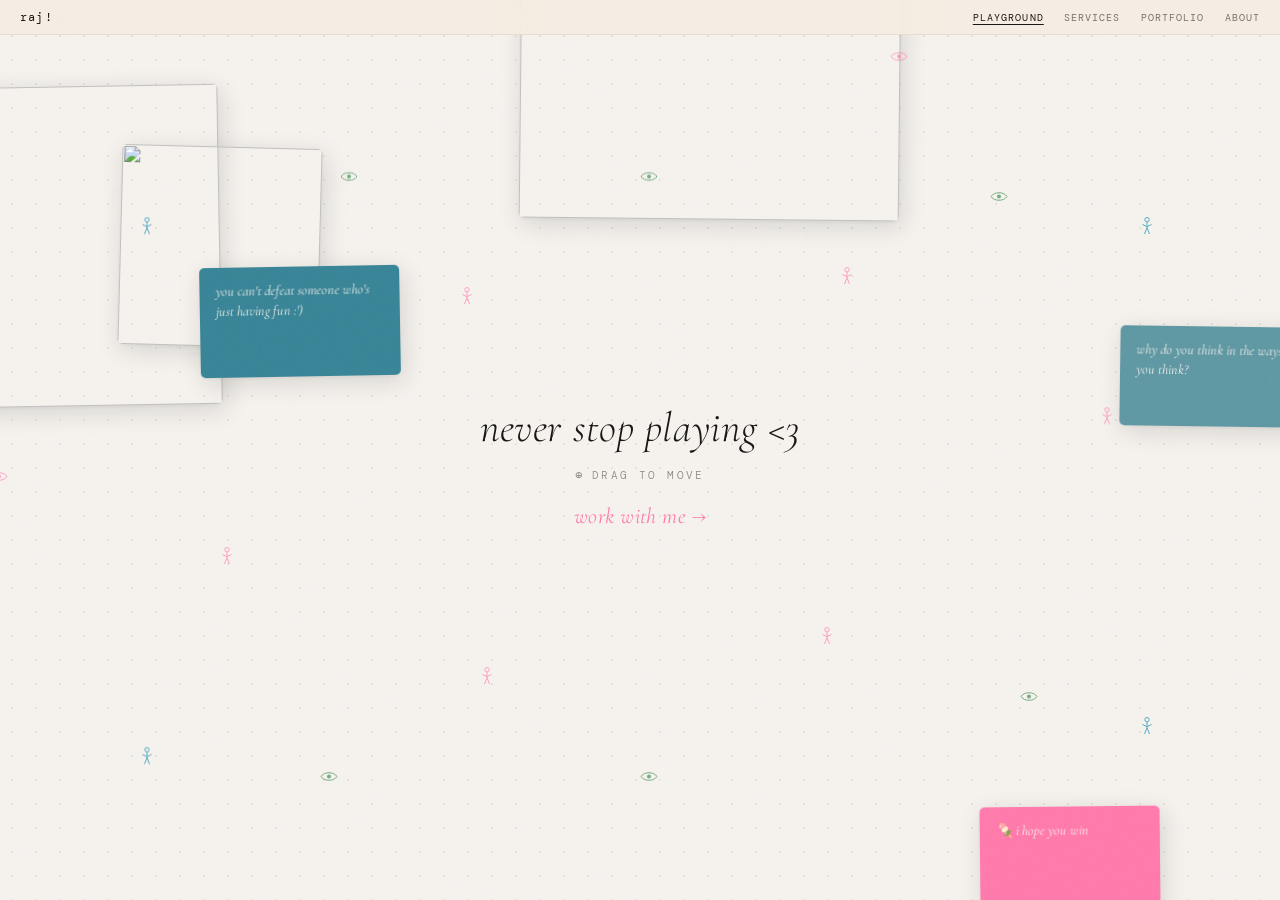
==== index.html @ 5db953a0 "homepage: stop intro video skipping on phone mobile had an 8s absolute fallback (vs 15s desktop) mea" ====
<!DOCTYPE html>
<html lang="en" data-theme="dark">
<head>
<meta charset="UTF-8">
<meta name="viewport" content="width=device-width, initial-scale=1.0, viewport-fit=cover, maximum-scale=1.0, user-scalable=no">
<meta name="theme-color" content="#f5f2ee">
<meta name="description" content="Raj Kashyap — content strategist, photographer, creator. Building things that feel real.">
<meta name="author" content="Raj Kashyap">
<meta property="og:type" content="website">
<meta property="og:url" content="https://rajkashyap.studio">
<meta property="og:title" content="Raj Kashyap — never stop playing">
<meta property="og:description" content="Content strategist, photographer, creator. Building things that feel real.">
<meta property="og:image" content="https://rajkashyap.studio/og.jpg">
<meta property="og:image:width" content="1200">
<meta property="og:image:height" content="630">
<meta name="twitter:card" content="summary_large_image">
<meta name="twitter:title" content="Raj Kashyap">
<meta name="twitter:image" content="https://rajkashyap.studio/og.jpg">
<link rel="icon" type="image/png" href="[data-uri]">
<link rel="apple-touch-icon" href="[data-uri]">
<link rel="canonical" href="https://rajkashyap.studio">
<script defer data-domain="rajkashyap.studio" src="https://plausible.io/js/script.js"></script>
<link rel="preload" as="image" href="https://vz-6f9a60bb-593.b-cdn.net/8033cbca-5209-4e8f-b446-89f668359e16/thumbnail.jpg">
<link rel="preconnect" href="https://iframe.mediadelivery.net">
<link rel="preconnect" href="https://vz-6f9a60bb-593.b-cdn.net">
<link rel="dns-prefetch" href="https://vz-6f9a60bb-593.b-cdn.net">
<script src="https://cdn.jsdelivr.net/npm/hls.js@1/dist/hls.min.js"></script>
<link rel="preconnect" href="https://fonts.googleapis.com">
<link rel="preconnect" href="https://fonts.gstatic.com" crossorigin>
<link href="https://fonts.googleapis.com/css2?family=Cormorant+Garamond:ital,wght@0,300;0,400;1,300;1,400;1,500&family=DM+Mono:wght@300;400;500&family=Playfair+Display:ital,wght@0,400;0,600;1,400&family=DM+Sans:wght@400;500;600&display=swap" rel="stylesheet">
<title>Raj Kashyap — never stop playing</title>
<link rel="stylesheet" href="styles.css">
</head>
<body>

<!-- ═══ SCREEN 0: VIDEO INTRO ═══ -->
<div id="vid-white"></div>
<div id="screen-video" class="screen" style="overflow:hidden;background:#0d0d0f;">
  <div id="video-wrap" style="position:absolute;inset:0;overflow:hidden;">
    <video id="vid-player" muted autoplay playsinline webkit-playsinline preload="auto" style="position:absolute;inset:0;width:100%;height:100%;object-fit:contain;border:none;"></video>
    <div style="position:absolute;inset:0;z-index:5;pointer-events:none;"></div>
    <div id="controls-cover"></div>
  </div>
  <div id="vid-text-overlay">
    <span id="vid-headline">never stop playing &lt;3</span>
  </div>
  <div id="vid-cover">
    <img id="vid-thumbnail" src="https://vz-6f9a60bb-593.b-cdn.net/8033cbca-5209-4e8f-b446-89f668359e16/thumbnail.jpg" alt="" draggable="false">
    <img id="raj-logo" src="[data-uri]" alt="RAJ" draggable="false">
  </div>
</div>

<nav id="pg-nav">
  <div class="pg-brand">raj!</div>
  <div class="pg-links">
    <a href="playground.html" class="active pg-home-link">Playground</a>
    <a href="hub.html" id="pg-hub-link"><span class="nav-full">Services</span><span class="nav-short">Services</span></a>
    <a href="portfolio.html" id="pg-port-link">Portfolio</a>
    <a href="about.html" id="pg-about-link">About</a>
  </div>
</nav>

<div id="theme-toggle" onclick="toggleTheme()" style="display:none;">
  <span class="tgl-icon" id="tgl-icon">&#9728;&#65039;</span>
  <span class="tgl-label" id="tgl-label">Light mode</span>
</div>

<script>
(function() {
  var logo = document.getElementById('raj-logo');
  var cover = document.getElementById('vid-cover');
  var hl = document.getElementById('vid-headline');
  var vidWhite = document.getElementById('vid-white');
  var video = document.getElementById('vid-player');
  if (!logo || !cover || !video) return;
  video.muted = true;

  var videoRevealed = false;
  var videoEnded = false;
  var transitionStarted = false;
  var videoDuration = 0;    // learned from timeupdate data
  var revealTime = 0;       // timestamp when video was revealed
  var endTimer = null;       // precise end timer based on real duration

  // Logo fades in and breathes while video preloads
  setTimeout(function() {
    logo.classList.add('in');
    logo.classList.add('waiting');
  }, 150);

  // Absolute fallback (last-resort safety only) — same on every device so the
  // intro plays through and transitions on its real 'ended' event, like desktop.
  // Phones buffer the HLS for a few seconds before playback, so a short mobile
  // timer used to cut the video off early.
  var absoluteFallback = setTimeout(function() {
    if (!videoEnded) { videoEnded = true; doEndTransition(); }
  }, 15000);

  // Schedule end based on real video duration + current playback position
  function scheduleEnd(currentTime, duration) {
    if (videoEnded || !videoRevealed) return;
    clearTimeout(endTimer);
    var remaining = (duration - currentTime) * 1000;
    if (remaining < 50) remaining = 50;
    endTimer = setTimeout(function() {
      if (!videoEnded) { videoEnded = true; doEndTransition(); }
    }, remaining);
  }

  // Reveal video: logo out -> cover dissolves -> headline in
  function revealVideo() {
    if (videoRevealed) return;
    videoRevealed = true;
    revealTime = Date.now();
    logo.classList.remove('waiting');
    logo.classList.remove('in');
    logo.classList.add('out');
    setTimeout(function() { cover.classList.add('fade'); }, 350);
    setTimeout(function() { if (hl) hl.classList.add('show'); }, 650);
    // If we already know the duration, schedule end now
    if (videoDuration > 0) {
      scheduleEnd(0, videoDuration);
    }
    // Safety net: if no duration data arrives within 1.5s of reveal,
    // use a conservative 4s play window (video is ~3.5s)
    setTimeout(function() {
      if (videoDuration === 0 && !videoEnded) {
        videoEnded = true;
        doEndTransition();
      }
    }, 4000);
  }

  // Retry playback on first user interaction (mobile autoplay policy)
  function onPlayFail() {
    function retry() {
      document.removeEventListener('touchstart', retry);
      document.removeEventListener('click', retry);
      video.play().catch(function() {});
    }
    document.addEventListener('touchstart', retry, { once: true });
    document.addEventListener('click', retry, { once: true });
  }

  // HLS setup — native <video> for reliable mobile autoplay
  var hlsSrc = 'https://vz-6f9a60bb-593.b-cdn.net/8033cbca-5209-4e8f-b446-89f668359e16/playlist.m3u8';

  function attachVideoEvents() {
    video.addEventListener('playing', function() {
      revealVideo();
    });
    video.addEventListener('timeupdate', function() {
      if (video.duration > 0) {
        videoDuration = video.duration;
        scheduleEnd(video.currentTime, video.duration);
      }
    });
    video.addEventListener('ended', function() {
      if (!videoEnded) {
        videoEnded = true;
        clearTimeout(absoluteFallback);
        clearTimeout(endTimer);
        doEndTransition();
      }
    });
  }

  attachVideoEvents();

  if (video.canPlayType('application/vnd.apple.mpegurl')) {
    // Safari: native HLS support
    video.src = hlsSrc;
    video.play().catch(onPlayFail);
  } else if (typeof Hls !== 'undefined' && Hls.isSupported()) {
    // Chrome, Firefox, etc: use HLS.js
    var hls = new Hls({ enableWorker: true, startLevel: -1 });
    hls.loadSource(hlsSrc);
    hls.attachMedia(video);
    hls.on(Hls.Events.MANIFEST_PARSED, function() {
      video.play().catch(onPlayFail);
    });
  } else {
    // No HLS support at all — skip to playground
    doEndTransition();
  }

  // Cross-dissolve to warm bg, then navigate to playground
  var textOverlay = document.getElementById('vid-text-overlay');
  function doEndTransition() {
    if (transitionStarted) return;
    transitionStarted = true;
    clearTimeout(absoluteFallback);
    clearTimeout(endTimer);
    // Warm bg washes in behind the headline
    if (vidWhite) { vidWhite.classList.add('flash'); }
    // Headline stays visible — shifts white->black, overlay bg clears
    if (textOverlay) textOverlay.classList.add('clear');
    if (hl) hl.classList.add('dark');
    // Navigate after color shift completes so view-transition morphs black->black
    setTimeout(function() {
      window.location.href = 'playground.html';
    }, 600);
  }
})();

/* Playground */
var WCX = 1800, WCY = 1400;
</script>
<script src="shared.js"></script>
</body>
</html>
---- styles.css ----
@view-transition { navigation: auto; }
::view-transition-old(root), ::view-transition-new(root) { animation-duration: 0.45s; }
::view-transition-old(nsp-headline), ::view-transition-new(nsp-headline) { animation-duration: 0.5s; animation-timing-function: cubic-bezier(0.4,0,0.2,1); }

/* ======================================================
   GLOBAL RESET + SCREEN SYSTEM
====================================================== */
*,*::before,*::after{box-sizing:border-box;margin:0;padding:0;}
html{background:#f5f2ee;}
body{margin:0;padding:0;overflow:hidden;width:100%;height:100vh;height:100dvh;}

:root{
  --bg-warm:#f5f2ee;--ink:#1a1814;--ink-muted:#8a8580;--ink-faint:#c8c3bc;
  --accent-r:#ff7bac;--accent-g:#3a8c52;--accent-b:#0d8aaf;
  --shadow:rgba(30,25,20,0.12);
}

/* Focus visible — keyboard nav ring */
:focus-visible{outline:2px solid var(--accent-b);outline-offset:3px;border-radius:3px;}
:focus:not(:focus-visible){outline:none;}

.screen{position:fixed;inset:0;}
.screen.hidden{opacity:0;visibility:hidden;pointer-events:none;z-index:-1!important;}
#crossfade{position:fixed;inset:0;z-index:99999;background:#0d0d0f;opacity:0;pointer-events:none;transition:opacity 0.45s ease;}
#crossfade.active{opacity:1;pointer-events:all;}
/* Light crossfade variant for warm->warm transitions */
#crossfade.light{background:var(--bg-warm);}

/* ======================================================
   SCREEN 0: VIDEO INTRO
====================================================== */
#screen-video{z-index:500;background:#0d0d0f;overflow:hidden;transition:opacity 1s cubic-bezier(0.4,0,0.2,1);height:100vh;height:100dvh;}
#screen-video.fading-out{opacity:0;}

#controls-cover{position:absolute;bottom:0;left:0;right:0;height:52px;z-index:6;background:linear-gradient(to top,rgba(0,0,0,0.7) 0%,transparent 100%);pointer-events:none;}
#vid-cover{position:fixed;inset:0;z-index:20;background:#0d0d0f;display:flex;align-items:center;justify-content:center;flex-direction:column;transition:opacity 1.2s cubic-bezier(0.4,0,0.2,1);}
#vid-cover.fade{opacity:0;pointer-events:none;}
#vid-thumbnail{position:absolute;inset:0;width:100%;height:100%;object-fit:cover;opacity:0;transition:opacity 0.6s ease;}
#vid-thumbnail.show{opacity:1;}
@keyframes logo-breathe{0%,100%{opacity:1;transform:scale(1);}50%{opacity:0.65;transform:scale(0.975);}}
#raj-logo{position:relative;z-index:2;width:min(160px,30vw);height:auto;opacity:0;transition:opacity 0.35s ease,transform 0.35s ease;}
#raj-logo.in{opacity:1;transform:scale(1);}
#raj-logo.waiting{animation:logo-breathe 2.6s cubic-bezier(0.45,0,0.55,1) infinite;}
#raj-logo.out{opacity:0;transform:scale(0.97);animation:none;}
#vid-text-overlay{position:fixed;inset:0;z-index:650;display:flex;flex-direction:column;align-items:center;justify-content:center;background:rgba(0,0,0,0.25);pointer-events:none;transition:background 0.6s cubic-bezier(0.4,0,0.2,1);}
#vid-text-overlay.clear{background:transparent;}
#vid-headline{font-family:'Cormorant Garamond',serif;font-style:italic;font-weight:300;font-size:clamp(28px,5vw,42px);color:#fff;letter-spacing:0.015em;text-shadow:0 2px 20px rgba(0,0,0,0.5);opacity:0;transform:translateY(6px);transition:opacity 0.5s cubic-bezier(0.4,0,0.2,1),transform 0.5s cubic-bezier(0.4,0,0.2,1),color 0.5s cubic-bezier(0.4,0,0.2,1),text-shadow 0.5s cubic-bezier(0.4,0,0.2,1);view-transition-name:nsp-headline;}
#vid-headline.show{opacity:1;transform:translateY(0);}
#vid-headline.out{opacity:0;transition:opacity 0.4s ease;}
#vid-headline.dark{color:var(--ink);text-shadow:none;}
#vid-white{position:fixed;inset:0;z-index:600;background:var(--bg-warm);opacity:0;pointer-events:none;transition:opacity 0.6s cubic-bezier(0.4,0,0.2,1);}
#vid-white.flash{opacity:1;}


/* ======================================================
   SCREEN 1: PLAYGROUND
====================================================== */
#screen-playground{z-index:100;background:var(--bg-warm);font-family:'DM Mono',monospace;cursor:crosshair;user-select:none;-webkit-user-select:none;-webkit-tap-highlight-color:transparent;}

#pg-nav{position:fixed;top:0;left:0;right:0;z-index:900;display:flex;align-items:center;justify-content:space-between;padding:9px 20px;pointer-events:none;background:rgba(245,242,238,0.92);backdrop-filter:blur(16px);-webkit-backdrop-filter:blur(16px);border-bottom:1px solid rgba(30,25,20,0.06);}
/* On CIAD page, nav adapts to dark/light theme */
[data-theme="dark"] #pg-nav{background:rgba(13,13,15,0.88);border-bottom-color:rgba(255,255,255,0.07);}
[data-theme="light"] #pg-nav{background:rgba(245,237,225,0.90);border-bottom-color:rgba(120,80,40,0.10);}
.pg-brand{font-family:'DM Mono',monospace;font-size:12px;font-weight:400;letter-spacing:0.1em;color:var(--ink);pointer-events:all;cursor:pointer;}
.pg-brand a{color:inherit;text-decoration:none;cursor:pointer;}
.pg-links{display:flex;gap:20px;pointer-events:all;}
.pg-links a{font-family:'DM Mono',monospace;font-size:10px;font-weight:400;letter-spacing:0.11em;text-transform:uppercase;color:var(--ink);text-decoration:none;opacity:0.58;transition:opacity 0.2s;cursor:pointer;white-space:nowrap;}
.nav-short{display:none;}
/* Mobile: compact nav */
@media(max-width:639px){
  #pg-nav{padding:5px 14px;}
  .pg-brand{font-size:11px !important;}
  .pg-links{gap:16px;}
  .pg-links a{font-size:10px !important;letter-spacing:0.07em;white-space:nowrap;}
  .nav-full{display:none;}
  .nav-short{display:inline;}
  .pg-headline{font-size:28px;}
}
.pg-links a:hover{opacity:1;}
.pg-links a.active{opacity:1;text-decoration:underline;text-underline-offset:3px;}

#pg-canvas{position:absolute;inset:0;overflow:hidden;cursor:grab;touch-action:none;background:var(--bg-warm);}
#pg-canvas::before{content:'';position:absolute;inset:0;z-index:0;background-image:radial-gradient(circle, rgba(180,175,168,0.25) 1px, transparent 1px);background-size:24px 24px;pointer-events:none;}
#pg-canvas.dragging{cursor:grabbing;}
#pg-world{position:absolute;top:0;left:0;width:3600px;height:2800px;will-change:transform;z-index:1;transform-origin:0 0;}
.pg-recenter{position:fixed;bottom:28px;right:28px;z-index:200;font-family:'DM Mono',monospace;font-size:11px;font-weight:400;letter-spacing:0.12em;text-transform:lowercase;color:var(--ink);background:rgba(245,242,238,0.85);backdrop-filter:blur(12px);-webkit-backdrop-filter:blur(12px);border:1px solid rgba(0,0,0,0.08);border-radius:20px;padding:8px 18px;cursor:pointer;transition:opacity 0.35s ease,transform 0.35s cubic-bezier(0.34,1.56,0.64,1),background 0.2s ease;box-shadow:0 2px 12px rgba(0,0,0,0.06);}
.pg-recenter:hover{background:rgba(245,242,238,1);transform:scale(1.04);}
.pg-recenter:active{transform:scale(0.97);}

/* macOS window drag — card lifts and shrinks under cursor */
.pg-card.dragging-macos{transition:transform 160ms cubic-bezier(0.23,1,0.32,1),box-shadow 160ms cubic-bezier(0.23,1,0.32,1)!important;animation-play-state:paused!important;z-index:120!important;cursor:grabbing!important;}
.pg-card.drop-settle{transition:box-shadow 300ms cubic-bezier(0.23,1,0.32,1)!important;}

.pg-center{position:absolute;text-align:center;z-index:90;pointer-events:none;transform:translate(-50%,-50%);}
.pg-headline{font-family:'Cormorant Garamond',serif;font-style:italic;font-weight:300;font-size:42px;line-height:1.2;color:var(--ink);letter-spacing:0.015em;white-space:nowrap;view-transition-name:nsp-headline;}
.pg-sub{display:flex;align-items:center;justify-content:center;gap:7px;margin-top:14px;font-family:'DM Mono',monospace;font-size:11px;font-weight:300;letter-spacing:0.22em;text-transform:uppercase;color:var(--ink-muted);}
.pg-sub::before{content:'\2295';font-size:12px;}

.pg-cta{
  display:inline-block;margin-top:20px;
  font-family:'Cormorant Garamond',serif;font-style:italic;font-size:22px;font-weight:400;
  letter-spacing:0.02em;color:var(--accent-r);text-decoration:none;
  pointer-events:all;cursor:pointer;
  opacity:0;animation:pgCtaIn 0.6s ease 1.2s forwards,pgBreathe 3s ease-in-out 2s infinite;
  transition:color 0.25s,transform 0.25s;
}
@media(hover:hover) and (pointer:fine){.pg-cta:hover{color:var(--ink);transform:scale(1.04);}}
.pg-cta:active{transform:scale(0.97);}
@keyframes pgCtaIn{from{opacity:0;transform:translateY(8px);}to{opacity:1;transform:translateY(0);}}
@keyframes pgBreathe{0%,100%{opacity:0.8;}50%{opacity:1;}}

.pg-card{position:absolute;border-radius:5px;overflow:hidden;cursor:grab;box-shadow:3px 6px 24px rgba(30,25,20,0.14),0 1px 4px rgba(30,25,20,0.05);transition:box-shadow 0.25s cubic-bezier(0.23,1,0.32,1),transform 0.25s cubic-bezier(0.23,1,0.32,1);cursor:pointer;}
@media(hover:hover) and (pointer:fine){.pg-card:hover{box-shadow:4px 10px 38px rgba(30,25,20,0.2);z-index:80!important;}}
.pg-card img{width:100%;height:100%;object-fit:cover;display:block;}
.pg-card-link::after{content:'->';position:absolute;top:10px;right:12px;font-family:'DM Mono',monospace;font-size:12px;color:rgba(255,255,255,0.4);opacity:0;transform:translateX(-4px);transition:opacity 0.2s cubic-bezier(0.23,1,0.32,1),transform 0.2s cubic-bezier(0.23,1,0.32,1);}
@media(hover:hover) and (pointer:fine){.pg-card-link:hover::after{opacity:1;transform:translateX(0);}}
.pg-video-card::after{display:none;}

.pg-text-card{position:absolute;border-radius:5px;overflow:hidden;box-shadow:3px 6px 24px rgba(30,25,20,0.14),0 1px 4px rgba(30,25,20,0.05);transition:box-shadow 0.25s ease,transform 0.25s ease;cursor:default;}
.pg-text-inner{width:100%;height:100%;padding:14px 16px;display:flex;flex-direction:column;justify-content:space-between;}
.pg-text-h{font-family:'Cormorant Garamond',serif;font-style:italic;font-size:14px;line-height:1.4;color:var(--ink);font-weight:400;}
.pg-text-tag{font-family:'DM Mono',monospace;font-size:9px;letter-spacing:0.16em;text-transform:uppercase;color:var(--ink-muted);font-weight:300;}

.pg-glyph{position:absolute;pointer-events:none;opacity:0.68;color:var(--accent-r);z-index:50;}
.pg-glyph.g{color:var(--accent-g);}
.pg-glyph.b{color:var(--accent-b);}
.pg-glyph.f{color:var(--ink-faint);}

@keyframes pgFadeIn{from{opacity:0;}to{opacity:1;}}
#pg-nav{opacity:0;pointer-events:none;visibility:hidden;transition:opacity 0.5s ease,visibility 0.5s ease;}
#pg-nav.nav-visible{opacity:1;pointer-events:all;visibility:visible;}
.pg-card,.pg-text-card{animation:pgFadeIn 0.5s ease both;}

/* Ambient float — 8 unique drift paths for playground cards */
@keyframes pgFloat0{0%{transform:rotate(var(--rot,0deg));}100%{transform:rotate(var(--rot,0deg)) translate(4px,-5px) rotate(0.3deg);}}
@keyframes pgFloat1{0%{transform:rotate(var(--rot,0deg));}100%{transform:rotate(var(--rot,0deg)) translate(-5px,-4px) rotate(-0.4deg);}}
@keyframes pgFloat2{0%{transform:rotate(var(--rot,0deg));}100%{transform:rotate(var(--rot,0deg)) translate(6px,4px) rotate(0.5deg);}}
@keyframes pgFloat3{0%{transform:rotate(var(--rot,0deg));}100%{transform:rotate(var(--rot,0deg)) translate(-4px,6px) rotate(-0.3deg);}}
@keyframes pgFloat4{0%{transform:rotate(var(--rot,0deg));}100%{transform:rotate(var(--rot,0deg)) translate(5px,-6px) rotate(0.4deg);}}
@keyframes pgFloat5{0%{transform:rotate(var(--rot,0deg));}100%{transform:rotate(var(--rot,0deg)) translate(-6px,-3px) rotate(-0.5deg);}}
@keyframes pgFloat6{0%{transform:rotate(var(--rot,0deg));}100%{transform:rotate(var(--rot,0deg)) translate(3px,5px) rotate(0.2deg);}}
@keyframes pgFloat7{0%{transform:rotate(var(--rot,0deg));}100%{transform:rotate(var(--rot,0deg)) translate(-3px,-6px) rotate(-0.2deg);}}

.pg-card.pgFloat0{animation:pgFadeIn 0.5s ease both,pgFloat0 4.2s ease-in-out 0.5s infinite alternate;}
.pg-card.pgFloat1{animation:pgFadeIn 0.5s ease both,pgFloat1 5.1s ease-in-out 1.0s infinite alternate;}
.pg-card.pgFloat2{animation:pgFadeIn 0.5s ease both,pgFloat2 4.7s ease-in-out 0.2s infinite alternate;}
.pg-card.pgFloat3{animation:pgFadeIn 0.5s ease both,pgFloat3 5.6s ease-in-out 1.5s infinite alternate;}
.pg-card.pgFloat4{animation:pgFadeIn 0.5s ease both,pgFloat4 4.4s ease-in-out 0.8s infinite alternate;}
.pg-card.pgFloat5{animation:pgFadeIn 0.5s ease both,pgFloat5 5.9s ease-in-out 0.3s infinite alternate;}
.pg-card.pgFloat6{animation:pgFadeIn 0.5s ease both,pgFloat6 4.1s ease-in-out 1.2s infinite alternate;}
.pg-card.pgFloat7{animation:pgFadeIn 0.5s ease both,pgFloat7 5.3s ease-in-out 0.7s infinite alternate;}

/* Reduced motion: disable ambient float, keep fade-in */
@media(prefers-reduced-motion:reduce){
.pg-card.pgFloat0,.pg-card.pgFloat1,.pg-card.pgFloat2,.pg-card.pgFloat3,
.pg-card.pgFloat4,.pg-card.pgFloat5,.pg-card.pgFloat6,.pg-card.pgFloat7{animation:pgFadeIn 0.5s ease both!important;}
.pg-card.drop-settle{transition:none!important;}
}

/* 3D card hover — preserve-3d so perspective tilt registers */
.pg-card{transform-style:preserve-3d;}

/* Hub option 3D tilt — preserve-3d on individual cards */
.hub-option{transform-style:preserve-3d;}

/* Spring entrance animation */
@keyframes springIn{
  0%{opacity:0;transform:translateY(20px) scale(0.95);}
  60%{transform:translateY(-4px) scale(1.01);}
  100%{opacity:1;transform:translateY(0) scale(1);}
}

/* Magnetic CTA base */
.pg-cta,.hub-cta-link{transition:color 0.25s,transform 0.3s cubic-bezier(0.34,1.56,0.64,1);}

/* ======================================================
   SCREEN 2: THE BASECAMP HUB
====================================================== */
#screen-hub{z-index:50;background:var(--bg-warm);display:flex;align-items:flex-start;justify-content:center;overflow-y:auto;overflow-x:hidden;-webkit-overflow-scrolling:touch;}
#screen-hub::after{content:'';position:absolute;inset:0;z-index:1;background-image:url("data:image/svg+xml,%3Csvg xmlns='http://www.w3.org/2000/svg' width='200' height='200'%3E%3Cfilter id='n'%3E%3CfeTurbulence type='fractalNoise' baseFrequency='0.85' numOctaves='4' stitchTiles='stitch'/%3E%3C/filter%3E%3Crect width='200' height='200' filter='url(%23n)' opacity='0.018'/%3E%3C/svg%3E");pointer-events:none;}

#hub-loader{position:absolute;inset:0;z-index:100;display:flex;align-items:center;justify-content:center;background:var(--bg-warm);transition:opacity 0.35s ease,visibility 0.35s ease;}
#hub-loader.done{opacity:0;visibility:hidden;pointer-events:none;}
#hub-logo{width:min(260px,55vw);height:auto;opacity:0;transform:scale(0.96);animation:hubLogoIn 0.45s cubic-bezier(0.16,1,0.3,1) 0.15s forwards;}
@keyframes hubLogoIn{to{opacity:1;transform:scale(1);}}

#hub-back{display:none;}
#back-home{display:none !important;}

#hub-content{
  position:relative;z-index:10;
  display:flex;flex-direction:column;align-items:center;
  text-align:center;
  max-width:560px;padding:80px 28px 80px;
  opacity:0;transition:opacity 0.5s ease;
  width:100%;
}
#hub-content.visible{opacity:1;}

.hub-eyebrow{font-family:'DM Mono',monospace;font-size:11px;letter-spacing:0.18em;text-transform:uppercase;color:var(--ink-muted);margin-bottom:20px;opacity:0.72;}
.hub-title{font-family:'Cormorant Garamond',serif;font-style:italic;font-weight:300;font-size:clamp(28px,5vw,42px);line-height:1.15;color:var(--ink);margin-bottom:14px;letter-spacing:-0.01em;}
.hub-sub{font-family:'DM Mono',monospace;font-size:12px;color:var(--ink-muted);letter-spacing:0.06em;margin-bottom:44px;line-height:1.7;}

.hub-options{display:flex;flex-direction:column;gap:14px;width:100%;max-width:420px;}
.hub-option{
  display:flex;flex-direction:column;align-items:flex-start;
  padding:24px 28px;border-radius:10px;
  border:1px solid rgba(30,25,20,0.08);
  background:rgba(255,255,255,0.48);
  backdrop-filter:blur(4px);-webkit-backdrop-filter:blur(4px);
  cursor:pointer;text-decoration:none;text-align:left;
  transition:border-color 0.22s cubic-bezier(0.23,1,0.32,1),
             background 0.22s cubic-bezier(0.23,1,0.32,1),
             transform 0.22s cubic-bezier(0.23,1,0.32,1),
             box-shadow 0.22s cubic-bezier(0.23,1,0.32,1);
}
@media(hover:hover) and (pointer:fine){
  .hub-option:hover{
    border-color:rgba(30,25,20,0.16);
    background:rgba(255,255,255,0.78);
    box-shadow:0 6px 28px rgba(30,25,20,0.09),0 1px 4px rgba(30,25,20,0.04);
    transform:translateY(-3px);
  }
}
.hub-option:active{transform:scale(0.97) !important;}
.hub-opt-title{font-family:'Cormorant Garamond',serif;font-style:italic;font-size:20px;color:var(--ink);margin-bottom:8px;line-height:1.2;letter-spacing:-0.01em;}
.hub-opt-desc{font-family:'DM Mono',monospace;font-size:11px;letter-spacing:0.03em;color:var(--ink-muted);line-height:1.75;}
.hub-opt-btn{
  display:inline-flex;align-items:center;gap:6px;margin-top:16px;
  font-family:'DM Mono',monospace;font-size:11px;letter-spacing:0.09em;text-transform:lowercase;
  color:var(--accent-r);background:none;border:none;cursor:pointer;padding:0;
  transition:gap 0.22s cubic-bezier(0.23,1,0.32,1);
}
.hub-option:hover .hub-opt-btn{gap:10px;}

/* Hub primary option */
.hub-option-primary{
  border-color:rgba(255,123,172,0.20) !important;
  background:rgba(255,123,172,0.04) !important;
  position:relative;
}
@media(hover:hover) and (pointer:fine){
  .hub-option-primary:hover{
    border-color:rgba(255,123,172,0.35) !important;
    background:rgba(255,123,172,0.07) !important;
    box-shadow:0 6px 28px rgba(255,123,172,0.10),0 1px 4px rgba(255,123,172,0.06) !important;
  }
}
.hub-opt-tag{
  display:inline-block;
  font-family:'DM Mono',monospace;
  font-size:10px;letter-spacing:0.16em;text-transform:uppercase;
  color:var(--accent-r);
  background:rgba(255,123,172,0.10);
  border:1px solid rgba(255,123,172,0.18);
  border-radius:20px;padding:2px 9px;
  margin-bottom:12px;
}

/* Hub social proof strip */
.hub-proof-strip{
  display:flex;align-items:stretch;justify-content:center;
  gap:0;margin-bottom:36px;width:100%;max-width:420px;
  border:1px solid rgba(30,25,20,0.08);
  border-radius:12px;overflow:hidden;
  background:rgba(255,255,255,0.35);
  backdrop-filter:blur(4px);-webkit-backdrop-filter:blur(4px);
}
.hub-proof-item{
  flex:1;text-align:center;padding:16px 10px;
  transition:background 0.2s;
}
@media(hover:hover) and (pointer:fine){
  .hub-proof-item:hover{background:rgba(255,255,255,0.5);}
}
.hub-proof-div{width:1px;background:rgba(30,25,20,0.07);flex-shrink:0;}
.hub-proof-num{
  font-family:'Cormorant Garamond',serif;font-style:italic;
  font-size:24px;font-weight:400;line-height:1;
  color:var(--ink);margin-bottom:4px;
}
.hub-proof-label{
  font-family:'DM Mono',monospace;font-size:10px;
  letter-spacing:0.10em;text-transform:uppercase;
  color:var(--ink-muted);line-height:1.4;
}

/* Hub testimonial */
.hub-testi{
  margin-top:32px;width:100%;max-width:420px;
  text-align:left;padding:26px 24px;
  border:1px solid rgba(30,25,20,0.07);
  border-left:3px solid rgba(255,123,172,0.40);
  border-radius:0 10px 10px 0;
  background:rgba(255,255,255,0.38);
  backdrop-filter:blur(4px);-webkit-backdrop-filter:blur(4px);
  position:relative;
}
.hub-testi-mark{
  font-family:'Cormorant Garamond',serif;
  font-size:48px;line-height:0.7;
  color:var(--accent-r);opacity:0.22;
  display:block;margin-bottom:10px;
}
.hub-testi-text{
  font-family:'Cormorant Garamond',serif;font-style:italic;font-weight:300;
  font-size:18px;line-height:1.6;
  color:var(--ink);margin:0 0 14px;letter-spacing:0.005em;
  transition:opacity 0.5s ease;
}
.hub-testi-attr{
  font-family:'DM Mono',monospace;font-size:10px;
  letter-spacing:0.12em;text-transform:uppercase;
  color:var(--ink-muted);
  transition:opacity 0.5s ease;
}
/* Hub title italic */
.hub-title em{font-style:italic;color:var(--accent-r);}
@media(max-width:639px){
  .hub-proof-strip{max-width:100%;margin-bottom:24px;}
  .hub-proof-num{font-size:20px;}
  .hub-proof-label{font-size:9px;letter-spacing:0.08em;}
  .hub-testi{max-width:100%;text-align:left;}
  .hub-testi-text{font-size:17px;}
}

/* ======================================================
   SCREEN 3: CONTENT IN A DAY
====================================================== */
#screen-ciad{z-index:40;overflow:hidden;}

/* ======================================================
   SCREEN 4: ABOUT
====================================================== */
#screen-about{z-index:45;background:var(--bg-warm);overflow-y:auto;overflow-x:hidden;}
#about-inner{max-width:780px;margin:0 auto;padding:76px 32px 140px;display:flex;flex-direction:column;gap:56px;}

#about-back{display:none;}

.about-obj{opacity:0;transition:opacity 0.65s cubic-bezier(0.23,1,0.32,1),transform 0.65s cubic-bezier(0.23,1,0.32,1);}
.about-obj.in{opacity:1;}

.about-intro{text-align:center;transform:translateY(22px);}
.about-intro.in{transform:translateY(0);}
.about-h1{font-family:'Cormorant Garamond',serif;font-style:italic;font-weight:300;font-size:clamp(52px,10vw,88px);line-height:0.95;letter-spacing:-0.02em;color:var(--ink);margin-bottom:24px;}
.about-lead{font-family:'DM Mono',monospace;font-size:13px;line-height:2.0;color:var(--ink-muted);max-width:480px;margin:0 auto;}

.about-hang-section{display:flex;align-items:flex-start;gap:44px;transform:rotate(-5deg) translateY(22px);transform-origin:top center;}
.about-hang-section.in{transform:rotate(-5deg) translateY(0);}

.about-hang-tag{
  flex-shrink:0;width:268px;
  background:rgba(13,138,175,0.05);
  border:1px solid rgba(13,138,175,0.18);
  border-top:3px solid var(--accent-b);
  border-radius:14px;
  box-shadow:4px 12px 36px rgba(13,138,175,0.12),0 1px 4px rgba(30,25,20,0.07);
  position:relative;
  overflow:visible;
  transition:box-shadow 0.28s cubic-bezier(0.23,1,0.32,1), transform 0.28s cubic-bezier(0.23,1,0.32,1);
}
@media(hover:hover) and (pointer:fine){
  .about-hang-tag:hover{
    box-shadow:6px 18px 48px rgba(13,138,175,0.16),0 2px 6px rgba(30,25,20,0.09);
  }
}
.hang-top{
  height:52px;display:flex;align-items:flex-end;justify-content:center;
  position:relative;padding-bottom:6px;
}
.hang-string-svg{position:absolute;top:-26px;left:50%;transform:translateX(-50%);width:64px;height:48px;}
.hang-hole{
  width:15px;height:15px;border-radius:50%;
  background:var(--bg-warm);
  border:1.5px solid rgba(30,25,20,0.22);
  box-shadow:inset 0 1px 3px rgba(0,0,0,0.18);
}
.hang-body{padding:8px 22px 22px;}
.hang-eyebrow{font-family:'DM Mono',monospace;font-size:11px;letter-spacing:0.16em;text-transform:uppercase;color:var(--accent-b);opacity:0.75;margin-bottom:7px;}
.hang-title{font-family:'Cormorant Garamond',serif;font-style:italic;font-size:24px;color:var(--accent-b);margin-bottom:10px;line-height:1.1;}
.hang-desc{font-family:'DM Mono',monospace;font-size:12px;line-height:1.85;color:var(--ink-muted);margin-bottom:14px;}
.hang-icons{font-size:14px;letter-spacing:10px;color:var(--ink-muted);margin-bottom:14px;opacity:0.55;}
.hang-bc-bars{
  height:30px;width:100%;
  background:repeating-linear-gradient(to right,
    #1a1814 0,#1a1814 2px,transparent 2px,transparent 4px,
    #1a1814 4px,#1a1814 5px,transparent 5px,transparent 9px,
    #1a1814 9px,#1a1814 11px,transparent 11px,transparent 13px,
    #1a1814 13px,#1a1814 14px,transparent 14px,transparent 18px,
    #1a1814 18px,#1a1814 20px,transparent 20px,transparent 22px,
    #1a1814 22px,#1a1814 24px,transparent 24px,transparent 25px
  );
  opacity:0.72;margin-bottom:5px;
}
.hang-bc-num{font-family:'DM Mono',monospace;font-size:10px;color:var(--ink-muted);letter-spacing:0.12em;text-align:center;}

.about-trusted{padding-top:90px;flex:1;min-width:0;}
.trusted-label{font-family:'DM Mono',monospace;font-size:11px;letter-spacing:0.18em;text-transform:uppercase;color:var(--ink-muted);margin-bottom:14px;opacity:0.65;}
.trusted-name{font-family:'Cormorant Garamond',serif;font-style:italic;font-size:16px;color:var(--accent-r);line-height:2.3;display:block;transition:color 0.18s, letter-spacing 0.22s cubic-bezier(0.23,1,0.32,1);}
@media(hover:hover) and (pointer:fine){.trusted-name:hover{color:var(--ink);letter-spacing:0.03em;}}

/* About page new elements */
.about-eyebrow{font-family:'DM Mono',monospace;font-size:11px;letter-spacing:0.18em;text-transform:uppercase;color:var(--ink-muted);margin-bottom:18px;opacity:0.7;}

.about-pullquote{text-align:center;transform:rotate(-1deg);padding:0 12px;}
.about-pullquote.in{transform:rotate(-1deg);}
.about-pq-line{width:1px;height:52px;background:var(--accent-r);margin:0 auto 20px;opacity:0.45;}
.about-pq-text{font-family:'Cormorant Garamond',serif;font-style:italic;font-weight:300;font-size:clamp(34px,7vw,56px);line-height:1.05;color:var(--ink);letter-spacing:-0.01em;border:none;padding:0;margin:0 0 14px;}
.about-pq-attr{font-family:'DM Mono',monospace;font-size:11px;letter-spacing:0.18em;text-transform:uppercase;color:var(--ink-muted);opacity:0.65;}

.about-beliefs{display:flex;flex-direction:column;gap:0;border:1px solid rgba(30,25,20,0.08);border-radius:12px;overflow:hidden;transform:rotate(0.5deg);box-shadow:0 2px 12px rgba(30,25,20,0.04);}
.about-beliefs.in{transform:rotate(0.5deg);}
.about-belief{display:grid;grid-template-columns:40px 1fr;gap:14px;padding:18px 22px;border-bottom:1px solid rgba(30,25,20,0.06);align-items:start;transition:background 0.18s;}
@media(hover:hover) and (pointer:fine){.about-belief:hover{background:rgba(255,255,255,0.45);}}
.about-belief:last-child{border-bottom:none;}
.ab-num{font-family:'DM Mono',monospace;font-size:11px;letter-spacing:0.12em;color:var(--accent-r);padding-top:3px;opacity:0.65;}
.ab-text{font-family:'DM Mono',monospace;font-size:12px;line-height:1.85;color:var(--ink-muted);}

.about-chapter{display:flex;align-items:center;gap:16px;}
.about-chapter.in{transform:none;}
.about-chapter-line{flex:1;height:1px;background:rgba(30,25,20,0.10);}
.about-chapter-label{font-family:'DM Mono',monospace;font-size:11px;letter-spacing:0.16em;text-transform:uppercase;color:var(--ink-faint);white-space:nowrap;flex-shrink:0;}

.about-wristband-wrap{transform:rotate(2.5deg) translateY(22px);}
.about-wristband-wrap.in{transform:rotate(2.5deg) translateY(0);}

.about-wristband{
  display:flex;height:58px;border-radius:6px;overflow:hidden;
  box-shadow:4px 12px 36px rgba(30,25,20,0.14),0 1px 4px rgba(30,25,20,0.07);
  transition:box-shadow 0.28s cubic-bezier(0.23,1,0.32,1), transform 0.28s cubic-bezier(0.23,1,0.32,1);
}
@media(hover:hover) and (pointer:fine){
  .about-wristband:hover{
    box-shadow:6px 18px 48px rgba(255,123,172,0.18),0 2px 6px rgba(30,25,20,0.08);
  }
}
.wb-left{
  flex-shrink:0;width:64px;background:var(--accent-r);
  display:flex;flex-direction:column;align-items:center;justify-content:center;gap:8px;
  position:relative;border-right:none;
}
.wb-left::after{
  content:'';position:absolute;right:0;top:0;bottom:0;width:3px;
  background:repeating-linear-gradient(to bottom,rgba(0,0,0,0.12) 0,rgba(0,0,0,0.12) 4px,transparent 4px,transparent 8px);
}
.wb-hole-dot{width:8px;height:8px;border-radius:50%;background:rgba(240,235,226,0.6);}
.wb-right{
  flex:1;background:#f0ebe2;padding:0 18px;
  display:flex;flex-direction:column;justify-content:center;
  border:1px solid rgba(30,25,20,0.08);border-left:none;
}
.wb-name{font-family:'Cormorant Garamond',serif;font-style:italic;font-size:19px;color:var(--accent-r);margin-bottom:2px;}
.wb-tagline{font-family:'DM Mono',monospace;font-size:11px;line-height:1.65;color:var(--ink-muted);}

.about-outside{margin-top:16px;padding-left:76px;}
.ao-label{font-family:'DM Mono',monospace;font-size:11px;letter-spacing:0.15em;text-transform:uppercase;color:var(--ink-muted);margin-bottom:10px;}
.ao-items{font-family:'Cormorant Garamond',serif;font-style:italic;font-size:15px;color:var(--ink-muted);line-height:2.1;}
.ao-dot{color:var(--accent-r);margin-right:5px;}

.about-receipt-wrap{transform:rotate(-2deg) translateY(22px);max-width:420px;margin:0 auto;}
.about-receipt-wrap.in{transform:rotate(-2deg) translateY(0);}

.about-receipt{
  background:rgba(58,140,82,0.05);
  border:1px solid rgba(58,140,82,0.18);
  border-top:3px solid var(--accent-g);
  border-radius:4px;
  box-shadow:4px 12px 36px rgba(58,140,82,0.12),0 1px 4px rgba(30,25,20,0.05);
  padding:28px 26px;
  transition:box-shadow 0.28s cubic-bezier(0.23,1,0.32,1), transform 0.28s cubic-bezier(0.23,1,0.32,1);
}
@media(hover:hover) and (pointer:fine){
  .about-receipt:hover{
    box-shadow:6px 18px 48px rgba(58,140,82,0.16),0 2px 6px rgba(30,25,20,0.07);
  }
}
.receipt-hdr{font-family:'DM Mono',monospace;font-size:11px;letter-spacing:0.20em;text-transform:uppercase;color:var(--accent-g);margin-bottom:18px;text-align:center;opacity:0.85;}
.receipt-row{display:flex;justify-content:space-between;align-items:baseline;gap:16px;margin-bottom:10px;}
.receipt-role{font-family:'Cormorant Garamond',serif;font-style:italic;font-size:16px;color:var(--ink);line-height:1.4;}
.receipt-date{font-family:'DM Mono',monospace;font-size:11px;color:var(--ink-muted);white-space:nowrap;flex-shrink:0;}
.receipt-divider{border:none;border-top:1px dashed rgba(58,140,82,0.3);margin:16px 0;}
.receipt-footer{margin-top:20px;text-align:center;border-top:1px solid rgba(58,140,82,0.2);padding-top:18px;}
.rf-find{font-family:'DM Mono',monospace;font-size:11px;letter-spacing:0.14em;text-transform:uppercase;color:var(--ink-muted);margin-bottom:8px;}
.rf-link{font-family:'Cormorant Garamond',serif;font-style:italic;font-size:18px;color:var(--accent-g);display:block;text-decoration:none;margin-bottom:5px;transition:color 0.2s, transform 0.22s cubic-bezier(0.23,1,0.32,1);}
.rf-link:hover{text-decoration:underline;text-underline-offset:4px;color:var(--ink);}
.rf-link:active{transform:scale(0.97);}
.rf-email{font-family:'DM Mono',monospace;font-size:10px;color:var(--ink-muted);}


/* ======================================================
   TOKENS
====================================================== */
:root{ --blue:#0d8aaf; --pink:#ff7bac; --green:#30d158; --tr:0.22s ease; }

[data-theme="dark"]{
  --bg:#0d0d0f; --sb:rgba(255,255,255,0.09); --text:#f0f0f2;
  --dim:rgba(240,240,242,0.52); --muted:rgba(240,240,242,0.30);
  --win:rgba(18,18,22,0.97); --winb:rgba(255,255,255,0.09);
  --blob1:rgba(13,138,175,0.055); --blob2:rgba(255,123,172,0.042);
  --tgl-bg:rgba(255,255,255,0.10); --tgl-border:rgba(255,255,255,0.16); --tgl-text:rgba(240,240,242,0.55);
  --trust-slot:rgba(255,255,255,0.09); --trust-op:0.65; --trust-filter:grayscale(1) brightness(3.0);
  --gal-op:0.75; --photo-bg:rgba(255,255,255,0.05); --photo-border:rgba(255,255,255,0.09);
  --cur-bg:rgba(255,255,255,0.06); --cur-active:rgba(13,138,175,0.18);
}
[data-theme="light"]{
  --bg:#F5EDE1; --sb:rgba(120,80,40,0.10); --text:#1a1208;
  --dim:rgba(26,18,8,0.58); --muted:rgba(26,18,8,0.40);
  --win:rgba(255,250,244,0.98); --winb:rgba(120,80,40,0.10);
  --blob1:rgba(13,138,175,0.09); --blob2:rgba(255,100,40,0.07);
  --tgl-bg:rgba(120,80,40,0.09); --tgl-border:rgba(120,80,40,0.15); --tgl-text:rgba(26,18,8,0.52);
  --trust-slot:rgba(120,80,40,0.12); --trust-op:0.60; --trust-filter:grayscale(1) brightness(0.2) sepia(0.3);
  --gal-op:0.45; --photo-bg:rgba(120,80,40,0.06); --photo-border:rgba(120,80,40,0.10);
  --cur-bg:rgba(120,80,40,0.07); --cur-active:rgba(13,138,175,0.14);
}

/* ======================================================
   RESET
====================================================== */
*{margin:0;padding:0;box-sizing:border-box;}
html{
  width:100%;height:100%;
  background:var(--bg);
  transition:background var(--tr);
}
body{
  width:100%;height:100%;
  /* iOS Safari needs this to paint the full viewport bg */
  min-height:100dvh;
  background:var(--bg);
  font-family:'DM Sans',sans-serif;
  color:var(--text);
  overflow:hidden;
  user-select:none;
  -webkit-tap-highlight-color:transparent;
  transition:background var(--tr),color var(--tr);
}
/* Extra fixed layer so iOS Safari never shows white behind content */
body::before{
  content:'';
  position:fixed;inset:0;
  background:var(--bg);
  z-index:-1;
  transition:background var(--tr);
}
body::after{content:'';position:fixed;inset:0;background-image:url("data:image/svg+xml,%3Csvg viewBox='0 0 200 200' xmlns='http://www.w3.org/2000/svg'%3E%3Cfilter id='n'%3E%3CfeTurbulence type='fractalNoise' baseFrequency='0.85' numOctaves='4' stitchTiles='stitch'/%3E%3C/filter%3E%3Crect width='100%25' height='100%25' filter='url(%23n)' opacity='0.03'/%3E%3C/svg%3E");pointer-events:none;z-index:3000;opacity:0.2;}
/* ======================================================
   BLOBS
====================================================== */
.blob{position:fixed;border-radius:50%;filter:blur(160px);pointer-events:none;z-index:0;transition:background var(--tr);}
.b1{width:700px;height:700px;background:var(--blob1);top:-260px;left:-160px;}
.b2{width:500px;height:500px;background:var(--blob2);bottom:-140px;right:40px;}

/* ======================================================
   THEME TOGGLE -- desktop only
====================================================== */
#theme-toggle{
  position:fixed;top:58px;left:50%;transform:translateX(-50%);
  z-index:1000;display:flex;align-items:center;gap:7px;
  background:var(--tgl-bg);border:1px solid var(--tgl-border);
  border-radius:24px;padding:7px 16px;cursor:pointer;
  backdrop-filter:blur(24px);-webkit-backdrop-filter:blur(24px);
  white-space:nowrap;
  transition:background var(--tr),border-color var(--tr),transform 0.15s;
}
#theme-toggle:hover{transform:translateX(-50%) scale(1.04);}
#theme-toggle:active{transform:translateX(-50%) scale(0.97);}
/* suppress native video chrome inside gallery cells */
.gcell video::-webkit-media-controls,.gcell video::-webkit-media-controls-enclosure,.gcell video::-webkit-media-controls-panel{display:none!important;}
/* Hidden on mobile */
/* theme toggle visible on all devices */
.tgl-icon{font-size:13px;line-height:1;}
.tgl-label{font-size:10px;font-weight:500;font-family:'DM Mono',monospace;letter-spacing:0.1em;text-transform:uppercase;color:var(--tgl-text);transition:color var(--tr);}

/* ======================================================
   AMBIENT GALLERY
====================================================== */
#gallery-layer{
  position:fixed;inset:0;z-index:1;
  display:flex;flex-direction:column;align-items:center;justify-content:center;gap:12px;
  overflow:hidden;pointer-events:none;
  -webkit-mask-image:radial-gradient(ellipse 80% 68% at 50% 50%,transparent 14%,rgba(0,0,0,.05) 30%,rgba(0,0,0,.38) 54%,black 74%);
  mask-image:radial-gradient(ellipse 80% 68% at 50% 50%,transparent 14%,rgba(0,0,0,.05) 30%,rgba(0,0,0,.38) 54%,black 74%);
  opacity:var(--gal-op);transition:opacity var(--tr);
}
.gtrack{display:flex;gap:10px;align-items:center;flex-shrink:0;will-change:transform;}
.gtrack.r1{animation:gLeft 42s linear infinite;}
.gtrack.r2{animation:gLeft 60s linear infinite reverse;}
@keyframes gLeft{from{transform:translateX(0);}to{transform:translateX(-50%);}}
.gcell{flex-shrink:0;width:86px;height:154px;border-radius:10px;overflow:hidden;background:#111;border:1px solid rgba(255,255,255,.06);position:relative;}
[data-theme="light"] .gcell{background:#ccc;border-color:rgba(120,80,40,.06);}
.gcell iframe,.gcell video{position:absolute;inset:0;width:100%;height:100%;border:none;pointer-events:none;object-fit:cover;}
.gcell.ph{background:var(--ph-bg,#1a1a2e);}

/* ======================================================
   DESKTOP
====================================================== */
#desktop{position:fixed;inset:0;z-index:640;}

/* ======================================================
   HERO
   -- constrained to fixed max-width so wrapping is predictable
   -- radial halo ensures readability over gallery on both themes
====================================================== */
#hero{
  position:absolute;
  text-align:center;
  pointer-events:none; /* children can override */
  z-index:5;
  /* no animation here -- hero lines sequence individually via JS */
  width:max-content;
  max-width:min(520px,82vw);
}
/* Mobile: wide enough so no line wraps, font small enough to fit */
@media(max-width:639px){
  #hero{
    width:90vw;
    max-width:90vw;
    left:50% !important;
    transform:translate(-50%,-50%) !important;
    text-align:center;
  }
}

/* Halo behind hero text so it always reads */
#hero::before{
  content:'';position:absolute;
  top:-50%;left:-60%;width:220%;height:200%;
  background:radial-gradient(ellipse 70% 65% at 50% 50%, var(--bg) 28%, transparent 75%);
  z-index:-1;pointer-events:none;transition:background var(--tr);
}

.h-eye{font-family:'DM Mono',monospace;font-size:11px;letter-spacing:0.15em;color:var(--muted);text-transform:uppercase;margin-bottom:12px;transition:color var(--tr);}
@media(max-width:639px){.h-eye{margin-bottom:10px;font-size:12px;letter-spacing:0.18em;}}
.h-title{font-family:'Playfair Display',serif;font-size:clamp(1.4rem,3.6vw,3.0rem);font-weight:600;line-height:1.22;color:var(--text);transition:color var(--tr);}
@media(max-width:639px){.h-title{font-size:clamp(1.2rem,5.6vw,1.65rem);white-space:nowrap;line-height:1.28;}}
/* Mobile: remove hero halo entirely -- gallery must show through
   Text legibility handled by text-shadow on title instead */
@media(max-width:639px){
  #hero::before{
    display:none !important;
  }
  /* Text legibility without halo */
  .h-title{
    text-shadow:0 0 40px var(--bg), 0 0 80px var(--bg), 0 2px 8px rgba(0,0,0,0.6);
  }
  .h-eye,.h-sub,#hero-cta{
    text-shadow:0 0 20px var(--bg), 0 1px 4px rgba(0,0,0,0.5);
  }
  /* Semi-transparent bg pill behind CTA so it reads on any background */
  #hero-cta{
    box-shadow:0 4px 24px rgba(13,138,175,.45), 0 0 0 4px var(--bg) !important;
  }
}
/* Light mode mobile: strip the dark-mode cream bloom + black drop from hero text */
@media(max-width:639px){
  [data-theme="light"] .h-title{text-shadow:0 1px 4px rgba(120,80,40,0.12);}
  [data-theme="light"] .h-eye,[data-theme="light"] .h-sub{text-shadow:none;}
  [data-theme="light"] #hero-cta{box-shadow:0 4px 16px rgba(13,138,175,.18),0 0 0 4px var(--bg) !important;}
}

/* Each line starts invisible and blurry -- JS adds .h-visible to trigger entrance */
.h-line{
  display:block;
  opacity:0;
  filter:blur(10px);
  transform:translateY(4px);
  transition:opacity 0.32s ease, filter 0.32s ease, transform 0.32s ease;
}
.h-line.h-visible{
  opacity:1;
  filter:blur(0px);
  transform:translateY(0);
}
/* h-eye and h-sub also sequence in */
.h-eye, .h-sub, #hero-cta{
  opacity:0;
  filter:blur(6px);
  transform:translateY(3px);
  transition:opacity 0.26s ease, filter 0.26s ease, transform 0.26s ease;
}
.h-eye.h-visible, .h-sub.h-visible, #hero-cta.h-visible{
  opacity:1;
  filter:blur(0px);
  transform:translateY(0);
  pointer-events:auto;
}
/* Desktop: even faster transitions */
@media(min-width:640px){
  .h-line{transition:opacity 0.18s ease, filter 0.18s ease, transform 0.18s ease;}
  .h-eye,.h-sub,#hero-cta{transition:opacity 0.14s ease, filter 0.14s ease, transform 0.14s ease;}
  .folder{animation-duration:0.18s!important;}
  .folder{transition:opacity 0.2s ease;}
}
/* Science pills: desktop only -- mobile hero is tall enough without them */
@media(max-width:639px){
  .h-science{display:none!important;}
}
.h-glow{display:block;font-style:italic;color:var(--blue);animation:none;}
.h-glow.h-visible{animation:glowD 3.2s ease-in-out infinite;}
.h-glow:nth-of-type(2).h-visible{animation-delay:1.6s;}
/* visual breath between the two thoughts */
.h-break{height:0.35em;opacity:1!important;filter:none!important;transform:none!important;}
@keyframes glowD{0%,100%{text-shadow:0 0 0 rgba(13,138,175,0);color:#4ab5d4;}40%{text-shadow:0 0 28px rgba(13,138,175,.55),0 0 56px rgba(13,138,175,.24);color:#7ecde0;}60%{text-shadow:0 0 18px rgba(13,138,175,.4),0 0 38px rgba(13,138,175,.18);color:#60c0da;}}
[data-theme="light"] .h-glow{animation:glowL 3.2s ease-in-out infinite;}
[data-theme="light"] .h-glow:nth-of-type(2){animation-delay:1.6s;}
@keyframes glowL{0%,100%{text-shadow:none;color:#0d8aaf;}40%{text-shadow:0 0 12px rgba(13,138,175,.22);color:#0a7898;}60%{text-shadow:0 0 6px rgba(13,138,175,.14);color:#0d8aaf;}}
.h-sub{font-family:'DM Mono',monospace;font-size:10px;color:var(--dim);letter-spacing:0.1em;margin-top:8px;transition:color var(--tr);text-transform:lowercase;}
@media(max-width:639px){.h-sub{margin-top:6px;font-size:11px;}}
/* Primary CTA embedded in hero */
#hero-cta{
  pointer-events:auto;
  display:inline-flex;align-items:center;gap:6px;
  background:var(--blue);color:#fff;
  font-family:'DM Sans',sans-serif;font-size:15px;font-weight:600;
  padding:13px 32px;border-radius:14px;border:none;cursor:pointer;
  margin-top:18px;
  box-shadow:0 4px 24px rgba(13,138,175,.45);
  transition:background .2s,transform .15s,box-shadow .2s;
  letter-spacing:.01em;
  position:relative;z-index:6;
}
#hero-cta:hover{background:#4a9cb5;box-shadow:0 6px 32px rgba(13,138,175,.6);transform:translateY(-2px);}
#hero-cta:active{transform:scale(.97);}
[data-theme="light"] #hero-cta{box-shadow:0 4px 16px rgba(13,138,175,.18);}
[data-theme="light"] #hero-cta:hover{box-shadow:0 6px 24px rgba(13,138,175,.28);}
@media(max-width:639px){
  #hero-cta{font-size:14px;padding:12px 26px;margin-top:14px;border-radius:16px;}
}

/* ======================================================
   iOS 26 FOLDERS
====================================================== */
.folder{
  position:absolute;z-index:6;
  display:flex;flex-direction:column;align-items:center;gap:5px;
  cursor:pointer;-webkit-user-select:none;user-select:none;
  animation:folderIn 0.3s cubic-bezier(0.34,1.56,0.64,1) both;
  touch-action:none;
  /* stays dim until hero sequence finishes */
  opacity:0.18;
  transition:opacity 0.35s ease;
}
/* hero sequence complete -- folders reveal to full opacity */
.folder.folder-revealed{
  opacity:1 !important;
  animation:none !important; /* cancel folderIn so opacity:1 isn't overridden */
}
@media(hover:hover){.folder{cursor:grab;}.folder:active{cursor:grabbing;}}
.folder.dragging{z-index:9999!important;}
/* folderIn: full position/scale animation, lands at dim opacity (set on .folder above) */
@keyframes folderIn{from{opacity:0;transform:scale(.6) translateY(14px);}to{opacity:0.18;transform:scale(1) translateY(0);}}
.ficon{
  width:54px;height:54px;border-radius:16px;
  position:relative;display:flex;align-items:center;justify-content:center;
  transition:transform .2s cubic-bezier(.34,1.56,.64,1),filter .2s;
  /* Layered shadow: tight contact + medium ambient + colour glow */
  filter:
    drop-shadow(0 1px 1px rgba(0,0,0,.55))
    drop-shadow(0 4px 10px rgba(0,0,0,.35))
    drop-shadow(0 6px 16px var(--sh,rgba(0,0,0,.18)));
  /* Force GPU layer for smooth compositing */
  will-change:transform;
}
/* Mobile touch: compress on press, spring back */
@media(max-width:639px){
  .folder .ficon{
    transition:transform 0.32s cubic-bezier(0.34,1.56,0.64,1),filter .2s;
  }
  .folder:active .ficon{
    transform:scale(0.92);
    transition:transform 0.08s ease-out;
  }
}
@media(hover:hover){
  .folder:not(.dragging):hover .ficon{transform:scale(1.08) translateY(-4px);}
  .folder:active .ficon{transform:scale(.96);}
}

/* Base surface -- 3-stop gradient with volume */
.ficon::before{
  content:'';position:absolute;inset:0;border-radius:16px;
  background:var(--ic);
  box-shadow:
    /* bright top rim -- light source hitting glass edge */
    inset 0 1.5px 0 rgba(255,255,255,.72),
    /* subtle left rim */
    inset 1px 0 0 rgba(255,255,255,.18),
    /* dark bottom edge -- base in shadow */
    inset 0 -1.5px 0 rgba(0,0,0,.22),
    /* inner depth glow */
    inset 0 0 12px rgba(255,255,255,.08),
    /* outer close shadow */
    0 2px 4px rgba(0,0,0,.32),
    /* outer ambient */
    0 8px 20px var(--sh,rgba(0,0,0,.36)),
    /* subtle colour bloom */
    0 12px 28px var(--sh,rgba(0,0,0,.10));
}

/* Specular + glass overlay -- liquid glass look */
.ficon::after{
  content:'';position:absolute;inset:0;border-radius:16px;
  /* Top-left specular ellipse fading to transparent bottom-right */
  background:
    radial-gradient(ellipse 72% 48% at 28% 20%,
      rgba(255,255,255,.28) 0%,
      rgba(255,255,255,.10) 40%,
      rgba(255,255,255,0)   70%
    ),
    /* Bottom darkening for depth */
    linear-gradient(180deg,
      rgba(255,255,255,0)   55%,
      rgba(0,0,0,.12)       100%
    );
  pointer-events:none;
}

.fglyph{
  position:relative;z-index:1;
  width:24px;height:24px;
  color:rgba(255,255,255,.95);
  /* Glyph shadow matches icon depth */
  filter:
    drop-shadow(0 1px 0 rgba(0,0,0,.4))
    drop-shadow(0 2px 4px rgba(0,0,0,.25));
}

/* -- Mobile: 38px icons -- */
@media(max-width:639px){
  .ficon{width:38px;height:38px;border-radius:11px;}
  .ficon::before{border-radius:11px;}
  .ficon::after{border-radius:11px;}
  .fglyph{width:16px;height:16px;}
  .flabel{font-size:10px;max-width:56px;line-height:1.3;}
  .folder{gap:4px;}
}
/* Liquid Glass colour system -- 3-stop gradients: highlight - saturated - deep */
.fi-pink  {--ic:linear-gradient(148deg,#ff8099 0%,#ff7bac 45%,#a80028 100%);--sh:rgba(255,123,172,.24);}
.fi-teal  {--ic:linear-gradient(148deg,#72e4f8 0%,#32ade6 45%,#005a8a 100%);--sh:rgba(50,173,230,.22);}
.fi-violet{--ic:linear-gradient(148deg,#d094ff 0%,#9f6aff 45%,#4820b8 100%);--sh:rgba(159,106,255,.24);}
.fi-green {--ic:linear-gradient(148deg,#78f096 0%,#30d158 45%,#0e6628 100%);--sh:rgba(48,209,88,.20);}
.fi-amber {--ic:linear-gradient(148deg,#ffe278 0%,#ff9f0a 45%,#a85000 100%);--sh:rgba(255,159,10,.22);}
.fi-indigo{--ic:linear-gradient(148deg,#9aa8ff 0%,#5e6ee8 45%,#2030a0 100%);--sh:rgba(94,110,232,.24);}
.fi-rose  {--ic:linear-gradient(148deg,#ffccd8 0%,#ff6b9d 45%,#a00040 100%);--sh:rgba(255,107,157,.24);}
.fi-cyan  {--ic:linear-gradient(148deg,#c0f4ff 0%,#34c8e8 45%,#005878 100%);--sh:rgba(52,200,232,.22);}
.flabel{font-size:10px;font-weight:500;color:var(--text);text-align:center;max-width:70px;line-height:1.3;text-shadow:0 1px 5px rgba(0,0,0,.55);pointer-events:none;letter-spacing:.01em;transition:color var(--tr);}
[data-theme="light"] .flabel{text-shadow:none;}

/* ======================================================
   TRUSTED BY
====================================================== */
#trusted{
  position:fixed;
  bottom:calc(66px + env(safe-area-inset-bottom,0px) + 28px);
  transition:bottom 0.3s ease;
  left:0;right:0;z-index:7;
  display:flex;flex-direction:column;align-items:center;gap:8px;pointer-events:none;
}
.trust-label{font-family:'DM Mono',monospace;font-size:11px;letter-spacing:0.14em;color:var(--muted);text-transform:uppercase;text-align:center;transition:color var(--tr);}
.trust-marquee{width:100%;overflow:hidden;-webkit-mask-image:linear-gradient(to right,transparent 0%,black 10%,black 90%,transparent 100%);mask-image:linear-gradient(to right,transparent 0%,black 10%,black 90%,transparent 100%);}
.trust-track{display:inline-flex;align-items:center;gap:clamp(24px,4vw,50px);padding:0 clamp(24px,4vw,50px);white-space:nowrap;animation:trustLeft 24s linear infinite;}
@keyframes trustLeft{from{transform:translateX(0);}to{transform:translateX(-25%);}}
.trust-logo{width:56px;height:56px;flex-shrink:0;object-fit:contain;opacity:var(--trust-op);filter:var(--trust-filter);pointer-events:auto;transition:opacity .25s;border-radius:8px;}
.trust-logo:hover{opacity:.75;}
.trust-slot{height:13px;width:52px;flex-shrink:0;background:var(--trust-slot);border-radius:3px;transition:background var(--tr);}

/* ======================================================
   OVERLAY -- click outside to close
====================================================== */
#win-overlay{
  position:fixed;inset:0;z-index:599;
  display:none;
  background:rgba(0,0,0,0.42);
}
#win-overlay.active{display:block;}
[data-theme="light"] #win-overlay.active{background:rgba(60,35,10,0.28);}

/* ======================================================
   WINDOWS
====================================================== */
.window{
  position:fixed;
  /* Liquid glass base -- near-transparent dark tint over blurred canvas */
  background:rgba(12,12,16,0.62);
  border-radius:20px;
  overflow:hidden;
  /* Layered border: bright top rim fading to dim sides */
  border:1px solid transparent;
  background-clip:padding-box;
  /* Box shadow: tight contact + ambient depth + subtle colour bloom */
  box-shadow:
    /* tight contact shadow */
    0 2px 8px rgba(0,0,0,.55),
    /* medium ambient */
    0 16px 48px rgba(0,0,0,.50),
    /* wide depth */
    0 40px 100px rgba(0,0,0,.40),
    /* bright top rim -- simulates light on glass edge */
    inset 0 1px 0 rgba(255,255,255,.14),
    /* subtle left rim */
    inset 1px 0 0 rgba(255,255,255,.06),
    /* bottom edge darkens */
    inset 0 -1px 0 rgba(0,0,0,.30);
  backdrop-filter:blur(72px) saturate(2.2) brightness(1.05);
  -webkit-backdrop-filter:blur(72px) saturate(2.2) brightness(1.05);
  z-index:700;display:flex;flex-direction:column;
  animation:winOpen .22s cubic-bezier(.2,1,.3,1) both;
  transition:box-shadow var(--tr);
  will-change:transform,opacity;
}
/* Light mode: frosted light glass */
[data-theme="light"] .window{
  background:rgba(252,248,244,0.72);
  box-shadow:
    0 2px 8px rgba(100,60,20,.18),
    0 16px 48px rgba(100,60,20,.14),
    0 40px 80px rgba(100,60,20,.08),
    inset 0 1px 0 rgba(255,255,255,.80),
    inset 0 -1px 0 rgba(100,60,20,.12);
}
/* Desktop: always centred */
@media(min-width:640px){
  #mob-panel,#mob-explore,#mob-back,#mob-tldr{ display:none!important; }
  .window{
    width:min(560px,88vw);max-height:78vh;
    top:50%!important;left:50%!important;
    transform:translate(-50%,-50%)!important;
  }
}
/* Mobile: centred modal (panel is already full-screen, window overlays it) */
@media(max-width:639px){
  .window{
    width:calc(100vw - 32px)!important;
    max-height:72vh;
    top:50%!important;
    left:50%!important;
    bottom:auto!important;
    transform:translate(-50%,-50%)!important;
  }
}
@keyframes winOpen{from{opacity:0;transform:translate(-50%,-50%) scale(.88);}to{opacity:1;transform:translate(-50%,-50%) scale(1);}}
/* Desktop: scale origin toward the folder that was clicked */
@media(min-width:640px){
  .window{transform-origin:var(--origin-x,50%) var(--origin-y,50%);}
  @keyframes winOpen{
    from{opacity:0;transform:translate(-50%,-50%) scale(.82);}
    to  {opacity:1;transform:translate(-50%,-50%) scale(1);}
  }
}
@media(max-width:639px){
  @keyframes winOpen{from{opacity:0;transform:translate(-50%,-50%) scale(.88);}to{opacity:1;transform:translate(-50%,-50%) scale(1);}}
}
.window.closing{animation:winClose .10s ease-out both;}
@keyframes winClose{to{opacity:0;transform:translate(-50%,-50%) scale(.92);}}
@media(max-width:639px){
  .window.closing{animation:winCloseMob .10s ease-out both;}
  @keyframes winCloseMob{to{opacity:0;transform:translate(-50%,-50%) scale(.92);}}
}
.winbar{
  display:flex;align-items:center;gap:10px;
  padding:12px 14px 10px;
  /* Titlebar slightly more transparent than body -- classic Liquid Glass layering */
  background:rgba(255,255,255,.04);
  border-bottom:1px solid rgba(255,255,255,.08);
  cursor:default;flex-shrink:0;
  transition:background var(--tr),border-color var(--tr);
}
[data-theme="light"] .winbar{
  background:rgba(255,255,255,.40);
  border-bottom:1px solid rgba(120,80,40,.10);
}
/* Desktop-only drag affordance */
@media(min-width:640px){
  .winbar{cursor:grab;position:relative;}
  .winbar:active{cursor:grabbing;}
  /* subtle drag handle dots centred in titlebar */
  .winbar::after{
    content:'';
    position:absolute;
    left:50%;top:50%;
    transform:translate(-50%,-50%);
    width:28px;height:4px;
    background:radial-gradient(circle,rgba(255,255,255,0.18) 1.5px,transparent 1.5px);
    background-size:7px 4px;
    background-repeat:repeat-x;
    border-radius:2px;
    pointer-events:none;
    opacity:0;
    transition:opacity 0.2s;
  }
  .winbar:hover::after{opacity:1;}
  [data-theme="light"] .winbar::after{
    background:radial-gradient(circle,rgba(0,0,0,0.18) 1.5px,transparent 1.5px);
    background-size:7px 4px;background-repeat:repeat-x;
  }
}
.traffic{display:flex;gap:6px;}
.td{width:12px;height:12px;border-radius:50%;cursor:pointer;transition:filter .12s;}
.td:hover{filter:brightness(1.3);}
.td-x{background:#ff5f57;}.td-m{background:#febc2e;}.td-z{background:#28c840;}
.wmeta{display:flex;flex-direction:column;gap:1px;}
.wmeta strong{font-size:12px;font-weight:600;color:var(--text);transition:color var(--tr);}
.wmeta span{font-size:10px;color:var(--muted);transition:color var(--tr);}
.wtag-top{font-family:'DM Mono',monospace;font-size:10px;letter-spacing:0.11em;color:var(--muted);text-transform:uppercase;margin-left:auto;transition:color var(--tr);}

/* -- Window body base -- */
.wbody{padding:20px 22px 26px;overflow-y:auto;flex:1;scrollbar-width:thin;scrollbar-color:rgba(128,128,128,.18) transparent;user-select:text;-webkit-overflow-scrolling:touch;overscroll-behavior:contain;}

/* eyebrow label */
.w-eye{font-family:'DM Mono',monospace;font-size:11px;letter-spacing:0.14em;text-transform:uppercase;color:var(--muted);margin-bottom:10px;transition:color var(--tr);}
/* serif heading */
.w-h{font-family:'Playfair Display',serif;font-size:1.25rem;font-weight:400;line-height:1.22;margin-bottom:14px;color:var(--text);transition:color var(--tr);}
.w-h em{font-style:italic;color:var(--blue);}
.w-h .whi{color:var(--blue);}
/* body paragraph */
.w-p{font-size:13px;line-height:1.72;color:var(--dim);margin-bottom:10px;transition:color var(--tr);}
.w-p strong{color:var(--text);font-weight:500;}
.w-p em{color:#c9a96e;font-style:italic;}
/* divider */
.w-div{height:1px;background:var(--winb);margin:14px 0;transition:background var(--tr);}
/* inline tag */
.wtag{display:inline-block;font-size:10px;font-weight:500;letter-spacing:0.07em;text-transform:uppercase;padding:3px 8px;border-radius:4px;background:rgba(13,138,175,.11);color:var(--blue);border:1px solid rgba(13,138,175,.2);margin-bottom:12px;}
/* pull quote */
.w-quote{border-left:2px solid var(--blue);padding:12px 16px;background:rgba(13,138,175,.05);border-radius:0 8px 8px 0;margin:14px 0;}
.w-quote p{font-family:'Playfair Display',serif;font-size:13px;font-style:italic;color:var(--text);margin:0 0 6px;line-height:1.5;}
.w-quote .attr{font-family:'DM Mono',monospace;font-size:10px;color:var(--muted);letter-spacing:.1em;text-transform:uppercase;}
/* step rows */
.w-step{display:grid;grid-template-columns:32px 1fr;gap:10px;align-items:start;margin-bottom:14px;}
.w-sn{font-family:'Playfair Display',serif;font-style:italic;font-size:22px;color:var(--blue);line-height:1;padding-top:1px;flex-shrink:0;}
.w-st{font-size:13px;font-weight:500;color:var(--text);margin-bottom:3px;transition:color var(--tr);}
.w-sb{font-size:12px;color:var(--dim);line-height:1.6;transition:color var(--tr);}
.w-sb strong{color:var(--text);font-weight:500;}
/* outcome rows */
.w-outcome{display:flex;gap:10px;align-items:flex-start;margin-bottom:10px;padding-bottom:10px;border-bottom:1px solid var(--winb);}
.w-outcome:last-child{border-bottom:none;margin-bottom:0;padding-bottom:0;}
.w-dot{width:8px;height:8px;background:var(--green);border-radius:50%;flex-shrink:0;margin-top:4px;}
.w-outcome-text{font-size:13px;color:var(--dim);line-height:1.6;}
.w-outcome-text strong{color:var(--text);font-weight:500;}
/* fit rows */
.w-fit{margin-bottom:12px;}
.w-fit-tag{font-family:'DM Mono',monospace;font-size:10px;letter-spacing:0.11em;text-transform:uppercase;margin-bottom:8px;padding:4px 8px;display:inline-block;border-radius:4px;}
.w-fit-yes .w-fit-tag{color:var(--green);background:rgba(48,209,88,.1);border:1px solid rgba(48,209,88,.2);}
.w-fit-no  .w-fit-tag{color:var(--pink); background:rgba(255,123,172,.08);border:1px solid rgba(255,123,172,.18);}
.w-fit ul{list-style:none;display:flex;flex-direction:column;gap:6px;}
.w-fit ul li{font-size:12.5px;color:var(--dim);padding-left:18px;position:relative;line-height:1.55;}
.w-fit-yes ul li::before{content:'✓';position:absolute;left:2px;color:var(--green);font-size:11px;top:1px;}
.w-fit-no  ul li::before{content:'✕';position:absolute;left:2px;color:var(--pink); font-size:11px;top:1px;}
/* science pillars */
.w-pillars{display:flex;flex-direction:column;gap:8px;margin:12px 0;}
.w-pillar{background:rgba(13,138,175,.04);border:1px solid rgba(13,138,175,.12);border-radius:8px;padding:12px 14px;}
.w-pillar-n{font-family:'Playfair Display',serif;font-style:italic;font-size:18px;color:var(--blue);line-height:1;margin-bottom:4px;}
.w-pillar-name{font-size:12px;font-weight:500;color:var(--text);margin-bottom:4px;}
.w-pillar-body{font-size:11.5px;color:var(--dim);line-height:1.6;}
/* pricing tiers */
.w-tier{background:rgba(128,128,128,.05);border:1px solid var(--sb);border-radius:10px;padding:14px 16px;margin-bottom:8px;transition:border-color .2s,background .2s;}
.w-tier:hover{background:rgba(13,138,175,.06);border-color:rgba(13,138,175,.22);}
.w-tier.featured{border-color:var(--blue);background:rgba(13,138,175,.06);}
.w-tier-header{display:flex;align-items:center;justify-content:space-between;margin-bottom:6px;}
.w-tier-name{font-family:'DM Mono',monospace;font-size:10px;letter-spacing:.15em;text-transform:uppercase;color:var(--muted);}
.w-tier-badge{font-size:10px;background:var(--blue);color:#fff;padding:2px 7px;border-radius:3px;font-family:'DM Mono',monospace;letter-spacing:.08em;text-transform:uppercase;}
.w-tier-vol{font-family:'Playfair Display',serif;font-style:italic;font-size:22px;color:var(--text);line-height:1;margin-bottom:2px;}
.w-tier-unit{font-size:11px;color:var(--muted);margin-bottom:8px;}
.w-tier-price{font-size:15px;font-weight:700;color:var(--text);font-family:'DM Mono',monospace;margin-bottom:6px;}
.w-tier-desc{font-size:12px;color:var(--dim);line-height:1.45;border-top:1px solid var(--winb);padding-top:8px;}
/* testimonial cards for word on the street */
.w-testi{
  background:rgba(128,128,128,.04);
  border:1px solid var(--winb);
  border-radius:10px;
  padding:14px 16px;
  margin-bottom:10px;
  transition:border-color var(--tr),background var(--tr);
}
.w-testi-top{display:flex;align-items:center;gap:12px;margin-bottom:10px;}
.w-testi-avatar{
  width:40px;height:40px;border-radius:50%;
  flex-shrink:0;overflow:hidden;
  background:rgba(128,128,128,.10);
  border:1px solid var(--winb);
  display:flex;align-items:center;justify-content:center;
  font-family:'Playfair Display',serif;font-style:italic;
  font-size:15px;color:var(--muted);
  transition:background var(--tr),border-color var(--tr);
}
.w-testi-avatar img{width:100%;height:100%;object-fit:cover;display:block;border-radius:50%;}
.w-testi-meta{display:flex;flex-direction:column;gap:2px;}
.w-testi-name{font-size:12px;font-weight:600;color:var(--text);transition:color var(--tr);}
.w-testi-role{font-size:10px;color:var(--muted);font-family:'DM Mono',monospace;letter-spacing:.06em;transition:color var(--tr);}
.w-testi-text{font-family:'Playfair Display',serif;font-style:italic;font-size:12.5px;color:var(--dim);line-height:1.6;transition:color var(--tr);}
/* currency: INR shown by default, USD hidden -- controlled by JS setCurrency() */
.price-usd{ display:none; }
/* currency toggle */
.currency-toggle{display:inline-flex;align-items:center;background:var(--cur-bg);border:1px solid var(--winb);border-radius:20px;padding:3px;gap:2px;margin-bottom:16px;transition:background var(--tr),border-color var(--tr);}
.ctog-btn{font-size:10px;font-weight:600;font-family:'DM Mono',monospace;letter-spacing:.06em;padding:4px 12px;border-radius:16px;cursor:pointer;border:none;background:transparent;color:var(--muted);transition:background .2s,color .2s;}
.ctog-btn.active{background:var(--cur-active);color:var(--blue);}
/* note block */
.w-note{display:flex;gap:10px;padding:12px 14px;background:rgba(201,169,110,.06);border:1px solid rgba(201,169,110,.15);border-radius:8px;margin-top:12px;}
.w-note-icon{font-family:'DM Mono',monospace;font-size:10px;color:#c9a96e;letter-spacing:0.08em;flex-shrink:0;margin-top:1px;}
.w-note-text{font-size:12px;color:var(--muted);line-height:1.6;font-style:italic;}
.w-note-text strong{color:var(--dim);font-style:normal;}
/* team */
.w-team-member{display:grid;grid-template-columns:56px 1fr;gap:12px;align-items:start;margin-bottom:18px;padding-bottom:18px;border-bottom:1px solid var(--winb);transition:border-color var(--tr);}
.w-team-member:last-of-type{border-bottom:none;margin-bottom:0;padding-bottom:0;}
.w-avatar{width:56px;height:56px;border-radius:50%;background:rgba(13,138,175,.08);border:1px solid rgba(13,138,175,.2);display:flex;align-items:center;justify-content:center;font-family:'Playfair Display',serif;font-style:italic;font-size:20px;color:var(--blue);flex-shrink:0;overflow:hidden;transition:background var(--tr),border-color var(--tr);}
.w-avatar img{width:100%;height:100%;object-fit:cover;display:block;border-radius:50%;}
.w-tname{font-size:13px;font-weight:600;color:var(--text);margin-bottom:2px;transition:color var(--tr);}
.w-trole{font-family:'DM Mono',monospace;font-size:10px;color:var(--blue);letter-spacing:0.06em;text-transform:uppercase;margin-bottom:8px;}
.w-tbio{font-size:12px;color:var(--dim);line-height:1.65;transition:color var(--tr);}
.w-tbio strong{color:var(--text);font-weight:500;}
.w-tbio em{color:#c9a96e;font-style:italic;}
/* cta button */
.w-cta{display:flex;align-items:center;justify-content:center;background:var(--blue);color:#fff;font-size:13px;font-weight:600;padding:12px 20px;border-radius:10px;cursor:pointer;border:none;width:100%;margin-top:16px;transition:background .2s,transform .15s;font-family:'DM Sans',sans-serif;}
.w-cta:hover{background:#4a9cb5;transform:translateY(-1px);}
.w-cta:active{transform:scale(.97);}
/* Visible close button inside window body */
.w-close-btn{
  display:flex;align-items:center;justify-content:center;
  background:transparent;
  border:1px solid var(--winb);
  color:var(--muted);
  font-family:'DM Mono',monospace;font-size:10px;letter-spacing:.1em;text-transform:uppercase;
  padding:8px 16px;border-radius:8px;cursor:pointer;
  width:100%;margin-top:20px;
  transition:color .2s,border-color .2s,background .2s;
}
.w-close-btn:hover{color:var(--text);border-color:var(--sb);background:rgba(128,128,128,.06);}
/* closer line */
.w-closer{font-family:'Playfair Display',serif;font-size:.9rem;font-style:italic;color:var(--dim);text-align:center;margin-top:14px;padding-top:14px;border-top:1px solid var(--winb);line-height:1.5;transition:color var(--tr),border-color var(--tr);}
.w-closer em{color:var(--text);font-style:normal;font-weight:600;}
/* portfolio */
.work-item{border-radius:10px;overflow:hidden;border:1px solid var(--sb);background:rgba(128,128,128,.04);margin-bottom:9px;transition:border-color .2s,background .2s;cursor:pointer;}
.work-item:hover{border-color:rgba(128,128,128,.18);background:rgba(128,128,128,.08);}
.work-item.expanded{cursor:default;}
.work-thumb-row{display:grid;grid-template-columns:60px 1fr;gap:12px;padding:10px;align-items:center;}
.work-thumb{width:60px;height:106px;border-radius:7px;overflow:hidden;background:rgba(128,128,128,.1);flex-shrink:0;position:relative;}
.work-thumb img{width:100%;height:100%;object-fit:cover;display:block;}
.play-badge{position:absolute;inset:0;display:flex;align-items:center;justify-content:center;background:rgba(0,0,0,.28);transition:background .15s;}
.play-badge svg{width:18px;height:18px;color:#fff;filter:drop-shadow(0 1px 3px rgba(0,0,0,.4));}
.work-item:not(.expanded):hover .play-badge{background:rgba(13,138,175,.35);}
.work-item.expanded .play-badge{display:none;}
.work-title{font-size:12px;font-weight:600;color:var(--text);margin-bottom:2px;line-height:1.3;transition:color var(--tr);}
.work-desc{font-size:11px;color:var(--dim);line-height:1.5;margin:0;transition:color var(--tr);}
.work-meta-row{display:flex;gap:5px;margin-top:5px;flex-wrap:wrap;}
.work-tag{font-size:10px;padding:2px 7px;border-radius:20px;font-weight:500;font-family:'DM Mono',monospace;letter-spacing:.04em;background:rgba(13,138,175,.1);color:var(--blue);border:1px solid rgba(13,138,175,.18);}
.work-embed{padding:0 10px 10px;}
.vimeo-wrap{position:relative;width:100%;aspect-ratio:9/16;border-radius:8px;overflow:hidden;background:#000;}
.vimeo-wrap iframe{position:absolute;inset:0;width:100%;height:100%;border:none;pointer-events:none;}
.close-embed{display:flex;align-items:center;gap:5px;font-size:10px;color:var(--muted);cursor:pointer;padding:7px 0 0;letter-spacing:.04em;font-family:'DM Mono',monospace;text-transform:uppercase;transition:color .15s;}
.close-embed:hover{color:var(--text);}
.close-embed svg{width:10px;height:10px;}

/* ======================================================
   DOCK
====================================================== */
/* dock removed -- CTA lives in hero and inside folder windows */

/* ======================================================
   CURSOR TRAIL -- desktop only
====================================================== */
.cursor-dot{
  position:fixed;
  top:0;left:0;
  width:3px;height:3px;
  border-radius:50%;
  background:rgba(255,255,255,0.55);
  pointer-events:none;
  z-index:9999;
  transition:opacity 0.4s ease;
  will-change:transform;
  backface-visibility:hidden;
}
[data-theme="light"] .cursor-dot{background:rgba(26,18,8,0.35);}
@media(max-width:639px){.cursor-dot{display:none;}}

/* ======================================================
   FOLDER HOVER PREVIEW -- desktop only
====================================================== */
.folder-preview{
  position:fixed;
  z-index:9998;
  background:var(--win);
  border:1px solid var(--winb);
  border-radius:8px;
  padding:7px 12px;
  font-family:'DM Mono',monospace;
  font-size:10px;
  letter-spacing:0.06em;
  color:var(--dim);
  pointer-events:none;
  white-space:nowrap;
  backdrop-filter:blur(20px);
  -webkit-backdrop-filter:blur(20px);
  box-shadow:0 4px 16px rgba(0,0,0,0.3);
  opacity:0;
  transform:translateY(4px);
  transition:opacity 0.15s ease, transform 0.15s ease;
}
.folder-preview.visible{
  opacity:1;
  transform:translateY(0);
}
[data-theme="light"] .folder-preview{box-shadow:0 4px 16px rgba(120,80,40,0.12);}
@media(max-width:639px){.folder-preview{display:none;}}

/* ======================================================
   ESC HINT -- one-time, inside window footer
====================================================== */
.esc-hint{
  display:flex;align-items:center;justify-content:center;gap:6px;
  margin-top:18px;padding-top:14px;
  border-top:1px solid var(--winb);
  font-family:'DM Mono',monospace;font-size:9px;
  letter-spacing:0.12em;text-transform:uppercase;
  color:var(--muted);
  opacity:0;
  animation:escFadeIn 0.4s ease 1.2s forwards;
  transition:color var(--tr);
}
.esc-hint kbd{
  display:inline-flex;align-items:center;justify-content:center;
  background:rgba(255,255,255,0.07);
  border:1px solid var(--winb);
  border-radius:4px;
  padding:2px 6px;
  font-family:'DM Mono',monospace;font-size:9px;
  color:var(--muted);
  line-height:1.4;
}
[data-theme="light"] .esc-hint kbd{background:rgba(0,0,0,0.05);}
@keyframes escFadeIn{to{opacity:1;}}
@media(max-width:639px){.esc-hint{display:none;}}

/* ======================================================
   SCIENCE PROOF LINE -- below hero sub-text
====================================================== */
.h-science{
  display:flex;align-items:center;justify-content:center;gap:0;
  margin-top:14px;
  font-family:'DM Mono',monospace;font-size:9px;
  letter-spacing:0.14em;text-transform:uppercase;
  color:var(--muted);
  transition:color var(--tr);
  /* sequences in same as h-sub */
  opacity:0;filter:blur(6px);transform:translateY(3px);
  transition:opacity 0.26s ease,filter 0.26s ease,transform 0.26s ease,color var(--tr);
}
.h-science.h-visible{opacity:1;filter:blur(0);transform:translateY(0);}
.h-science-pill{
  padding:4px 10px;
  border:1px solid var(--winb);
  border-radius:20px;
  color:var(--muted);
  transition:color var(--tr),border-color var(--tr);
  white-space:nowrap;
}
.h-science-dot{
  width:3px;height:3px;border-radius:50%;
  background:var(--muted);margin:0 6px;flex-shrink:0;
  transition:background var(--tr);
}
@media(min-width:640px){
  .h-science{transition:opacity 0.14s ease,filter 0.14s ease,transform 0.14s ease,color var(--tr);}
}

/* ======================================================
   TLDR BEACON -- both devices, pulses until tapped/clicked
====================================================== */
.folder-beacon .ficon{
  animation:beaconPulse 2s ease-out infinite;
}
@keyframes beaconPulse{
  0%  { box-shadow: 0 0 0 0    rgba(255,107,157,0.65), 0 8px 26px var(--sh,rgba(0,0,0,.4)); }
  60% { box-shadow: 0 0 0 12px rgba(255,107,157,0),    0 8px 26px var(--sh,rgba(0,0,0,.4)); }
  100%{ box-shadow: 0 0 0 0    rgba(255,107,157,0),    0 8px 26px var(--sh,rgba(0,0,0,.4)); }
}

/* ======================================================
   macOS TAHOE FOLDER SHAPE -- non-TLDR folders
====================================================== */
.ftahoe{
  position:relative;
  width:62px;height:52px;          /* wider than tall -- folder proportion */
  display:flex;align-items:center;
  justify-content:center;
  padding-top:8px;                  /* push glyph into lower body */
  transition:transform .2s cubic-bezier(.34,1.56,.64,1),filter .2s;
  filter:
    drop-shadow(0 1px 1px rgba(0,0,0,.50))
    drop-shadow(0 4px 10px rgba(0,0,0,.32))
    drop-shadow(0 6px 16px var(--sh,rgba(0,0,0,.16)));
  will-change:transform;
}
@media(hover:hover){
  .folder:not(.dragging):hover .ftahoe{transform:scale(1.08) translateY(-4px);}
  .folder:active .ftahoe{transform:scale(.96);}
}
@media(max-width:639px){
  .ftahoe{width:46px;height:38px;padding-top:6px;}
  .ftahoe .fglyph{width:15px;height:15px;}
  .folder .ftahoe{
    transition:transform 0.32s cubic-bezier(0.34,1.56,0.64,1),filter .2s;
  }
  .folder:active .ftahoe{
    transform:scale(0.92);
    transition:transform 0.08s ease-out;
  }
}

/* The folder SVG shape -- injected as ::before using clip-path */
.ftahoe::before{
  content:'';
  position:absolute;inset:0;
  /* Tahoe folder path: tab upper-left + main body */
  clip-path: path('M0 10 Q0 6 4 6 L16 6 Q18 6 19 4 L21 2 Q22 0 24 0 L58 0 Q62 0 62 4 L62 48 Q62 52 58 52 L4 52 Q0 52 0 48 Z');
  background:var(--ic);
  /* Liquid glass layering on folder shape */
  box-shadow:
    inset 0 1.5px 0 rgba(255,255,255,.65),
    inset 1px 0 0 rgba(255,255,255,.15),
    inset 0 -1.5px 0 rgba(0,0,0,.18),
    inset 0 0 14px rgba(255,255,255,.07);
}

/* Frosted glass specular overlay on folder */
.ftahoe::after{
  content:'';
  position:absolute;inset:0;
  clip-path: path('M0 10 Q0 6 4 6 L16 6 Q18 6 19 4 L21 2 Q22 0 24 0 L58 0 Q62 0 62 4 L62 48 Q62 52 58 52 L4 52 Q0 52 0 48 Z');
  background:
    radial-gradient(ellipse 70% 44% at 30% 25%,
      rgba(255,255,255,.30) 0%,
      rgba(255,255,255,.10) 45%,
      rgba(255,255,255,0)   75%
    ),
    linear-gradient(180deg,rgba(255,255,255,0) 50%,rgba(0,0,0,.10) 100%);
  pointer-events:none;
}

/* Mobile folder shape -- smaller clip-path scaled proportionally */
@media(max-width:639px){
  .ftahoe::before,
  .ftahoe::after{
    clip-path: path('M0 8 Q0 5 3 5 L12 5 Q14 5 15 3 L16 1.5 Q17 0 18.5 0 L43 0 Q46 0 46 3 L46 35 Q46 38 43 38 L3 38 Q0 38 0 35 Z');
  }
}

/* Beacon pulse works on ftahoe too */
.folder-beacon .ftahoe{
  animation:beaconPulse 2s ease-out infinite;
}


/* ======================================================
   MOBILE -- OPTION 3: Hero full-screen, panel scales up
====================================================== */
@media(max-width:639px){

  /* Hide desktop scatter canvas entirely */
  #desktop{ display:none !important; }

  /* Theme toggle: icon-only, top-right on mobile */
  #theme-toggle{
    top:calc(10px + env(safe-area-inset-top,0px));
    left:auto !important;
    right:14px !important;
    transform:none !important;
    padding:7px 10px;
  }
  #theme-toggle:active{ transform:scale(0.97) !important; }
  .tgl-label{ display:none !important; }


  /* -- HERO: fills the full screen -- */
  #hero{
    position:fixed !important;
    inset:0 !important;
    transform:none !important;
    width:100% !important;
    max-width:100% !important;
    display:flex;
    flex-direction:column;
    align-items:center;
    justify-content:center;
    padding:calc(60px + env(safe-area-inset-top,0px)) 28px
            calc(100px + env(safe-area-inset-bottom,0px));
    text-align:center;
    z-index:5;
    pointer-events:none;
  }

  /* Hero CTA tappable */
  #hero-cta{ pointer-events:auto !important; margin-top:14px; }
  /* Hide original sub-text, replace with just "tap explore" */
  .h-sub{
    margin-top:6px;
    font-size:0 !important;
    color:transparent !important;
  }
  #hero .h-sub::after{
    content:"see what's inside \2193";
    font-size:9px;
    color:var(--dim);
    letter-spacing:0.12em;
    text-transform:lowercase;
  }

  /* -- EXPLORE TRIGGER -- */
  #mob-explore{
    position:fixed;
    bottom:calc(24px + env(safe-area-inset-bottom,0px));
    left:50%;
    transform:translateX(-50%);
    z-index:8;
    display:flex;align-items:center;gap:10px;
    cursor:pointer;
    -webkit-tap-highlight-color:transparent;
    opacity:0;
    transition:opacity 0.4s ease, transform 0.2s ease, bottom 0.4s cubic-bezier(.2,1,.3,1);
    pointer-events:auto;
    /* Pill button */
    background:var(--blue);
    border-radius:30px;
    padding:14px 22px;
    box-shadow:0 4px 24px rgba(13,138,175,0.38),0 1px 6px rgba(0,0,0,0.22);
    white-space:nowrap;
    min-width:180px;
    justify-content:center;
  }
  [data-theme="light"] #mob-explore{
    background:var(--blue);
    box-shadow:0 4px 24px rgba(13,138,175,0.30),0 1px 4px rgba(0,0,0,0.14);
  }
  #mob-explore.visible{ opacity:1; }
  body:has(#email-bar.visible) #mob-explore{ bottom:calc(124px + env(safe-area-inset-bottom,0px)); }
  #mob-explore:active{ transform:translateX(-50%) scale(0.94); }
  #mob-explore-label{
    font-family:'DM Sans',sans-serif;
    font-size:14px;font-weight:600;
    letter-spacing:0.01em;
    color:#fff;
    transition:color var(--tr);
  }
  #mob-explore-chevron{
    color:rgba(255,255,255,0.75);
    animation:chevBob 2s ease-in-out infinite;
    transition:color var(--tr);
  }
  @keyframes chevBob{
    0%,100%{ transform:translateY(0); }
    50%{ transform:translateY(-3px); }
  }

  /* -- FOLDER PANEL -- */
  #mob-panel{
    position:fixed;inset:0;
    z-index:20;
    background:var(--bg);
    display:flex;flex-direction:column;
    /* starts scaled down from trigger */
    transform:scale(0.88);
    transform-origin:50% 100%;
    opacity:0;
    pointer-events:none;
    transition:transform 0.32s cubic-bezier(0.34,1.10,0.64,1),
                opacity   0.28s ease;
    will-change:transform,opacity;
  }
  #mob-panel.open{
    transform:scale(1);
    opacity:1;
    pointer-events:auto;
  }
  [data-theme="light"] #mob-panel{ background:var(--bg); }

  /* Panel header */
  #mob-panel-header{
    display:flex;align-items:center;
    padding:calc(14px + env(safe-area-inset-top,0px)) 20px 14px;
    border-bottom:1px solid var(--winb);
    flex-shrink:0;
    gap:12px;
  }
  #mob-back{
    display:flex;align-items:center;gap:6px;
    cursor:pointer;
    -webkit-tap-highlight-color:transparent;
    font-family:'DM Mono',monospace;
    font-size:11px;letter-spacing:0.08em;
    color:var(--blue);
    padding:6px 0;
    transition:opacity 0.15s;
  }
  #mob-back:active{ opacity:0.6; }
  #mob-panel-title{
    font-family:'DM Mono',monospace;
    font-size:10px;letter-spacing:0.2em;
    text-transform:uppercase;
    color:var(--muted);
    flex:1;text-align:center;
    transition:color var(--tr);
  }
  /* spacer to balance back button */
  #mob-panel-spacer{ width:52px; }

  /* Panel scroll area */
  #mob-panel-scroll{
    flex:1;overflow-y:auto;
    -webkit-overflow-scrolling:touch;
    overscroll-behavior:contain;
    padding:12px 16px calc(20px + env(safe-area-inset-bottom,0px));
  }

  /* Two-column grid */
  #mob-panel-grid{
    display:grid;
    grid-template-columns:1fr 1fr;
    gap:12px;
  }

  /* Each folder card */
  .mcard{
    display:flex;flex-direction:column;
    align-items:flex-start;
    gap:8px;
    padding:14px 12px 12px;
    border-radius:16px;
    background:rgba(255,255,255,0.05);
    border:1px solid rgba(255,255,255,0.08);
    cursor:pointer;
    -webkit-tap-highlight-color:transparent;
    transition:background 0.15s, transform 0.12s;
    backdrop-filter:blur(16px);
    -webkit-backdrop-filter:blur(16px);
  }
  [data-theme="light"] .mcard{
    background:rgba(0,0,0,0.04);
    border:1px solid rgba(0,0,0,0.07);
  }
  .mcard:active{
    background:rgba(255,255,255,0.10);
    transform:scale(0.97);
  }
  [data-theme="light"] .mcard:active{ background:rgba(0,0,0,0.08); }

  /* Icon in card */
  .mcard-icon{
    width:36px;height:36px;border-radius:9px;
    flex-shrink:0;position:relative;
    display:flex;align-items:center;justify-content:center;
    filter:drop-shadow(0 2px 6px var(--sh,rgba(0,0,0,.28)));
  }
  .mcard-icon::before{
    content:'';position:absolute;inset:0;border-radius:9px;
    background:var(--ic);
    box-shadow:inset 0 1px 0 rgba(255,255,255,.58),inset 0 -1px 0 rgba(0,0,0,.14);
  }
  .mcard-icon::after{
    content:'';position:absolute;inset:0;border-radius:9px;
    background:radial-gradient(ellipse 68% 44% at 28% 22%,rgba(255,255,255,.26) 0%,rgba(255,255,255,0) 72%);
    pointer-events:none;
  }
  .mcard-icon svg{ position:relative;z-index:1;width:15px;height:15px;color:rgba(255,255,255,.95); }

  /* Tahoe shape for card icons */
  .mcard-icon.tahoe{
    width:42px;height:35px;border-radius:0;
  }
  .mcard-icon.tahoe::before,
  .mcard-icon.tahoe::after{
    clip-path:path('M0 7 Q0 4 3 4 L12 4 Q14 4 15 3 L16 1 Q17 0 19 0 L39 0 Q42 0 42 3 L42 32 Q42 35 39 35 L3 35 Q0 35 0 32 Z');
    border-radius:0;
  }
  .mcard-icon.tahoe svg{ margin-top:5px; }

  /* Card text */
  .mcard-name{
    font-family:'DM Sans',sans-serif;
    font-size:13px;font-weight:600;
    color:var(--text);line-height:1.2;
    transition:color var(--tr);
  }
  .mcard-preview{
    font-family:'DM Mono',monospace;
    font-size:9px;color:var(--muted);
    letter-spacing:0.03em;
    line-height:1.4;
    transition:color var(--tr);
  }

  /* Trusted-by strip -- show on mobile, above explore trigger */
  #trusted{
    display:flex !important;
    bottom:calc(80px + env(safe-area-inset-bottom,0px));
  }
}


/* ======================================================
   MOBILE: blur panel content when a subfolder is open
====================================================== */
@media(max-width:639px){
  /* Blur overlay -- composited layer, instant response */
  #mob-blur-overlay{
    position:absolute;inset:0;
    z-index:18; /* above panel content, below windows (z:200) */
    background:rgba(0,0,0,0.45);
    backdrop-filter:blur(6px);
    -webkit-backdrop-filter:blur(6px);
    opacity:0;
    pointer-events:none;
    transition:opacity 0.12s ease;
  }
  [data-theme="light"] #mob-blur-overlay{
    background:rgba(245,237,225,0.55);
  }
  #mob-panel.has-window #mob-blur-overlay{
    opacity:1;
    pointer-events:auto;
  }
}

/* ======================================================
   MOBILE: TLDR pinned below hero, above explore
====================================================== */
@media(max-width:639px){
  #mob-tldr{
    position:fixed;
    left:50%;
    transform:translateX(-50%);
    /* Will be positioned via JS below hero CTA */
    bottom:auto;
    top:0;
    z-index:9;
    display:flex;
    flex-direction:column;
    align-items:center;
    gap:5px;
    opacity:0;
    transition:opacity 0.4s ease 0.2s;
    cursor:pointer;
    -webkit-tap-highlight-color:transparent;
  }
  #mob-tldr.visible{ opacity:1; }
  #mob-tldr .ficon{
    width:44px;height:44px;border-radius:13px;
  }
  #mob-tldr .ficon::before{ border-radius:13px; }
  #mob-tldr .ficon::after{ border-radius:13px; }
  #mob-tldr .fglyph{ width:18px;height:18px; }
  #mob-tldr .flabel{
    font-size:9px;font-weight:500;
    color:var(--text);
    text-shadow:0 1px 5px rgba(0,0,0,.55);
    letter-spacing:.01em;
    transition:color var(--tr);
  }
  /* beacon pulse on the pinned TLDR too */
  #mob-tldr .ficon{ animation:beaconPulse 2s ease-out infinite; }
}

/* Mobile: larger cells, boosted opacity */
@media(max-width:639px){
  #gallery-layer{ opacity:0.38 !important; gap:8px; }
  .gcell{ width:72px; height:128px; }
}

/* ======================================================
   LOADER -- The Basecamp logo, confident flash
====================================================== */
#loader{
  position:absolute;inset:0;z-index:10000;
  display:flex;align-items:center;justify-content:center;
  background:var(--bg-warm);
  transition:opacity 0.35s ease, visibility 0.35s ease;
}
#loader.done{
  opacity:0;
  visibility:hidden;
  pointer-events:none;
}
#loader-logo{
  width:min(280px, 60vw);
  height:auto;
  opacity:0;
  transform:scale(0.96);
  animation:loaderIn 0.45s cubic-bezier(0.16,1,0.3,1) 0.15s forwards;
}
@keyframes loaderIn{
  to{ opacity:1; transform:scale(1); }
}


/* Hide content behind loader -- prevent flash */
.loading-hidden{ opacity:0 !important; transition:opacity 0.4s ease !important; }

/* ======================================================
   NEXT FOLDER -- guided reading flow
====================================================== */
.w-next{
  display:flex;align-items:center;justify-content:center;gap:6px;
  font-family:'DM Mono',monospace;font-size:10px;letter-spacing:.1em;
  color:var(--muted);cursor:pointer;
  padding:10px 0 0;margin-top:14px;
  border-top:1px solid var(--winb);
  transition:color .2s,border-color var(--tr);
  text-transform:lowercase;
}
.w-next:hover{color:var(--blue);opacity:1;}
.w-next svg{width:12px;height:12px;transition:transform .2s;}
.w-next:hover svg{transform:translateX(3px);}

/* ======================================================
   FLOATING EMAIL BAR -- The Brief
====================================================== */
#email-bar{
  position:fixed;
  bottom:0;left:0;right:0;
  z-index:150;
  background:rgba(12,12,16,0.72);
  backdrop-filter:blur(48px) saturate(1.8);
  -webkit-backdrop-filter:blur(48px) saturate(1.8);
  border-top:1px solid rgba(255,255,255,0.08);
  padding:14px 20px;
  display:flex;align-items:center;justify-content:center;gap:12px;
  flex-wrap:wrap;
  transform:translateY(100%);
  opacity:0;
  transition:transform 0.4s cubic-bezier(.2,1,.3,1), opacity 0.3s ease;
  pointer-events:none;
}
#email-bar.visible{
  transform:translateY(0);
  opacity:1;
  pointer-events:auto;
}
[data-theme="light"] #email-bar{
  background:rgba(245,237,225,0.82);
  border-top:1px solid rgba(120,80,40,0.10);
}
.eb-copy{
  font-family:'DM Mono',monospace;font-size:10px;
  letter-spacing:.06em;color:var(--dim);
  transition:color var(--tr);
  white-space:nowrap;
}
.eb-copy em{color:var(--text);font-style:normal;font-weight:500;}
.eb-form{display:flex;gap:6px;align-items:center;}
.eb-input{
  background:rgba(255,255,255,0.06);
  border:1px solid rgba(255,255,255,0.12);
  border-radius:8px;
  padding:8px 14px;
  font-family:'DM Sans',sans-serif;font-size:13px;
  color:var(--text);
  outline:none;
  width:220px;max-width:40vw;
  transition:border-color .2s,background .2s;
}
.eb-input::placeholder{color:var(--muted);font-size:12px;}
.eb-input:focus{border-color:var(--blue);background:rgba(13,138,175,0.06);}
[data-theme="light"] .eb-input{
  background:rgba(0,0,0,0.04);
  border:1px solid rgba(120,80,40,0.12);
}
[data-theme="light"] .eb-input:focus{
  border-color:var(--blue);background:rgba(13,138,175,0.06);
}
.eb-btn{
  background:var(--blue);color:#fff;
  font-family:'DM Sans',sans-serif;font-size:12px;font-weight:600;
  padding:8px 18px;border-radius:8px;border:none;cursor:pointer;
  white-space:nowrap;
  transition:background .2s,transform .15s;
}
.eb-btn:hover{background:#4a9cb5;}
.eb-btn:active{transform:scale(.97);}
.eb-btn:disabled{opacity:0.5;cursor:default;}
.eb-close{
  position:absolute;top:8px;right:12px;
  background:none;border:none;cursor:pointer;
  color:var(--muted);font-size:14px;line-height:1;
  padding:4px;
  transition:color .2s;
}
.eb-close:hover{color:var(--text);}
.eb-success{
  font-family:'DM Mono',monospace;font-size:11px;
  color:var(--green);letter-spacing:.06em;
}
@media(max-width:639px){
  #email-bar{
    padding:12px 16px calc(12px + env(safe-area-inset-bottom,0px));
    gap:8px;
    flex-direction:column;
    align-items:stretch;
  }
  .eb-copy{font-size:10px;text-align:center;white-space:normal;}
  .eb-form{justify-content:center;}
  .eb-input{width:100%;max-width:none;flex:1;}
  /* Push trusted strip up when email bar is visible */
  #email-bar.visible ~ #trusted{
    bottom:calc(120px + env(safe-area-inset-bottom,0px)) !important;
  }
}

/* ======================================================
   BACK TO HOME -- top-left
====================================================== */
#back-home{
  position:fixed;top:14px;left:18px;z-index:900;
  display:flex;align-items:center;gap:5px;
  font-family:'DM Mono',monospace;font-size:10px;
  letter-spacing:0.08em;
  color:var(--muted);
  text-decoration:none;
  cursor:pointer;
  padding:7px 12px;
  border-radius:20px;
  background:var(--tgl-bg);
  border:1px solid var(--tgl-border);
  backdrop-filter:blur(24px);-webkit-backdrop-filter:blur(24px);
  transition:color .2s,background .2s,border-color .2s,transform .15s;
  opacity:0;
  animation:backFadeIn 0.3s ease 1.8s forwards;
}
#back-home:hover{color:var(--text);background:rgba(255,255,255,0.08);}
#back-home:active{transform:scale(0.97);}
[data-theme="light"] #back-home:hover{background:rgba(0,0,0,0.06);}
@keyframes backFadeIn{to{opacity:1;}}
@media(max-width:639px){
  #back-home{
    top:calc(10px + env(safe-area-inset-top,0px));
    left:14px;
    font-size:9px;
    padding:6px 10px;
  }
}


/* Next folder navigation */
.w-next{display:flex;align-items:center;justify-content:center;gap:6px;font-family:'DM Mono',monospace;font-size:10px;letter-spacing:.1em;color:var(--blue);cursor:pointer;padding:10px 0 0;margin-top:14px;border-top:1px solid var(--winb);transition:color .2s;text-transform:lowercase;}
.w-next:hover{color:var(--blue);opacity:1;}

/* The Brief - floating email bar */
#email-bar{position:fixed;bottom:0;left:0;right:0;z-index:650;background:rgba(12,12,16,0.72);backdrop-filter:blur(48px) saturate(1.8);-webkit-backdrop-filter:blur(48px) saturate(1.8);border-top:1px solid rgba(255,255,255,0.08);padding:14px 20px;display:flex;align-items:center;justify-content:center;gap:12px;flex-wrap:wrap;transform:translateY(100%);opacity:0;transition:transform 0.4s cubic-bezier(.2,1,.3,1),opacity 0.3s ease;pointer-events:none;}
#email-bar.visible{transform:translateY(0);opacity:1;pointer-events:auto;}
[data-theme="light"] #email-bar{background:rgba(245,237,225,0.82);border-top:1px solid rgba(120,80,40,0.10);box-shadow:0 -4px 24px rgba(120,80,40,0.10);}
.eb-copy{font-family:'DM Mono',monospace;font-size:10px;letter-spacing:.06em;color:var(--dim);white-space:nowrap;}
.eb-copy em{color:var(--text);font-style:normal;font-weight:500;}
.eb-form{display:flex;gap:6px;align-items:center;}
.eb-input{background:rgba(255,255,255,0.06);border:1px solid rgba(255,255,255,0.12);border-radius:8px;padding:8px 14px;font-family:'DM Sans',sans-serif;font-size:13px;color:var(--text);outline:none;width:220px;max-width:40vw;transition:border-color .2s,background .2s;}
.eb-input::placeholder{color:var(--muted);font-size:12px;}
.eb-input:focus{border-color:var(--blue);background:rgba(13,138,175,0.06);}
.eb-btn{background:var(--blue);color:#fff;font-family:'DM Sans',sans-serif;font-size:12px;font-weight:600;padding:8px 18px;border-radius:8px;border:none;cursor:pointer;white-space:nowrap;transition:background .2s,transform .15s;}
.eb-btn:hover{background:#4a9cb5;}
.eb-btn:active{transform:scale(.97);}
.eb-close{position:absolute;top:8px;right:12px;background:none;border:none;cursor:pointer;color:var(--muted);font-size:14px;line-height:1;padding:4px;transition:color .2s;}
.eb-close:hover{color:var(--text);}
.eb-success{font-family:'DM Mono',monospace;font-size:11px;color:var(--green);letter-spacing:.06em;}
@media(max-width:639px){#email-bar{padding:12px 16px calc(12px + env(safe-area-inset-bottom,0px));gap:8px;flex-direction:column;align-items:stretch;}.eb-copy{font-size:10px;text-align:center;white-space:normal;}.eb-form{justify-content:center;}.eb-input{width:100%;max-width:none;flex:1;}}

/* Next folder nudge */
.w-next{animation:nextNudge 2s ease-in-out 1s infinite;}
@keyframes nextNudge{0%,100%{opacity:0.55;}50%{opacity:1;}}
.w-next:hover{animation:none;opacity:1;}

/* ======================================================
   MOBILE UI/UX GLOBAL PASS
   95% of visitors are on phone. Mobile is the primary experience.
====================================================== */
@media(max-width:639px){

  /* ---- GLOBAL: prevent horizontal scroll everywhere ---- */
  html,body{ overflow-x:hidden !important; max-width:100vw; }

  /* ---- GLOBAL: minimum tap target 44px (nav links excluded — handled by compact nav) ---- */
  a,button,.w-cta,.w-close-btn,.hub-opt-btn,
  .w-next,.close-embed,.eb-btn,.mcard,.folder{
    min-height:44px;
    display:inline-flex;
    align-items:center;
  }
  /* Reset inline-flex on elements that should stay block */
  .w-cta,.w-close-btn,.eb-btn{ display:flex;justify-content:center; }
  .mcard{ display:flex;flex-direction:column;align-items:flex-start; }

  /* ---- GLOBAL: body text >= 16px to prevent iOS zoom on tap ---- */
  .w-p,.w-sb,.w-tbio,.w-tier-desc,.w-testi-text,.work-desc,.hub-sub{
    font-size:14px !important;
    line-height:1.7;
  }
  /* Window body base text */
  .wbody{ font-size:14px; }

  /* ---- INDEX: video fills correctly, CTA tappable ---- */
  #screen-video{ overflow:hidden; }
  #vid-text-overlay{ padding:0 24px; }
  #vid-headline{ font-size:clamp(22px,6vw,32px); }

  /* ---- PLAYGROUND: artsy vertical feed (mobile) ---- */
  #pg-canvas{ overflow-y:auto; overflow-x:hidden; touch-action:auto; cursor:auto; -webkit-overflow-scrolling:touch; }
  #pg-world{ display:none; }
  .pg-recenter{ display:none; }

  #pg-feed{ position:relative; z-index:2; padding:90px 0 22vh; }

  /* fixed, always-centred hero — blends over the scrolling cards */
  .pgf-hero-fixed{
    position:fixed; top:50%; left:50%; transform:translate(-50%,-50%);
    z-index:40; width:min(88vw,440px); text-align:center;
    pointer-events:none; mix-blend-mode:exclusion; color:#fff;
    will-change:transform;
  }
  .pgf-hero-fixed .pgf-title{
    font-family:'Cormorant Garamond',serif; font-style:italic; font-weight:300;
    font-size:clamp(24px,7vw,36px); line-height:1.04; letter-spacing:0.01em;
    margin:0; color:#fff;
  }
  .pgf-hero-fixed .pgf-cta{
    display:inline-block; margin-top:13px; pointer-events:auto;
    font-family:'Cormorant Garamond',serif; font-style:italic; font-weight:400;
    font-size:17px; color:#fff; text-decoration:none;
    border-bottom:1px solid rgba(255,255,255,0.55); padding-bottom:2px;
  }
  .pgf-hero-fixed .pgf-cta:active{ transform:scale(0.97); }

  /* editorial rows — varied width, everything floats, comfortable gaps */
  .pgf-row{ display:flex; align-items:flex-start; margin-bottom:22px; }
  .pgf-solo-l{ justify-content:flex-start; padding-left:20px; }
  .pgf-solo-r{ justify-content:flex-end; padding-right:20px; }
  .pgf-solo-c, .pgf-wide, .pgf-glyphrow{ justify-content:center; }
  .pgf-pair{ justify-content:center; gap:16px; padding:0 20px; }
  .pgf-solo-l .pgf-item, .pgf-solo-r .pgf-item{ width:64%; }
  .pgf-solo-c .pgf-item{ width:70%; }
  .pgf-wide .pgf-item{ width:86%; }
  .pgf-pair .pgf-item{ flex:1 1 0; min-width:0; }

  .pgf-item{
    border-radius:7px; overflow:hidden;
    box-shadow:4px 8px 26px rgba(30,25,20,0.14), 0 1px 5px rgba(30,25,20,0.06);
    transform:rotate(var(--rot,0deg));
    opacity:0; animation:pgfIn 0.5s cubic-bezier(0.23,1,0.32,1) both;
  }
  /* every card sizes to its media's natural ratio */
  .pgf-item img, .pgf-item video{ width:100%; height:auto; display:block; }
  .pgf-video{ background:#15120f; }
  .pgf-text{
    display:flex; align-items:center; justify-content:center;
    padding:30px 20px; text-align:center;
  }
  .pgf-text span{
    font-family:'Cormorant Garamond',serif; font-style:italic; font-weight:400;
    font-size:clamp(15px,4.6vw,20px); line-height:1.22; color:#f5f2ee;
  }
  /* scattered doodle glyphs (eyes + stick figures, like desktop) */
  .pgf-glyph{
    display:flex; align-items:center; justify-content:center; padding:6px 0;
    color:var(--ink); opacity:0.3; transform:rotate(var(--rot,0deg));
  }
  .pgf-glyph svg{ width:28px; height:auto; }
  @keyframes pgfIn{
    from{ opacity:0; transform:rotate(var(--rot,0deg)) translateY(14px); }
    to{ opacity:1; transform:rotate(var(--rot,0deg)) translateY(0); }
  }

  /* ---- ABOUT: fix negative space + cropping ---- */
  #about-inner{
    padding:80px 20px 100px !important;
    gap:36px !important;
  }
  .about-h1{ font-size:clamp(44px,13vw,68px); margin-bottom:16px; letter-spacing:-0.02em; }
  .about-lead{ font-size:13px !important; line-height:2.0; }
  /* Hang section: stack vertically on narrow screens */
  .about-hang-section{
    flex-direction:column !important;
    align-items:center !important;
    gap:24px !important;
    transform:rotate(-2deg) translateY(0) !important;
  }
  .about-hang-section.in{ transform:rotate(-2deg) translateY(0) !important; }
  .about-hang-tag{ width:100% !important; max-width:340px; }
  .about-trusted{ padding-top:0 !important; }
  /* Wristband: full width */
  .about-wristband{ height:auto; min-height:58px; }
  .about-receipt-wrap{ max-width:100% !important; transform:rotate(-1deg) translateY(0) !important; }
  .about-receipt-wrap.in{ transform:rotate(-1deg) translateY(0) !important; }
  /* Receipt rows: allow wrapping */
  .receipt-row{ flex-wrap:wrap; gap:4px; }

  /* ---- HUB: CTAs full-width, no side-scroll ---- */
  #hub-content{ padding:80px 20px 100px !important; }
  .hub-options{ max-width:100% !important; }
  .hub-option{ padding:20px 18px; }
  .hub-opt-btn{ font-size:11px; }
  .hub-title{ font-size:clamp(20px,5.5vw,30px); }

  /* ---- CIAD: window body more padding ---- */
  .wbody{ padding:16px 16px 20px; }
  .window{ border-radius:16px; }
  /* Work items: keep vertical preview visible */
  .work-thumb-row{ grid-template-columns:56px 1fr; gap:10px; }
  .work-thumb{ width:56px; height:100px; }
  /* Logo strip: smaller on mobile */
  .trust-logo{ width:44px; height:44px; }
  .trust-track{ gap:clamp(16px,3vw,28px); }
  /* Email bar input: 16px to prevent zoom */
  .eb-input{ font-size:16px !important; }
  /* Email bar btn: taller tap target */
  .eb-btn{ padding:12px 20px; font-size:14px; }
  /* w-cta button: full width, taller */
  .w-cta{ padding:14px 20px; font-size:14px; border-radius:12px; }
  /* Pricing tiers: readable */
  .w-tier-vol{ font-size:28px; }
  .w-tier-price{ font-size:16px; }

  /* ---- Nav bar: safe area padding ---- */
  #pg-nav{
    padding-top:calc(14px + env(safe-area-inset-top,0px));
  }

  /* ---- About page new elements on mobile ---- */
  .about-pullquote{ transform:rotate(-0.5deg) !important; }
  .about-pullquote.in{ transform:rotate(-0.5deg) !important; }
  .about-beliefs{ transform:none !important; }
  .about-beliefs.in{ transform:none !important; }
  .about-pq-text{ font-size:clamp(28px,8vw,42px); }
  .about-belief{ grid-template-columns:32px 1fr; gap:10px; padding:14px 16px; }
  .ab-text{ font-size:12px; }
  .about-chapter{ gap:10px; }
}

/* ======================================================
   SCREEN: PORTFOLIO — full-screen vertical reel
====================================================== */
#screen-port{
  z-index:35;
  background:var(--bg-warm);
  overflow-y:scroll;
  overflow-x:hidden;
  -webkit-overflow-scrolling:touch;
  scroll-snap-type:y mandatory;
  scrollbar-width:none;
}
#screen-port::-webkit-scrollbar{ width:0; height:0; display:none; }

/* Scroll progress line (under nav) */
#reel-progress{
  position:fixed; top:0; left:0; right:0;
  height:2px; z-index:60;
  background:rgba(40,30,20,0.06);
  pointer-events:none;
}
#reel-progress-fill{
  height:100%; width:100%;
  transform:scaleX(0); transform-origin:left center;
  background:var(--accent-r); opacity:0.6;
}

/* Tap-for-sound hint */
#reel-hint{
  position:fixed; left:50%; bottom:22px;
  transform:translateX(-50%); z-index:60;
  font-family:'DM Mono',monospace;
  font-size:10px; letter-spacing:0.16em; text-transform:uppercase;
  color:var(--ink-muted);
  background:rgba(245,242,238,0.72);
  backdrop-filter:blur(6px); -webkit-backdrop-filter:blur(6px);
  border:1px solid rgba(30,25,20,0.08);
  border-radius:100px; padding:8px 16px;
  pointer-events:none;
  transition:opacity 0.4s ease, transform 0.4s ease;
}
#reel-hint.gone{ opacity:0; transform:translate(-50%,8px); }

/* ---- Slides ---- */
.reel-slide{
  position:relative;
  height:100vh; height:100dvh;
  min-height:100vh; min-height:100dvh;
  scroll-snap-align:start;
  scroll-snap-stop:always;
  display:flex; align-items:center; justify-content:center;
  overflow:hidden;
}
.reel-slide::after{
  content:''; position:absolute; inset:0; z-index:3; pointer-events:none;
  background-image:url("data:image/svg+xml,%3Csvg xmlns='http://www.w3.org/2000/svg' width='200' height='200'%3E%3Cfilter id='n'%3E%3CfeTurbulence type='fractalNoise' baseFrequency='0.85' numOctaves='4' stitchTiles='stitch'/%3E%3C/filter%3E%3Crect width='200' height='200' filter='url(%23n)' opacity='0.018'/%3E%3C/svg%3E");
}
/* warm scrim so the label reads over paper or media */
.reel-piece::before{
  content:''; position:absolute; left:0; right:0; bottom:0; height:34%;
  z-index:2; pointer-events:none;
  background:linear-gradient(to top, var(--bg-warm) 2%, rgba(245,242,238,0) 100%);
}

/* Intro */
.reel-intro{ flex-direction:column; text-align:center; }
.reel-intro-inner{ position:relative; z-index:2; padding:0 24px; }
.reel-intro-eyebrow{
  font-family:'DM Mono',monospace; font-size:11px;
  letter-spacing:0.34em; text-transform:uppercase;
  color:var(--ink-muted); margin-bottom:20px;
}
.reel-intro-title{
  font-family:'Cormorant Garamond',serif; font-weight:300;
  font-size:clamp(56px,13vw,150px); line-height:0.9;
  color:var(--ink); letter-spacing:-0.015em; margin:0;
}
.reel-intro-title em{ font-style:italic; color:var(--accent-r); }
.reel-intro-sub{
  font-family:'DM Mono',monospace; font-size:11px;
  letter-spacing:0.14em; color:var(--ink-muted); margin-top:28px;
}
.reel-cue{
  position:absolute; left:50%; bottom:34px; transform:translateX(-50%);
  width:22px; height:34px; border-radius:11px;
  border:1.5px solid rgba(30,25,20,0.22); z-index:2;
}
.reel-cue span{
  position:absolute; left:50%; top:7px;
  width:3px; height:7px; border-radius:2px;
  background:var(--accent-r); transform:translateX(-50%);
  animation:reelCue 1.7s cubic-bezier(0.77,0,0.175,1) infinite;
}
@keyframes reelCue{
  0%{ opacity:0; transform:translate(-50%,0); }
  35%{ opacity:1; }
  75%{ opacity:0; transform:translate(-50%,12px); }
  100%{ opacity:0; }
}

/* Media frame */
.reel-media{
  position:relative; z-index:2;
  display:flex; align-items:center; justify-content:center;
  border-radius:8px; overflow:hidden; background:#15120f;
  box-shadow:0 40px 90px -28px rgba(45,33,22,0.42), 0 10px 30px -12px rgba(45,33,22,0.22);
  opacity:0; transform:scale(0.985) translateY(8px);
  transition:opacity 0.7s cubic-bezier(0.23,1,0.32,1), transform 0.7s cubic-bezier(0.23,1,0.32,1);
}
.reel-slide.seen .reel-media{ opacity:1; transform:none; }
.reel-media video,
.reel-media img{
  display:block;
  max-height:84vh; max-height:84dvh;
  max-width:92vw; width:auto; height:auto;
  object-fit:contain;
}
.reel-media.is-video video{ cursor:pointer; }

/* Audio chip */
.reel-audio{
  position:absolute; top:14px; right:14px; z-index:5;
  width:38px; height:38px; border-radius:50%;
  display:flex; align-items:center; justify-content:center;
  background:rgba(20,16,12,0.46); color:#fff; cursor:pointer;
  backdrop-filter:blur(8px); -webkit-backdrop-filter:blur(8px);
  border:1px solid rgba(255,255,255,0.18);
  transition:transform 0.16s ease-out, background 0.2s ease;
}
.reel-audio svg{ width:18px; height:18px; }
.reel-audio:active{ transform:scale(0.92); }
.reel-audio.on{ background:var(--accent-r); border-color:transparent; }
@media(hover:hover) and (pointer:fine){
  .reel-audio:hover{ background:rgba(20,16,12,0.66); }
  .reel-audio.on:hover{ background:var(--accent-r); }
}

/* Label */
.reel-label{
  position:absolute; left:0; right:0; bottom:0; z-index:4;
  display:flex; align-items:flex-end; justify-content:space-between;
  gap:16px; padding:30px 34px; pointer-events:none;
}
.reel-label-l{ pointer-events:auto; }
.reel-name{
  font-family:'Cormorant Garamond',serif; font-style:italic; font-weight:400;
  font-size:clamp(24px,3.6vw,44px); line-height:1.02; color:var(--ink);
}
.reel-sub{
  font-family:'DM Mono',monospace; font-size:10px;
  letter-spacing:0.18em; text-transform:uppercase;
  color:var(--ink-muted); margin-top:8px;
}
.reel-pglink{
  display:inline-block; margin-top:11px;
  font-family:'DM Mono',monospace; font-size:10px;
  letter-spacing:0.14em; text-transform:uppercase;
  color:var(--accent-b,#0d8aaf); text-decoration:none;
  pointer-events:auto;
  border-bottom:1px solid transparent; transition:border-color 0.2s ease;
}
.reel-pglink:hover{ border-color:var(--accent-b,#0d8aaf); }
.reel-label-r{ text-align:right; }
.reel-cat{
  font-family:'DM Mono',monospace; font-size:9px;
  letter-spacing:0.18em; text-transform:uppercase;
  color:var(--ink); opacity:0.85; margin-bottom:6px;
}
.reel-index{
  font-family:'DM Mono',monospace; font-size:10px;
  letter-spacing:0.12em; color:var(--ink-muted);
}

/* Mobile: full-bleed media */
@media(max-width:639px){
  .reel-media{ border-radius:0; box-shadow:none; background:transparent; }
  .reel-media video,
  .reel-media img{ max-width:100vw; max-height:100dvh; }
  .reel-piece::before{ height:40%; background:linear-gradient(to top, rgba(20,15,10,0.6), rgba(20,15,10,0) 100%); }
  .reel-name{ color:#fff; }
  .reel-sub{ color:rgba(255,255,255,0.72); }
  .reel-cat{ color:#fff; opacity:0.9; }
  .reel-index{ color:rgba(255,255,255,0.72); }
  .reel-label{ padding:22px 20px; }
}

/* ======================================================
   ACCESSIBILITY: REDUCED MOTION
====================================================== */
@media(prefers-reduced-motion:reduce){
  *,*::before,*::after{
    animation-duration:0.01ms !important;
    animation-iteration-count:1 !important;
    transition-duration:0.01ms !important;
  }
  .about-obj,.hub-content,.pg-card,.pg-text-card{
    transition:opacity 0.2s ease !important;
    transform:none !important;
    animation:none !important;
  }
  @keyframes springIn{0%,100%{opacity:1;transform:none;}}
  @keyframes pgFadeIn{0%,100%{opacity:1;}}
  @keyframes hubLogoIn{0%,100%{opacity:1;transform:none;}}
}
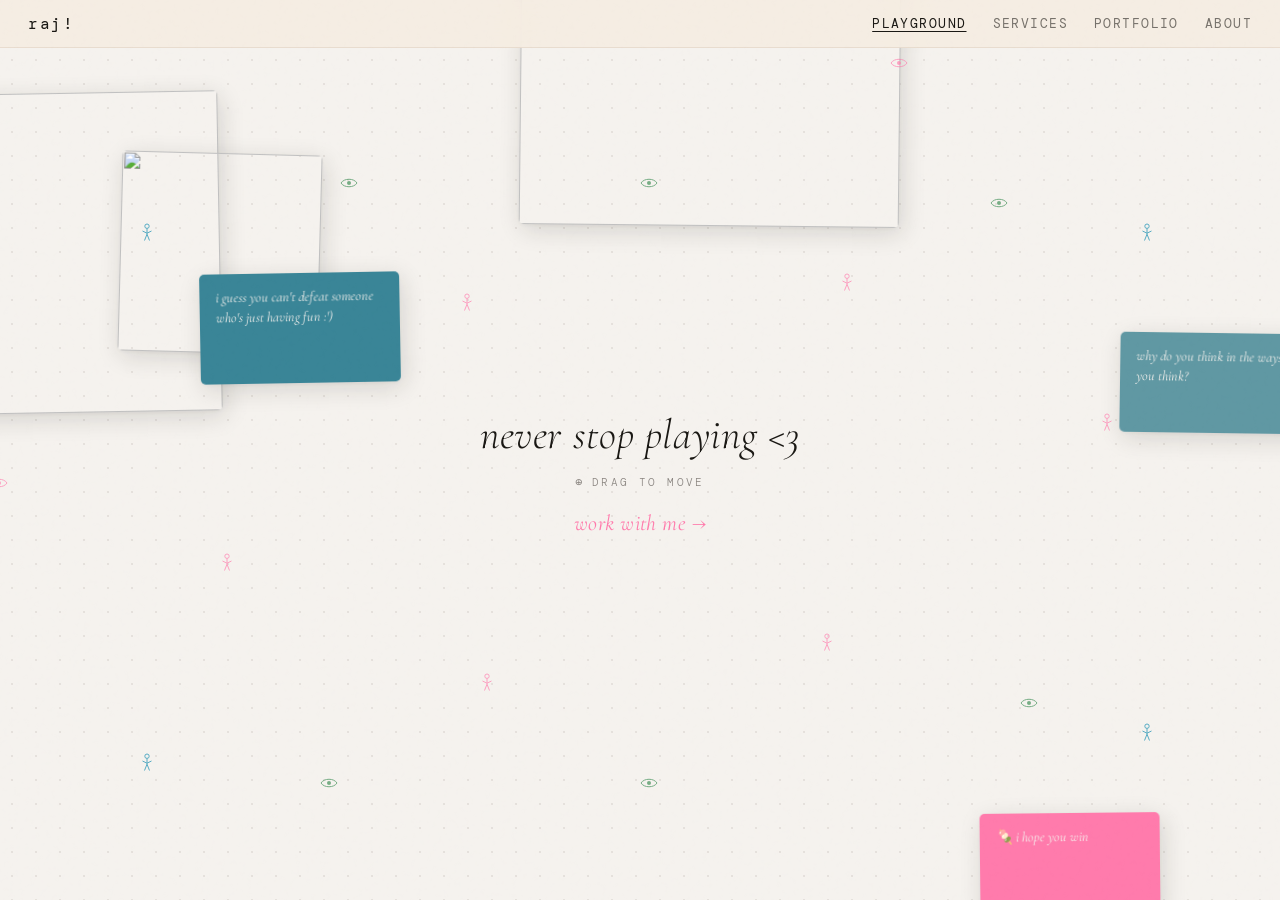
==== commit ef10cf00: "desktop + ciad + mobile fixes pass - nav: larger desktop padding + brand/link text (mobile unchanged" ====
--- a/index.html
+++ b/index.html
@@ -121,14 +121,9 @@
     if (videoDuration > 0) {
       scheduleEnd(0, videoDuration);
     }
-    // Safety net: if no duration data arrives within 1.5s of reveal,
-    // use a conservative 4s play window (video is ~3.5s)
-    setTimeout(function() {
-      if (videoDuration === 0 && !videoEnded) {
-        videoEnded = true;
-        doEndTransition();
-      }
-    }, 4000);
+    // No premature safety net here — let the video play to its real 'ended'
+    // event (or the 15s absolute fallback). A short net was cutting the intro
+    // off on phones that buffer for a few seconds before playback.
   }
 
   // Retry playback on first user interaction (mobile autoplay policy)
--- a/styles.css
+++ b/styles.css
@@ -57,14 +57,14 @@
 ====================================================== */
 #screen-playground{z-index:100;background:var(--bg-warm);font-family:'DM Mono',monospace;cursor:crosshair;user-select:none;-webkit-user-select:none;-webkit-tap-highlight-color:transparent;}
 
-#pg-nav{position:fixed;top:0;left:0;right:0;z-index:900;display:flex;align-items:center;justify-content:space-between;padding:9px 20px;pointer-events:none;background:rgba(245,242,238,0.92);backdrop-filter:blur(16px);-webkit-backdrop-filter:blur(16px);border-bottom:1px solid rgba(30,25,20,0.06);}
+#pg-nav{position:fixed;top:0;left:0;right:0;z-index:900;display:flex;align-items:center;justify-content:space-between;padding:13px 28px;pointer-events:none;background:rgba(245,242,238,0.92);backdrop-filter:blur(16px);-webkit-backdrop-filter:blur(16px);border-bottom:1px solid rgba(30,25,20,0.06);}
 /* On CIAD page, nav adapts to dark/light theme */
 [data-theme="dark"] #pg-nav{background:rgba(13,13,15,0.88);border-bottom-color:rgba(255,255,255,0.07);}
 [data-theme="light"] #pg-nav{background:rgba(245,237,225,0.90);border-bottom-color:rgba(120,80,40,0.10);}
-.pg-brand{font-family:'DM Mono',monospace;font-size:12px;font-weight:400;letter-spacing:0.1em;color:var(--ink);pointer-events:all;cursor:pointer;}
+.pg-brand{font-family:'DM Mono',monospace;font-size:16px;font-weight:400;letter-spacing:0.1em;color:var(--ink);pointer-events:all;cursor:pointer;}
 .pg-brand a{color:inherit;text-decoration:none;cursor:pointer;}
-.pg-links{display:flex;gap:20px;pointer-events:all;}
-.pg-links a{font-family:'DM Mono',monospace;font-size:10px;font-weight:400;letter-spacing:0.11em;text-transform:uppercase;color:var(--ink);text-decoration:none;opacity:0.58;transition:opacity 0.2s;cursor:pointer;white-space:nowrap;}
+.pg-links{display:flex;gap:26px;pointer-events:all;}
+.pg-links a{font-family:'DM Mono',monospace;font-size:13px;font-weight:400;letter-spacing:0.11em;text-transform:uppercase;color:var(--ink);text-decoration:none;opacity:0.58;transition:opacity 0.2s;cursor:pointer;white-space:nowrap;}
 .nav-short{display:none;}
 /* Mobile: compact nav */
 @media(max-width:639px){
@@ -199,7 +199,7 @@
 
 .hub-eyebrow{font-family:'DM Mono',monospace;font-size:11px;letter-spacing:0.18em;text-transform:uppercase;color:var(--ink-muted);margin-bottom:20px;opacity:0.72;}
 .hub-title{font-family:'Cormorant Garamond',serif;font-style:italic;font-weight:300;font-size:clamp(28px,5vw,42px);line-height:1.15;color:var(--ink);margin-bottom:14px;letter-spacing:-0.01em;}
-.hub-sub{font-family:'DM Mono',monospace;font-size:12px;color:var(--ink-muted);letter-spacing:0.06em;margin-bottom:44px;line-height:1.7;}
+.hub-sub{font-family:'DM Mono',monospace;font-size:13px;color:var(--ink-muted);letter-spacing:0.06em;margin-bottom:44px;line-height:1.7;}
 
 .hub-options{display:flex;flex-direction:column;gap:14px;width:100%;max-width:420px;}
 .hub-option{
@@ -224,7 +224,7 @@
 }
 .hub-option:active{transform:scale(0.97) !important;}
 .hub-opt-title{font-family:'Cormorant Garamond',serif;font-style:italic;font-size:20px;color:var(--ink);margin-bottom:8px;line-height:1.2;letter-spacing:-0.01em;}
-.hub-opt-desc{font-family:'DM Mono',monospace;font-size:11px;letter-spacing:0.03em;color:var(--ink-muted);line-height:1.75;}
+.hub-opt-desc{font-family:'DM Mono',monospace;font-size:12px;letter-spacing:0.03em;color:var(--ink-muted);line-height:1.75;}
 .hub-opt-btn{
   display:inline-flex;align-items:center;gap:6px;margin-top:16px;
   font-family:'DM Mono',monospace;font-size:11px;letter-spacing:0.09em;text-transform:lowercase;
@@ -343,7 +343,7 @@
 .about-intro{text-align:center;transform:translateY(22px);}
 .about-intro.in{transform:translateY(0);}
 .about-h1{font-family:'Cormorant Garamond',serif;font-style:italic;font-weight:300;font-size:clamp(52px,10vw,88px);line-height:0.95;letter-spacing:-0.02em;color:var(--ink);margin-bottom:24px;}
-.about-lead{font-family:'DM Mono',monospace;font-size:13px;line-height:2.0;color:var(--ink-muted);max-width:480px;margin:0 auto;}
+.about-lead{font-family:'DM Mono',monospace;font-size:14px;line-height:2.0;color:var(--ink-muted);max-width:480px;margin:0 auto;}
 
 .about-hang-section{display:flex;align-items:flex-start;gap:44px;transform:rotate(-5deg) translateY(22px);transform-origin:top center;}
 .about-hang-section.in{transform:rotate(-5deg) translateY(0);}
@@ -499,7 +499,7 @@
   --blob1:rgba(13,138,175,0.055); --blob2:rgba(255,123,172,0.042);
   --tgl-bg:rgba(255,255,255,0.10); --tgl-border:rgba(255,255,255,0.16); --tgl-text:rgba(240,240,242,0.55);
   --trust-slot:rgba(255,255,255,0.09); --trust-op:0.65; --trust-filter:grayscale(1) brightness(3.0);
-  --gal-op:0.75; --photo-bg:rgba(255,255,255,0.05); --photo-border:rgba(255,255,255,0.09);
+  --gal-op:0.92; --photo-bg:rgba(255,255,255,0.05); --photo-border:rgba(255,255,255,0.09);
   --cur-bg:rgba(255,255,255,0.06); --cur-active:rgba(13,138,175,0.18);
 }
 [data-theme="light"]{
@@ -509,7 +509,7 @@
   --blob1:rgba(13,138,175,0.09); --blob2:rgba(255,100,40,0.07);
   --tgl-bg:rgba(120,80,40,0.09); --tgl-border:rgba(120,80,40,0.15); --tgl-text:rgba(26,18,8,0.52);
   --trust-slot:rgba(120,80,40,0.12); --trust-op:0.60; --trust-filter:grayscale(1) brightness(0.2) sepia(0.3);
-  --gal-op:0.45; --photo-bg:rgba(120,80,40,0.06); --photo-border:rgba(120,80,40,0.10);
+  --gal-op:0.74; --photo-bg:rgba(120,80,40,0.06); --photo-border:rgba(120,80,40,0.10);
   --cur-bg:rgba(120,80,40,0.07); --cur-active:rgba(13,138,175,0.14);
 }
 
@@ -578,15 +578,15 @@
   position:fixed;inset:0;z-index:1;
   display:flex;flex-direction:column;align-items:center;justify-content:center;gap:12px;
   overflow:hidden;pointer-events:none;
-  -webkit-mask-image:radial-gradient(ellipse 80% 68% at 50% 50%,transparent 14%,rgba(0,0,0,.05) 30%,rgba(0,0,0,.38) 54%,black 74%);
-  mask-image:radial-gradient(ellipse 80% 68% at 50% 50%,transparent 14%,rgba(0,0,0,.05) 30%,rgba(0,0,0,.38) 54%,black 74%);
+  -webkit-mask-image:radial-gradient(ellipse 100% 78% at 50% 50%,transparent 8%,rgba(0,0,0,.08) 22%,rgba(0,0,0,.45) 44%,black 64%);
+  mask-image:radial-gradient(ellipse 100% 78% at 50% 50%,transparent 8%,rgba(0,0,0,.08) 22%,rgba(0,0,0,.45) 44%,black 64%);
   opacity:var(--gal-op);transition:opacity var(--tr);
 }
 .gtrack{display:flex;gap:10px;align-items:center;flex-shrink:0;will-change:transform;}
 .gtrack.r1{animation:gLeft 42s linear infinite;}
 .gtrack.r2{animation:gLeft 60s linear infinite reverse;}
 @keyframes gLeft{from{transform:translateX(0);}to{transform:translateX(-50%);}}
-.gcell{flex-shrink:0;width:86px;height:154px;border-radius:10px;overflow:hidden;background:#111;border:1px solid rgba(255,255,255,.06);position:relative;}
+.gcell{flex-shrink:0;width:118px;height:210px;border-radius:12px;overflow:hidden;background:#111;border:1px solid rgba(255,255,255,.06);position:relative;}
 [data-theme="light"] .gcell{background:#ccc;border-color:rgba(120,80,40,.06);}
 .gcell iframe,.gcell video{position:absolute;inset:0;width:100%;height:100%;border:none;pointer-events:none;object-fit:cover;}
 .gcell.ph{background:var(--ph-bg,#1a1a2e);}
@@ -851,7 +851,7 @@
 ====================================================== */
 #trusted{
   position:fixed;
-  bottom:calc(66px + env(safe-area-inset-bottom,0px) + 28px);
+  bottom:calc(16px + env(safe-area-inset-bottom,0px));
   transition:bottom 0.3s ease;
   left:0;right:0;z-index:7;
   display:flex;flex-direction:column;align-items:center;gap:8px;pointer-events:none;
@@ -1007,13 +1007,13 @@
 .wbody{padding:20px 22px 26px;overflow-y:auto;flex:1;scrollbar-width:thin;scrollbar-color:rgba(128,128,128,.18) transparent;user-select:text;-webkit-overflow-scrolling:touch;overscroll-behavior:contain;}
 
 /* eyebrow label */
-.w-eye{font-family:'DM Mono',monospace;font-size:11px;letter-spacing:0.14em;text-transform:uppercase;color:var(--muted);margin-bottom:10px;transition:color var(--tr);}
+.w-eye{font-family:'DM Mono',monospace;font-size:12px;letter-spacing:0.14em;text-transform:uppercase;color:var(--muted);margin-bottom:10px;transition:color var(--tr);}
 /* serif heading */
-.w-h{font-family:'Playfair Display',serif;font-size:1.25rem;font-weight:400;line-height:1.22;margin-bottom:14px;color:var(--text);transition:color var(--tr);}
+.w-h{font-family:'Playfair Display',serif;font-size:1.42rem;font-weight:400;line-height:1.22;margin-bottom:14px;color:var(--text);transition:color var(--tr);}
 .w-h em{font-style:italic;color:var(--blue);}
 .w-h .whi{color:var(--blue);}
 /* body paragraph */
-.w-p{font-size:13px;line-height:1.72;color:var(--dim);margin-bottom:10px;transition:color var(--tr);}
+.w-p{font-size:14px;line-height:1.72;color:var(--dim);margin-bottom:10px;transition:color var(--tr);}
 .w-p strong{color:var(--text);font-weight:500;}
 .w-p em{color:#c9a96e;font-style:italic;}
 /* divider */
@@ -1027,14 +1027,14 @@
 /* step rows */
 .w-step{display:grid;grid-template-columns:32px 1fr;gap:10px;align-items:start;margin-bottom:14px;}
 .w-sn{font-family:'Playfair Display',serif;font-style:italic;font-size:22px;color:var(--blue);line-height:1;padding-top:1px;flex-shrink:0;}
-.w-st{font-size:13px;font-weight:500;color:var(--text);margin-bottom:3px;transition:color var(--tr);}
-.w-sb{font-size:12px;color:var(--dim);line-height:1.6;transition:color var(--tr);}
+.w-st{font-size:14px;font-weight:500;color:var(--text);margin-bottom:3px;transition:color var(--tr);}
+.w-sb{font-size:13px;color:var(--dim);line-height:1.62;transition:color var(--tr);}
 .w-sb strong{color:var(--text);font-weight:500;}
 /* outcome rows */
 .w-outcome{display:flex;gap:10px;align-items:flex-start;margin-bottom:10px;padding-bottom:10px;border-bottom:1px solid var(--winb);}
 .w-outcome:last-child{border-bottom:none;margin-bottom:0;padding-bottom:0;}
 .w-dot{width:8px;height:8px;background:var(--green);border-radius:50%;flex-shrink:0;margin-top:4px;}
-.w-outcome-text{font-size:13px;color:var(--dim);line-height:1.6;}
+.w-outcome-text{font-size:14px;color:var(--dim);line-height:1.6;}
 .w-outcome-text strong{color:var(--text);font-weight:500;}
 /* fit rows */
 .w-fit{margin-bottom:12px;}
@@ -1061,7 +1061,7 @@
 .w-tier-vol{font-family:'Playfair Display',serif;font-style:italic;font-size:22px;color:var(--text);line-height:1;margin-bottom:2px;}
 .w-tier-unit{font-size:11px;color:var(--muted);margin-bottom:8px;}
 .w-tier-price{font-size:15px;font-weight:700;color:var(--text);font-family:'DM Mono',monospace;margin-bottom:6px;}
-.w-tier-desc{font-size:12px;color:var(--dim);line-height:1.45;border-top:1px solid var(--winb);padding-top:8px;}
+.w-tier-desc{font-size:13px;color:var(--dim);line-height:1.5;border-top:1px solid var(--winb);padding-top:8px;}
 /* testimonial cards for word on the street */
 .w-testi{
   background:rgba(128,128,128,.04);
@@ -1086,7 +1086,7 @@
 .w-testi-meta{display:flex;flex-direction:column;gap:2px;}
 .w-testi-name{font-size:12px;font-weight:600;color:var(--text);transition:color var(--tr);}
 .w-testi-role{font-size:10px;color:var(--muted);font-family:'DM Mono',monospace;letter-spacing:.06em;transition:color var(--tr);}
-.w-testi-text{font-family:'Playfair Display',serif;font-style:italic;font-size:12.5px;color:var(--dim);line-height:1.6;transition:color var(--tr);}
+.w-testi-text{font-family:'Playfair Display',serif;font-style:italic;font-size:14px;color:var(--dim);line-height:1.6;transition:color var(--tr);}
 /* currency: INR shown by default, USD hidden -- controlled by JS setCurrency() */
 .price-usd{ display:none; }
 /* currency toggle */
@@ -1105,7 +1105,7 @@
 .w-avatar img{width:100%;height:100%;object-fit:cover;display:block;border-radius:50%;}
 .w-tname{font-size:13px;font-weight:600;color:var(--text);margin-bottom:2px;transition:color var(--tr);}
 .w-trole{font-family:'DM Mono',monospace;font-size:10px;color:var(--blue);letter-spacing:0.06em;text-transform:uppercase;margin-bottom:8px;}
-.w-tbio{font-size:12px;color:var(--dim);line-height:1.65;transition:color var(--tr);}
+.w-tbio{font-size:13px;color:var(--dim);line-height:1.66;transition:color var(--tr);}
 .w-tbio strong{color:var(--text);font-weight:500;}
 .w-tbio em{color:#c9a96e;font-style:italic;}
 /* cta button */
@@ -1923,6 +1923,25 @@
     border-bottom:1px solid rgba(255,255,255,0.55); padding-bottom:2px;
   }
   .pgf-hero-fixed .pgf-cta:active{ transform:scale(0.97); }
+  /* soft darkening behind the hero so the exclusion blend stays legible */
+  .pgf-hero-scrim{
+    position:fixed; top:50%; left:50%; transform:translate(-50%,-50%);
+    z-index:38; pointer-events:none;
+    width:min(150vw,900px); height:46vh;
+    background:radial-gradient(ellipse at center, rgba(0,0,0,0.36) 0%, rgba(0,0,0,0.16) 42%, rgba(0,0,0,0) 70%);
+  }
+  /* closing moment at the end of the feed */
+  .pgf-outro{ position:relative; z-index:2; text-align:center; padding:48px 24px 32px; }
+  .pgf-outro-line{
+    font-family:'DM Mono',monospace; font-size:11px; letter-spacing:0.18em;
+    text-transform:uppercase; color:var(--ink-muted); margin-bottom:16px;
+  }
+  .pgf-outro-cta{
+    display:inline-block; pointer-events:auto;
+    font-family:'Cormorant Garamond',serif; font-style:italic; font-weight:400;
+    font-size:22px; color:var(--accent-b,#0d8aaf); text-decoration:none;
+    border-bottom:1px solid rgba(13,138,175,0.4); padding-bottom:2px;
+  }
 
   /* editorial rows — varied width, everything floats, comfortable gaps */
   .pgf-row{ display:flex; align-items:flex-start; margin-bottom:22px; }
@@ -2086,11 +2105,13 @@
   content:''; position:absolute; inset:0; z-index:3; pointer-events:none;
   background-image:url("data:image/svg+xml,%3Csvg xmlns='http://www.w3.org/2000/svg' width='200' height='200'%3E%3Cfilter id='n'%3E%3CfeTurbulence type='fractalNoise' baseFrequency='0.85' numOctaves='4' stitchTiles='stitch'/%3E%3C/filter%3E%3Crect width='200' height='200' filter='url(%23n)' opacity='0.018'/%3E%3C/svg%3E");
 }
-/* warm scrim so the label reads over paper or media */
-.reel-piece::before{
-  content:''; position:absolute; left:0; right:0; bottom:0; height:34%;
-  z-index:2; pointer-events:none;
-  background:linear-gradient(to top, var(--bg-warm) 2%, rgba(245,242,238,0) 100%);
+/* media + label share a frame sized to the video so the title sits on its edge */
+.reel-frame{ position:relative; display:flex; }
+/* scrim over the video's lower edge so the title stays legible */
+.reel-frame::after{
+  content:''; position:absolute; left:0; right:0; bottom:0; height:48%;
+  z-index:3; pointer-events:none;
+  background:linear-gradient(to top, rgba(18,13,8,0.68), rgba(18,13,8,0) 100%);
 }
 
 /* Intro */
@@ -2166,53 +2187,41 @@
   .reel-audio.on:hover{ background:var(--accent-r); }
 }
 
-/* Label */
+/* Label — stacked on the video's bottom-left */
 .reel-label{
   position:absolute; left:0; right:0; bottom:0; z-index:4;
-  display:flex; align-items:flex-end; justify-content:space-between;
-  gap:16px; padding:30px 34px; pointer-events:none;
-}
-.reel-label-l{ pointer-events:auto; }
+  padding:22px 24px; pointer-events:none; text-align:left;
+}
+.reel-cat{
+  font-family:'DM Mono',monospace; font-size:9px;
+  letter-spacing:0.18em; text-transform:uppercase;
+  color:rgba(255,255,255,0.72); margin-bottom:7px;
+}
 .reel-name{
   font-family:'Cormorant Garamond',serif; font-style:italic; font-weight:400;
-  font-size:clamp(24px,3.6vw,44px); line-height:1.02; color:var(--ink);
+  font-size:clamp(22px,3vw,40px); line-height:1.03; color:#fff;
 }
 .reel-sub{
   font-family:'DM Mono',monospace; font-size:10px;
   letter-spacing:0.18em; text-transform:uppercase;
-  color:var(--ink-muted); margin-top:8px;
+  color:rgba(255,255,255,0.78); margin-top:8px;
 }
 .reel-pglink{
-  display:inline-block; margin-top:11px;
+  display:inline-block; margin-top:11px; pointer-events:auto;
   font-family:'DM Mono',monospace; font-size:10px;
   letter-spacing:0.14em; text-transform:uppercase;
-  color:var(--accent-b,#0d8aaf); text-decoration:none;
-  pointer-events:auto;
-  border-bottom:1px solid transparent; transition:border-color 0.2s ease;
-}
-.reel-pglink:hover{ border-color:var(--accent-b,#0d8aaf); }
-.reel-label-r{ text-align:right; }
-.reel-cat{
-  font-family:'DM Mono',monospace; font-size:9px;
-  letter-spacing:0.18em; text-transform:uppercase;
-  color:var(--ink); opacity:0.85; margin-bottom:6px;
-}
-.reel-index{
-  font-family:'DM Mono',monospace; font-size:10px;
-  letter-spacing:0.12em; color:var(--ink-muted);
-}
+  color:#fff; text-decoration:none;
+  border-bottom:1px solid rgba(255,255,255,0.5); transition:border-color 0.2s ease;
+}
+.reel-pglink:hover{ border-color:#fff; }
 
 /* Mobile: full-bleed media */
 @media(max-width:639px){
   .reel-media{ border-radius:0; box-shadow:none; background:transparent; }
   .reel-media video,
   .reel-media img{ max-width:100vw; max-height:100dvh; }
-  .reel-piece::before{ height:40%; background:linear-gradient(to top, rgba(20,15,10,0.6), rgba(20,15,10,0) 100%); }
-  .reel-name{ color:#fff; }
-  .reel-sub{ color:rgba(255,255,255,0.72); }
-  .reel-cat{ color:#fff; opacity:0.9; }
-  .reel-index{ color:rgba(255,255,255,0.72); }
-  .reel-label{ padding:22px 20px; }
+  .reel-frame::after{ height:42%; }
+  .reel-label{ padding:26px 22px; }
 }
 
 /* ======================================================
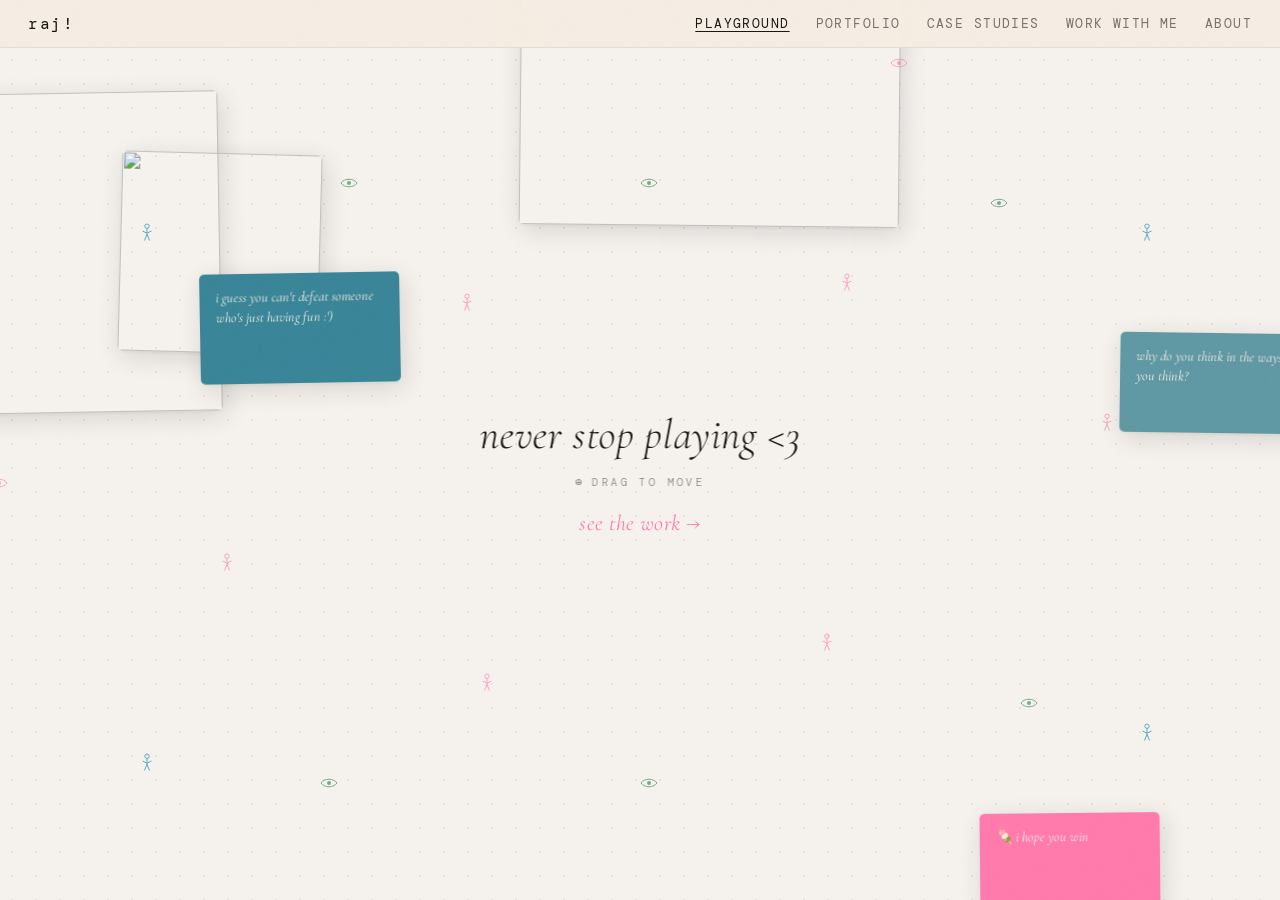
==== commit 4a28b8f5: "restructure visitor journey: proof-first + case studies + pro about - new Case Studies page: 6 clien" ====
--- a/index.html
+++ b/index.html
@@ -16,15 +16,15 @@
 <meta name="twitter:card" content="summary_large_image">
 <meta name="twitter:title" content="Raj Kashyap">
 <meta name="twitter:image" content="https://rajkashyap.studio/og.jpg">
-<link rel="icon" type="image/png" href="[data-uri]">
-<link rel="apple-touch-icon" href="[data-uri]">
+<link rel="icon" type="image/png" href="/favicon.png">
+<link rel="apple-touch-icon" href="/apple-touch-icon.png">
 <link rel="canonical" href="https://rajkashyap.studio">
 <script defer data-domain="rajkashyap.studio" src="https://plausible.io/js/script.js"></script>
 <link rel="preload" as="image" href="https://vz-6f9a60bb-593.b-cdn.net/8033cbca-5209-4e8f-b446-89f668359e16/thumbnail.jpg">
 <link rel="preconnect" href="https://iframe.mediadelivery.net">
 <link rel="preconnect" href="https://vz-6f9a60bb-593.b-cdn.net">
 <link rel="dns-prefetch" href="https://vz-6f9a60bb-593.b-cdn.net">
-<script src="https://cdn.jsdelivr.net/npm/hls.js@1/dist/hls.min.js"></script>
+<script src="https://cdn.jsdelivr.net/npm/hls.js@1.5.20/dist/hls.min.js"></script>
 <link rel="preconnect" href="https://fonts.googleapis.com">
 <link rel="preconnect" href="https://fonts.gstatic.com" crossorigin>
 <link href="https://fonts.googleapis.com/css2?family=Cormorant+Garamond:ital,wght@0,300;0,400;1,300;1,400;1,500&family=DM+Mono:wght@300;400;500&family=Playfair+Display:ital,wght@0,400;0,600;1,400&family=DM+Sans:wght@400;500;600&display=swap" rel="stylesheet">
@@ -46,7 +46,7 @@
   </div>
   <div id="vid-cover">
     <img id="vid-thumbnail" src="https://vz-6f9a60bb-593.b-cdn.net/8033cbca-5209-4e8f-b446-89f668359e16/thumbnail.jpg" alt="" draggable="false">
-    <img id="raj-logo" src="[data-uri]" alt="RAJ" draggable="false">
+    <img id="raj-logo" src="/raj-logo.png" alt="RAJ" draggable="false">
   </div>
 </div>
 
@@ -54,13 +54,14 @@
   <div class="pg-brand">raj!</div>
   <div class="pg-links">
     <a href="playground.html" class="active pg-home-link">Playground</a>
-    <a href="hub.html" id="pg-hub-link"><span class="nav-full">Services</span><span class="nav-short">Services</span></a>
     <a href="portfolio.html" id="pg-port-link">Portfolio</a>
+    <a href="case-studies.html" id="pg-cs-link">Case Studies</a>
+    <a href="hub.html" id="pg-hub-link"><span class="nav-full">Work With Me</span><span class="nav-short">Work</span></a>
     <a href="about.html" id="pg-about-link">About</a>
   </div>
 </nav>
 
-<div id="theme-toggle" onclick="toggleTheme()" style="display:none;">
+<div id="theme-toggle" role="button" tabindex="0" aria-label="toggle light or dark mode" onclick="toggleTheme()" style="display:none;">
   <span class="tgl-icon" id="tgl-icon">&#9728;&#65039;</span>
   <span class="tgl-label" id="tgl-label">Light mode</span>
 </div>
--- a/styles.css
+++ b/styles.css
@@ -1857,6 +1857,8 @@
 .eb-close{position:absolute;top:8px;right:12px;background:none;border:none;cursor:pointer;color:var(--muted);font-size:14px;line-height:1;padding:4px;transition:color .2s;}
 .eb-close:hover{color:var(--text);}
 .eb-success{font-family:'DM Mono',monospace;font-size:11px;color:var(--green);letter-spacing:.06em;}
+.eb-hp{position:absolute!important;left:-9999px;top:-9999px;width:1px;height:1px;opacity:0;pointer-events:none;}
+.eb-fine{flex-basis:100%;text-align:center;font-family:'DM Mono',monospace;font-size:9px;letter-spacing:.08em;color:var(--dim);opacity:.7;margin-top:-2px;}
 @media(max-width:639px){#email-bar{padding:12px 16px calc(12px + env(safe-area-inset-bottom,0px));gap:8px;flex-direction:column;align-items:stretch;}.eb-copy{font-size:10px;text-align:center;white-space:normal;}.eb-form{justify-content:center;}.eb-input{width:100%;max-width:none;flex:1;}}
 
 /* Next folder nudge */
@@ -1923,13 +1925,6 @@
     border-bottom:1px solid rgba(255,255,255,0.55); padding-bottom:2px;
   }
   .pgf-hero-fixed .pgf-cta:active{ transform:scale(0.97); }
-  /* soft darkening behind the hero so the exclusion blend stays legible */
-  .pgf-hero-scrim{
-    position:fixed; top:50%; left:50%; transform:translate(-50%,-50%);
-    z-index:38; pointer-events:none;
-    width:min(150vw,900px); height:46vh;
-    background:radial-gradient(ellipse at center, rgba(0,0,0,0.36) 0%, rgba(0,0,0,0.16) 42%, rgba(0,0,0,0) 70%);
-  }
   /* closing moment at the end of the feed */
   .pgf-outro{ position:relative; z-index:2; text-align:center; padding:48px 24px 32px; }
   .pgf-outro-line{
@@ -2243,3 +2238,99 @@
   @keyframes hubLogoIn{0%,100%{opacity:1;transform:none;}}
 }
 
+
+/* ======================================================
+   SCREEN: CASE STUDIES
+====================================================== */
+#cs-screen{ z-index:35; background:var(--bg-warm); overflow-y:auto; overflow-x:hidden; -webkit-overflow-scrolling:touch; }
+#cs-screen::after{ content:''; position:fixed; inset:0; z-index:0; pointer-events:none;
+  background-image:url("data:image/svg+xml,%3Csvg xmlns='http://www.w3.org/2000/svg' width='200' height='200'%3E%3Cfilter id='n'%3E%3CfeTurbulence type='fractalNoise' baseFrequency='0.85' numOctaves='4' stitchTiles='stitch'/%3E%3C/filter%3E%3Crect width='200' height='200' filter='url(%23n)' opacity='0.018'/%3E%3C/svg%3E"); }
+
+#cs-listwrap{ position:relative; z-index:2; max-width:920px; margin:0 auto; padding:96px 24px 80px; }
+.cs-head{ text-align:center; margin-bottom:48px; }
+.cs-eyebrow{ font-family:'DM Mono',monospace; font-size:11px; letter-spacing:0.3em; text-transform:uppercase; color:var(--ink-muted); margin-bottom:16px; }
+.cs-title{ font-family:'Cormorant Garamond',serif; font-weight:300; font-size:clamp(40px,8vw,72px); line-height:0.98; color:var(--ink); margin:0; letter-spacing:-0.01em; }
+.cs-title em{ font-style:italic; color:var(--accent-r); }
+.cs-sub{ font-family:'DM Mono',monospace; font-size:12px; letter-spacing:0.06em; color:var(--ink-muted); margin-top:18px; }
+#cs-list{ display:flex; flex-direction:column; gap:14px; }
+.cs-card{ display:flex; align-items:center; gap:20px; width:100%; text-align:left; cursor:pointer; font:inherit; color:inherit;
+  background:rgba(255,255,255,0.5); border:1px solid rgba(30,25,20,0.08); border-radius:12px; padding:22px 24px;
+  transition:transform .25s cubic-bezier(0.23,1,0.32,1), box-shadow .25s, border-color .2s, background .2s; }
+@media(hover:hover) and (pointer:fine){ .cs-card:hover{ transform:translateY(-2px); border-color:rgba(30,25,20,0.16); box-shadow:0 16px 40px -18px rgba(45,33,22,0.28); background:rgba(255,255,255,0.72); } }
+.cs-card:active{ transform:translateY(0) scale(0.995); }
+.cs-card-no{ font-family:'DM Mono',monospace; font-size:13px; color:var(--accent-b); letter-spacing:0.1em; flex-shrink:0; }
+.cs-card-body{ flex:1; min-width:0; }
+.cs-card-client{ font-family:'Cormorant Garamond',serif; font-style:italic; font-weight:400; font-size:clamp(22px,3vw,30px); line-height:1.05; color:var(--ink); }
+.cs-card-sector{ font-family:'DM Mono',monospace; font-size:9px; letter-spacing:0.16em; text-transform:uppercase; color:var(--ink-muted); margin-top:5px; }
+.cs-card-teaser{ font-family:'DM Mono',monospace; font-size:12px; color:var(--ink-muted); margin-top:9px; line-height:1.5; }
+.cs-card-arrow{ font-size:20px; color:var(--ink-muted); flex-shrink:0; transition:transform .25s, color .2s; }
+@media(hover:hover) and (pointer:fine){ .cs-card:hover .cs-card-arrow{ transform:translateX(4px); color:var(--accent-r); } }
+.cs-foot{ text-align:center; margin-top:56px; }
+.cs-foot-line{ font-family:'DM Mono',monospace; font-size:11px; letter-spacing:0.16em; text-transform:uppercase; color:var(--ink-muted); margin-bottom:14px; }
+.cs-cta{ display:inline-block; font-family:'Cormorant Garamond',serif; font-style:italic; font-weight:400; font-size:24px; color:var(--accent-b); text-decoration:none; border-bottom:1px solid rgba(13,138,175,0.4); padding-bottom:2px; transition:transform .2s; }
+.cs-cta:active{ transform:scale(0.98); }
+
+#cs-detail{ position:relative; z-index:2; max-width:1080px; margin:0 auto; padding:84px 24px 100px; }
+.cs-back{ font-family:'DM Mono',monospace; font-size:11px; letter-spacing:0.1em; text-transform:uppercase; color:var(--ink-muted); background:none; border:none; cursor:pointer; padding:6px 0; transition:color .2s; }
+.cs-back:hover{ color:var(--ink); }
+.cs-hero{ margin:18px 0 36px; }
+.cs-hero-eyebrow{ font-family:'DM Mono',monospace; font-size:10px; letter-spacing:0.18em; text-transform:uppercase; color:var(--ink-muted); margin-bottom:10px; }
+.cs-hero-client{ font-family:'Cormorant Garamond',serif; font-weight:300; font-size:clamp(36px,7vw,64px); line-height:0.98; color:var(--ink); margin:0; }
+.cs-hero-person{ font-family:'Cormorant Garamond',serif; font-style:italic; font-size:clamp(16px,2.4vw,22px); color:var(--ink-muted); margin-top:6px; }
+.cs-layout{ display:grid; grid-template-columns:200px 1fr; gap:48px; align-items:start; }
+.cs-sidebar{ position:sticky; top:84px; }
+.cs-nav{ display:flex; flex-direction:column; gap:2px; }
+.cs-navlink{ display:flex; align-items:center; gap:10px; font-family:'DM Mono',monospace; font-size:12px; letter-spacing:0.04em; color:var(--ink-muted); text-decoration:none; padding:8px 10px; border-left:2px solid transparent; border-radius:0 6px 6px 0; transition:color .2s, border-color .2s, background .2s; }
+.cs-navlink:hover{ color:var(--ink); background:rgba(30,25,20,0.04); }
+.cs-navlink.active{ color:var(--ink); border-left-color:var(--accent-r); background:rgba(255,123,172,0.07); }
+.cs-navnum{ font-size:9px; color:var(--accent-b); opacity:0.8; }
+.cs-content{ min-width:0; }
+.cs-media{ border-radius:10px; overflow:hidden; background:#15120f; box-shadow:0 30px 70px -26px rgba(45,33,22,0.4); margin-bottom:28px; aspect-ratio:16/9; }
+.cs-media video{ width:100%; height:100%; object-fit:cover; display:block; }
+.cs-metrics{ display:flex; gap:14px; flex-wrap:wrap; margin-bottom:40px; }
+.cs-metric{ flex:1; min-width:120px; background:rgba(255,255,255,0.5); border:1px solid rgba(30,25,20,0.08); border-radius:10px; padding:18px 16px; text-align:center; }
+.cs-metric-v{ font-family:'Cormorant Garamond',serif; font-weight:400; font-size:clamp(28px,4vw,40px); color:var(--ink); line-height:1; }
+.cs-metric-l{ font-family:'DM Mono',monospace; font-size:9px; letter-spacing:0.14em; text-transform:uppercase; color:var(--ink-muted); margin-top:8px; }
+.cs-section{ padding:22px 0; border-top:1px solid rgba(30,25,20,0.08); scroll-margin-top:84px; }
+.cs-section-label{ font-family:'DM Mono',monospace; font-size:10px; letter-spacing:0.18em; text-transform:uppercase; color:var(--accent-b); margin-bottom:12px; }
+.cs-section-body{ font-family:'DM Mono',monospace; font-size:14px; line-height:1.8; color:var(--ink); max-width:62ch; }
+.cs-prompt{ color:var(--ink-muted); font-style:italic; opacity:0.85; }
+.cs-quote{ margin:40px 0 0; padding:26px 24px; border-left:3px solid var(--accent-r); background:rgba(255,255,255,0.4); border-radius:0 10px 10px 0; }
+.cs-quote blockquote{ font-family:'Cormorant Garamond',serif; font-style:italic; font-weight:300; font-size:clamp(18px,2.6vw,24px); line-height:1.5; color:var(--ink); margin:0 0 12px; }
+.cs-quote figcaption{ font-family:'DM Mono',monospace; font-size:10px; letter-spacing:0.1em; text-transform:uppercase; color:var(--ink-muted); }
+.cs-quote-empty{ border-left-color:rgba(30,25,20,0.15); }
+.cs-cta-wrap{ margin-top:44px; text-align:center; }
+
+@media(max-width:760px){
+  .cs-layout{ grid-template-columns:1fr; gap:18px; }
+  .cs-sidebar{ position:sticky; top:50px; z-index:5; margin:0 -18px; padding:0 18px; background:rgba(245,242,238,0.92); backdrop-filter:blur(8px); -webkit-backdrop-filter:blur(8px); }
+  .cs-nav{ flex-direction:row; gap:4px; overflow-x:auto; padding:10px 0; -webkit-overflow-scrolling:touch; }
+  .cs-navlink{ flex-shrink:0; border-left:none; border-bottom:2px solid transparent; border-radius:6px; padding:7px 11px; white-space:nowrap; }
+  .cs-navlink.active{ border-left:none; border-bottom-color:var(--accent-r); background:rgba(255,123,172,0.07); }
+  #cs-listwrap{ padding:78px 18px 60px; }
+  #cs-detail{ padding:68px 18px 80px; }
+  .cs-card{ padding:18px 18px; gap:14px; }
+}
+
+/* ---- About: pro summary + CV (experience/education/skillset) ---- */
+.about-pro{ max-width:540px; margin:30px auto 0; text-align:center; }
+.about-pro-line{ font-family:'Cormorant Garamond',serif; font-style:italic; font-weight:300; font-size:clamp(18px,3.4vw,25px); line-height:1.5; color:var(--ink); margin:0; }
+.about-pro-line em{ font-style:italic; color:var(--accent-r); }
+.about-pro-stats{ display:flex; gap:24px; justify-content:center; flex-wrap:wrap; margin-top:20px; }
+.about-pro-stats span{ font-family:'DM Mono',monospace; font-size:10px; letter-spacing:0.1em; text-transform:uppercase; color:var(--ink-muted); }
+.about-pro-stats strong{ color:var(--ink); font-weight:500; }
+
+.about-cv{ max-width:560px; margin:0 auto; }
+.cv-block{ margin-bottom:36px; }
+.cv-block-hdr{ font-family:'DM Mono',monospace; font-size:11px; letter-spacing:0.18em; text-transform:uppercase; color:var(--accent-b); margin-bottom:18px; padding-bottom:9px; border-bottom:1px solid rgba(30,25,20,0.1); }
+.cv-block-sub{ font-family:'Cormorant Garamond',serif; font-style:italic; font-size:17px; color:var(--ink-muted); margin:-10px 0 18px; }
+.cv-role{ margin-bottom:20px; }
+.cv-role-top{ display:flex; justify-content:space-between; align-items:baseline; gap:12px; margin-bottom:9px; }
+.cv-role-title{ font-family:'Cormorant Garamond',serif; font-style:italic; font-weight:400; font-size:clamp(17px,2.6vw,21px); color:var(--ink); line-height:1.2; }
+.cv-role-date{ font-family:'DM Mono',monospace; font-size:10px; letter-spacing:0.08em; color:var(--ink-muted); white-space:nowrap; flex-shrink:0; }
+.cv-points{ list-style:none; margin:0; padding:0; }
+.cv-points li{ position:relative; padding-left:18px; font-family:'DM Mono',monospace; font-size:12.5px; line-height:1.7; color:var(--ink-muted); margin-bottom:5px; }
+.cv-points li::before{ content:'\2014'; position:absolute; left:0; color:var(--accent-r); }
+.cv-skills{ display:flex; flex-wrap:wrap; gap:8px; }
+.cv-skill{ font-family:'DM Mono',monospace; font-size:11px; letter-spacing:0.03em; color:var(--ink); background:rgba(255,255,255,0.55); border:1px solid rgba(30,25,20,0.1); border-radius:100px; padding:6px 14px; }
+.cv-fill{ color:var(--ink-faint); font-style:italic; }
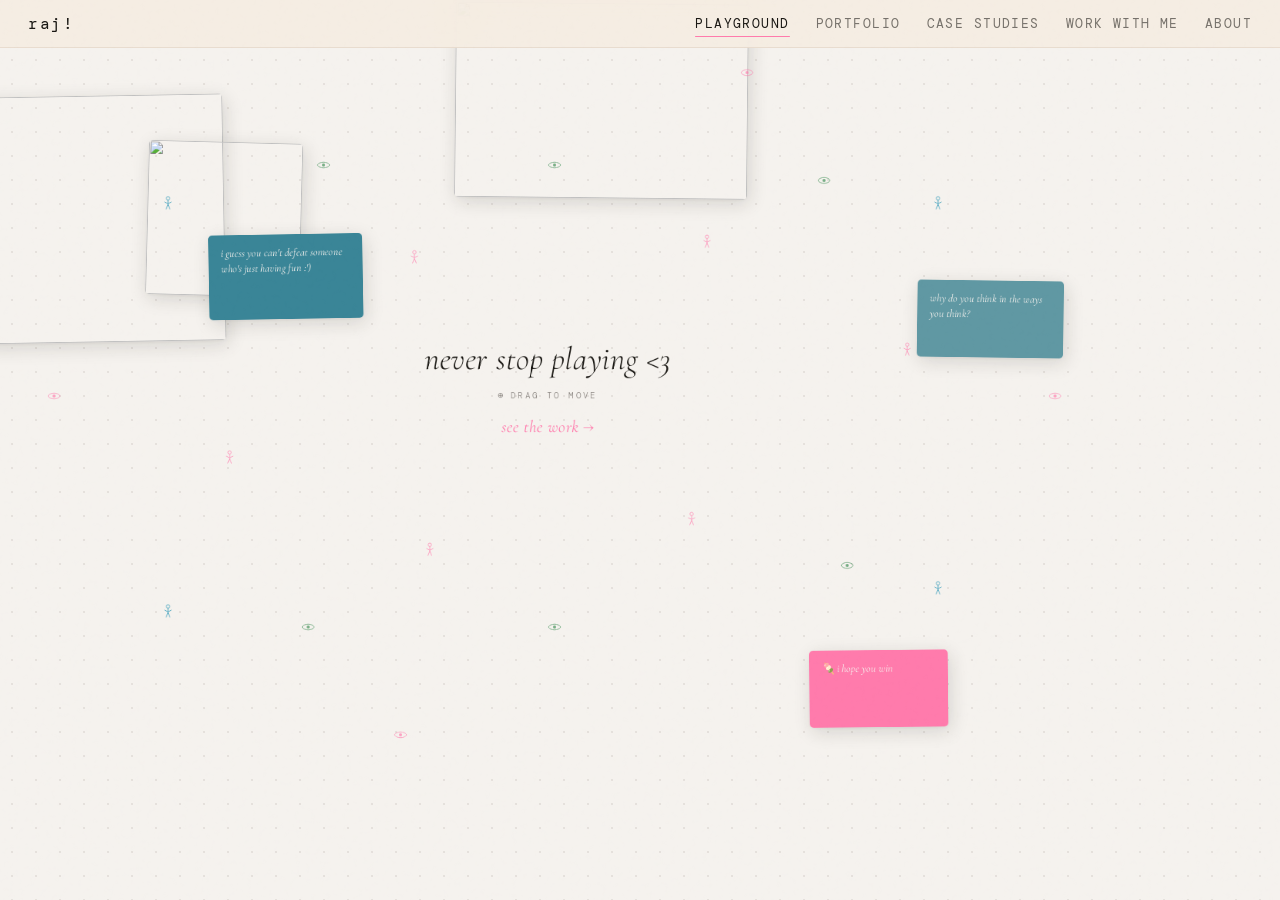
==== commit 19f8ffb0: "housekeeping + drop CIAD's unreachable dark mode Housekeeping - deleted skills-lock.json: it pinned " ====
--- a/index.html
+++ b/index.html
@@ -3,7 +3,8 @@
 <head>
 <meta charset="UTF-8">
 <meta name="viewport" content="width=device-width, initial-scale=1.0, viewport-fit=cover, maximum-scale=1.0, user-scalable=no">
-<meta name="theme-color" content="#f5f2ee">
+<!-- index is the one dark page; the rest of the site is warm paper. -->
+<meta name="theme-color" content="#0d0d0f">
 <meta name="description" content="Raj Kashyap — content strategist, photographer, creator. Building things that feel real.">
 <meta name="author" content="Raj Kashyap">
 <meta property="og:type" content="website">
--- a/styles.css
+++ b/styles.css
@@ -11,13 +11,101 @@
 
 :root{
   --bg-warm:#f5f2ee;--ink:#1a1814;--ink-muted:#8a8580;--ink-faint:#c8c3bc;
+  /* --ink-muted is 3.2:1 on --bg-warm — under the 4.5:1 floor, so it is for
+     tracked labels and eyebrows only. Anything set as a sentence uses this. */
+  --ink-body:#5a544c;   /* 6.6:1 on --bg-warm */
   --accent-r:#ff7bac;--accent-g:#3a8c52;--accent-b:#0d8aaf;
   --shadow:rgba(30,25,20,0.12);
+
+  /* ---- Type scale ----
+     Twelve steps, no in-between values. If a new size feels needed, one of
+     these is the right one — the gaps are what make the hierarchy readable.
+     9-11 are tracked uppercase labels only; 12+ is anything read as a
+     sentence. Nothing below 9px ships. */
+  --t-micro:9px;    /* uppercase eyebrows, tracked +0.16em */
+  --t-tiny:10px;    /* small mono UI, chips */
+  --t-fine:11px;    /* nav, buttons, captions */
+  --t-body:12px;    /* mono body, compact */
+  --t-read:13px;    /* mono body, comfortable */
+  --t-lead:14px;    /* lead paragraphs */
+  --t-h6:16px;
+  --t-h5:18px;
+  --t-h4:20px;
+  --t-h3:22px;
+  --t-h2:24px;
+  --t-h1:28px;      /* above this, use a clamp() — display type is fluid */
+
+  /* ---- Prose ----
+     Sentences are set in the serif; mono is for labels, data and controls.
+     Cormorant has a small x-height, so its reading sizes run ~4px larger than
+     a sans would to land at the same optical size. */
+  --t-prose:18px;
+  --t-prose-sm:16px;  /* prose inside a narrow card or list */
+  --t-prose-lead:21px;
+  --lh-serif:1.55;
+
+  /* ---- Line-height, by role ---- */
+  --lh-display:1.05;  /* big serif, set tight */
+  --lh-title:1.22;
+  --lh-ui:1.5;        /* buttons, labels, single-line UI */
+  --lh-prose:1.66;    /* anything with more than one sentence */
+
+  /* ---- Tracking ---- */
+  --tr-label:0.16em;  /* uppercase mono */
+  --tr-ui:0.08em;
+  --tr-display:-0.015em;
 }
 
 /* Focus visible — keyboard nav ring */
 :focus-visible{outline:2px solid var(--accent-b);outline-offset:3px;border-radius:3px;}
 :focus:not(:focus-visible){outline:none;}
+
+/* Visually hidden, still read by screen readers and indexed. Not display:none
+   (which removes it from the a11y tree) and not opacity:0 (still focusable). */
+.sr-only{
+  position:absolute;width:1px;height:1px;
+  padding:0;margin:-1px;overflow:hidden;
+  clip:rect(0,0,0,0);clip-path:inset(50%);
+  white-space:nowrap;border:0;
+}
+
+/* ======================================================
+   TYPOGRAPHIC BASE
+   Applies across both design systems (warm paper + iOS dark).
+   Everything here is a default the section rules can still override.
+====================================================== */
+/* Subpixel smoothing (the default) renders dark-on-light text heavier and
+   crisper. `antialiased` thins it — wrong for a light serif at reading size on
+   warm paper, which is most of this site. The dark CIAD screen is the
+   exception: light-on-dark genuinely wants the thinner rendering. */
+body{
+  text-rendering:optimizeLegibility;
+}
+#screen-ciad,#screen-video{
+  -webkit-font-smoothing:antialiased;
+  -moz-osx-font-smoothing:grayscale;
+}
+/* Headings hold together instead of dropping a single orphan word. */
+h1,h2,h3,h4,h5,h6,
+.hub-title,.hub-opt-title,.reel-intro-title,.reel-name,
+.cs-title,.about-title,.w-h,.pg-headline{
+  text-wrap:balance;
+}
+/* Prose gets even rag and no one-word last line. */
+p,li,dd,figcaption,
+.hub-opt-desc,.hub-sub,.reel-credit-row,.w-p,.w-sb,.w-tier-desc{
+  text-wrap:pretty;
+}
+/* Numerals line up in columns and tables of figures. */
+.hub-proof-num,.hub-fact dd,.w-tier-price,.w-tier-vol,.reel-groupmark-n{
+  font-variant-numeric:tabular-nums;
+  font-feature-settings:"tnum" 1;
+}
+/* Measure: mono at 12-14px runs unreadable past ~66 characters. */
+.hub-opt-desc,.hub-steps li,.hub-done li,.hub-opt-forwho,
+.w-p,.w-sb,.reel-credit-row{
+  max-width:62ch;
+}
 
 .screen{position:fixed;inset:0;}
 .screen.hidden{opacity:0;visibility:hidden;pointer-events:none;z-index:-1!important;}
@@ -58,33 +146,56 @@
 #screen-playground{z-index:100;background:var(--bg-warm);font-family:'DM Mono',monospace;cursor:crosshair;user-select:none;-webkit-user-select:none;-webkit-tap-highlight-color:transparent;}
 
 #pg-nav{position:fixed;top:0;left:0;right:0;z-index:900;display:flex;align-items:center;justify-content:space-between;padding:13px 28px;pointer-events:none;background:rgba(245,242,238,0.92);backdrop-filter:blur(16px);-webkit-backdrop-filter:blur(16px);border-bottom:1px solid rgba(30,25,20,0.06);}
-/* On CIAD page, nav adapts to dark/light theme */
+/* index.html is the only dark page left -- CIAD is light, always. */
 [data-theme="dark"] #pg-nav{background:rgba(13,13,15,0.88);border-bottom-color:rgba(255,255,255,0.07);}
 [data-theme="light"] #pg-nav{background:rgba(245,237,225,0.90);border-bottom-color:rgba(120,80,40,0.10);}
 .pg-brand{font-family:'DM Mono',monospace;font-size:16px;font-weight:400;letter-spacing:0.1em;color:var(--ink);pointer-events:all;cursor:pointer;}
 .pg-brand a{color:inherit;text-decoration:none;cursor:pointer;}
 .pg-links{display:flex;gap:26px;pointer-events:all;}
-.pg-links a{font-family:'DM Mono',monospace;font-size:13px;font-weight:400;letter-spacing:0.11em;text-transform:uppercase;color:var(--ink);text-decoration:none;opacity:0.58;transition:opacity 0.2s;cursor:pointer;white-space:nowrap;}
+.pg-links a{font-family:'DM Mono',monospace;font-size:13px;font-weight:400;letter-spacing:0.11em;text-transform:uppercase;color:var(--ink);text-decoration:none;opacity:0.58;transition:opacity 0.2s;cursor:pointer;white-space:nowrap;position:relative;}
 .nav-short{display:none;}
-/* Mobile: compact nav */
+/* Mobile: compact nav.
+   space-between with no gap let the links run right into the brand at
+   390px -- "raj!PLAYGROUND". The gap guarantees separation; the tighter
+   tracking buys back the width it costs. */
 @media(max-width:639px){
-  #pg-nav{padding:5px 14px;}
-  .pg-brand{font-size:11px !important;}
-  .pg-links{gap:16px;}
-  .pg-links a{font-size:10px !important;letter-spacing:0.07em;white-space:nowrap;}
+  #pg-nav{padding:5px 14px;gap:12px;}
+  .pg-brand{font-size:11px !important;flex-shrink:0;}
+  .pg-links{gap:10px;}
+  .pg-links a{font-size:10px !important;letter-spacing:0.05em;white-space:nowrap;}
+  .nav-ink{bottom:-3px;}
   .nav-full{display:none;}
   .nav-short{display:inline;}
   .pg-headline{font-size:28px;}
 }
 .pg-links a:hover{opacity:1;}
-.pg-links a.active{opacity:1;text-decoration:underline;text-underline-offset:3px;}
+.pg-links a.active{opacity:1;text-decoration:none;}
+
+/* Nav ink — the active-page marker. One per document, same
+   view-transition-name on every page, so a cross-document navigation slides it
+   from the old link to the new one instead of cutting. Has to be a real
+   element: view-transition-name doesn't apply to ::after. */
+.nav-ink{
+  position:absolute;left:0;right:0;bottom:-5px;height:1.5px;
+  background:var(--accent-r);border-radius:2px;
+  view-transition-name:nav-ink;
+}
+::view-transition-group(nav-ink){
+  animation-duration:0.42s;
+  animation-timing-function:cubic-bezier(0.23,1,0.32,1);
+}
+::view-transition-old(nav-ink),::view-transition-new(nav-ink){
+  animation-duration:0.42s;
+}
 
 #pg-canvas{position:absolute;inset:0;overflow:hidden;cursor:grab;touch-action:none;background:var(--bg-warm);}
 #pg-canvas::before{content:'';position:absolute;inset:0;z-index:0;background-image:radial-gradient(circle, rgba(180,175,168,0.25) 1px, transparent 1px);background-size:24px 24px;pointer-events:none;}
 #pg-canvas.dragging{cursor:grabbing;}
 #pg-world{position:absolute;top:0;left:0;width:3600px;height:2800px;will-change:transform;z-index:1;transform-origin:0 0;}
-.pg-recenter{position:fixed;bottom:28px;right:28px;z-index:200;font-family:'DM Mono',monospace;font-size:11px;font-weight:400;letter-spacing:0.12em;text-transform:lowercase;color:var(--ink);background:rgba(245,242,238,0.85);backdrop-filter:blur(12px);-webkit-backdrop-filter:blur(12px);border:1px solid rgba(0,0,0,0.08);border-radius:20px;padding:8px 18px;cursor:pointer;transition:opacity 0.35s ease,transform 0.35s cubic-bezier(0.34,1.56,0.64,1),background 0.2s ease;box-shadow:0 2px 12px rgba(0,0,0,0.06);}
+.pg-recenter{position:fixed;bottom:28px;right:28px;z-index:200;font-family:'DM Mono',monospace;font-size:11px;font-weight:400;letter-spacing:0.12em;text-transform:lowercase;color:var(--ink);background:rgba(245,242,238,0.85);backdrop-filter:blur(12px);-webkit-backdrop-filter:blur(12px);border:1px solid rgba(0,0,0,0.08);border-radius:20px;padding:8px 18px;cursor:pointer;transition:opacity 0.35s ease,transform 0.16s cubic-bezier(0.23,1,0.32,1),background 0.2s ease;box-shadow:0 2px 12px rgba(0,0,0,0.06);}
+@media(hover:hover) and (pointer:fine){
 .pg-recenter:hover{background:rgba(245,242,238,1);transform:scale(1.04);}
+}
 .pg-recenter:active{transform:scale(0.97);}
 
 /* macOS window drag — card lifts and shrinks under cursor */
@@ -127,8 +238,13 @@
 .pg-glyph.f{color:var(--ink-faint);}
 
 @keyframes pgFadeIn{from{opacity:0;}to{opacity:1;}}
-#pg-nav{opacity:0;pointer-events:none;visibility:hidden;transition:opacity 0.5s ease,visibility 0.5s ease;}
-#pg-nav.nav-visible{opacity:1;pointer-events:all;visibility:visible;}
+/* The nav starts visible everywhere. It used to start hidden and be revealed
+   by JS on DOMContentLoaded, which meant the incoming page's nav was still
+   visibility:hidden when a cross-document view transition took its snapshot —
+   the nav ink had nothing to morph into. Only the video intro hides it now. */
+#pg-nav{opacity:1;pointer-events:all;visibility:visible;transition:opacity 0.5s ease,visibility 0.5s ease;}
+body:has(#screen-video) #pg-nav{opacity:0;pointer-events:none;visibility:hidden;}
+body:has(#screen-video) #pg-nav.nav-visible{opacity:1;pointer-events:all;visibility:visible;}
 .pg-card,.pg-text-card{animation:pgFadeIn 0.5s ease both;}
 
 /* Ambient float — 8 unique drift paths for playground cards */
@@ -160,8 +276,9 @@
 /* 3D card hover — preserve-3d so perspective tilt registers */
 .pg-card{transform-style:preserve-3d;}
 
-/* Hub option 3D tilt — preserve-3d on individual cards */
-.hub-option{transform-style:preserve-3d;}
+/* The hub cards no longer tilt. Two cards side by side are a comparison,
+   and independently wobbling comparands are harder to compare, not more
+   delightful. The hover lift and the CTA carry the interaction instead. */
 
 /* Spring entrance animation */
 @keyframes springIn{
@@ -175,6 +292,17 @@
 
 /* ======================================================
    SCREEN 2: THE BASECAMP HUB
+
+   Budgets (see CLAUDE.md "The subtraction rule"):
+     type    5 sizes  — display / title / prose / body / label
+     accent  1 colour — pink, and its job is: the recommended path
+     spacing 3 tiers  — 8 inside a unit, 32 between units, 128 between sections
+     objects 0        — this page is a decision, not a scrapbook
+
+   The page asks one question: which of these two. So the two answers sit
+   SIDE BY SIDE, and the gap between them (48px) is deliberately larger
+   than the padding within them (28px) — otherwise they fuse into one blob
+   and the choice stops reading as a choice.
 ====================================================== */
 #screen-hub{z-index:50;background:var(--bg-warm);display:flex;align-items:flex-start;justify-content:center;overflow-y:auto;overflow-x:hidden;-webkit-overflow-scrolling:touch;}
 #screen-hub::after{content:'';position:absolute;inset:0;z-index:1;background-image:url("data:image/svg+xml,%3Csvg xmlns='http://www.w3.org/2000/svg' width='200' height='200'%3E%3Cfilter id='n'%3E%3CfeTurbulence type='fractalNoise' baseFrequency='0.85' numOctaves='4' stitchTiles='stitch'/%3E%3C/filter%3E%3Crect width='200' height='200' filter='url(%23n)' opacity='0.018'/%3E%3C/svg%3E");pointer-events:none;}
@@ -188,30 +316,62 @@
 #back-home{display:none !important;}
 
 #hub-content{
+  --hb-display:clamp(32px,5vw,46px);
+  --hb-title:24px;
+  --hb-prose:17px;
+  --hb-body:14px;
+  --hb-label:11px;
+
+  --hb-tight:8px;
+  --hb-unit:32px;
+  --hb-section:128px;
+
   position:relative;z-index:10;
   display:flex;flex-direction:column;align-items:center;
   text-align:center;
-  max-width:560px;padding:80px 28px 80px;
+  max-width:1000px;padding:88px 28px 140px;
   opacity:0;transition:opacity 0.5s ease;
   width:100%;
+  gap:var(--hb-section);
 }
 #hub-content.visible{opacity:1;}
 
-.hub-eyebrow{font-family:'DM Mono',monospace;font-size:11px;letter-spacing:0.18em;text-transform:uppercase;color:var(--ink-muted);margin-bottom:20px;opacity:0.72;}
-.hub-title{font-family:'Cormorant Garamond',serif;font-style:italic;font-weight:300;font-size:clamp(28px,5vw,42px);line-height:1.15;color:var(--ink);margin-bottom:14px;letter-spacing:-0.01em;}
-.hub-sub{font-family:'DM Mono',monospace;font-size:13px;color:var(--ink-muted);letter-spacing:0.06em;margin-bottom:44px;line-height:1.7;}
-
-.hub-options{display:flex;flex-direction:column;gap:14px;width:100%;max-width:420px;}
+/* ── header ────────────────────────────────────────── */
+.hub-head{max-width:620px;}
+.hub-eyebrow{
+  font-family:'DM Mono',monospace;font-size:var(--hb-label);
+  letter-spacing:0.18em;text-transform:uppercase;
+  color:var(--ink-muted);margin-bottom:var(--hb-unit);opacity:0.72;
+}
+.hub-title{
+  font-family:'Cormorant Garamond',serif;font-style:italic;font-weight:300;
+  font-size:var(--hb-display);line-height:1.15;letter-spacing:-0.01em;
+  color:var(--ink);margin-bottom:var(--hb-unit);
+}
+.hub-title em{font-style:italic;color:var(--accent-r);}
+.hub-sub{
+  font-family:'DM Mono',monospace;font-size:var(--hb-body);
+  color:var(--ink-muted);letter-spacing:0.06em;line-height:1.66;margin:0;
+}
+
+/* ── the choice ────────────────────────────────────── */
+/* gap (48) > card padding (28): the two options must read as two things.
+   stretch, not start: equal-height cards put both CTAs on the same
+   baseline, which is what makes the pair scan as one comparison. */
+.hub-options{
+  display:grid;grid-template-columns:1fr 1fr;
+  align-items:stretch;
+  gap:48px;width:100%;
+}
 .hub-option{
   display:flex;flex-direction:column;align-items:flex-start;
-  padding:24px 28px;border-radius:10px;
+  height:100%;
+  padding:28px;border-radius:10px;
   border:1px solid rgba(30,25,20,0.08);
   background:rgba(255,255,255,0.48);
-  backdrop-filter:blur(4px);-webkit-backdrop-filter:blur(4px);
-  cursor:pointer;text-decoration:none;text-align:left;
+  text-align:left;
   transition:border-color 0.22s cubic-bezier(0.23,1,0.32,1),
              background 0.22s cubic-bezier(0.23,1,0.32,1),
-             transform 0.22s cubic-bezier(0.23,1,0.32,1),
              box-shadow 0.22s cubic-bezier(0.23,1,0.32,1);
 }
 @media(hover:hover) and (pointer:fine){
@@ -219,109 +379,235 @@
     border-color:rgba(30,25,20,0.16);
     background:rgba(255,255,255,0.78);
     box-shadow:0 6px 28px rgba(30,25,20,0.09),0 1px 4px rgba(30,25,20,0.04);
-    transform:translateY(-3px);
-  }
-}
-.hub-option:active{transform:scale(0.97) !important;}
-.hub-opt-title{font-family:'Cormorant Garamond',serif;font-style:italic;font-size:20px;color:var(--ink);margin-bottom:8px;line-height:1.2;letter-spacing:-0.01em;}
-.hub-opt-desc{font-family:'DM Mono',monospace;font-size:12px;letter-spacing:0.03em;color:var(--ink-muted);line-height:1.75;}
-.hub-opt-btn{
-  display:inline-flex;align-items:center;gap:6px;margin-top:16px;
-  font-family:'DM Mono',monospace;font-size:11px;letter-spacing:0.09em;text-transform:lowercase;
-  color:var(--accent-r);background:none;border:none;cursor:pointer;padding:0;
-  transition:gap 0.22s cubic-bezier(0.23,1,0.32,1);
-}
-.hub-option:hover .hub-opt-btn{gap:10px;}
-
-/* Hub primary option */
+  }
+}
+
+/* the recommended path — the one place pink is allowed to mean something */
 .hub-option-primary{
-  border-color:rgba(255,123,172,0.20) !important;
-  background:rgba(255,123,172,0.04) !important;
-  position:relative;
+  border-color:rgba(255,123,172,0.22);
+  background:rgba(255,123,172,0.05);
 }
 @media(hover:hover) and (pointer:fine){
   .hub-option-primary:hover{
-    border-color:rgba(255,123,172,0.35) !important;
-    background:rgba(255,123,172,0.07) !important;
-    box-shadow:0 6px 28px rgba(255,123,172,0.10),0 1px 4px rgba(255,123,172,0.06) !important;
-  }
-}
+    border-color:rgba(255,123,172,0.38);
+    background:rgba(255,123,172,0.08);
+    box-shadow:0 6px 28px rgba(255,123,172,0.10),0 1px 4px rgba(255,123,172,0.06);
+  }
+}
+/* Outlined, not filled: exactly one filled-pink element per card, and
+   that budget belongs to the CTA. A filled tag competing with a filled
+   button is two things shouting the same colour at each other. */
 .hub-opt-tag{
   display:inline-block;
   font-family:'DM Mono',monospace;
-  font-size:10px;letter-spacing:0.16em;text-transform:uppercase;
-  color:var(--accent-r);
-  background:rgba(255,123,172,0.10);
-  border:1px solid rgba(255,123,172,0.18);
+  font-size:var(--hb-label);letter-spacing:0.16em;text-transform:uppercase;
+  color:var(--accent-r);background:rgba(255,123,172,0.10);
+  border:1px solid rgba(255,123,172,0.30);
   border-radius:20px;padding:2px 9px;
-  margin-bottom:12px;
-}
-
-/* Hub social proof strip */
-.hub-proof-strip{
-  display:flex;align-items:stretch;justify-content:center;
-  gap:0;margin-bottom:36px;width:100%;max-width:420px;
-  border:1px solid rgba(30,25,20,0.08);
-  border-radius:12px;overflow:hidden;
-  background:rgba(255,255,255,0.35);
-  backdrop-filter:blur(4px);-webkit-backdrop-filter:blur(4px);
-}
-.hub-proof-item{
-  flex:1;text-align:center;padding:16px 10px;
-  transition:background 0.2s;
-}
+  margin-bottom:var(--hb-tight);
+}
+.hub-opt-kind{
+  font-family:'DM Mono',monospace;font-size:var(--hb-label);
+  letter-spacing:0.17em;text-transform:uppercase;
+  color:var(--ink-muted);opacity:0.7;margin-bottom:var(--hb-tight);
+}
+.hub-opt-title{
+  font-family:'Cormorant Garamond',serif;font-style:italic;
+  font-size:var(--hb-title);color:var(--ink);
+  margin-bottom:var(--hb-tight);line-height:1.14;letter-spacing:-0.012em;
+}
+.hub-opt-desc{
+  font-family:'DM Mono',monospace;font-weight:400;font-size:var(--hb-body);
+  letter-spacing:0;color:var(--ink-body);line-height:var(--lh-prose);
+  max-width:44ch;text-wrap:pretty;margin:0;
+}
+
+/* Facts — the three things that decide the choice. Two fragments each,
+   not three: the unit now lives inside the value string. */
+.hub-facts{
+  display:flex;align-items:stretch;width:100%;
+  margin:var(--hb-unit) 0 0;padding:var(--hb-unit) 0 0;
+  border-top:1px solid rgba(30,25,20,0.09);
+}
+.hub-fact{flex:1;min-width:0;padding-right:12px;}
+.hub-fact + .hub-fact{padding-left:12px;border-left:1px solid rgba(30,25,20,0.08);}
+.hub-fact dt{
+  font-family:'DM Mono',monospace;font-size:var(--hb-label);
+  letter-spacing:0.15em;text-transform:uppercase;
+  color:var(--ink-muted);opacity:0.75;margin-bottom:var(--hb-tight);
+}
+/* weight and ink, not a bigger size and not a colour */
+.hub-fact dd{
+  margin:0;font-family:'DM Mono',monospace;font-weight:500;
+  font-size:var(--hb-body);letter-spacing:-0.01em;
+  color:var(--ink);line-height:1.35;
+}
+
+/* Disclosure — the detail is real, so it stays; it just stays folded */
+.hub-opt-more{
+  display:inline-flex;align-items:center;gap:7px;
+  margin-top:var(--hb-unit);padding:7px 13px 7px 14px;
+  appearance:none;border:1px solid rgba(30,25,20,0.12);
+  background:rgba(255,255,255,0.4);border-radius:100px;cursor:pointer;
+  font-family:'DM Mono',monospace;font-size:var(--hb-label);
+  letter-spacing:0.1em;text-transform:lowercase;color:var(--ink);
+  transition:transform 0.16s ease-out, background 0.2s ease, border-color 0.2s ease;
+}
+.hub-opt-more:active{transform:scale(0.97);}
+.hub-opt-more:focus-visible{outline:2px solid var(--accent-r);outline-offset:2px;}
 @media(hover:hover) and (pointer:fine){
-  .hub-proof-item:hover{background:rgba(255,255,255,0.5);}
-}
-.hub-proof-div{width:1px;background:rgba(30,25,20,0.07);flex-shrink:0;}
-.hub-proof-num{
-  font-family:'Cormorant Garamond',serif;font-style:italic;
-  font-size:24px;font-weight:400;line-height:1;
-  color:var(--ink);margin-bottom:4px;
-}
-.hub-proof-label{
-  font-family:'DM Mono',monospace;font-size:10px;
-  letter-spacing:0.10em;text-transform:uppercase;
-  color:var(--ink-muted);line-height:1.4;
-}
-
-/* Hub testimonial */
+  .hub-opt-more:hover{background:#fff;border-color:rgba(30,25,20,0.22);}
+}
+.hub-chev{
+  flex-shrink:0;color:var(--ink-muted);
+  transition:transform 0.28s cubic-bezier(0.23,1,0.32,1);
+}
+.hub-opt-more[aria-expanded="true"] .hub-chev{transform:rotate(180deg);}
+
+.hub-opt-detail{
+  display:grid;grid-template-rows:0fr;width:100%;
+  transition:grid-template-rows 0.34s cubic-bezier(0.23,1,0.32,1);
+}
+.hub-opt-detail.open{grid-template-rows:1fr;}
+.hub-opt-detail-inner{
+  overflow:hidden;min-height:0;
+  opacity:0;transform:translateY(-4px);
+  transition:opacity 0.24s ease-out, transform 0.3s cubic-bezier(0.23,1,0.32,1);
+}
+.hub-opt-detail.open .hub-opt-detail-inner{
+  opacity:1;transform:none;transition-delay:0.06s;
+}
+
+.hub-steps{list-style:none;counter-reset:hs;margin:var(--hb-unit) 0 0;padding:0;}
+.hub-steps li{
+  counter-increment:hs;position:relative;
+  padding-left:26px;margin-bottom:var(--hb-tight);
+  font-family:'DM Mono',monospace;
+  font-size:var(--hb-body);line-height:var(--lh-prose);letter-spacing:0;
+  color:var(--ink-body);text-wrap:pretty;
+}
+.hub-steps li::before{
+  content:counter(hs,decimal-leading-zero);
+  position:absolute;left:0;top:0.32em;
+  font-family:'DM Mono',monospace;
+  font-size:var(--hb-label);letter-spacing:0.08em;color:var(--accent-r);
+}
+/* DM Mono ships 500, so this is a real weight, not a synthesised bold */
+.hub-steps b,.hub-done b{font-weight:500;color:var(--ink);}
+
+.hub-caps{display:flex;flex-wrap:wrap;gap:6px;margin-top:var(--hb-unit);}
+.hub-caps span{
+  font-family:'DM Mono',monospace;font-size:var(--hb-label);
+  letter-spacing:0.02em;color:var(--ink-body);line-height:1.4;
+  border:1px solid rgba(30,25,20,0.11);border-radius:100px;
+  padding:5px 11px;background:rgba(255,255,255,0.4);
+}
+.hub-done{list-style:none;margin:var(--hb-unit) 0 0;padding:0;}
+.hub-done li{
+  position:relative;padding-left:17px;margin-bottom:var(--hb-tight);
+  font-family:'DM Mono',monospace;
+  font-size:var(--hb-body);line-height:var(--lh-prose);letter-spacing:0;
+  color:var(--ink-body);text-wrap:pretty;
+}
+.hub-done li::before{
+  content:'';position:absolute;left:0;top:0.66em;
+  width:5px;height:1px;background:var(--ink-faint);
+}
+.hub-opt-forwho{
+  margin:var(--hb-unit) 0 0;padding-top:var(--hb-tight);
+  border-top:1px solid rgba(30,25,20,0.08);
+  font-family:'DM Mono',monospace;
+  font-size:var(--hb-body);line-height:var(--lh-prose);letter-spacing:0;
+  color:var(--ink-body);text-wrap:pretty;
+}
+.hub-opt-forwho span{
+  display:block;font-family:'DM Mono',monospace;
+  font-size:var(--hb-label);letter-spacing:0.16em;text-transform:uppercase;
+  color:var(--ink);opacity:0.65;margin-bottom:var(--hb-tight);
+}
+.hub-opt-sublink{
+  display:inline-block;margin-top:var(--hb-unit);
+  font-family:'DM Mono',monospace;font-size:var(--hb-label);letter-spacing:0.09em;
+  color:var(--accent-r);text-decoration:none;
+  border-bottom:1px solid rgba(255,123,172,0.32);
+  transition:border-color 0.2s ease;
+}
+.hub-opt-sublink:hover{border-color:var(--accent-r);}
+
+/* CTA — an actual button. It was pink text at the same weight as a label,
+   which gave the page's primary action no more presence than a caption. */
+.hub-opt-btn{
+  display:inline-flex;align-items:center;justify-content:center;gap:6px;
+  margin-top:auto;padding-top:var(--hb-unit);
+  align-self:stretch;
+  font-family:'DM Mono',monospace;font-size:var(--hb-label);
+  letter-spacing:0.1em;text-transform:lowercase;
+  text-decoration:none;cursor:pointer;
+  transition:transform 0.16s cubic-bezier(0.23,1,0.32,1),
+             background 0.2s ease, border-color 0.2s ease, color 0.2s ease;
+}
+.hub-opt-btn::before{content:'';}
+.hub-opt-btn-inner{
+  display:inline-flex;align-items:center;justify-content:center;gap:6px;
+  width:100%;padding:13px 18px;border-radius:100px;
+  transition:inherit;
+}
+/* primary: filled. secondary: outlined. Real weight difference, not a tint. */
+.hub-option-primary .hub-opt-btn-inner{
+  background:var(--accent-r);color:#fff;
+  border:1px solid var(--accent-r);
+  box-shadow:0 2px 12px rgba(255,123,172,0.28);
+}
+.hub-option:not(.hub-option-primary) .hub-opt-btn-inner{
+  background:transparent;color:var(--ink);
+  border:1px solid rgba(30,25,20,0.22);
+}
+@media(hover:hover) and (pointer:fine){
+  .hub-option-primary:hover .hub-opt-btn-inner{
+    background:#ff6aa2;box-shadow:0 4px 18px rgba(255,123,172,0.38);
+  }
+  .hub-option:not(.hub-option-primary):hover .hub-opt-btn-inner{
+    border-color:var(--ink);background:rgba(30,25,20,0.03);
+  }
+}
+.hub-opt-btn:focus-visible{outline:none;}
+.hub-opt-btn:focus-visible .hub-opt-btn-inner{outline:2px solid var(--accent-r);outline-offset:3px;}
+.hub-opt-btn:active{transform:scale(0.985);}
+
+/* ── proof — one signal, not two ───────────────────── */
+/* The 25+/100%/2020 strip said the same thing as this quote, only vaguer,
+   and the same three numbers already appear on About. A named client
+   saying a specific thing outranks three round numbers. */
 .hub-testi{
-  margin-top:32px;width:100%;max-width:420px;
-  text-align:left;padding:26px 24px;
-  border:1px solid rgba(30,25,20,0.07);
-  border-left:3px solid rgba(255,123,172,0.40);
-  border-radius:0 10px 10px 0;
-  background:rgba(255,255,255,0.38);
-  backdrop-filter:blur(4px);-webkit-backdrop-filter:blur(4px);
-  position:relative;
-}
-.hub-testi-mark{
-  font-family:'Cormorant Garamond',serif;
-  font-size:48px;line-height:0.7;
-  color:var(--accent-r);opacity:0.22;
-  display:block;margin-bottom:10px;
+  width:100%;max-width:620px;
+  text-align:left;padding:var(--hb-unit);
+  border-left:2px solid rgba(255,123,172,0.45);
 }
 .hub-testi-text{
   font-family:'Cormorant Garamond',serif;font-style:italic;font-weight:300;
-  font-size:18px;line-height:1.6;
-  color:var(--ink);margin:0 0 14px;letter-spacing:0.005em;
+  font-size:var(--hb-prose);line-height:1.55;
+  color:var(--ink);margin:0 0 var(--hb-unit);letter-spacing:0.005em;
   transition:opacity 0.5s ease;
 }
 .hub-testi-attr{
-  font-family:'DM Mono',monospace;font-size:10px;
+  font-family:'DM Mono',monospace;font-size:var(--hb-label);
   letter-spacing:0.12em;text-transform:uppercase;
   color:var(--ink-muted);
   transition:opacity 0.5s ease;
 }
-/* Hub title italic */
-.hub-title em{font-style:italic;color:var(--accent-r);}
+
+@media(max-width:859px){
+  /* Below this the two cards can't sit side by side and still hold prose,
+     so they stack -- and the gap has to stay bigger than the padding. */
+  .hub-options{grid-template-columns:1fr;gap:40px;}
+}
 @media(max-width:639px){
-  .hub-proof-strip{max-width:100%;margin-bottom:24px;}
-  .hub-proof-num{font-size:20px;}
-  .hub-proof-label{font-size:9px;letter-spacing:0.08em;}
-  .hub-testi{max-width:100%;text-align:left;}
-  .hub-testi-text{font-size:17px;}
+  #hub-content{
+    --hb-section:80px;
+    --hb-unit:24px;
+    padding:88px 22px 104px;
+  }
+  .hub-testi{max-width:100%;padding:var(--hb-unit) 0 var(--hb-unit) var(--hb-unit);}
 }
 
 /* ======================================================
@@ -331,160 +617,191 @@
 
 /* ======================================================
    SCREEN 4: ABOUT
+
+   Budgets (see CLAUDE.md "The subtraction rule"):
+     type    5 sizes  — display / h2 / body / meta / label
+     accent  1 colour — pink, and its job is: things you can click
+     spacing 3 tiers  — 8 inside a unit, 32 between units, 128 between sections
+     objects 1        — the wristband. No hang tag, no receipt.
+
+   Emphasis here comes from WEIGHT and SPACE, not from hue. The stat
+   numbers and role titles are full-strength ink; everything secondary
+   actively recedes. That is what lets the eye find the page's one
+   focal point (the h1) instead of triaging nine equal-weight blocks.
 ====================================================== */
 #screen-about{z-index:45;background:var(--bg-warm);overflow-y:auto;overflow-x:hidden;}
-#about-inner{max-width:780px;margin:0 auto;padding:76px 32px 140px;display:flex;flex-direction:column;gap:56px;}
+
+#about-inner{
+  --ab-display:clamp(44px,8vw,72px);
+  --ab-h2:24px;
+  --ab-body:18px;
+  --ab-meta:13px;
+  --ab-label:11px;
+
+  --ab-tight:8px;
+  --ab-unit:32px;
+  --ab-section:128px;
+
+  max-width:680px;margin:0 auto;
+  padding:120px 32px 160px;
+  display:flex;flex-direction:column;
+  gap:var(--ab-section);
+}
 
 #about-back{display:none;}
 
 .about-obj{opacity:0;transition:opacity 0.65s cubic-bezier(0.23,1,0.32,1),transform 0.65s cubic-bezier(0.23,1,0.32,1);}
 .about-obj.in{opacity:1;}
-
-.about-intro{text-align:center;transform:translateY(22px);}
-.about-intro.in{transform:translateY(0);}
-.about-h1{font-family:'Cormorant Garamond',serif;font-style:italic;font-weight:300;font-size:clamp(52px,10vw,88px);line-height:0.95;letter-spacing:-0.02em;color:var(--ink);margin-bottom:24px;}
-.about-lead{font-family:'DM Mono',monospace;font-size:14px;line-height:2.0;color:var(--ink-muted);max-width:480px;margin:0 auto;}
-
-.about-hang-section{display:flex;align-items:flex-start;gap:44px;transform:rotate(-5deg) translateY(22px);transform-origin:top center;}
-.about-hang-section.in{transform:rotate(-5deg) translateY(0);}
-
-.about-hang-tag{
-  flex-shrink:0;width:268px;
-  background:rgba(13,138,175,0.05);
-  border:1px solid rgba(13,138,175,0.18);
-  border-top:3px solid var(--accent-b);
-  border-radius:14px;
-  box-shadow:4px 12px 36px rgba(13,138,175,0.12),0 1px 4px rgba(30,25,20,0.07);
-  position:relative;
-  overflow:visible;
-  transition:box-shadow 0.28s cubic-bezier(0.23,1,0.32,1), transform 0.28s cubic-bezier(0.23,1,0.32,1);
-}
-@media(hover:hover) and (pointer:fine){
-  .about-hang-tag:hover{
-    box-shadow:6px 18px 48px rgba(13,138,175,0.16),0 2px 6px rgba(30,25,20,0.09);
-  }
-}
-.hang-top{
-  height:52px;display:flex;align-items:flex-end;justify-content:center;
-  position:relative;padding-bottom:6px;
-}
-.hang-string-svg{position:absolute;top:-26px;left:50%;transform:translateX(-50%);width:64px;height:48px;}
-.hang-hole{
-  width:15px;height:15px;border-radius:50%;
-  background:var(--bg-warm);
-  border:1.5px solid rgba(30,25,20,0.22);
-  box-shadow:inset 0 1px 3px rgba(0,0,0,0.18);
-}
-.hang-body{padding:8px 22px 22px;}
-.hang-eyebrow{font-family:'DM Mono',monospace;font-size:11px;letter-spacing:0.16em;text-transform:uppercase;color:var(--accent-b);opacity:0.75;margin-bottom:7px;}
-.hang-title{font-family:'Cormorant Garamond',serif;font-style:italic;font-size:24px;color:var(--accent-b);margin-bottom:10px;line-height:1.1;}
-.hang-desc{font-family:'DM Mono',monospace;font-size:12px;line-height:1.85;color:var(--ink-muted);margin-bottom:14px;}
-.hang-icons{font-size:14px;letter-spacing:10px;color:var(--ink-muted);margin-bottom:14px;opacity:0.55;}
-.hang-bc-bars{
-  height:30px;width:100%;
-  background:repeating-linear-gradient(to right,
-    #1a1814 0,#1a1814 2px,transparent 2px,transparent 4px,
-    #1a1814 4px,#1a1814 5px,transparent 5px,transparent 9px,
-    #1a1814 9px,#1a1814 11px,transparent 11px,transparent 13px,
-    #1a1814 13px,#1a1814 14px,transparent 14px,transparent 18px,
-    #1a1814 18px,#1a1814 20px,transparent 20px,transparent 22px,
-    #1a1814 22px,#1a1814 24px,transparent 24px,transparent 25px
-  );
-  opacity:0.72;margin-bottom:5px;
-}
-.hang-bc-num{font-family:'DM Mono',monospace;font-size:10px;color:var(--ink-muted);letter-spacing:0.12em;text-align:center;}
-
-.about-trusted{padding-top:90px;flex:1;min-width:0;}
-.trusted-label{font-family:'DM Mono',monospace;font-size:11px;letter-spacing:0.18em;text-transform:uppercase;color:var(--ink-muted);margin-bottom:14px;opacity:0.65;}
-.trusted-name{font-family:'Cormorant Garamond',serif;font-style:italic;font-size:16px;color:var(--accent-r);line-height:2.3;display:block;transition:color 0.18s, letter-spacing 0.22s cubic-bezier(0.23,1,0.32,1);}
-@media(hover:hover) and (pointer:fine){.trusted-name:hover{color:var(--ink);letter-spacing:0.03em;}}
-
-/* About page new elements */
-.about-eyebrow{font-family:'DM Mono',monospace;font-size:11px;letter-spacing:0.18em;text-transform:uppercase;color:var(--ink-muted);margin-bottom:18px;opacity:0.7;}
-
-.about-pullquote{text-align:center;transform:rotate(-1deg);padding:0 12px;}
-.about-pullquote.in{transform:rotate(-1deg);}
-.about-pq-line{width:1px;height:52px;background:var(--accent-r);margin:0 auto 20px;opacity:0.45;}
-.about-pq-text{font-family:'Cormorant Garamond',serif;font-style:italic;font-weight:300;font-size:clamp(34px,7vw,56px);line-height:1.05;color:var(--ink);letter-spacing:-0.01em;border:none;padding:0;margin:0 0 14px;}
-.about-pq-attr{font-family:'DM Mono',monospace;font-size:11px;letter-spacing:0.18em;text-transform:uppercase;color:var(--ink-muted);opacity:0.65;}
-
-.about-beliefs{display:flex;flex-direction:column;gap:0;border:1px solid rgba(30,25,20,0.08);border-radius:12px;overflow:hidden;transform:rotate(0.5deg);box-shadow:0 2px 12px rgba(30,25,20,0.04);}
-.about-beliefs.in{transform:rotate(0.5deg);}
-.about-belief{display:grid;grid-template-columns:40px 1fr;gap:14px;padding:18px 22px;border-bottom:1px solid rgba(30,25,20,0.06);align-items:start;transition:background 0.18s;}
-@media(hover:hover) and (pointer:fine){.about-belief:hover{background:rgba(255,255,255,0.45);}}
-.about-belief:last-child{border-bottom:none;}
-.ab-num{font-family:'DM Mono',monospace;font-size:11px;letter-spacing:0.12em;color:var(--accent-r);padding-top:3px;opacity:0.65;}
-.ab-text{font-family:'DM Mono',monospace;font-size:12px;line-height:1.85;color:var(--ink-muted);}
-
-.about-chapter{display:flex;align-items:center;gap:16px;}
-.about-chapter.in{transform:none;}
-.about-chapter-line{flex:1;height:1px;background:rgba(30,25,20,0.10);}
-.about-chapter-label{font-family:'DM Mono',monospace;font-size:11px;letter-spacing:0.16em;text-transform:uppercase;color:var(--ink-faint);white-space:nowrap;flex-shrink:0;}
-
-.about-wristband-wrap{transform:rotate(2.5deg) translateY(22px);}
-.about-wristband-wrap.in{transform:rotate(2.5deg) translateY(0);}
-
+/* If motion is off — or the observer never fires — the page must still be readable. */
+@media(prefers-reduced-motion:reduce){
+  .about-obj{opacity:1 !important;transform:none !important;transition:none !important;}
+}
+
+/* ── shared type roles ─────────────────────────────── */
+.about-eyebrow,.trusted-label,.ao-label,.ac-label{
+  font-family:'DM Mono',monospace;font-size:var(--ab-label);
+  letter-spacing:0.18em;text-transform:uppercase;
+  color:var(--ink-muted);
+}
+.about-h2{
+  font-family:'Cormorant Garamond',serif;font-style:italic;font-weight:400;
+  font-size:var(--ab-h2);line-height:1.2;letter-spacing:-0.01em;
+  color:var(--ink);margin-bottom:var(--ab-unit);
+}
+.about-body,.about-pro-line,.cv-points li,.ao-items,.trusted-list{
+  font-family:'Cormorant Garamond',serif;font-weight:400;
+  font-size:var(--ab-body);line-height:var(--lh-serif);letter-spacing:0.005em;
+  color:var(--ink-body);text-wrap:pretty;
+}
+
+/* ── 1. hero — the page's single focal point ───────── */
+.about-hero{text-align:center;transform:translateY(22px);}
+.about-hero.in{transform:translateY(0);}
+/* intro and summary are one unit, so they get the unit gap, not the
+   section gap — otherwise they read as two competing openings */
+.about-pro{margin-top:var(--ab-unit);}
+.about-eyebrow{margin-bottom:var(--ab-unit);opacity:0.7;}
+.about-h1{
+  font-family:'Cormorant Garamond',serif;font-style:italic;font-weight:300;
+  font-size:var(--ab-display);line-height:0.95;letter-spacing:-0.02em;
+  color:var(--ink);margin-bottom:var(--ab-unit);
+}
+.about-lead{
+  font-family:'Cormorant Garamond',serif;font-weight:400;
+  font-size:var(--ab-body);line-height:var(--lh-serif);letter-spacing:0.005em;
+  color:var(--ink-body);max-width:30em;margin:0 auto;text-wrap:pretty;
+}
+
+/* ── 2. what i do + proof (inside the hero) ────────── */
+.about-pro-line{max-width:32em;margin:0 auto var(--ab-unit);}
+.about-pro-line em{font-style:italic;color:var(--ink);}
+.about-pro-stats{
+  display:flex;justify-content:center;flex-wrap:wrap;
+  gap:var(--ab-unit);
+  font-family:'DM Mono',monospace;font-size:var(--ab-meta);
+  color:var(--ink-muted);letter-spacing:0.04em;
+}
+/* weight, not hue — these read as fact, not decoration */
+.about-pro-stats strong{font-weight:500;color:var(--ink);}
+
+/* ── 3. the studio ─────────────────────────────────── */
+.about-body{max-width:34em;}
+.about-trusted{margin-top:var(--ab-unit);}
+.trusted-label{display:block;margin-bottom:var(--ab-tight);opacity:0.65;}
+/* one flowing line of quiet names. Was 13 stacked pink italics that
+   shouted louder than the studio they were vouching for. */
+.trusted-list{font-size:var(--ab-meta);line-height:1.7;color:var(--ink-muted);max-width:38em;}
+
+/* ── 4. the cv ─────────────────────────────────────── */
+.cv-role{margin-bottom:var(--ab-unit);}
+.cv-role:last-of-type{margin-bottom:0;}
+.cv-role-top{
+  display:flex;justify-content:space-between;align-items:baseline;
+  gap:var(--ab-unit);margin-bottom:var(--ab-tight);
+}
+.cv-role-title{
+  font-family:'Cormorant Garamond',serif;font-style:italic;
+  font-size:var(--ab-body);color:var(--ink);line-height:1.3;
+}
+.cv-role-date{
+  font-family:'DM Mono',monospace;font-size:var(--ab-label);
+  color:var(--ink-muted);white-space:nowrap;flex-shrink:0;
+}
+.cv-points{list-style:none;padding:0;margin:0;}
+.cv-points li{
+  font-size:var(--ab-meta);line-height:1.6;
+  padding-left:16px;position:relative;margin-bottom:var(--ab-tight);
+}
+.cv-points li:last-child{margin-bottom:0;}
+.cv-points li::before{
+  content:'';position:absolute;left:0;top:0.72em;
+  width:7px;height:1px;background:var(--ink-faint);
+}
+.cv-note{
+  font-family:'Cormorant Garamond',serif;font-style:italic;
+  font-size:var(--ab-meta);line-height:1.7;color:var(--ink-muted);
+  margin-top:var(--ab-unit);max-width:38em;
+}
+
+/* ── 5. the person — the one object on this page ───── */
+/* The tilt lives on the band itself, not the wrapper: the reveal script
+   writes translateY into the wrapper's inline transform, which silently
+   overwrote a rotate declared there. That is why it always rendered flat. */
 .about-wristband{
-  display:flex;height:58px;border-radius:6px;overflow:hidden;
-  box-shadow:4px 12px 36px rgba(30,25,20,0.14),0 1px 4px rgba(30,25,20,0.07);
-  transition:box-shadow 0.28s cubic-bezier(0.23,1,0.32,1), transform 0.28s cubic-bezier(0.23,1,0.32,1);
-}
-@media(hover:hover) and (pointer:fine){
-  .about-wristband:hover{
-    box-shadow:6px 18px 48px rgba(255,123,172,0.18),0 2px 6px rgba(30,25,20,0.08);
-  }
+  display:flex;align-items:stretch;
+  max-width:440px;
+  transform:rotate(-1.5deg);
+  border-radius:6px;overflow:hidden;
+  background:rgba(255,255,255,0.5);
+  border:1px solid rgba(30,25,20,0.08);
+  box-shadow:0 2px 14px rgba(30,25,20,0.05);
 }
 .wb-left{
-  flex-shrink:0;width:64px;background:var(--accent-r);
-  display:flex;flex-direction:column;align-items:center;justify-content:center;gap:8px;
-  position:relative;border-right:none;
-}
-.wb-left::after{
-  content:'';position:absolute;right:0;top:0;bottom:0;width:3px;
-  background:repeating-linear-gradient(to bottom,rgba(0,0,0,0.12) 0,rgba(0,0,0,0.12) 4px,transparent 4px,transparent 8px);
-}
-.wb-hole-dot{width:8px;height:8px;border-radius:50%;background:rgba(240,235,226,0.6);}
-.wb-right{
-  flex:1;background:#f0ebe2;padding:0 18px;
-  display:flex;flex-direction:column;justify-content:center;
-  border:1px solid rgba(30,25,20,0.08);border-left:none;
-}
-.wb-name{font-family:'Cormorant Garamond',serif;font-style:italic;font-size:19px;color:var(--accent-r);margin-bottom:2px;}
-.wb-tagline{font-family:'DM Mono',monospace;font-size:11px;line-height:1.65;color:var(--ink-muted);}
-
-.about-outside{margin-top:16px;padding-left:76px;}
-.ao-label{font-family:'DM Mono',monospace;font-size:11px;letter-spacing:0.15em;text-transform:uppercase;color:var(--ink-muted);margin-bottom:10px;}
-.ao-items{font-family:'Cormorant Garamond',serif;font-style:italic;font-size:15px;color:var(--ink-muted);line-height:2.1;}
-.ao-dot{color:var(--accent-r);margin-right:5px;}
-
-.about-receipt-wrap{transform:rotate(-2deg) translateY(22px);max-width:420px;margin:0 auto;}
-.about-receipt-wrap.in{transform:rotate(-2deg) translateY(0);}
-
-.about-receipt{
-  background:rgba(58,140,82,0.05);
-  border:1px solid rgba(58,140,82,0.18);
-  border-top:3px solid var(--accent-g);
-  border-radius:4px;
-  box-shadow:4px 12px 36px rgba(58,140,82,0.12),0 1px 4px rgba(30,25,20,0.05);
-  padding:28px 26px;
-  transition:box-shadow 0.28s cubic-bezier(0.23,1,0.32,1), transform 0.28s cubic-bezier(0.23,1,0.32,1);
-}
-@media(hover:hover) and (pointer:fine){
-  .about-receipt:hover{
-    box-shadow:6px 18px 48px rgba(58,140,82,0.16),0 2px 6px rgba(30,25,20,0.07);
-  }
-}
-.receipt-hdr{font-family:'DM Mono',monospace;font-size:11px;letter-spacing:0.20em;text-transform:uppercase;color:var(--accent-g);margin-bottom:18px;text-align:center;opacity:0.85;}
-.receipt-row{display:flex;justify-content:space-between;align-items:baseline;gap:16px;margin-bottom:10px;}
-.receipt-role{font-family:'Cormorant Garamond',serif;font-style:italic;font-size:16px;color:var(--ink);line-height:1.4;}
-.receipt-date{font-family:'DM Mono',monospace;font-size:11px;color:var(--ink-muted);white-space:nowrap;flex-shrink:0;}
-.receipt-divider{border:none;border-top:1px dashed rgba(58,140,82,0.3);margin:16px 0;}
-.receipt-footer{margin-top:20px;text-align:center;border-top:1px solid rgba(58,140,82,0.2);padding-top:18px;}
-.rf-find{font-family:'DM Mono',monospace;font-size:11px;letter-spacing:0.14em;text-transform:uppercase;color:var(--ink-muted);margin-bottom:8px;}
-.rf-link{font-family:'Cormorant Garamond',serif;font-style:italic;font-size:18px;color:var(--accent-g);display:block;text-decoration:none;margin-bottom:5px;transition:color 0.2s, transform 0.22s cubic-bezier(0.23,1,0.32,1);}
-.rf-link:hover{text-decoration:underline;text-underline-offset:4px;color:var(--ink);}
-.rf-link:active{transform:scale(0.97);}
-.rf-email{font-family:'DM Mono',monospace;font-size:10px;color:var(--ink-muted);}
+  width:44px;flex-shrink:0;background:var(--accent-r);
+  display:flex;flex-direction:column;align-items:center;justify-content:center;
+  gap:var(--ab-tight);
+}
+.wb-hole-dot{width:7px;height:7px;border-radius:50%;background:rgba(255,255,255,0.55);}
+.wb-right{padding:var(--ab-unit);}
+.wb-name{
+  font-family:'Cormorant Garamond',serif;font-style:italic;
+  font-size:var(--ab-h2);color:var(--ink);margin-bottom:var(--ab-tight);
+}
+.wb-tagline{
+  font-family:'DM Mono',monospace;font-size:var(--ab-label);
+  line-height:1.7;color:var(--ink-muted);
+}
+.about-outside{margin-top:var(--ab-unit);}
+.ao-label{display:block;margin-bottom:var(--ab-tight);}
+.ao-items{font-style:italic;font-size:var(--ab-meta);line-height:1.8;max-width:38em;}
+
+/* ── 6. contact — the page's exit ──────────────────── */
+.about-contact{text-align:center;}
+.ac-label{display:block;margin-bottom:var(--ab-unit);opacity:0.7;}
+/* pink lives here: the one colour, doing the one job — click this */
+.ac-link{
+  display:inline-block;
+  font-family:'Cormorant Garamond',serif;font-style:italic;
+  font-size:var(--ab-h2);color:var(--accent-r);
+  text-decoration:none;line-height:1.4;
+  transition:color 0.2s,transform 0.28s cubic-bezier(0.34,1.56,0.64,1);
+}
+.ac-link + .ac-link{margin-left:var(--ab-unit);}
+.ac-link:hover,.ac-link:focus-visible{color:var(--ink);}
+.ac-link:active{transform:scale(0.97);}
+.ac-note{
+  font-family:'Cormorant Garamond',serif;font-style:italic;
+  font-size:var(--ab-meta);color:var(--ink-muted);
+  margin-top:var(--ab-unit);
+}
+
+/* ── 7. sign-off — bookends the h1 ─────────────────── */
+.about-signoff{text-align:center;}
+.about-signoff-text{
+  font-family:'Cormorant Garamond',serif;font-style:italic;font-weight:300;
+  font-size:var(--ab-display);line-height:1;letter-spacing:-0.02em;
+  color:var(--ink);
+}
 
 
 /* ======================================================
@@ -498,7 +815,7 @@
   --win:rgba(18,18,22,0.97); --winb:rgba(255,255,255,0.09);
   --blob1:rgba(13,138,175,0.055); --blob2:rgba(255,123,172,0.042);
   --tgl-bg:rgba(255,255,255,0.10); --tgl-border:rgba(255,255,255,0.16); --tgl-text:rgba(240,240,242,0.55);
-  --trust-slot:rgba(255,255,255,0.09); --trust-op:0.65; --trust-filter:grayscale(1) brightness(3.0);
+  /* no --trust-* here: the trusted strip is CIAD-only, and CIAD is light. */
   --gal-op:0.92; --photo-bg:rgba(255,255,255,0.05); --photo-border:rgba(255,255,255,0.09);
   --cur-bg:rgba(255,255,255,0.06); --cur-active:rgba(13,138,175,0.18);
 }
@@ -562,7 +879,9 @@
   white-space:nowrap;
   transition:background var(--tr),border-color var(--tr),transform 0.15s;
 }
+@media(hover:hover) and (pointer:fine){
 #theme-toggle:hover{transform:translateX(-50%) scale(1.04);}
+}
 #theme-toggle:active{transform:translateX(-50%) scale(0.97);}
 /* suppress native video chrome inside gallery cells */
 .gcell video::-webkit-media-controls,.gcell video::-webkit-media-controls-enclosure,.gcell video::-webkit-media-controls-panel{display:none!important;}
@@ -711,7 +1030,7 @@
   pointer-events:auto;
   display:inline-flex;align-items:center;gap:6px;
   background:var(--blue);color:#fff;
-  font-family:'DM Sans',sans-serif;font-size:15px;font-weight:600;
+  font-family:'DM Sans',sans-serif;font-size:14px;font-weight:600;
   padding:13px 32px;border-radius:14px;border:none;cursor:pointer;
   margin-top:18px;
   box-shadow:0 4px 24px rgba(13,138,175,.45);
@@ -719,7 +1038,9 @@
   letter-spacing:.01em;
   position:relative;z-index:6;
 }
+@media(hover:hover) and (pointer:fine){
 #hero-cta:hover{background:#4a9cb5;box-shadow:0 6px 32px rgba(13,138,175,.6);transform:translateY(-2px);}
+}
 #hero-cta:active{transform:scale(.97);}
 [data-theme="light"] #hero-cta{box-shadow:0 4px 16px rgba(13,138,175,.18);}
 [data-theme="light"] #hero-cta:hover{box-shadow:0 6px 24px rgba(13,138,175,.28);}
@@ -852,7 +1173,10 @@
 #trusted{
   position:fixed;
   bottom:calc(16px + env(safe-area-inset-bottom,0px));
-  transition:bottom 0.3s ease;
+  /* transform, not bottom: `bottom` animates through layout on every frame.
+     This slides while the email bar opens, so it was thrashing layout
+     during an interaction, on mobile, where it costs most. */
+  transition:transform 0.3s cubic-bezier(0.23,1,0.32,1);
   left:0;right:0;z-index:7;
   display:flex;flex-direction:column;align-items:center;gap:8px;pointer-events:none;
 }
@@ -950,6 +1274,26 @@
 @media(max-width:639px){
   @keyframes winOpen{from{opacity:0;transform:translate(-50%,-50%) scale(.88);}to{opacity:1;transform:translate(-50%,-50%) scale(1);}}
 }
+/* Folder -> window morph. The titlebar icon and the desktop folder icon share
+   a view-transition-name, so the icon flies into the titlebar while the window
+   materialises around it. `.no-open-anim` is set on windows opened this way —
+   the morph is the entrance, winOpen would double it. */
+.window.no-open-anim{animation:none;}
+html.vt-folder::view-transition-old(root),
+html.vt-folder::view-transition-new(root){
+  animation-duration:0.26s;
+}
+html.vt-folder::view-transition-group(folder-morph){
+  animation-duration:0.42s;
+  animation-timing-function:cubic-bezier(0.32,0.72,0,1);
+  z-index:10;
+}
+html.vt-folder::view-transition-old(folder-morph),
+html.vt-folder::view-transition-new(folder-morph){
+  animation-duration:0.30s;
+  animation-timing-function:cubic-bezier(0.23,1,0.32,1);
+}
+
 .window.closing{animation:winClose .10s ease-out both;}
 @keyframes winClose{to{opacity:0;transform:translate(-50%,-50%) scale(.92);}}
 @media(max-width:639px){
@@ -1013,7 +1357,7 @@
 .w-h em{font-style:italic;color:var(--blue);}
 .w-h .whi{color:var(--blue);}
 /* body paragraph */
-.w-p{font-size:14px;line-height:1.72;color:var(--dim);margin-bottom:10px;transition:color var(--tr);}
+.w-p{font-size:14px;line-height:1.66;color:var(--dim);margin-bottom:10px;transition:color var(--tr);}
 .w-p strong{color:var(--text);font-weight:500;}
 .w-p em{color:#c9a96e;font-style:italic;}
 /* divider */
@@ -1028,13 +1372,13 @@
 .w-step{display:grid;grid-template-columns:32px 1fr;gap:10px;align-items:start;margin-bottom:14px;}
 .w-sn{font-family:'Playfair Display',serif;font-style:italic;font-size:22px;color:var(--blue);line-height:1;padding-top:1px;flex-shrink:0;}
 .w-st{font-size:14px;font-weight:500;color:var(--text);margin-bottom:3px;transition:color var(--tr);}
-.w-sb{font-size:13px;color:var(--dim);line-height:1.62;transition:color var(--tr);}
+.w-sb{font-size:13px;color:var(--dim);line-height:1.66;transition:color var(--tr);}
 .w-sb strong{color:var(--text);font-weight:500;}
 /* outcome rows */
 .w-outcome{display:flex;gap:10px;align-items:flex-start;margin-bottom:10px;padding-bottom:10px;border-bottom:1px solid var(--winb);}
 .w-outcome:last-child{border-bottom:none;margin-bottom:0;padding-bottom:0;}
 .w-dot{width:8px;height:8px;background:var(--green);border-radius:50%;flex-shrink:0;margin-top:4px;}
-.w-outcome-text{font-size:14px;color:var(--dim);line-height:1.6;}
+.w-outcome-text{font-size:14px;color:var(--dim);line-height:1.66;}
 .w-outcome-text strong{color:var(--text);font-weight:500;}
 /* fit rows */
 .w-fit{margin-bottom:12px;}
@@ -1042,7 +1386,7 @@
 .w-fit-yes .w-fit-tag{color:var(--green);background:rgba(48,209,88,.1);border:1px solid rgba(48,209,88,.2);}
 .w-fit-no  .w-fit-tag{color:var(--pink); background:rgba(255,123,172,.08);border:1px solid rgba(255,123,172,.18);}
 .w-fit ul{list-style:none;display:flex;flex-direction:column;gap:6px;}
-.w-fit ul li{font-size:12.5px;color:var(--dim);padding-left:18px;position:relative;line-height:1.55;}
+.w-fit ul li{font-size:12px;color:var(--dim);padding-left:18px;position:relative;line-height:1.66;}
 .w-fit-yes ul li::before{content:'✓';position:absolute;left:2px;color:var(--green);font-size:11px;top:1px;}
 .w-fit-no  ul li::before{content:'✕';position:absolute;left:2px;color:var(--pink); font-size:11px;top:1px;}
 /* science pillars */
@@ -1050,7 +1394,7 @@
 .w-pillar{background:rgba(13,138,175,.04);border:1px solid rgba(13,138,175,.12);border-radius:8px;padding:12px 14px;}
 .w-pillar-n{font-family:'Playfair Display',serif;font-style:italic;font-size:18px;color:var(--blue);line-height:1;margin-bottom:4px;}
 .w-pillar-name{font-size:12px;font-weight:500;color:var(--text);margin-bottom:4px;}
-.w-pillar-body{font-size:11.5px;color:var(--dim);line-height:1.6;}
+.w-pillar-body{font-size:12px;color:var(--dim);line-height:1.66;}
 /* pricing tiers */
 .w-tier{background:rgba(128,128,128,.05);border:1px solid var(--sb);border-radius:10px;padding:14px 16px;margin-bottom:8px;transition:border-color .2s,background .2s;}
 .w-tier:hover{background:rgba(13,138,175,.06);border-color:rgba(13,138,175,.22);}
@@ -1060,7 +1404,7 @@
 .w-tier-badge{font-size:10px;background:var(--blue);color:#fff;padding:2px 7px;border-radius:3px;font-family:'DM Mono',monospace;letter-spacing:.08em;text-transform:uppercase;}
 .w-tier-vol{font-family:'Playfair Display',serif;font-style:italic;font-size:22px;color:var(--text);line-height:1;margin-bottom:2px;}
 .w-tier-unit{font-size:11px;color:var(--muted);margin-bottom:8px;}
-.w-tier-price{font-size:15px;font-weight:700;color:var(--text);font-family:'DM Mono',monospace;margin-bottom:6px;}
+.w-tier-price{font-size:14px;font-weight:700;color:var(--text);font-family:'DM Mono',monospace;margin-bottom:6px;}
 .w-tier-desc{font-size:13px;color:var(--dim);line-height:1.5;border-top:1px solid var(--winb);padding-top:8px;}
 /* testimonial cards for word on the street */
 .w-testi{
@@ -1079,14 +1423,14 @@
   border:1px solid var(--winb);
   display:flex;align-items:center;justify-content:center;
   font-family:'Playfair Display',serif;font-style:italic;
-  font-size:15px;color:var(--muted);
+  font-size:14px;color:var(--muted);
   transition:background var(--tr),border-color var(--tr);
 }
 .w-testi-avatar img{width:100%;height:100%;object-fit:cover;display:block;border-radius:50%;}
 .w-testi-meta{display:flex;flex-direction:column;gap:2px;}
 .w-testi-name{font-size:12px;font-weight:600;color:var(--text);transition:color var(--tr);}
 .w-testi-role{font-size:10px;color:var(--muted);font-family:'DM Mono',monospace;letter-spacing:.06em;transition:color var(--tr);}
-.w-testi-text{font-family:'Playfair Display',serif;font-style:italic;font-size:14px;color:var(--dim);line-height:1.6;transition:color var(--tr);}
+.w-testi-text{font-family:'Playfair Display',serif;font-style:italic;font-size:14px;color:var(--dim);line-height:1.66;transition:color var(--tr);}
 /* currency: INR shown by default, USD hidden -- controlled by JS setCurrency() */
 .price-usd{ display:none; }
 /* currency toggle */
@@ -1096,7 +1440,7 @@
 /* note block */
 .w-note{display:flex;gap:10px;padding:12px 14px;background:rgba(201,169,110,.06);border:1px solid rgba(201,169,110,.15);border-radius:8px;margin-top:12px;}
 .w-note-icon{font-family:'DM Mono',monospace;font-size:10px;color:#c9a96e;letter-spacing:0.08em;flex-shrink:0;margin-top:1px;}
-.w-note-text{font-size:12px;color:var(--muted);line-height:1.6;font-style:italic;}
+.w-note-text{font-size:12px;color:var(--muted);line-height:1.66;font-style:italic;}
 .w-note-text strong{color:var(--dim);font-style:normal;}
 /* team */
 .w-team-member{display:grid;grid-template-columns:56px 1fr;gap:12px;align-items:start;margin-bottom:18px;padding-bottom:18px;border-bottom:1px solid var(--winb);transition:border-color var(--tr);}
@@ -1110,7 +1454,9 @@
 .w-tbio em{color:#c9a96e;font-style:italic;}
 /* cta button */
 .w-cta{display:flex;align-items:center;justify-content:center;background:var(--blue);color:#fff;font-size:13px;font-weight:600;padding:12px 20px;border-radius:10px;cursor:pointer;border:none;width:100%;margin-top:16px;transition:background .2s,transform .15s;font-family:'DM Sans',sans-serif;}
+@media(hover:hover) and (pointer:fine){
 .w-cta:hover{background:#4a9cb5;transform:translateY(-1px);}
+}
 .w-cta:active{transform:scale(.97);}
 /* Visible close button inside window body */
 .w-close-btn{
@@ -1409,13 +1755,17 @@
     position:fixed;
     bottom:calc(24px + env(safe-area-inset-bottom,0px));
     left:50%;
-    transform:translateX(-50%);
     z-index:8;
     display:flex;align-items:center;gap:10px;
     cursor:pointer;
     -webkit-tap-highlight-color:transparent;
     opacity:0;
-    transition:opacity 0.4s ease, transform 0.2s ease, bottom 0.4s cubic-bezier(.2,1,.3,1);
+    /* --lift carries the email-bar shift so it rides the same composited
+       transform as the centring translate and the press scale. Animating
+       `bottom` here relayouts the fixed pill on every frame. */
+    --lift:0px;
+    transform:translateX(-50%) translateY(var(--lift));
+    transition:opacity 0.4s ease, transform 0.28s cubic-bezier(.2,1,.3,1);
     pointer-events:auto;
     /* Pill button */
     background:var(--blue);
@@ -1431,8 +1781,9 @@
     box-shadow:0 4px 24px rgba(13,138,175,0.30),0 1px 4px rgba(0,0,0,0.14);
   }
   #mob-explore.visible{ opacity:1; }
-  body:has(#email-bar.visible) #mob-explore{ bottom:calc(124px + env(safe-area-inset-bottom,0px)); }
-  #mob-explore:active{ transform:translateX(-50%) scale(0.94); }
+  body:has(#email-bar.visible) #mob-explore{ --lift:-100px; }
+  /* keeps --lift so pressing mid-shift doesn't drop the pill back down */
+  #mob-explore:active{ transform:translateX(-50%) translateY(var(--lift)) scale(0.94); }
   #mob-explore-label{
     font-family:'DM Sans',sans-serif;
     font-size:14px;font-weight:600;
@@ -1706,8 +2057,10 @@
   text-transform:lowercase;
 }
 .w-next:hover{color:var(--blue);opacity:1;}
-.w-next svg{width:12px;height:12px;transition:transform .2s;}
+.w-next svg{width:12px;height:12px;transition:transform .2s cubic-bezier(0.23,1,0.32,1);}
+@media(hover:hover) and (pointer:fine){
 .w-next:hover svg{transform:translateX(3px);}
+}
 
 /* ======================================================
    FLOATING EMAIL BAR -- The Brief
@@ -1797,9 +2150,10 @@
   .eb-copy{font-size:10px;text-align:center;white-space:normal;}
   .eb-form{justify-content:center;}
   .eb-input{width:100%;max-width:none;flex:1;}
-  /* Push trusted strip up when email bar is visible */
+  /* Push trusted strip up when email bar is visible. 80px base -> 120px,
+     expressed as a 40px transform so it composites instead of relayouts. */
   #email-bar.visible ~ #trusted{
-    bottom:calc(120px + env(safe-area-inset-bottom,0px)) !important;
+    transform:translateY(-40px);
   }
 }
 
@@ -1889,7 +2243,7 @@
   /* ---- GLOBAL: body text >= 16px to prevent iOS zoom on tap ---- */
   .w-p,.w-sb,.w-tbio,.w-tier-desc,.w-testi-text,.work-desc,.hub-sub{
     font-size:14px !important;
-    line-height:1.7;
+    line-height:1.66;
   }
   /* Window body base text */
   .wbody{ font-size:14px; }
@@ -1921,7 +2275,7 @@
   .pgf-hero-fixed .pgf-cta{
     display:inline-block; margin-top:13px; pointer-events:auto;
     font-family:'Cormorant Garamond',serif; font-style:italic; font-weight:400;
-    font-size:17px; color:#fff; text-decoration:none;
+    font-size:16px; color:#fff; text-decoration:none;
     border-bottom:1px solid rgba(255,255,255,0.55); padding-bottom:2px;
   }
   .pgf-hero-fixed .pgf-cta:active{ transform:scale(0.97); }
@@ -1977,36 +2331,24 @@
     to{ opacity:1; transform:rotate(var(--rot,0deg)) translateY(0); }
   }
 
-  /* ---- ABOUT: fix negative space + cropping ---- */
+  /* ---- ABOUT: same 3 tiers, scaled down. Section gap stays the
+     dominant one so structure survives on a small screen. ---- */
   #about-inner{
-    padding:80px 20px 100px !important;
-    gap:36px !important;
-  }
-  .about-h1{ font-size:clamp(44px,13vw,68px); margin-bottom:16px; letter-spacing:-0.02em; }
-  .about-lead{ font-size:13px !important; line-height:2.0; }
-  /* Hang section: stack vertically on narrow screens */
-  .about-hang-section{
-    flex-direction:column !important;
-    align-items:center !important;
-    gap:24px !important;
-    transform:rotate(-2deg) translateY(0) !important;
-  }
-  .about-hang-section.in{ transform:rotate(-2deg) translateY(0) !important; }
-  .about-hang-tag{ width:100% !important; max-width:340px; }
-  .about-trusted{ padding-top:0 !important; }
-  /* Wristband: full width */
-  .about-wristband{ height:auto; min-height:58px; }
-  .about-receipt-wrap{ max-width:100% !important; transform:rotate(-1deg) translateY(0) !important; }
-  .about-receipt-wrap.in{ transform:rotate(-1deg) translateY(0) !important; }
-  /* Receipt rows: allow wrapping */
-  .receipt-row{ flex-wrap:wrap; gap:4px; }
-
-  /* ---- HUB: CTAs full-width, no side-scroll ---- */
-  #hub-content{ padding:80px 20px 100px !important; }
-  .hub-options{ max-width:100% !important; }
-  .hub-option{ padding:20px 18px; }
-  .hub-opt-btn{ font-size:11px; }
-  .hub-title{ font-size:clamp(20px,5.5vw,30px); }
+    --ab-section:80px;
+    --ab-unit:24px;
+    padding:88px 22px 104px;
+  }
+  .about-wristband{ min-height:58px; max-width:100%; transform:rotate(-1deg); }
+  .cv-role-top{ flex-wrap:wrap; gap:4px; }
+  .ac-link + .ac-link{ margin-left:0; display:block; margin-top:var(--ab-tight); }
+
+  /* ---- HUB: three facts side by side get too cramped under ~400px.
+     Sizes come from the tokens on #hub-content -- nothing new here. ---- */
+  .hub-option{ padding:22px; }
+  .hub-facts{ flex-direction:column; gap:var(--hb-tight); }
+  .hub-fact{ display:flex; align-items:baseline; gap:10px; padding-right:0; }
+  .hub-fact + .hub-fact{ padding-left:0; border-left:0; }
+  .hub-fact dt{ margin-bottom:0; flex:0 0 104px; }
 
   /* ---- CIAD: window body more padding ---- */
   .wbody{ padding:16px 16px 20px; }
@@ -2032,15 +2374,7 @@
     padding-top:calc(14px + env(safe-area-inset-top,0px));
   }
 
-  /* ---- About page new elements on mobile ---- */
-  .about-pullquote{ transform:rotate(-0.5deg) !important; }
-  .about-pullquote.in{ transform:rotate(-0.5deg) !important; }
-  .about-beliefs{ transform:none !important; }
-  .about-beliefs.in{ transform:none !important; }
-  .about-pq-text{ font-size:clamp(28px,8vw,42px); }
-  .about-belief{ grid-template-columns:32px 1fr; gap:10px; padding:14px 16px; }
-  .ab-text{ font-size:12px; }
-  .about-chapter{ gap:10px; }
+
 }
 
 /* ======================================================
@@ -2069,6 +2403,47 @@
   transform:scaleX(0); transform-origin:left center;
   background:var(--accent-r); opacity:0.6;
 }
+
+/* View toggle — shuffled / by client. Sits under the nav, top-right. */
+#reel-view{
+  position:fixed; top:calc(var(--nav-h,54px) + 14px); right:22px; z-index:70;
+  display:grid; grid-template-columns:1fr 1fr;
+  padding:3px;
+  background:rgba(245,242,238,0.76);
+  backdrop-filter:blur(10px); -webkit-backdrop-filter:blur(10px);
+  border:1px solid rgba(30,25,20,0.09);
+  border-radius:100px;
+  box-shadow:0 2px 10px -4px rgba(45,33,22,0.14);
+}
+/* The selected pill is one element that slides, not two backgrounds that
+   swap. Equal grid columns mean it travels on translateX alone — scaling a
+   100px-radius pill to fit a different width visibly deforms the ends. */
+.reel-view-ink{
+  position:absolute; left:3px; top:3px;
+  width:calc((100% - 6px) / 2); height:calc(100% - 6px);
+  background:var(--ink); border-radius:100px; z-index:0;
+  transition:transform 0.32s cubic-bezier(0.23,1,0.32,1);
+}
+#reel-view[data-mode="client"] .reel-view-ink{ transform:translateX(100%); }
+#reel-view.no-anim .reel-view-ink{ transition:none; }
+.reel-view-btn{
+  position:relative; z-index:1;
+  appearance:none; border:0; background:transparent; cursor:pointer;
+  font-family:'DM Mono',monospace; font-size:10px;
+  letter-spacing:0.13em; text-transform:lowercase; white-space:nowrap;
+  color:var(--ink-muted);
+  padding:7px 15px; border-radius:100px;
+  transition:color 0.24s ease, transform 0.16s ease-out;
+}
+.reel-view-btn.on{ color:var(--bg-warm); }
+.reel-view-btn:active{ transform:scale(0.96); }
+.reel-view-btn:focus-visible{ outline:2px solid var(--accent-b); outline-offset:2px; }
+@media(hover:hover) and (pointer:fine){
+  .reel-view-btn:not(.on):hover{ color:var(--ink); background:rgba(30,25,20,0.05); }
+}
+/* cross-fade while the reel is rebuilt underneath */
+#screen-port #reel{ transition:opacity 0.18s ease-out; }
+#screen-port.reel-swapping #reel{ opacity:0; }
 
 /* Tap-for-sound hint */
 #reel-hint{
@@ -2152,7 +2527,7 @@
   border-radius:8px; overflow:hidden; background:#15120f;
   box-shadow:0 40px 90px -28px rgba(45,33,22,0.42), 0 10px 30px -12px rgba(45,33,22,0.22);
   opacity:0; transform:scale(0.985) translateY(8px);
-  transition:opacity 0.7s cubic-bezier(0.23,1,0.32,1), transform 0.7s cubic-bezier(0.23,1,0.32,1);
+  transition:opacity 0.38s cubic-bezier(0.23,1,0.32,1), transform 0.38s cubic-bezier(0.23,1,0.32,1);
 }
 .reel-slide.seen .reel-media{ opacity:1; transform:none; }
 .reel-media video,
@@ -2210,13 +2585,67 @@
 }
 .reel-pglink:hover{ border-color:#fff; }
 
+/* Credit block — what raj did, what it did. Sits below the client name,
+   separated by a hairline so it reads as a footnote, not a headline. */
+.reel-credit{
+  margin-top:12px; padding-top:11px;
+  max-width:46ch;
+  border-top:1px solid rgba(255,255,255,0.18);
+}
+.reel-credit-row{
+  margin:0; font-family:'DM Mono',monospace;
+  font-size:11px; line-height:1.66; letter-spacing:0.005em;
+  color:rgba(255,255,255,0.82);
+  text-wrap:pretty;
+}
+.reel-credit-row + .reel-credit-row{ margin-top:5px; }
+.reel-credit-key{
+  display:inline-block; margin-right:8px;
+  font-size:9px; letter-spacing:0.16em; text-transform:uppercase;
+  color:rgba(255,255,255,0.5);
+}
+.reel-todo{ color:var(--accent-r); opacity:0.85; font-style:italic; }
+
+/* Client view — marks where each client's run begins */
+.reel-groupmark{
+  position:absolute; top:0; left:0; z-index:4;
+  display:flex; align-items:baseline; gap:10px;
+  padding:18px 24px;
+  font-family:'DM Mono',monospace;
+  pointer-events:none;
+  text-shadow:0 1px 12px rgba(18,13,8,0.55);
+}
+.reel-groupmark-n{
+  font-size:9px; letter-spacing:0.2em;
+  color:var(--accent-r);
+}
+.reel-groupmark-name{
+  font-size:10px; letter-spacing:0.16em; text-transform:uppercase;
+  color:rgba(255,255,255,0.92);
+}
+.reel-groupmark-count{
+  font-size:9px; letter-spacing:0.12em;
+  color:rgba(255,255,255,0.55);
+}
+/* a hairline down the frame's left edge for the whole of a client's run */
+.reel-slide.is-group-start .reel-frame::before{
+  content:''; position:absolute; top:0; left:0; width:2px; height:74px; z-index:4;
+  background:linear-gradient(to bottom, var(--accent-r), transparent);
+  pointer-events:none;
+}
+
 /* Mobile: full-bleed media */
 @media(max-width:639px){
   .reel-media{ border-radius:0; box-shadow:none; background:transparent; }
   .reel-media video,
   .reel-media img{ max-width:100vw; max-height:100dvh; }
-  .reel-frame::after{ height:42%; }
+  .reel-frame::after{ height:52%; }
   .reel-label{ padding:26px 22px; }
+  .reel-credit{ max-width:100%; margin-top:10px; padding-top:9px; }
+  .reel-credit-row{ font-size:11px; line-height:1.66; }
+  #reel-view{ right:12px; top:calc(var(--nav-h,36px) + 10px); }
+  .reel-view-btn{ font-size:9px; padding:6px 10px; letter-spacing:0.08em; }
+  .reel-groupmark{ padding:14px 18px; gap:8px; }
 }
 
 /* ======================================================
@@ -2227,6 +2656,15 @@
     animation-duration:0.01ms !important;
     animation-iteration-count:1 !important;
     transition-duration:0.01ms !important;
+  }
+  /* The view-transition pseudo tree lives outside normal selector matching —
+     `*` never reaches it, so page morphs ran at full speed for people who
+     asked for less motion. Cut them here explicitly. */
+  ::view-transition-group(*),
+  ::view-transition-image-pair(*),
+  ::view-transition-old(*),
+  ::view-transition-new(*){
+    animation:none !important;
   }
   .about-obj,.hub-content,.pg-card,.pg-text-card{
     transition:opacity 0.2s ease !important;
@@ -2287,18 +2725,22 @@
 .cs-content{ min-width:0; }
 .cs-media{ border-radius:10px; overflow:hidden; background:#15120f; box-shadow:0 30px 70px -26px rgba(45,33,22,0.4); margin-bottom:28px; aspect-ratio:16/9; }
 .cs-media video{ width:100%; height:100%; object-fit:cover; display:block; }
-.cs-metrics{ display:flex; gap:14px; flex-wrap:wrap; margin-bottom:40px; }
-.cs-metric{ flex:1; min-width:120px; background:rgba(255,255,255,0.5); border:1px solid rgba(30,25,20,0.08); border-radius:10px; padding:18px 16px; text-align:center; }
+/* Most clients have one real number, not three. A lone tile stretching the
+   full column reads as an empty banner, so tiles size to content and sit left
+   instead of filling the row. */
+.cs-metrics{ display:flex; gap:14px; flex-wrap:wrap; margin-bottom:40px; justify-content:flex-start; }
+.cs-metric{ flex:1 1 180px; max-width:280px; background:rgba(255,255,255,0.5); border:1px solid rgba(30,25,20,0.08); border-radius:10px; padding:18px 16px; text-align:center; }
 .cs-metric-v{ font-family:'Cormorant Garamond',serif; font-weight:400; font-size:clamp(28px,4vw,40px); color:var(--ink); line-height:1; }
 .cs-metric-l{ font-family:'DM Mono',monospace; font-size:9px; letter-spacing:0.14em; text-transform:uppercase; color:var(--ink-muted); margin-top:8px; }
 .cs-section{ padding:22px 0; border-top:1px solid rgba(30,25,20,0.08); scroll-margin-top:84px; }
 .cs-section-label{ font-family:'DM Mono',monospace; font-size:10px; letter-spacing:0.18em; text-transform:uppercase; color:var(--accent-b); margin-bottom:12px; }
 .cs-section-body{ font-family:'DM Mono',monospace; font-size:14px; line-height:1.8; color:var(--ink); max-width:62ch; }
-.cs-prompt{ color:var(--ink-muted); font-style:italic; opacity:0.85; }
+/* .cs-prompt and .cs-quote-empty are gone: they styled internal writing
+   prompts that were rendering on the live page. Unwritten content now renders
+   nothing at all. */
 .cs-quote{ margin:40px 0 0; padding:26px 24px; border-left:3px solid var(--accent-r); background:rgba(255,255,255,0.4); border-radius:0 10px 10px 0; }
 .cs-quote blockquote{ font-family:'Cormorant Garamond',serif; font-style:italic; font-weight:300; font-size:clamp(18px,2.6vw,24px); line-height:1.5; color:var(--ink); margin:0 0 12px; }
 .cs-quote figcaption{ font-family:'DM Mono',monospace; font-size:10px; letter-spacing:0.1em; text-transform:uppercase; color:var(--ink-muted); }
-.cs-quote-empty{ border-left-color:rgba(30,25,20,0.15); }
 .cs-cta-wrap{ margin-top:44px; text-align:center; }
 
 @media(max-width:760px){
@@ -2312,25 +2754,4 @@
   .cs-card{ padding:18px 18px; gap:14px; }
 }
 
-/* ---- About: pro summary + CV (experience/education/skillset) ---- */
-.about-pro{ max-width:540px; margin:30px auto 0; text-align:center; }
-.about-pro-line{ font-family:'Cormorant Garamond',serif; font-style:italic; font-weight:300; font-size:clamp(18px,3.4vw,25px); line-height:1.5; color:var(--ink); margin:0; }
-.about-pro-line em{ font-style:italic; color:var(--accent-r); }
-.about-pro-stats{ display:flex; gap:24px; justify-content:center; flex-wrap:wrap; margin-top:20px; }
-.about-pro-stats span{ font-family:'DM Mono',monospace; font-size:10px; letter-spacing:0.1em; text-transform:uppercase; color:var(--ink-muted); }
-.about-pro-stats strong{ color:var(--ink); font-weight:500; }
-
-.about-cv{ max-width:560px; margin:0 auto; }
-.cv-block{ margin-bottom:36px; }
-.cv-block-hdr{ font-family:'DM Mono',monospace; font-size:11px; letter-spacing:0.18em; text-transform:uppercase; color:var(--accent-b); margin-bottom:18px; padding-bottom:9px; border-bottom:1px solid rgba(30,25,20,0.1); }
-.cv-block-sub{ font-family:'Cormorant Garamond',serif; font-style:italic; font-size:17px; color:var(--ink-muted); margin:-10px 0 18px; }
-.cv-role{ margin-bottom:20px; }
-.cv-role-top{ display:flex; justify-content:space-between; align-items:baseline; gap:12px; margin-bottom:9px; }
-.cv-role-title{ font-family:'Cormorant Garamond',serif; font-style:italic; font-weight:400; font-size:clamp(17px,2.6vw,21px); color:var(--ink); line-height:1.2; }
-.cv-role-date{ font-family:'DM Mono',monospace; font-size:10px; letter-spacing:0.08em; color:var(--ink-muted); white-space:nowrap; flex-shrink:0; }
-.cv-points{ list-style:none; margin:0; padding:0; }
-.cv-points li{ position:relative; padding-left:18px; font-family:'DM Mono',monospace; font-size:12.5px; line-height:1.7; color:var(--ink-muted); margin-bottom:5px; }
-.cv-points li::before{ content:'\2014'; position:absolute; left:0; color:var(--accent-r); }
-.cv-skills{ display:flex; flex-wrap:wrap; gap:8px; }
-.cv-skill{ font-family:'DM Mono',monospace; font-size:11px; letter-spacing:0.03em; color:var(--ink); background:rgba(255,255,255,0.55); border:1px solid rgba(30,25,20,0.1); border-radius:100px; padding:6px 14px; }
-.cv-fill{ color:var(--ink-faint); font-style:italic; }
+
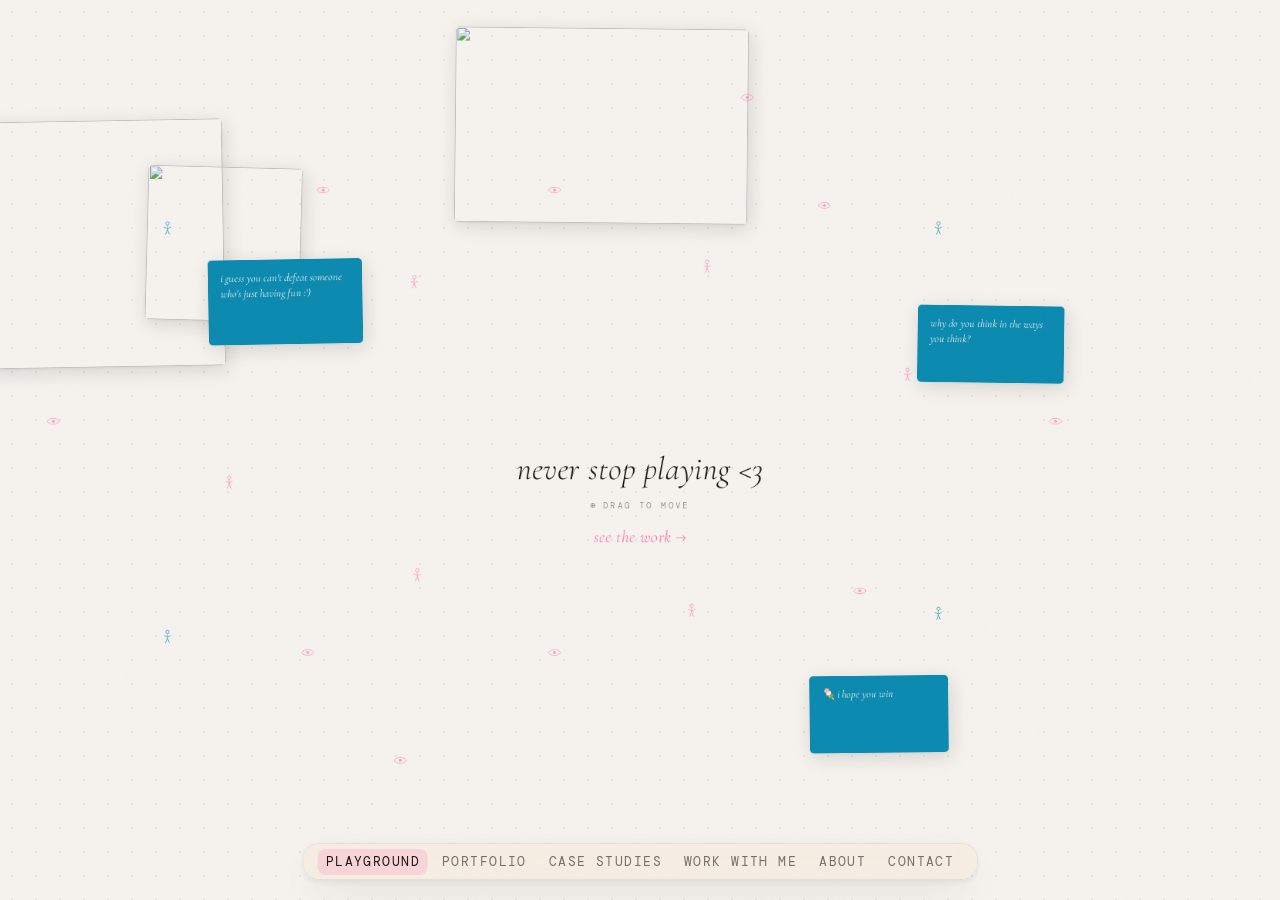
==== commit 234613c8: "nav: drop the wordmark, size the capsule to its row, let the panel go Three things Raj called out.  " ====
--- a/index.html
+++ b/index.html
@@ -52,7 +52,6 @@
 </div>
 
 <nav id="pg-nav">
-  <div class="pg-brand">raj!</div>
   <div class="pg-links">
     <a href="playground.html" class="active pg-home-link">Playground</a>
     <a href="portfolio.html" id="pg-port-link">Portfolio</a>
--- a/styles.css
+++ b/styles.css
@@ -1,6 +1,35 @@
 @view-transition { navigation: auto; }
 ::view-transition-old(root), ::view-transition-new(root) { animation-duration: 0.45s; }
 ::view-transition-old(nsp-headline), ::view-transition-new(nsp-headline) { animation-duration: 0.5s; animation-timing-function: cubic-bezier(0.4,0,0.2,1); }
+
+/* ======================================================
+   CAVEAT, SELF-HOSTED
+
+   Raj, 2026-08-12: on his phone the "(badly)" aside on About rendered in a
+   font that was not Caveat, while desktop was correct. It could not be
+   reproduced in a phone-width Chromium -- Caveat renders there -- which
+   leaves the one thing that genuinely differs per platform: the generic
+   `cursive` fallback. On iOS that resolves to Snell Roundhand, a copperplate
+   script that looks nothing like Caveat's marker hand, so any moment the
+   webfont is late or missing the word changes typeface. Serving the file
+   ourselves removes the third-party request, the UA sniffing and the
+   fallback window in one go, so every device gets the same letterforms.
+
+   The latin subset only (the three marks on this site are ascii), and it is
+   the variable file, so one 51KB request covers the 600 About and Work With
+   Me use and any weight a later mark wants. Caveat is OFL -- self-hosting is
+   what the licence is for. No build step: it is a static file.
+====================================================== */
+@font-face{
+  font-family:'Caveat';
+  font-style:normal;
+  font-weight:400 700;
+  font-display:swap;
+  src:url('/fonts/caveat-latin-var.woff2') format('woff2');
+  unicode-range:U+0000-00FF,U+0131,U+0152-0153,U+02BB-02BC,U+02C6,U+02DA,
+                U+02DC,U+0304,U+0308,U+0329,U+2000-206F,U+20AC,U+2122,U+2191,
+                U+2193,U+2212,U+2215,U+FEFF,U+FFFD;
+}
 
 /* ======================================================
    GLOBAL RESET + SCREEN SYSTEM
@@ -16,6 +45,40 @@
   --ink-body:#5a544c;   /* 6.6:1 on --bg-warm */
   --accent-r:#ff7bac;--accent-g:#3a8c52;--accent-b:#0d8aaf;
   --shadow:rgba(30,25,20,0.12);
+
+  /* ---- Easing ----
+     Four curves, named, and nothing else ships. The file had seven
+     hand-written cubic-beziers with no way to tell which was the house
+     curve, which is how a bounce ended up on a link hover and a second
+     "standard" curve ended up next to the first.
+
+       --e-out      anything entering, exiting or answering a press. Starts
+                    fast, so the interface replies in the frame the user is
+                    watching hardest. This is the default; reach for it
+                    unless one of the three below is the reason.
+       --e-in-out   something already on screen moving to a new place, where
+                    both ends need to be gentle.
+       --e-drawer   Ionic's drawer curve. The CIAD deck slides on it and the
+                    price fill wipes on it -- long travel that should feel
+                    weighted rather than snappy.
+       --e-dissolve the video intro only. A film dissolve over a second is
+                    not a UI transition and should not borrow the UI curve.
+       --e-spring   overshoots, and is allowed in exactly one place: the
+                    playground recenter, where thirty cards fly home on a
+                    stagger. That is a rare, deliberate, playful action.
+                    It was also on the CTA hover, which is none of those --
+                    a link that springs past its size every time the cursor
+                    crosses it. If you are reaching for this on anything a
+                    visitor triggers more than once a page, reach for
+                    --e-out instead.
+
+     Loops keep their own literal curve at the call site, because a curve
+     that has to be symmetric to loop cleanly is not one of these five. */
+  --e-out:cubic-bezier(0.23,1,0.32,1);
+  --e-in-out:cubic-bezier(0.77,0,0.175,1);
+  --e-drawer:cubic-bezier(0.32,0.72,0,1);
+  --e-dissolve:cubic-bezier(0.4,0,0.2,1);
+  --e-spring:cubic-bezier(0.34,1.56,0.64,1);
 
   /* ---- Type scale ----
      Twelve steps, no in-between values. If a new size feels needed, one of
@@ -81,29 +144,29 @@
 body{
   text-rendering:optimizeLegibility;
 }
-#screen-ciad,#screen-video{
+#screen-video{
   -webkit-font-smoothing:antialiased;
   -moz-osx-font-smoothing:grayscale;
 }
 /* Headings hold together instead of dropping a single orphan word. */
 h1,h2,h3,h4,h5,h6,
 .hub-title,.hub-opt-title,.reel-intro-title,.reel-name,
-.cs-title,.about-title,.w-h,.pg-headline{
+.cs-title,.about-title,.od-h,.pg-headline{
   text-wrap:balance;
 }
 /* Prose gets even rag and no one-word last line. */
 p,li,dd,figcaption,
-.hub-opt-desc,.hub-sub,.reel-credit-row,.w-p,.w-sb,.w-tier-desc{
+.hub-opt-desc,.reel-credit-row,.od-lead,.od-tier-desc{
   text-wrap:pretty;
 }
 /* Numerals line up in columns and tables of figures. */
-.hub-proof-num,.hub-fact dd,.w-tier-price,.w-tier-vol,.reel-groupmark-n{
+.hub-proof-num,.hub-fact dd,.od-tier-price,.reel-groupmark-n{
   font-variant-numeric:tabular-nums;
   font-feature-settings:"tnum" 1;
 }
 /* Measure: mono at 12-14px runs unreadable past ~66 characters. */
 .hub-opt-desc,.hub-steps li,.hub-done li,.hub-opt-forwho,
-.w-p,.w-sb,.reel-credit-row{
+.od-lead,.reel-credit-row{
   max-width:62ch;
 }
 
@@ -117,11 +180,11 @@
 /* ======================================================
    SCREEN 0: VIDEO INTRO
 ====================================================== */
-#screen-video{z-index:500;background:#0d0d0f;overflow:hidden;transition:opacity 1s cubic-bezier(0.4,0,0.2,1);height:100vh;height:100dvh;}
+#screen-video{z-index:500;background:#0d0d0f;overflow:hidden;transition:opacity 1s var(--e-dissolve);height:100vh;height:100dvh;}
 #screen-video.fading-out{opacity:0;}
 
 #controls-cover{position:absolute;bottom:0;left:0;right:0;height:52px;z-index:6;background:linear-gradient(to top,rgba(0,0,0,0.7) 0%,transparent 100%);pointer-events:none;}
-#vid-cover{position:fixed;inset:0;z-index:20;background:#0d0d0f;display:flex;align-items:center;justify-content:center;flex-direction:column;transition:opacity 1.2s cubic-bezier(0.4,0,0.2,1);}
+#vid-cover{position:fixed;inset:0;z-index:20;background:#0d0d0f;display:flex;align-items:center;justify-content:center;flex-direction:column;transition:opacity 1.2s var(--e-dissolve);}
 #vid-cover.fade{opacity:0;pointer-events:none;}
 #vid-thumbnail{position:absolute;inset:0;width:100%;height:100%;object-fit:cover;opacity:0;transition:opacity 0.6s ease;}
 #vid-thumbnail.show{opacity:1;}
@@ -130,13 +193,13 @@
 #raj-logo.in{opacity:1;transform:scale(1);}
 #raj-logo.waiting{animation:logo-breathe 2.6s cubic-bezier(0.45,0,0.55,1) infinite;}
 #raj-logo.out{opacity:0;transform:scale(0.97);animation:none;}
-#vid-text-overlay{position:fixed;inset:0;z-index:650;display:flex;flex-direction:column;align-items:center;justify-content:center;background:rgba(0,0,0,0.25);pointer-events:none;transition:background 0.6s cubic-bezier(0.4,0,0.2,1);}
+#vid-text-overlay{position:fixed;inset:0;z-index:650;display:flex;flex-direction:column;align-items:center;justify-content:center;background:rgba(0,0,0,0.25);pointer-events:none;transition:background 0.6s var(--e-dissolve);}
 #vid-text-overlay.clear{background:transparent;}
-#vid-headline{font-family:'Cormorant Garamond',serif;font-style:italic;font-weight:300;font-size:clamp(28px,5vw,42px);color:#fff;letter-spacing:0.015em;text-shadow:0 2px 20px rgba(0,0,0,0.5);opacity:0;transform:translateY(6px);transition:opacity 0.5s cubic-bezier(0.4,0,0.2,1),transform 0.5s cubic-bezier(0.4,0,0.2,1),color 0.5s cubic-bezier(0.4,0,0.2,1),text-shadow 0.5s cubic-bezier(0.4,0,0.2,1);view-transition-name:nsp-headline;}
+#vid-headline{font-family:'Cormorant Garamond',serif;font-style:italic;font-weight:300;font-size:clamp(28px,5vw,42px);color:#fff;letter-spacing:0.015em;text-shadow:0 2px 20px rgba(0,0,0,0.5);opacity:0;transform:translateY(6px);transition:opacity 0.5s var(--e-dissolve),transform 0.5s var(--e-dissolve),color 0.5s var(--e-dissolve),text-shadow 0.5s var(--e-dissolve);view-transition-name:nsp-headline;}
 #vid-headline.show{opacity:1;transform:translateY(0);}
 #vid-headline.out{opacity:0;transition:opacity 0.4s ease;}
 #vid-headline.dark{color:var(--ink);text-shadow:none;}
-#vid-white{position:fixed;inset:0;z-index:600;background:var(--bg-warm);opacity:0;pointer-events:none;transition:opacity 0.6s cubic-bezier(0.4,0,0.2,1);}
+#vid-white{position:fixed;inset:0;z-index:600;background:var(--bg-warm);opacity:0;pointer-events:none;transition:opacity 0.6s var(--e-dissolve);}
 #vid-white.flash{opacity:1;}
 
 
@@ -145,62 +208,240 @@
 ====================================================== */
 #screen-playground{z-index:100;background:var(--bg-warm);font-family:'DM Mono',monospace;cursor:crosshair;user-select:none;-webkit-user-select:none;-webkit-tap-highlight-color:transparent;}
 
-#pg-nav{position:fixed;top:0;left:0;right:0;z-index:900;display:flex;align-items:center;justify-content:space-between;padding:13px 28px;pointer-events:none;background:rgba(245,242,238,0.92);backdrop-filter:blur(16px);-webkit-backdrop-filter:blur(16px);border-bottom:1px solid rgba(30,25,20,0.06);}
+/* ── the nav: a floating capsule, bottom centre ─────────────────────────
+   It was a full-width bar welded to the top edge with a hairline under it.
+   Raj, 2026-08-26, against oddfellows.tv: take the placement and the
+   behaviour from there, not the material. So this is still warm paper at 92%
+   behind the same blur(16px) it always had, and it still carries the brand
+   and every link -- their bar is three words of glass that picks up whatever
+   image is behind it, which works because their whole site is full-bleed
+   photography and ours is flat paper on four pages out of seven.
+
+   What did come from them: it floats, it is bottom-anchored so it grows
+   upward, and the link row stays welded to its bottom edge while it grows.
+   That last part is the whole trick -- a panel that appears above a bar is a
+   popover, a bar whose top edge moves up is one object getting bigger.
+
+   Bottom-anchored also means every page had to give back the strip it was
+   using down there: --nav-clear is published by shared.js and CIAD's bar,
+   playground's recenter, portfolio's hint and cue, About's mosaic floor and
+   the two scrolling pages' last row all sit on it. The top clearance those
+   pages were paying for the old bar comes back, which is roughly what the
+   bottom now costs. */
+#pg-nav{
+  --nav-gap:20px;
+  --nav-r:16px;
+  position:fixed;z-index:900;
+  left:50%;bottom:var(--nav-gap);transform:translateX(-50%);
+  width:max-content;max-width:calc(100vw - 28px);
+  display:flex;flex-direction:column;align-items:stretch;
+  background:transparent;
+  border:1px solid rgba(30,25,20,0.07);
+  border-radius:var(--nav-r);
+  /* the site's own two-part shadow, same language as the hero tile: a tight
+     contact shadow so it sits on the paper, a long soft one so it floats
+     off it. A floating object needs both; the old bar needed neither. */
+  box-shadow:0 2px 6px rgba(45,33,22,0.07), 0 16px 40px -14px rgba(45,33,22,0.24);
+  /* No overflow:hidden here. It is what a backdrop-filter cannot survive on
+     a box whose height is animating -- Chrome stops repainting the filter
+     over part of the capsule and the page behind shows through the panel,
+     sharp and unblurred, with About's own paragraphs running through the
+     rows. The clip belongs to .nav-panel, which is the only thing that needs
+     clipping, and which is not the filtered box. */
+  overflow:visible;
+  /* the old bar was pointer-events:none because it spanned the whole top
+     edge and would have eaten playground's drag. A compact capsule with a
+     real background underneath it should catch what lands on it. */
+  pointer-events:auto;
+}
+/* The glass is its own layer rather than a filter on #pg-nav itself. With it
+   on the nav, Chrome does not repaint the backdrop over the strip a growing
+   panel reveals -- the page behind stays sharp and unblurred under the new
+   half of the capsule, and you read the nav's rows through About's own
+   paragraphs. A separate layer that is sized by the same box but does not
+   own the animating overflow repaints correctly. */
+#pg-nav::before{
+  content:'';position:absolute;inset:0;z-index:-1;
+  border-radius:inherit;
+  background:rgba(253,251,249,0.86);
+  backdrop-filter:blur(16px) saturate(1.4);
+  -webkit-backdrop-filter:blur(16px) saturate(1.4);
+}
 /* index.html is the only dark page left -- CIAD is light, always. */
-[data-theme="dark"] #pg-nav{background:rgba(13,13,15,0.88);border-bottom-color:rgba(255,255,255,0.07);}
-[data-theme="light"] #pg-nav{background:rgba(245,237,225,0.90);border-bottom-color:rgba(120,80,40,0.10);}
-.pg-brand{font-family:'DM Mono',monospace;font-size:16px;font-weight:400;letter-spacing:0.1em;color:var(--ink);pointer-events:all;cursor:pointer;}
-.pg-brand a{color:inherit;text-decoration:none;cursor:pointer;}
-.pg-links{display:flex;gap:26px;pointer-events:all;}
-.pg-links a{font-family:'DM Mono',monospace;font-size:13px;font-weight:400;letter-spacing:0.11em;text-transform:uppercase;color:var(--ink);text-decoration:none;opacity:0.58;transition:opacity 0.2s;cursor:pointer;white-space:nowrap;position:relative;}
+[data-theme="dark"] #pg-nav::before{background:rgba(13,13,15,0.88);}
+[data-theme="dark"] #pg-nav{border-color:rgba(255,255,255,0.09);}
+[data-theme="light"] #pg-nav::before{background:rgba(245,237,225,0.90);}
+[data-theme="light"] #pg-nav{border-color:rgba(120,80,40,0.12);}
+
+/* Just the links now. The wordmark came off on Raj's call: it pointed at
+   playground.html and the first link in the row already does, so it was a
+   second control for one destination taking up the capsule's left third. */
+.nav-row{
+  display:flex;align-items:center;justify-content:center;
+  padding:11px 22px;
+}
+.pg-links{display:flex;align-items:center;gap:22px;position:relative;}
+.pg-links a,.pg-links button{
+  font-family:'DM Mono',monospace;font-size:13px;font-weight:400;letter-spacing:0.11em;
+  text-transform:uppercase;color:var(--ink);text-decoration:none;opacity:0.58;
+  transition:opacity 0.2s ease,transform 0.14s var(--e-out);
+  cursor:pointer;white-space:nowrap;position:relative;z-index:1;
+  background:none;border:0;padding:0;line-height:1;
+}
 .nav-short{display:none;}
-/* Mobile: compact nav.
-   space-between with no gap let the links run right into the brand at
-   390px -- "raj!PLAYGROUND". The gap guarantees separation; the tighter
-   tracking buys back the width it costs. */
+
+/* ── the pill ──────────────────────────────────────────────────────────
+   One rounded mark that travels between the links, replacing the 1.5px pink
+   underline that used to hang off whichever link was current. It is a single
+   element positioned by shared.js rather than a background per link, which is
+   the only way it can read as one object moving rather than two fading.
+
+   It keeps a view-transition-name, so a real cross-page navigation still
+   slides it from the old page's link to the new one instead of cutting --
+   that behaviour was the underline's whole reason for being a real element
+   and it survives the swap.
+
+   Two colours, one element: pink where it is resting, which is the page you
+   are on, and a neutral ink wash while it is following the cursor, which is
+   a page you might go to. That keeps the accent doing the job it already had
+   -- marking the current page -- instead of spending it on a hover. */
+.nav-pill{
+  position:absolute;left:0;top:50%;
+  height:26px;margin-top:-13px;width:0;
+  border-radius:8px;
+  background:rgba(255,123,172,0.22);
+  pointer-events:none;z-index:0;
+  transition:transform 0.22s var(--e-out),
+             width 0.22s var(--e-out),
+             background-color 0.22s ease,
+             opacity 0.18s ease;
+  view-transition-name:nav-pill;
+}
+/* travelling: the mark is no longer saying "you are here" */
+.nav-pill.roaming{background:rgba(30,25,20,0.07);}
+/* before shared.js has measured anything, and on a page with no active link */
+.nav-pill.idle{opacity:0;}
+::view-transition-group(nav-pill){
+  animation-duration:0.42s;
+  animation-timing-function:var(--e-out);
+}
+::view-transition-old(nav-pill),::view-transition-new(nav-pill){
+  animation-duration:0.42s;
+}
+
+/* ── the panel ─────────────────────────────────────────────────────────
+   Height is set in px by shared.js and animated; auto does not transition and
+   a max-height guess makes the easing land early or late depending on which
+   panel opened. --e-drawer, the curve CIAD's deck already travels on: this is
+   long travel that should feel weighted rather than snappy.
+   The contents arrive after the box has mostly opened, and start 6px low and
+   transparent rather than from nothing. */
+.nav-panel{
+  height:0;overflow:hidden;
+  width:0;min-width:100%;
+  /* the capsule's top corners, since the panel is what occupies them once it
+     is open and the nav no longer clips */
+  border-radius:var(--nav-r) var(--nav-r) 0 0;
+  transition:height 0.34s var(--e-drawer);
+}
+.nav-panel-in{
+  position:relative;
+  padding:18px 18px 6px;
+  opacity:0;transform:translateY(6px);
+  transition:opacity 0.2s var(--e-out),transform 0.2s var(--e-out);
+}
+#pg-nav.nav-open .nav-panel-in{opacity:1;transform:none;transition-delay:0.09s;}
+
+/* label left, close right, on one line. The close button was absolutely
+   positioned over the panel's top-right, which on a phone put a 44px tap
+   target straight through the first row -- the global mobile rule gives every
+   button that height and the panel had not accounted for it. */
+.nav-panel-head{
+  display:flex;align-items:center;justify-content:space-between;
+  gap:12px;margin-bottom:9px;min-height:16px;
+}
+.nav-panel-label{
+  font-family:'DM Mono',monospace;font-size:var(--t-micro);
+  letter-spacing:var(--tr-label);text-transform:uppercase;
+  color:var(--ink-muted);
+}
+.nav-panel-list{display:flex;flex-direction:column;gap:2px;}
+.nav-panel-list a{
+  display:flex;align-items:baseline;gap:12px;
+  font-family:'DM Mono',monospace;font-size:var(--t-read);
+  color:var(--ink);text-decoration:none;
+  padding:7px 8px;margin:0 -8px;border-radius:7px;
+  transition:background-color 0.16s ease;
+}
+.nav-panel-list a .np-sub{
+  font-size:var(--t-micro);letter-spacing:var(--tr-label);text-transform:uppercase;
+  color:var(--ink-muted);margin-left:auto;
+}
+@media(hover:hover) and (pointer:fine){
+  .nav-panel-list a:hover{background:rgba(30,25,20,0.05);}
+}
+.nav-panel-list a:active{background:rgba(30,25,20,0.08);}
+/* the one link out of the panel gets the page's other accent, same split the
+   rest of the site runs: pink is the person and the way to reach him */
+.nav-panel-list a.np-out{color:var(--accent-r);}
+
+.nav-close{
+  flex:0 0 auto;
+  width:24px;height:24px;border:0;border-radius:6px;background:none;
+  color:var(--ink-muted);font-family:'DM Mono',monospace;font-size:14px;
+  line-height:1;cursor:pointer;
+  display:flex;align-items:center;justify-content:center;
+  transition:background-color 0.16s ease,color 0.16s ease;
+}
+@media(hover:hover) and (pointer:fine){
+  .nav-close:hover{background:rgba(30,25,20,0.06);color:var(--ink);}
+}
+.nav-close:active{transform:scale(0.94);}
+
+/* Mobile: the brand comes off. It is a second control pointing at
+   playground.html, which the first link in the row already does, and the row
+   needs those 42px more than the capsule needs a wordmark on it. */
 @media(max-width:639px){
-  #pg-nav{padding:5px 14px;gap:12px;}
-  .pg-brand{font-size:11px !important;flex-shrink:0;}
-  .pg-links{gap:10px;}
-  .pg-links a{font-size:10px !important;letter-spacing:0.05em;white-space:nowrap;}
-  .nav-ink{bottom:-3px;}
+  #pg-nav{--nav-gap:10px;--nav-r:14px;width:calc(100vw - 20px);max-width:calc(100vw - 20px);}
+  .nav-row{padding:5px 12px;justify-content:space-between;}
+  .pg-brand{display:none;}
+  .pg-links{gap:0;flex:1;justify-content:space-between;}
+  .pg-links a,.pg-links button{font-size:10px !important;letter-spacing:0.04em;white-space:nowrap;}
+  .nav-pill{height:22px;margin-top:-11px;border-radius:6px;}
   .nav-full{display:none;}
   .nav-short{display:inline;}
+  .nav-panel-in{padding:14px 12px 4px;}
   .pg-headline{font-size:28px;}
 }
-.pg-links a:hover{opacity:1;}
+/* Gated. Ungated, a tap on a phone left the link sitting at full opacity
+   after the finger lifted, so the nav showed two "current" pages at once
+   until the next navigation repainted it. */
+@media(hover:hover) and (pointer:fine){
+  .pg-links a:hover,.pg-links button:hover{opacity:1;}
+}
 .pg-links a.active{opacity:1;text-decoration:none;}
-
-/* Nav ink — the active-page marker. One per document, same
-   view-transition-name on every page, so a cross-document navigation slides it
-   from the old link to the new one instead of cutting. Has to be a real
-   element: view-transition-name doesn't apply to ::after. */
-.nav-ink{
-  position:absolute;left:0;right:0;bottom:-5px;height:1.5px;
-  background:var(--accent-r);border-radius:2px;
-  view-transition-name:nav-ink;
-}
-::view-transition-group(nav-ink){
-  animation-duration:0.42s;
-  animation-timing-function:cubic-bezier(0.23,1,0.32,1);
-}
-::view-transition-old(nav-ink),::view-transition-new(nav-ink){
-  animation-duration:0.42s;
+/* The nav is the one thing on this site touched on every page, so its press
+   answer is the smallest one that still registers: full opacity and a hair
+   under size, back in 140ms. Nothing here fades in or slides -- the pill
+   above already carries the only motion this bar is allowed. */
+.pg-links a:active,.pg-links button:active,.pg-brand a:active{opacity:1;transform:scale(0.94);}
+.pg-links a:focus-visible,.pg-links button:focus-visible,.nav-close:focus-visible,.nav-panel-list a:focus-visible{
+  outline:2px solid var(--accent-r);outline-offset:3px;border-radius:4px;opacity:1;
 }
 
 #pg-canvas{position:absolute;inset:0;overflow:hidden;cursor:grab;touch-action:none;background:var(--bg-warm);}
 #pg-canvas::before{content:'';position:absolute;inset:0;z-index:0;background-image:radial-gradient(circle, rgba(180,175,168,0.25) 1px, transparent 1px);background-size:24px 24px;pointer-events:none;}
 #pg-canvas.dragging{cursor:grabbing;}
 #pg-world{position:absolute;top:0;left:0;width:3600px;height:2800px;will-change:transform;z-index:1;transform-origin:0 0;}
-.pg-recenter{position:fixed;bottom:28px;right:28px;z-index:200;font-family:'DM Mono',monospace;font-size:11px;font-weight:400;letter-spacing:0.12em;text-transform:lowercase;color:var(--ink);background:rgba(245,242,238,0.85);backdrop-filter:blur(12px);-webkit-backdrop-filter:blur(12px);border:1px solid rgba(0,0,0,0.08);border-radius:20px;padding:8px 18px;cursor:pointer;transition:opacity 0.35s ease,transform 0.16s cubic-bezier(0.23,1,0.32,1),background 0.2s ease;box-shadow:0 2px 12px rgba(0,0,0,0.06);}
+.pg-recenter{position:fixed;bottom:calc(var(--nav-clear,86px) + 10px);right:28px;z-index:200;font-family:'DM Mono',monospace;font-size:11px;font-weight:400;letter-spacing:0.12em;text-transform:lowercase;color:var(--ink);background:rgba(245,242,238,0.85);backdrop-filter:blur(12px);-webkit-backdrop-filter:blur(12px);border:1px solid rgba(0,0,0,0.08);border-radius:20px;padding:8px 18px;cursor:pointer;transition:opacity 0.35s ease,transform 0.16s var(--e-out),background 0.2s ease;box-shadow:0 2px 12px rgba(0,0,0,0.06);}
 @media(hover:hover) and (pointer:fine){
 .pg-recenter:hover{background:rgba(245,242,238,1);transform:scale(1.04);}
 }
 .pg-recenter:active{transform:scale(0.97);}
 
 /* macOS window drag — card lifts and shrinks under cursor */
-.pg-card.dragging-macos{transition:transform 160ms cubic-bezier(0.23,1,0.32,1),box-shadow 160ms cubic-bezier(0.23,1,0.32,1)!important;animation-play-state:paused!important;z-index:120!important;cursor:grabbing!important;}
-.pg-card.drop-settle{transition:box-shadow 300ms cubic-bezier(0.23,1,0.32,1)!important;}
+.pg-card.dragging-macos{transition:transform 160ms var(--e-out),box-shadow 160ms var(--e-out)!important;animation-play-state:paused!important;z-index:120!important;cursor:grabbing!important;}
+.pg-card.drop-settle{transition:box-shadow 300ms var(--e-out)!important;}
 
 .pg-center{position:absolute;text-align:center;z-index:90;pointer-events:none;transform:translate(-50%,-50%);}
 .pg-headline{font-family:'Cormorant Garamond',serif;font-style:italic;font-weight:300;font-size:42px;line-height:1.2;color:var(--ink);letter-spacing:0.015em;white-space:nowrap;view-transition-name:nsp-headline;}
@@ -220,10 +461,10 @@
 @keyframes pgCtaIn{from{opacity:0;transform:translateY(8px);}to{opacity:1;transform:translateY(0);}}
 @keyframes pgBreathe{0%,100%{opacity:0.8;}50%{opacity:1;}}
 
-.pg-card{position:absolute;border-radius:5px;overflow:hidden;cursor:grab;box-shadow:3px 6px 24px rgba(30,25,20,0.14),0 1px 4px rgba(30,25,20,0.05);transition:box-shadow 0.25s cubic-bezier(0.23,1,0.32,1),transform 0.25s cubic-bezier(0.23,1,0.32,1);cursor:pointer;}
+.pg-card{position:absolute;border-radius:5px;overflow:hidden;cursor:grab;box-shadow:3px 6px 24px rgba(30,25,20,0.14),0 1px 4px rgba(30,25,20,0.05);transition:box-shadow 0.25s var(--e-out),transform 0.25s var(--e-out);cursor:pointer;}
 @media(hover:hover) and (pointer:fine){.pg-card:hover{box-shadow:4px 10px 38px rgba(30,25,20,0.2);z-index:80!important;}}
 .pg-card img{width:100%;height:100%;object-fit:cover;display:block;}
-.pg-card-link::after{content:'->';position:absolute;top:10px;right:12px;font-family:'DM Mono',monospace;font-size:12px;color:rgba(255,255,255,0.4);opacity:0;transform:translateX(-4px);transition:opacity 0.2s cubic-bezier(0.23,1,0.32,1),transform 0.2s cubic-bezier(0.23,1,0.32,1);}
+.pg-card-link::after{content:'->';position:absolute;top:10px;right:12px;font-family:'DM Mono',monospace;font-size:12px;color:rgba(255,255,255,0.4);opacity:0;transform:translateX(-4px);transition:opacity 0.2s var(--e-out),transform 0.2s var(--e-out);}
 @media(hover:hover) and (pointer:fine){.pg-card-link:hover::after{opacity:1;transform:translateX(0);}}
 .pg-video-card::after{display:none;}
 
@@ -233,7 +474,9 @@
 .pg-text-tag{font-family:'DM Mono',monospace;font-size:9px;letter-spacing:0.16em;text-transform:uppercase;color:var(--ink-muted);font-weight:300;}
 
 .pg-glyph{position:absolute;pointer-events:none;opacity:0.68;color:var(--accent-r);z-index:50;}
-.pg-glyph.g{color:var(--accent-g);}
+/* .g (green) is gone with the marks that used it -- it was the site's only
+   green and playground's third accent. --accent-g stays declared in :root:
+   it is Raj's palette, not this page's leftover. */
 .pg-glyph.b{color:var(--accent-b);}
 .pg-glyph.f{color:var(--ink-faint);}
 
@@ -288,7 +531,12 @@
 }
 
 /* Magnetic CTA base */
-.pg-cta,.hub-cta-link{transition:color 0.25s,transform 0.3s cubic-bezier(0.34,1.56,0.64,1);}
+/* No overshoot. This was a back-out curve at 300ms -- a bounce on a hover,
+   which is a gesture repeated dozens of times a session, and 1.56 means the
+   link visibly springs past its size and settles back every pass of the
+   cursor. Bounce belongs on drag-to-dismiss and on things you see once.
+   The house ease-out at 200ms answers instantly and stops. */
+.pg-cta,.hub-cta-link{transition:color 0.2s ease,transform 0.2s var(--e-out);}
 
 /* ======================================================
    SCREEN 2: THE BASECAMP HUB
@@ -296,48 +544,91 @@
    Budgets (see CLAUDE.md "The subtraction rule"):
      type    5 sizes  — display / title / prose / body / label
      accent  1 colour — pink, and its job is: the recommended path
-     spacing 3 tiers  — 8 inside a unit, 32 between units, 128 between sections
+     spacing 3 tiers  — 8 inside a unit, 32 between units, 96 between sections
      objects 0        — this page is a decision, not a scrapbook
 
    The page asks one question: which of these two. So the two answers sit
-   SIDE BY SIDE, and the gap between them (48px) is deliberately larger
-   than the padding within them (28px) — otherwise they fuse into one blob
+   SIDE BY SIDE, and the gap between them (56px) is deliberately larger
+   than the padding within them (32px) — otherwise they fuse into one blob
    and the choice stops reading as a choice.
+
+   Two things it stopped doing:
+
+   1. It was centred, in a 620px column, on a 1440px screen — a masthead
+      with an empty field either side of it and 128px of nothing under it.
+      Now the headline runs along the left and the quote sits in the right
+      margin beside it, which is one band instead of two and puts the page
+      back inside one viewport.
+
+   2. Both cards had the same border, the same fill and the same radius, so
+      neither was the focal point. Uniform emphasis is identical to none.
+      The recommended one is now a raised sheet of paper; the other is set
+      straight onto the page with a single rule. The recommendation is
+      readable at a squint, before a word of it has been read.
 ====================================================== */
-#screen-hub{z-index:50;background:var(--bg-warm);display:flex;align-items:flex-start;justify-content:center;overflow-y:auto;overflow-x:hidden;-webkit-overflow-scrolling:touch;}
-#screen-hub::after{content:'';position:absolute;inset:0;z-index:1;background-image:url("data:image/svg+xml,%3Csvg xmlns='http://www.w3.org/2000/svg' width='200' height='200'%3E%3Cfilter id='n'%3E%3CfeTurbulence type='fractalNoise' baseFrequency='0.85' numOctaves='4' stitchTiles='stitch'/%3E%3C/filter%3E%3Crect width='200' height='200' filter='url(%23n)' opacity='0.018'/%3E%3C/svg%3E");pointer-events:none;}
+/* `align-content: safe center`, NOT plain centring and NOT auto margins.
+   Centring a child that is taller than its scroll container pushes the
+   overflow above the scroll origin where it can never be reached -- on a
+   phone that ate the entire masthead. `safe` centres when there is room and
+   falls back to start when there is not, which is what the auto margins used
+   to fake. The margins had to go because an auto margin resolves to a real
+   pixel value (27px at 1440x900, 8px at 1366x768) that reads as a spacing
+   tier nobody chose. */
+#screen-hub{z-index:50;background:var(--bg-warm);display:grid;justify-items:center;align-content:safe center;overflow-y:auto;overflow-x:hidden;-webkit-overflow-scrolling:touch;}
+#screen-hub::after{content:'';position:absolute;inset:0;z-index:1;background-image:url("data:image/svg+xml,%3Csvg xmlns='http://www.w3.org/2000/svg' width='200' height='200'%3E%3Cfilter id='n'%3E%3CfeTurbulence type='fractalNoise' baseFrequency='0.85' numOctaves='4' stitchTiles='stitch'/%3E%3C/filter%3E%3Crect width='200' height='200' filter='url(%23n)' opacity='0.026'/%3E%3C/svg%3E");pointer-events:none;}
 
 #hub-loader{position:absolute;inset:0;z-index:100;display:flex;align-items:center;justify-content:center;background:var(--bg-warm);transition:opacity 0.35s ease,visibility 0.35s ease;}
 #hub-loader.done{opacity:0;visibility:hidden;pointer-events:none;}
-#hub-logo{width:min(260px,55vw);height:auto;opacity:0;transform:scale(0.96);animation:hubLogoIn 0.45s cubic-bezier(0.16,1,0.3,1) 0.15s forwards;}
+#hub-logo{width:min(260px,55vw);height:auto;opacity:0;transform:scale(0.96);animation:hubLogoIn 0.45s var(--e-out) 0.15s forwards;}
 @keyframes hubLogoIn{to{opacity:1;transform:scale(1);}}
 
 #hub-back{display:none;}
 #back-home{display:none !important;}
 
 #hub-content{
-  --hb-display:clamp(32px,5vw,46px);
+  --hb-display:clamp(29px,3.4vw,48px);
   --hb-title:24px;
   --hb-prose:17px;
   --hb-body:14px;
   --hb-label:11px;
 
+  /* Four tiers, and each one has to be visibly bigger than the one below or
+     it communicates nothing and costs a decision:
+       tight    inside a unit
+       unit     between units inside a card
+       pair     between the two things being compared
+       section  between the masthead band and the choice band
+     `pair` and `section` used to land 2px apart (56 and 54), which meant the
+     page had no readable difference between "these are two options" and
+     "this is a new band". `section` is now clearly the largest. */
   --hb-tight:8px;
   --hb-unit:32px;
-  --hb-section:128px;
+  --hb-pair:56px;
+  --hb-section:clamp(64px,9vh,96px);
+
+  /* fallback for the per-option accent tokens below, so anything that ever
+     lands outside a .hub-option still draws a border instead of none */
+  --opt-accent:var(--ink);--opt-deep:var(--ink);--opt-rgb:30,25,20;
 
   position:relative;z-index:10;
-  display:flex;flex-direction:column;align-items:center;
-  text-align:center;
-  max-width:1000px;padding:88px 28px 140px;
+  display:flex;flex-direction:column;align-items:stretch;
+  text-align:left;
+  max-width:1160px;padding:30px 32px calc(12px + var(--nav-clear,86px));
   opacity:0;transition:opacity 0.5s ease;
   width:100%;
   gap:var(--hb-section);
 }
 #hub-content.visible{opacity:1;}
 
-/* ── header ────────────────────────────────────────── */
-.hub-head{max-width:620px;}
+/* ── masthead: the question on the left, a client answering on the right ── */
+.hub-top{
+  display:grid;
+  grid-template-columns:minmax(0,1.5fr) minmax(280px,0.5fr);
+  gap:var(--hb-pair);align-items:end;
+}
+/* the <br> in the markup does the breaking; no measure limit here, or the
+   display type wraps a word per line */
+.hub-head{min-width:0;}
 .hub-eyebrow{
   font-family:'DM Mono',monospace;font-size:var(--hb-label);
   letter-spacing:0.18em;text-transform:uppercase;
@@ -345,65 +636,99 @@
 }
 .hub-title{
   font-family:'Cormorant Garamond',serif;font-style:italic;font-weight:300;
-  font-size:var(--hb-display);line-height:1.15;letter-spacing:-0.01em;
-  color:var(--ink);margin-bottom:var(--hb-unit);
+  font-size:var(--hb-display);line-height:1.08;letter-spacing:-0.018em;
+  color:var(--ink);margin:0;text-wrap:balance;
 }
 .hub-title em{font-style:italic;color:var(--accent-r);}
-.hub-sub{
-  font-family:'DM Mono',monospace;font-size:var(--hb-body);
-  color:var(--ink-muted);letter-spacing:0.06em;line-height:1.66;margin:0;
-}
+/* "two ways in. pick what fits." is gone: there are two cards, side by
+   side, one of them marked. The sentence was narrating the layout. */
 
 /* ── the choice ────────────────────────────────────── */
 /* gap (48) > card padding (28): the two options must read as two things.
    stretch, not start: equal-height cards put both CTAs on the same
    baseline, which is what makes the pair scan as one comparison. */
+/* start, not stretch. Stretching made both columns as tall as the taller
+   one and then pinned each CTA to the bottom, which left 150px of nothing
+   above the second button -- the exact dead band this page was supposed to
+   lose. The two offers are compared by starting together and sharing a
+   structure, not by ending together. */
 .hub-options{
   display:grid;grid-template-columns:1fr 1fr;
-  align-items:stretch;
-  gap:48px;width:100%;
-}
+  align-items:start;
+  gap:var(--hb-pair);width:100%;
+}
+/* Each option carries its own accent, and the split means something — the
+   same rule About runs on. Pink is the recommended path; blue is the one
+   you scope yourself. Two accents used interchangeably would be noise;
+   these two never appear in the same column.
+   --opt-deep is the same hue darkened to 4.6:1 on warm paper, for the two
+   places the accent is actually small text rather than a rule. */
 .hub-option{
+  --opt-accent:var(--accent-r);
+  --opt-rgb:255,123,172;
+  --opt-deep:var(--accent-r);
   display:flex;flex-direction:column;align-items:flex-start;
-  height:100%;
-  padding:28px;border-radius:10px;
-  border:1px solid rgba(30,25,20,0.08);
-  background:rgba(255,255,255,0.48);
   text-align:left;
-  transition:border-color 0.22s cubic-bezier(0.23,1,0.32,1),
-             background 0.22s cubic-bezier(0.23,1,0.32,1),
-             box-shadow 0.22s cubic-bezier(0.23,1,0.32,1);
-}
-@media(hover:hover) and (pointer:fine){
-  .hub-option:hover{
-    border-color:rgba(30,25,20,0.16);
-    background:rgba(255,255,255,0.78);
-    box-shadow:0 6px 28px rgba(30,25,20,0.09),0 1px 4px rgba(30,25,20,0.04);
-  }
-}
-
-/* the recommended path — the one place pink is allowed to mean something */
+}
+.hub-option:not(.hub-option-primary){
+  --opt-accent:var(--accent-b);
+  --opt-rgb:13,138,175;
+  --opt-deep:#0b7695;
+}
+
+/* THE FOCAL POINT. A sheet of paper set down on the page: warmer than the
+   ground it sits on, with a shadow that has direction and a warm cast
+   rather than the grey default. Everything else on this screen is flat. */
 .hub-option-primary{
-  border-color:rgba(255,123,172,0.22);
-  background:rgba(255,123,172,0.05);
+  padding:32px;border-radius:12px;
+  background:#fffdfa;
+  border:1px solid rgba(255,123,172,0.20);
+  box-shadow:0 1px 2px rgba(72,48,30,0.05),
+             0 10px 24px -14px rgba(72,48,30,0.28),
+             0 28px 60px -34px rgba(72,48,30,0.30);
+  transition:transform 0.28s var(--e-out),
+             box-shadow 0.28s var(--e-out),
+             border-color 0.28s var(--e-out);
 }
 @media(hover:hover) and (pointer:fine){
   .hub-option-primary:hover{
-    border-color:rgba(255,123,172,0.38);
-    background:rgba(255,123,172,0.08);
-    box-shadow:0 6px 28px rgba(255,123,172,0.10),0 1px 4px rgba(255,123,172,0.06);
+    transform:translateY(-3px);
+    border-color:rgba(255,123,172,0.34);
+    box-shadow:0 2px 4px rgba(72,48,30,0.05),
+               0 16px 32px -14px rgba(72,48,30,0.30),
+               0 40px 80px -34px rgba(72,48,30,0.34);
   }
 }
-/* Outlined, not filled: exactly one filled-pink element per card, and
-   that budget belongs to the CTA. A filled tag competing with a filled
-   button is two things shouting the same colour at each other. */
-.hub-opt-tag{
-  display:inline-block;
-  font-family:'DM Mono',monospace;
-  font-size:var(--hb-label);letter-spacing:0.16em;text-transform:uppercase;
-  color:var(--accent-r);background:rgba(255,123,172,0.10);
-  border:1px solid rgba(255,123,172,0.30);
-  border-radius:20px;padding:2px 9px;
+@media(prefers-reduced-motion:reduce){
+  .hub-option-primary{transition:box-shadow 0.28s ease,border-color 0.28s ease;}
+  .hub-option-primary:hover{transform:none;}
+}
+
+/* The alternative is set straight onto the page. No box, no fill, no
+   radius, no shadow -- one rule to hold the column. It is not a lesser
+   offer, it is a quieter one, and the quiet is what lets the other card
+   read as the recommendation from across the room.
+   The rule is the whole blue: a spine, not a fill. Tinting a background
+   here would give the column weight and break that. */
+.hub-option:not(.hub-option-primary){
+  padding:4px 0 0 24px;
+  border-left:1px solid rgba(var(--opt-rgb),0.42);
+}
+/* the secondary has no Caveat mark above it, so its kind line is where the
+   column declares itself. Full opacity, not 0.7 -- the tint is doing the
+   quieting now, it doesn't also need to be faded. */
+.hub-option:not(.hub-option-primary) .hub-opt-kind{
+  color:var(--opt-deep);opacity:1;
+}
+
+/* A note in the margin in Raj's hand, not a SaaS "MOST POPULAR" pill.
+   Removes a border, a radius, a tint and a set of uppercase tracking; adds
+   three words. Caveat replaces the two font families this page was loading
+   and never used (Playfair Display, DM Sans). */
+.hub-opt-mark{
+  font-family:'Caveat','Cormorant Garamond',serif;font-weight:600;
+  font-size:var(--hb-title);line-height:1;color:var(--accent-r);
+  display:inline-block;transform:rotate(-2.2deg);transform-origin:left center;
   margin-bottom:var(--hb-tight);
 }
 .hub-opt-kind{
@@ -424,10 +749,93 @@
 
 /* Facts — the three things that decide the choice. Two fragments each,
    not three: the unit now lives inside the value string. */
+/* ── build your month ────────────────────────────────
+   The same interaction CIAD's price screen runs, sized for a card rather
+   than a screen. There the month is 7 across and 5 down, because a week's
+   width is what makes thirty squares read as a month; here the card has
+   about 60px of slack before this page stops fitting one viewport, so it is
+   one strip of thirty. A strip still shows the two things that matter -- how
+   many, and spread rather than batched -- and it costs a fifth of the height.
+
+   The metaphor budget is not spent twice: this is the *same* object as the
+   deck's, not a second one. Their choice rides through on ?pkg= so CIAD
+   opens on the package they just built. */
+/* --hb-tight, not --hb-unit: the label is part of the block below it and
+   the desc above already ends a thought. At --hb-unit this card ran 50px
+   past a 900-tall viewport, and this page fits one screen exactly. */
+/* width:100% because .hub-option is a flex column with align-items:
+   flex-start -- children size to content unless told otherwise, which is
+   why .hub-facts already declares it. Without it the slider and the month
+   were half the card wide while the copy above ran full width. */
+.hub-build{ margin-top:var(--hb-tight);width:100%; }
+.hub-build-label{
+  display:block;margin-bottom:var(--hb-tight);
+  font-family:'DM Mono',monospace;font-size:var(--hb-label);
+  letter-spacing:0.15em;text-transform:uppercase;
+  color:var(--ink-muted);opacity:0.75;
+}
+.hub-range{
+  -webkit-appearance:none;appearance:none;
+  display:block;width:100%;background:transparent;cursor:grab;margin:0;
+  /* a 2px track is a 2px target; the padding makes the whole strip grabbable */
+  padding:7px 0;touch-action:none;
+}
+.hub-range:active{cursor:grabbing;}
+.hub-range::-webkit-slider-runnable-track{
+  height:2px;border-radius:2px;background:rgba(30,25,20,0.16);
+}
+.hub-range::-moz-range-track{
+  height:2px;border-radius:2px;background:rgba(30,25,20,0.16);
+}
+.hub-range::-webkit-slider-thumb{
+  -webkit-appearance:none;appearance:none;
+  width:18px;height:18px;margin-top:-8px;border-radius:50%;
+  background:var(--accent-r);border:3px solid var(--bg-warm);
+  box-shadow:0 2px 10px rgba(255,123,172,0.45);
+  transition:transform 0.16s var(--e-out);
+}
+.hub-range::-moz-range-thumb{
+  width:18px;height:18px;border-radius:50%;
+  background:var(--accent-r);border:3px solid var(--bg-warm);
+  box-shadow:0 2px 10px rgba(255,123,172,0.45);
+}
+.hub-range:active::-webkit-slider-thumb{transform:scale(1.14);}
+.hub-range:focus-visible{outline:none;}
+.hub-range:focus-visible::-webkit-slider-thumb{box-shadow:0 0 0 4px rgba(13,138,175,0.35);}
+
+/* thirty days, one strip. filled are posts, spread across the month rather
+   than stacked at the front -- a block would be showing a batch. */
+.hub-month{
+  display:grid;grid-template-columns:repeat(30,1fr);
+  gap:3px;margin-top:var(--hb-tight);
+}
+.hub-day{
+  position:relative;height:9px;border-radius:2px;
+  background:rgba(30,25,20,0.07);
+}
+.hub-day::after{
+  content:'';position:absolute;inset:0;border-radius:inherit;
+  /* pink, not the deck's blue. On CIAD blue is the craft and the days
+     belong to it; here blue means "the path you scope yourself" -- the
+     other card -- so blue squares inside the recommended one would be the
+     two accents crossing over. */
+  background:var(--accent-r);opacity:0;
+  transition:opacity 0.28s var(--e-out) var(--d,0ms);
+}
+.hub-day.is-on::after{opacity:1;}
+@media(prefers-reduced-motion:reduce){
+  .hub-day::after{transition:none;}
+}
+
 .hub-facts{
   display:flex;align-items:stretch;width:100%;
   margin:var(--hb-unit) 0 0;padding:var(--hb-unit) 0 0;
   border-top:1px solid rgba(30,25,20,0.09);
+}
+/* the build block already separates this from the copy above, so the rule
+   and the second unit of padding would be a divider doing spacing's job */
+.hub-build + .hub-facts{
+  margin-top:var(--hb-unit);padding-top:0;border-top:none;
 }
 .hub-fact{flex:1;min-width:0;padding-right:12px;}
 .hub-fact + .hub-fact{padding-left:12px;border-left:1px solid rgba(30,25,20,0.08);}
@@ -454,25 +862,38 @@
   transition:transform 0.16s ease-out, background 0.2s ease, border-color 0.2s ease;
 }
 .hub-opt-more:active{transform:scale(0.97);}
-.hub-opt-more:focus-visible{outline:2px solid var(--accent-r);outline-offset:2px;}
+.hub-opt-more:focus-visible{outline:2px solid var(--opt-accent);outline-offset:2px;}
 @media(hover:hover) and (pointer:fine){
   .hub-opt-more:hover{background:#fff;border-color:rgba(30,25,20,0.22);}
 }
+/* same hairline weight it had, carrying the column's hue instead of ink --
+   otherwise this control reads as an orphan between a blue spine above it
+   and a blue button below */
+.hub-option:not(.hub-option-primary) .hub-opt-more{
+  border-color:rgba(var(--opt-rgb),0.26);
+  background:transparent;
+}
+@media(hover:hover) and (pointer:fine){
+  .hub-option:not(.hub-option-primary) .hub-opt-more:hover{
+    background:rgba(var(--opt-rgb),0.05);
+    border-color:rgba(var(--opt-rgb),0.46);
+  }
+}
 .hub-chev{
   flex-shrink:0;color:var(--ink-muted);
-  transition:transform 0.28s cubic-bezier(0.23,1,0.32,1);
+  transition:transform 0.28s var(--e-out);
 }
 .hub-opt-more[aria-expanded="true"] .hub-chev{transform:rotate(180deg);}
 
 .hub-opt-detail{
   display:grid;grid-template-rows:0fr;width:100%;
-  transition:grid-template-rows 0.34s cubic-bezier(0.23,1,0.32,1);
+  transition:grid-template-rows 0.34s var(--e-out);
 }
 .hub-opt-detail.open{grid-template-rows:1fr;}
 .hub-opt-detail-inner{
   overflow:hidden;min-height:0;
   opacity:0;transform:translateY(-4px);
-  transition:opacity 0.24s ease-out, transform 0.3s cubic-bezier(0.23,1,0.32,1);
+  transition:opacity 0.24s ease-out, transform 0.3s var(--e-out);
 }
 .hub-opt-detail.open .hub-opt-detail-inner{
   opacity:1;transform:none;transition-delay:0.06s;
@@ -496,11 +917,14 @@
 .hub-steps b,.hub-done b{font-weight:500;color:var(--ink);}
 
 .hub-caps{display:flex;flex-wrap:wrap;gap:6px;margin-top:var(--hb-unit);}
+/* the white pill fill is gone. It was faking paper on the one card that
+   deliberately has no paper under it -- seven small sheets floating on a
+   column defined by its flatness. A hairline in the column's hue is enough. */
 .hub-caps span{
   font-family:'DM Mono',monospace;font-size:var(--hb-label);
   letter-spacing:0.02em;color:var(--ink-body);line-height:1.4;
-  border:1px solid rgba(30,25,20,0.11);border-radius:100px;
-  padding:5px 11px;background:rgba(255,255,255,0.4);
+  border:1px solid rgba(var(--opt-rgb),0.22);border-radius:100px;
+  padding:5px 11px;background:transparent;
 }
 .hub-done{list-style:none;margin:var(--hb-unit) 0 0;padding:0;}
 .hub-done li{
@@ -509,9 +933,11 @@
   font-size:var(--hb-body);line-height:var(--lh-prose);letter-spacing:0;
   color:var(--ink-body);text-wrap:pretty;
 }
+/* mirrors the pink 01/02/03 on the other card -- each column marks its own
+   list in its own hue */
 .hub-done li::before{
   content:'';position:absolute;left:0;top:0.66em;
-  width:5px;height:1px;background:var(--ink-faint);
+  width:5px;height:1px;background:rgba(var(--opt-rgb),0.6);
 }
 .hub-opt-forwho{
   margin:var(--hb-unit) 0 0;padding-top:var(--hb-tight);
@@ -525,14 +951,17 @@
   font-size:var(--hb-label);letter-spacing:0.16em;text-transform:uppercase;
   color:var(--ink);opacity:0.65;margin-bottom:var(--hb-tight);
 }
+/* was pink, in the one column pink has no business being in */
 .hub-opt-sublink{
   display:inline-block;margin-top:var(--hb-unit);
   font-family:'DM Mono',monospace;font-size:var(--hb-label);letter-spacing:0.09em;
-  color:var(--accent-r);text-decoration:none;
-  border-bottom:1px solid rgba(255,123,172,0.32);
+  color:var(--opt-deep);text-decoration:none;
+  border-bottom:1px solid rgba(var(--opt-rgb),0.32);
   transition:border-color 0.2s ease;
 }
-.hub-opt-sublink:hover{border-color:var(--accent-r);}
+@media(hover:hover) and (pointer:fine){.hub-opt-sublink:hover{border-color:var(--opt-accent);}}
+.hub-opt-sublink:active{transform:scale(0.97);}
+.hub-opt-sublink:focus-visible{outline:2px solid var(--opt-accent);outline-offset:3px;}
 
 /* CTA — an actual button. It was pink text at the same weight as a label,
    which gave the page's primary action no more presence than a caption. */
@@ -543,9 +972,13 @@
   font-family:'DM Mono',monospace;font-size:var(--hb-label);
   letter-spacing:0.1em;text-transform:lowercase;
   text-decoration:none;cursor:pointer;
-  transition:transform 0.16s cubic-bezier(0.23,1,0.32,1),
+  transition:transform 0.16s var(--e-out),
              background 0.2s ease, border-color 0.2s ease, color 0.2s ease;
 }
+/* the anchor carried no colour of its own, so it computed to the browser's
+   default link blue. Nothing shows today because every glyph lives in the
+   inner span -- but any text added straight to the <a> would render blue. */
+.hub-opt-btn{color:inherit;}
 .hub-opt-btn::before{content:'';}
 .hub-opt-btn-inner{
   display:inline-flex;align-items:center;justify-content:center;gap:6px;
@@ -558,35 +991,42 @@
   border:1px solid var(--accent-r);
   box-shadow:0 2px 12px rgba(255,123,172,0.28);
 }
+/* outlined, and outlined in blue -- the ink border it had made this the
+   only element on the page whose colour said nothing. Still no fill and
+   still no shadow: the pink one is filled, and that difference is the
+   recommendation. */
 .hub-option:not(.hub-option-primary) .hub-opt-btn-inner{
-  background:transparent;color:var(--ink);
-  border:1px solid rgba(30,25,20,0.22);
+  background:transparent;color:var(--opt-deep);
+  border:1px solid rgba(var(--opt-rgb),0.42);
 }
 @media(hover:hover) and (pointer:fine){
   .hub-option-primary:hover .hub-opt-btn-inner{
     background:#ff6aa2;box-shadow:0 4px 18px rgba(255,123,172,0.38);
   }
   .hub-option:not(.hub-option-primary):hover .hub-opt-btn-inner{
-    border-color:var(--ink);background:rgba(30,25,20,0.03);
+    border-color:var(--opt-accent);background:rgba(var(--opt-rgb),0.06);
   }
 }
 .hub-opt-btn:focus-visible{outline:none;}
-.hub-opt-btn:focus-visible .hub-opt-btn-inner{outline:2px solid var(--accent-r);outline-offset:3px;}
+.hub-opt-btn:focus-visible .hub-opt-btn-inner{outline:2px solid var(--opt-accent);outline-offset:3px;}
 .hub-opt-btn:active{transform:scale(0.985);}
 
 /* ── proof — one signal, not two ───────────────────── */
 /* The 25+/100%/2020 strip said the same thing as this quote, only vaguer,
    and the same three numbers already appear on About. A named client
-   saying a specific thing outranks three round numbers. */
+   saying a specific thing outranks three round numbers.
+   It sits in the headline's right margin rather than in a section of its
+   own below the cards, where it was 128px of gap plus 140px of padding
+   past the fold and nobody ever reached it. */
 .hub-testi{
-  width:100%;max-width:620px;
-  text-align:left;padding:var(--hb-unit);
-  border-left:2px solid rgba(255,123,172,0.45);
+  margin:0;text-align:left;
+  padding:2px 0 2px var(--hb-unit);
+  border-left:2px solid rgba(255,123,172,0.40);
 }
 .hub-testi-text{
   font-family:'Cormorant Garamond',serif;font-style:italic;font-weight:300;
-  font-size:var(--hb-prose);line-height:1.55;
-  color:var(--ink);margin:0 0 var(--hb-unit);letter-spacing:0.005em;
+  font-size:var(--hb-prose);line-height:1.5;
+  color:var(--ink-body);margin:0 0 var(--hb-unit);letter-spacing:0.005em;
   transition:opacity 0.5s ease;
 }
 .hub-testi-attr{
@@ -596,239 +1036,1410 @@
   transition:opacity 0.5s ease;
 }
 
+/* Short desktops (1366x768, 1280x800). Same treatment as About: the unit
+   tier contracts and the card's padding with it, so the whole decision
+   still lands inside one viewport without a section being cut. */
+@media(min-width:860px) and (max-height:860px){
+  #hub-content{--hb-unit:22px;--hb-pair:44px;padding:20px 32px calc(6px + var(--nav-clear,86px));}
+  .hub-option-primary{padding:26px;}
+
+}
+
+/* Below this the quote can't hold a line beside the headline, so it drops
+   under it and the masthead goes back to one column. */
+@media(max-width:1023px){
+  .hub-top{grid-template-columns:1fr;gap:var(--hb-unit);align-items:start;}
+  .hub-head{max-width:22ch;}
+  /* Stacked, the quote no longer sits in the headline's right margin, so the
+     deep indent has no job left -- and at 24px it exactly matched the gap
+     above it, which fused the two into one block. The rule still marks it. */
+  .hub-testi{padding-left:var(--hb-tight);}
+}
 @media(max-width:859px){
   /* Below this the two cards can't sit side by side and still hold prose,
      so they stack -- and the gap has to stay bigger than the padding. */
-  .hub-options{grid-template-columns:1fr;gap:40px;}
+  .hub-options{grid-template-columns:1fr;gap:var(--hb-pair);}
+  #hub-content{padding-bottom:calc(40px + var(--nav-clear,86px));}
 }
 @media(max-width:639px){
   #hub-content{
-    --hb-section:80px;
-    --hb-unit:24px;
-    padding:88px 22px 104px;
+    --hb-unit:24px;--hb-pair:44px;
+    padding:30px 22px calc(40px + var(--nav-clear,86px));
   }
-  .hub-testi{max-width:100%;padding:var(--hb-unit) 0 var(--hb-unit) var(--hb-unit);}
+  .hub-option-primary{padding:24px;}
+  .hub-option:not(.hub-option-primary){padding-left:18px;}
 }
 
 /* ======================================================
-   SCREEN 3: CONTENT IN A DAY
+   SCREEN 3: OUTLIER CONTENT IN A DAY
+
+   The deck is the day. Five screens, 08:00 to the month after, crossed in
+   about a minute -- the page has the shape of the thing it sells. There is
+   one action on screen at any moment: the button in the bar, which morphs
+   from "next" into "book a call" once the day is over.
+
+   Budgets: two accents, one physical metaphor (the day), five type sizes,
+   four spacing tiers. The nine folders, the window manager, the ambient
+   video wall, the logo marquee, the newsletter bar and the dark theme are
+   all gone.
+
+   The two accents carry the same split as About and Work With Me, and they
+   are never swapped: BLUE is the craft -- positioning, the method, the day
+   itself. PINK is the payoff and the person -- the outlier, the thirty days,
+   the handwritten asides, the one button that books a call.
 ====================================================== */
-#screen-ciad{z-index:40;overflow:hidden;}
+#screen-ciad{
+  z-index:40;overflow:hidden;
+  /* the ground warms as the day goes; JS sets --od-ground per screen, and
+     the bar reads the same var so it can fade content out beneath itself */
+  --od-ground:#f5f2ee;
+  background:var(--od-ground);
+  transition:background-color 0.7s ease;
+  font-family:'DM Mono',monospace;
+  color:var(--ink);
+  --od-1:9px;    /* inside a line -- 9, not 10: a 9 already renders on this
+                    page and two spacing values 1px apart are one tier that
+                    costs two decisions */
+  --od-2:26px;   /* between lines */
+  --od-3:56px;   /* between parts */
+  --od-4:104px;  /* frame */
+}
+
+/* ---- the cursor ----
+   Half the screen forward, half back, and the pointer carries the name of
+   the section it would take you to. It exists so nobody has to work out how
+   to move, or wonder what is coming. Desktop only -- a hover affordance on
+   a touch screen fires on tap, which is worse than none. */
+.od-cursor{
+  position:fixed;top:0;left:0;z-index:60;
+  pointer-events:none;will-change:transform;
+}
+.od-cursor-pill{
+  display:flex;align-items:center;gap:9px;
+  padding:9px 16px;border-radius:999px;white-space:nowrap;
+  background:var(--ink);color:var(--bg-warm);
+  font-family:'DM Mono',monospace;font-size:var(--t-fine);
+  letter-spacing:var(--tr-ui);text-transform:uppercase;
+  box-shadow:0 6px 22px rgba(30,25,20,0.22);
+  /* nothing in the real world arrives from nothing */
+  opacity:0;transform:scale(0.92);
+  transition:opacity 0.16s ease-out,transform 0.16s var(--e-out);
+}
+.od-cursor.is-on .od-cursor-pill{opacity:1;transform:scale(1);}
+.od-cursor-arrow{color:var(--accent-r);font-style:normal;line-height:1;}
+.od-cursor-back{display:none;}
+.od-cursor.is-back .od-cursor-back{display:block;}
+.od-cursor.is-back .od-cursor-fwd{display:none;}
+
+/* ---- the deck ---- */
+.od-deck{position:absolute;inset:0;overflow:hidden;touch-action:pan-y;}
+@media(hover:hover) and (pointer:fine){
+  #screen-ciad.od-hide-native .od-deck{cursor:none;}
+}
+.od-track{
+  display:flex;height:100%;width:100%;
+  will-change:transform;
+  transition:transform 0.48s var(--e-drawer);
+}
+.od-slide{
+  flex:0 0 100%;height:100%;min-width:0;
+  display:flex;
+  /* "safe" is the whole point of the second line: a centred flex child that
+     grows taller than its box overflows in both directions, so the top of it
+     goes under the nav and no amount of scrolling brings it back. safe centre
+     gives up centring at exactly the moment centring would hide something,
+     and is identical to the first line whenever the slide fits. */
+  align-items:center;
+  align-items:safe center;
+  /* the bar's height is measured, not guessed -- it is one row on a desktop
+     and two on a phone, and a slide that clears the wrong one puts type
+     under the rail. The nav no longer sits on the top edge, so the top is
+     just breathing room now; the bottom pays for the nav capsule as well as
+     for od-bar, which is the trade the move cost this page. */
+  padding:var(--od-3) clamp(24px,7vw,90px)
+          calc(var(--od-bar-h,84px) + var(--od-2));
+  overflow-y:auto;overflow-x:hidden;
+  /* An off-screen slide must not be reachable by tab, but it still has to be
+     on screen while it is sliding off -- hiding it the moment it loses focus
+     leaves the incoming screen travelling across a blank ground. So the
+     outgoing slide keeps its visibility until the travel is over. */
+  visibility:hidden;
+  transition:visibility 0s linear 0.48s;
+}
+.od-slide.is-on{visibility:visible;transition:visibility 0s;}
+/* Every slide shares one measure, so the left edge never moves as the deck
+   travels. A text block that shifts sideways between screens is the fastest
+   way to make five screens read as five pages instead of one day. */
+.od-inner{width:100%;max-width:1140px;margin:0 auto;}
+
+/* ---- type ----
+   Five sizes on this page and no more: display (fluid), 20px for figures,
+   14px for anything read as a sentence, 11px for controls, 9px for the
+   tracked labels on the rail. */
+.od-eyebrow{
+  font-size:var(--t-fine);letter-spacing:var(--tr-label);text-transform:uppercase;
+  color:var(--ink-muted);margin-bottom:var(--od-2);
+}
+.od-h{
+  font-family:'Cormorant Garamond',serif;font-weight:300;
+  font-size:clamp(34px,6.4vw,74px);line-height:var(--lh-display);
+  letter-spacing:var(--tr-display);color:var(--ink);
+  margin-bottom:var(--od-2);
+}
+.od-h em{font-style:italic;color:var(--ink);}
+/* Colour lands on the word that carries the meaning, never on a whole line.
+   ac-b is the craft, ac-p is the payoff -- see the note at the top. */
+.od-h b{font-weight:inherit;}
+.ac-b{color:var(--accent-b);}
+.ac-p{color:var(--accent-r);}
+
+/* Raj's hand. Set at the price step so it costs no new type size. */
+.od-hand{
+  font-family:'Caveat','Cormorant Garamond',serif;font-size:20px;line-height:1.1;
+  letter-spacing:0;text-transform:none;color:var(--accent-r);
+}
+.od-hand-block{display:inline-block;margin-top:var(--od-2);transform:rotate(-2deg);}
+.od-lead{
+  font-size:var(--t-lead);line-height:var(--lh-prose);color:var(--ink-body);
+  max-width:56ch;
+}
+.od-meta{
+  margin-top:var(--od-3);
+  font-size:var(--t-fine);letter-spacing:var(--tr-ui);text-transform:uppercase;
+  color:var(--ink-muted);
+}
+.od-lead-close{margin-top:var(--od-2);color:var(--ink);}
+
+/* ---- the problem, drawn ----
+   Six disciplines that never stop. They used to be a wrapped list with arrows
+   between the words, which *claims* a loop and *draws* a line -- and left
+   this screen the same shape as the two either side of it. A closed ring
+   shows it: no start, no exit, and the note about it being a full-time job
+   now sits inside the thing that makes it one.
+   Nothing was added. The list became the ring and the note moved into it.
+
+   Both graphics on this page draw themselves the first time you arrive and
+   then hold still (JS adds .od-drawn to the slide, once). A diagram that
+   replays every time you come back is a nag, and one that plays on a slide
+   nobody is looking at is a cost -- which is what happened to the reel
+   stagger that used to live further down this file. */
+.od-inner-split{
+  display:grid;grid-template-columns:minmax(0,1fr) auto;
+  gap:var(--od-4);align-items:center;
+}
+.od-loop{position:relative;width:min(40vw,370px);aspect-ratio:1;}
+.od-loop-ring{position:absolute;inset:0;width:100%;height:100%;}
+.od-ring-track,.od-ring-draw{fill:none;}
+.od-ring-track{stroke:rgba(30,25,20,0.12);stroke-width:0.3;}
+.od-ring-draw{
+  stroke:var(--accent-b);stroke-width:0.55;stroke-linecap:round;
+  /* The dash is in user units and the circle carries pathLength="100", so one
+     dash is exactly one turn. non-scaling-stroke cannot be used here: it moves
+     the dash into screen pixels, where 100 units is a fifth of the ring and
+     the stroke comes out as five arcs with gaps between them.
+     An SVG circle starts at 3 o'clock, so it is turned back a quarter to
+     begin at the top, where "ideation" sits. */
+  stroke-dasharray:100;stroke-dashoffset:100;
+  transform:rotate(-90deg);transform-origin:50% 50%;
+  /* linear, and not the ease-out everything else on this page uses: a line
+     being traced is constant motion, and an eased one is 93% of the way round
+     before the third word has finished resolving, which breaks the only thing
+     the timing is for. At a constant speed the turn takes 900ms and each of
+     the six stops is exactly 150ms apart. */
+  transition:stroke-dashoffset 0.9s linear;
+}
+.od-drawn .od-ring-draw{stroke-dashoffset:0;}
+
+/* The words sit on the ring rather than outside it, with the ground showing
+   through behind each one -- outside, "distribution" pushes the circle small
+   enough to stop reading as a circle. */
+.od-chain{list-style:none;}
+.od-chain li{
+  position:absolute;left:calc(50% + var(--x));top:calc(50% + var(--y));
+  transform:translate(-50%,-50%);
+  padding:3px 7px;background:var(--od-ground);white-space:nowrap;
+  font-size:var(--t-fine);letter-spacing:var(--tr-ui);text-transform:uppercase;
+  color:var(--accent-b);
+  /* each word resolves as the stroke reaches it: 900ms for the full turn,
+     so 150ms a stop */
+  opacity:0;filter:blur(3px);
+  transition:opacity 0.32s ease-out var(--dly),filter 0.32s ease-out var(--dly);
+  --dly:calc(var(--n) * 150ms);
+}
+.od-drawn .od-chain li{opacity:1;filter:blur(0);}
+.od-loop-mid{
+  position:absolute;left:50%;top:50%;transform:translate(-50%,-50%);
+  width:min(48%,178px);text-align:center;
+  font-size:var(--t-fine);letter-spacing:var(--tr-ui);text-transform:uppercase;
+  color:var(--ink-muted);
+  opacity:0;transition:opacity 0.4s ease-out 0.86s;
+}
+.od-drawn .od-loop-mid{opacity:1;}
+.od-loop-mid .od-hand{
+  display:block;margin-top:var(--od-1);
+  text-transform:none;letter-spacing:0;
+}
+
+/* ---- how we work, drawn ----
+   Four stations and the one fact they came for: where their part stops.
+   This replaces a three-item spec list whose figures meant nothing standing
+   next to each other -- "1-3 days a month" beside "6-20 videos" is two
+   numbers, but under the station it describes it is the whole commitment.
+   The dashed return is the difference between this and a one-off shoot, so
+   it is drawn rather than claimed; it needs no caption, because the arrow
+   lands on the station it goes back to. */
+.od-path{position:relative;margin-top:var(--od-3);padding-top:38px;}
+/* the line runs the whole measure and the stations sit along it, rather than
+   the line running station to station -- it starts where the writing starts,
+   which is the only left edge this slide has, and carrying on past the last
+   station is the thing the return underneath then explains */
+.od-path-rail{
+  position:absolute;left:0;right:0;top:38px;height:1px;
+  background:rgba(30,25,20,0.12);
+}
+/* 2px and square, where the progress rail at the foot of the page is 3px and
+   rounded. They are both full-width blue lines on the same screen and the
+   stations are most of what tells them apart -- this is the rest of it. */
+.od-path-rail i{
+  position:absolute;left:0;top:-1px;width:100%;height:2px;
+  background:var(--accent-b);
+  transform:scaleX(0);transform-origin:left center;
+  /* linear for the same reason as the ring: the stations are timed off where
+     the line has actually got to, and an eased line arrives at all four of
+     them in the first third of its run */
+  transition:transform 0.64s linear;
+}
+.od-drawn .od-path-rail i{transform:scaleX(1);}
+
+.od-path-steps{
+  list-style:none;display:grid;grid-template-columns:repeat(4,1fr);
+  align-items:start;
+}
+.od-step{
+  position:relative;padding-top:18px;text-align:center;
+  display:flex;flex-direction:column;gap:5px;
+}
+.od-step::before{
+  content:'';position:absolute;left:50%;top:0;
+  width:9px;height:9px;margin:-4px 0 0 -4.5px;border-radius:50%;
+  background:var(--accent-b);box-shadow:0 0 0 4px var(--od-ground);
+  opacity:0;transform:scale(0.6);
+  transition:opacity 0.24s ease-out var(--dly),
+             transform 0.3s var(--e-out) var(--dly);
+}
+.od-drawn .od-step::before{opacity:1;transform:scale(1);}
+.od-step b,.od-step span{opacity:0;transition:opacity 0.3s ease-out var(--dly);}
+.od-drawn .od-step b,.od-drawn .od-step span{opacity:1;}
+/* the stations sit at 12.5 / 37.5 / 62.5 / 87.5 percent of a line that takes
+   640ms to run, which is where these four numbers come from */
+.od-step{--dly:calc(var(--n) * 160ms + 80ms);}
+.od-step b{
+  font-weight:400;font-size:var(--t-fine);letter-spacing:var(--tr-ui);
+  text-transform:uppercase;color:var(--ink);
+}
+/* the figures carry the accent, not the station names -- the numbers are the
+   part being read */
+.od-step span{
+  font-size:var(--t-micro);letter-spacing:var(--tr-label);text-transform:uppercase;
+  color:var(--accent-b);
+}
+
+/* The handover, half way along and pink because it is theirs -- the box is
+   exactly as tall as the run-up to the line, so the tick lands on the line
+   instead of stopping near it, and the dot marks the point it lands on. */
+.od-path-out{
+  position:absolute;left:50%;top:0;height:38px;transform:translateX(-50%);
+  white-space:nowrap;text-align:center;
+  font-size:var(--t-micro);letter-spacing:var(--tr-label);text-transform:uppercase;
+  color:var(--accent-r);
+  opacity:0;transition:opacity 0.4s ease-out 0.34s;
+}
+.od-drawn .od-path-out{opacity:1;}
+.od-path-out::after{
+  content:'';position:absolute;left:50%;top:16px;bottom:7px;width:1px;
+  background:repeating-linear-gradient(to bottom,
+             var(--accent-r) 0 3px,transparent 3px 6px);
+}
+/* a step smaller than a station dot: this is a moment on the line, not
+   another thing that happens */
+.od-path-out::before{
+  content:'';position:absolute;left:50%;bottom:-3px;
+  width:7px;height:7px;margin-left:-3.5px;border-radius:50%;
+  background:var(--accent-r);box-shadow:0 0 0 4px var(--od-ground);
+}
+
+/* The return, drawn as a staple under the line rather than written out as a
+   second copy of the sentence directly above it. One word on it, because an
+   unexplained bracket is ornament and ornament is not hierarchy -- and the
+   arrowhead lands on the station it goes back to, so one word is enough. */
+.od-path-back{
+  position:relative;width:75%;height:22px;margin:15px auto 0;
+  border:1px dashed var(--accent-b);border-top:0;border-radius:0 0 10px 10px;
+  opacity:0.45;
+  /* it travels right to left, so it is revealed from the right */
+  clip-path:inset(0 0 0 100%);
+  transition:clip-path 0.5s var(--e-drawer) 0.68s;
+}
+.od-drawn .od-path-back{clip-path:inset(0 0 0 0);}
+.od-path-back::before{
+  content:'';position:absolute;left:-4px;top:-1px;
+  border-left:4px solid transparent;border-right:4px solid transparent;
+  border-bottom:5px solid var(--accent-b);
+}
+/* sits on the bottom edge with the ground showing through, the same way the
+   words sit on the ring one screen back */
+.od-path-back-label{
+  position:relative;text-align:center;margin-top:-7px;
+  font-size:var(--t-micro);letter-spacing:var(--tr-label);text-transform:uppercase;
+  color:var(--accent-b);
+  opacity:0;transition:opacity 0.4s ease-out 1.04s;
+}
+.od-path-back-label span{background:var(--od-ground);padding:0 9px;}
+.od-drawn .od-path-back-label{opacity:1;}
+
+/* ---- the work ----
+   The deck opens with "only some videos get outlier results" and this is the
+   screen that has to make that word true. It was five silent thumbnails under
+   a sentence claiming they stood out; the figures are Raj's own, already
+   written for these same five clients on the portfolio, and they say it
+   instead. The sentence went -- proof beats the sentence about the proof.
+
+   The unit is stated once, above the row. Five captions each repeating "the
+   reach of their average post" is the same fact said five times, and under a
+   9:16 thumbnail it wraps to three lines and buries the number it qualifies. */
+.od-reels-unit{
+  margin-top:var(--od-1);
+  font-size:var(--t-micro);letter-spacing:var(--tr-label);text-transform:uppercase;
+  color:var(--ink-muted);
+}
+.od-reels{
+  display:flex;gap:14px;margin-top:var(--od-3);
+  align-items:flex-start;touch-action:pan-x;
+}
+.od-reel-fig{flex:0 0 auto;}
+/* Sized from height, not width. A row of 9:16 reels stretched across the
+   measure is as tall as the measure is wide, which pushed this screen past
+   the viewport the moment it got a heading. Height-first keeps the row
+   inside the fold at every size and the aspect ratio picks the width. */
+.od-reel{
+  flex:0 0 auto;position:relative;
+  height:clamp(160px,30vh,360px);
+  aspect-ratio:9 / 16;
+  border:0;padding:0;background:#e7e1d8;
+  border-radius:10px;overflow:hidden;cursor:pointer;
+  box-shadow:0 10px 30px rgba(30,25,20,0.10),0 1px 3px rgba(30,25,20,0.06);
+  transition:transform 0.2s var(--e-out);
+}
+/* There was a staggered entrance here. Every slide exists at load, so it
+   played to an empty room while the visitor was still on screen one and had
+   always finished by the time they arrived. An animation nobody can see is
+   just a cost. */
+.od-reel img,.od-reel video{
+  position:absolute;inset:0;width:100%;height:100%;
+  object-fit:cover;display:block;
+}
+.od-reel video{z-index:2;}
+@media(hover:hover) and (pointer:fine){
+  .od-reel:hover{transform:translateY(-4px);}
+}
+.od-reel:active{transform:scale(0.98);}
+.od-reel-play{
+  position:absolute;left:50%;top:50%;z-index:3;
+  transform:translate(-50%,-50%);
+  width:34px;height:34px;border-radius:50%;
+  display:flex;align-items:center;justify-content:center;
+  background:rgba(255,255,255,0.92);color:var(--ink);
+  transition:opacity 0.18s ease;
+}
+.od-reel-play svg{width:13px;height:13px;margin-left:2px;}
+.od-reel.is-playing .od-reel-play{opacity:0;}
+
+/* The multiple is the payoff, so it is pink and set at the figure size the
+   price uses -- no new type size, no new colour. The client's name recedes
+   under it: the number is what is being read, the name is only what makes it
+   checkable. */
+/* the tight tier, not a 9 that sits close enough to it to cost a decision
+   and communicate nothing */
+/* the top margin also houses the hanging "up to" above one of the figures */
+.od-reel-cap{margin-top:15px;display:flex;flex-direction:column;gap:1px;}
+.od-reel-cap b{
+  display:block;font-weight:400;font-size:20px;line-height:1.15;
+  color:var(--accent-r);
+}
+/* "up to" is Raj's hedge on one of the five and it stays -- dropping it to
+   read "5x" would overstate what the set did. But inline it shunts that one
+   figure 55px right, and five figures being compared have to *start*
+   together, so it hangs on its own line above instead and the numbers keep a
+   shared left edge. Absolute, so the four captions without it don't each pay
+   for a line they never use. */
+.od-reel-cap b{position:relative;}
+.od-reel-cap b i{
+  position:absolute;left:0;bottom:100%;
+  font-style:normal;font-size:var(--t-micro);line-height:1.1;
+  letter-spacing:var(--tr-label);text-transform:uppercase;
+  color:var(--ink-muted);
+}
+.od-reel-cap span{
+  font-size:var(--t-micro);letter-spacing:var(--tr-label);text-transform:uppercase;
+  color:var(--ink-muted);
+}
+
+
+/* ---- the month after: they build it ----
+   Not a pricing table. Three packages exist and nothing sits between them,
+   so the slider snaps -- interpolating would invent prices Raj has never
+   quoted. What moves continuously is the month: thirty squares that fill as
+   the volume goes up. The page has spent a minute showing you one day; this
+   is that day paying out, which is why it belongs here and not in a card. */
+.od-inner-price{display:flex;flex-direction:column;gap:var(--od-3);}
+.od-price-head .od-eyebrow{margin-bottom:var(--od-2);}
+.od-h-price{margin-bottom:0;}
+
+.od-build{
+  display:grid;grid-template-columns:minmax(0,1fr) minmax(220px,auto);
+  gap:var(--od-3);align-items:start;
+}
+.od-build-controls{grid-column:1;}
+.od-build-label{
+  display:block;margin-bottom:var(--od-2);
+  font-size:var(--t-fine);letter-spacing:var(--tr-label);text-transform:uppercase;
+  color:var(--ink-muted);
+}
+
+/* the slider itself -- native range, so keyboard and touch come for free */
+.od-range{
+  -webkit-appearance:none;appearance:none;
+  width:100%;background:transparent;cursor:grab;margin:0;
+  /* the deck is pan-y; without this the browser hands a sideways touch to
+     the page instead of to the thumb, and the slider cannot be dragged */
+  touch-action:none;
+  /* a 2px track is a 2px target -- the padding makes the whole strip grabbable */
+  padding:10px 0;
+}
+.od-range:active{cursor:grabbing;}
+.od-range::-webkit-slider-runnable-track{
+  height:2px;border-radius:2px;background:rgba(30,25,20,0.16);
+}
+.od-range::-moz-range-track{
+  height:2px;border-radius:2px;background:rgba(30,25,20,0.16);
+}
+.od-range::-webkit-slider-thumb{
+  -webkit-appearance:none;appearance:none;
+  width:20px;height:20px;margin-top:-9px;border-radius:50%;
+  background:var(--accent-r);border:3px solid var(--bg-warm);
+  box-shadow:0 2px 10px rgba(255,123,172,0.45);
+  transition:transform 0.16s var(--e-out);
+}
+.od-range::-moz-range-thumb{
+  width:20px;height:20px;border-radius:50%;
+  background:var(--accent-r);border:3px solid var(--bg-warm);
+  box-shadow:0 2px 10px rgba(255,123,172,0.45);
+}
+.od-range:active::-webkit-slider-thumb{transform:scale(1.14);}
+.od-range:focus-visible{outline:none;}
+.od-range:focus-visible::-webkit-slider-thumb{box-shadow:0 0 0 4px rgba(13,138,175,0.35);}
+
+.od-range-marks{display:flex;justify-content:space-between;margin-top:var(--od-1);}
+.od-range-marks span{
+  font-size:var(--t-micro);letter-spacing:var(--tr-label);text-transform:uppercase;
+  color:var(--ink-faint);cursor:pointer;transition:color 0.2s ease;
+}
+.od-range-marks span:first-child{text-align:left;}
+.od-range-marks span:last-child{text-align:right;}
+.od-range-marks span.is-on{color:var(--ink);}
+
+/* thirty days. filled squares are posts, spread across the month rather than
+   stacked at the front -- a block would be showing a batch, which is the one
+   thing this product is not. */
+.od-month{
+  grid-column:1;
+  /* Seven across, because a week is what makes thirty squares read as a
+     month rather than a bar chart -- and because an even spread of posts
+     lines up into vertical stripes on any column count that divides into
+     30. The ragged last row is correct: months are not rectangles.
+     The grid's own row gap spaces this from the slider, so no margin here
+     or the two stack up. */
+  display:grid;grid-template-columns:repeat(7,1fr);
+  gap:5px;max-width:250px;
+}
+/* The fill is an opacity change on an overlay, not a background-color
+   transition. background-color repaints; opacity composites. Thirty of them
+   repainting on every drag of the slider is the one place on this page that
+   could actually drop frames. */
+.od-day{
+  position:relative;aspect-ratio:1;border-radius:2px;
+  background:rgba(30,25,20,0.07);
+}
+.od-day::after{
+  content:'';position:absolute;inset:0;border-radius:inherit;
+  background:var(--accent-b);opacity:0;
+  transition:opacity 0.28s var(--e-out) var(--d,0ms);
+}
+.od-day.is-on::after{opacity:1;}
+
+.od-readout{grid-column:2;grid-row:1 / span 2;}
+.od-tier-name{
+  font-size:var(--t-fine);letter-spacing:var(--tr-label);text-transform:uppercase;
+  color:var(--accent-r);margin-bottom:var(--od-1);
+}
+.od-tier-price{font-size:20px;line-height:1.2;color:var(--ink);margin-bottom:2px;}
+.od-tier-vol{
+  font-size:var(--t-fine);letter-spacing:var(--tr-ui);text-transform:uppercase;
+  color:var(--ink-muted);
+}
+/* Shoot days are what the client actually gives up, so they read a step
+   stronger than the video count sitting above them. */
+.od-tier-days{color:var(--ink-body);}
+.od-readout .od-hand{display:block;margin-top:var(--od-1);}
+.od-cur{
+  display:inline-flex;margin-top:var(--od-2);
+  gap:2px;padding:3px;border-radius:999px;background:rgba(30,25,20,0.05);
+}
+.od-cur-btn{
+  border:0;background:none;cursor:pointer;border-radius:999px;
+  padding:7px 14px;font-family:'DM Mono',monospace;
+  font-size:var(--t-fine);letter-spacing:var(--tr-ui);text-transform:uppercase;
+  color:var(--ink-muted);transition:color 0.2s ease,background-color 0.2s ease;
+}
+.od-cur-btn.is-on{background:var(--bg-warm);color:var(--ink);}
+.od-cur-btn:active{transform:scale(0.97);}
+.od-usd{display:none;}
+.show-usd .od-inr{display:none;}
+.show-usd .od-usd{display:inline;}
+
+.od-foot{display:flex;flex-wrap:wrap;gap:var(--od-1) var(--od-3);align-items:baseline;}
+.od-note{
+  font-size:var(--t-fine);letter-spacing:var(--tr-ui);text-transform:uppercase;
+  color:var(--ink-muted);
+}
+/* the disqualifier. fence sitters don't buy, so it sits right where the
+   decision is being made rather than three screens back. */
+.od-nope{list-style:none;}
+.od-nope li{font-size:var(--t-fine);line-height:1.7;color:var(--ink-muted);}
+
+/* ---- the bar: the day on the left, the only action on the right ---- */
+/* Lifted off the floor by exactly the strip the nav capsule occupies. It is
+   still one row, on a phone too -- that rule is about od-bar's own height,
+   and nothing here stacks it. */
+.od-bar{
+  position:absolute;left:0;right:0;bottom:var(--nav-clear,86px);z-index:20;
+  display:flex;align-items:center;gap:var(--od-3);
+  padding:22px clamp(24px,7vw,90px) calc(22px + env(safe-area-inset-bottom,0px));
+  pointer-events:none;
+}
+.od-bar > *{pointer-events:auto;}
+/* a slide taller than the viewport scrolls under the bar; fade it out there
+   rather than letting a half-line of type sit behind the rail */
+.od-bar::before{
+  content:'';position:absolute;inset:0;z-index:-1;
+  background:linear-gradient(to top,var(--od-ground) 72%,transparent);
+}
+
+.od-rail{position:relative;flex:1 1 auto;display:flex;justify-content:space-between;padding-top:14px;}
+.od-rail-line{position:absolute;top:0;left:0;right:0;height:1px;background:rgba(30,25,20,0.13);}
+/* a highlighter stroke over the hairline, not a hairline in another colour --
+   1px on 1px of grey is not a progress bar anyone can read. Blue, because
+   the rail is the day, and the day is the craft. */
+.od-rail-fill{
+  position:absolute;left:0;top:-1px;display:block;
+  width:100%;height:3px;border-radius:2px;background:var(--accent-b);
+  transform:scaleX(0);transform-origin:left center;
+  transition:transform 0.48s var(--e-drawer);
+}
+.od-tick{
+  border:0;background:none;cursor:pointer;padding:6px 0;
+  font-family:'DM Mono',monospace;font-size:var(--t-micro);
+  letter-spacing:var(--tr-label);text-transform:uppercase;
+  color:var(--ink-faint);transition:color 0.2s ease;
+}
+.od-tick.is-on{color:var(--ink);}
+@media(hover:hover) and (pointer:fine){ .od-tick:hover{color:var(--ink-body);} }
+
+/* Filled pink with a lift under it, the same treatment the recommended card
+   gets on Work With Me. Near-black on warm paper read as another piece of
+   type; this reads as the thing to press. */
+.od-go{
+  flex:0 0 auto;border:1px solid var(--accent-r);cursor:pointer;border-radius:999px;
+  padding:13px 26px;background:var(--accent-r);color:#fff;
+  box-shadow:0 2px 12px rgba(255,123,172,0.32);
+  font-family:'DM Mono',monospace;font-size:var(--t-fine);
+  letter-spacing:var(--tr-ui);text-transform:uppercase;
+  transition:transform 0.16s ease-out,box-shadow 0.2s ease;
+}
+@media(hover:hover) and (pointer:fine){
+  .od-go:hover{box-shadow:0 4px 18px rgba(255,123,172,0.42);}
+}
+.od-go:active{transform:scale(0.97);}
+/* the label swaps in place -- blur through the middle so the eye reads one
+   word changing rather than two words overlapping */
+.od-go-label{display:block;transition:filter 0.13s ease,opacity 0.13s ease;}
+.od-go-label.is-swapping{filter:blur(3px);opacity:0.35;}
+
+/* Short desktops. The price screen is the tallest of the five, so the frame
+   tier contracts rather than the month getting cropped. */
+@media(min-width:861px) and (max-height:860px){
+  #screen-ciad{--od-3:40px;}
+  .od-h-price{font-size:44px;}
+}
+
+/* ---- mobile ---- */
+@media(max-width:860px){
+  /* The readout drops under the month instead of beside it, and the three
+     parts close up: slider, month and price are one object, not three
+     things that happen to be stacked. */
+  .od-build{grid-template-columns:1fr;gap:var(--od-1);}
+  .od-build-controls,.od-month,.od-readout{grid-column:1;}
+  .od-readout{grid-row:auto;}
+
+  /* the ring drops under the writing and keeps the same left edge as it --
+     it is a circle, but the words on it are still type on this page */
+  .od-inner-split{grid-template-columns:1fr;gap:var(--od-3);}
+  .od-loop{width:min(100%,320px);}
+}
+@media(max-width:639px){
+  /* the bar is two stacked rows on a phone, so the frame has to clear it */
+  #screen-ciad{--od-3:34px;}
+  .od-reels{gap:8px;}
+  /* five reels shoulder to shoulder is a strip of stamps on a phone: show
+     two and a half and let the row scroll */
+  .od-reels{overflow-x:auto;-webkit-overflow-scrolling:touch;scrollbar-width:none;}
+  .od-reels::-webkit-scrollbar{display:none;}
+  .od-reel{height:clamp(150px,24.5vh,240px);}
+  /* A reel is ~103px wide here and "copper + cloves" at label tracking is
+     105px, so two neighbouring names ran into each other with 2px between
+     them. Tighter tracking keeps every name on one line inside its own reel
+     -- letting them wrap instead would cost a line the screen hasn't got. */
+  .od-reel-cap span{letter-spacing:var(--tr-ui);}
+  /* the month has to be reachable without scrolling, so the headline gives
+     up the room -- the thing they came to build is the focal point here */
+  .od-inner-price{gap:var(--od-2);}
+  .od-price-head .od-eyebrow{margin-bottom:var(--od-1);}
+  .od-h-price{font-size:26px;}
+  .od-month{gap:4px;max-width:172px;}
+  .od-build-label{margin-bottom:var(--od-1);}
+  /* the currency toggle moves alongside the figures instead of under them --
+     a whole row for two words is the most expensive thing on this screen */
+  .od-readout{display:grid;grid-template-columns:1fr auto;column-gap:var(--od-2);}
+  .od-readout > *{grid-column:1;}
+  .od-readout .od-cur{grid-column:2;grid-row:1 / span 5;align-self:center;margin-top:0;}
+  .od-foot{gap:var(--od-1);}
+  /* The disqualifier goes on a phone. It is three lines and 88px, and on a
+     390x706 live viewport it was sitting under the bar's gradient where it
+     could be seen but not read -- which is worse than not being there. It
+     still runs on every screen wide enough to hold it. */
+  .od-nope{display:none;}
+  /* four stations across a phone: the station names drop to the label size so
+     "positioning" stays on one line, and the ring loses the room it does not
+     have */
+  .od-step b{font-size:var(--t-micro);}
+  /* Four stations across a phone leaves 84px a column, and "1-3 days a month"
+     wraps to fill nearly all of it. Without the inline padding the figures
+     under two neighbouring stations end up 6px apart and read as one string
+     -- the gap between them has to beat the gap inside them. */
+  .od-step{padding-inline:5px;}
+  /* An eyebrow and the headline it labels are one thing, so the tight tier is
+     the right gap between them regardless -- on a phone it is also 16px that
+     every screen gets back. */
+  .od-eyebrow{margin-bottom:var(--od-1);}
+  .od-step span{letter-spacing:var(--tr-ui);}
+  /* the run-up to the line, the return under it and the note after it all
+     come in a step, which is what this screen owed the 706px viewport */
+  /* Bound to the paragraph it draws, the same way the ring is on the screen
+     before it -- the bar is the next thing after, 94px down.
+     The run-up to the line is one variable shared by the rail's offset and the
+     handover tick's height, because all three are the same distance and drift
+     apart the moment they are three numbers. It scales with the viewport for
+     the same reason the ring does: this screen carries an eight-line paragraph
+     on a phone and is the last one to fit. */
+  .od-path{--run:clamp(25px,4.2vh,30px);margin-top:var(--od-1);padding-top:var(--run);}
+  .od-path-rail{top:var(--run);}
+  .od-path-out{height:var(--run);}
+  .od-path-back{height:clamp(11px,2vh,14px);margin-top:8px;}
+  .od-step{padding-top:14px;gap:2px;}
+  .od-hand-block{margin-top:var(--od-1);}
+  /* Everything on this screen is sized off one constraint: the centre of the
+     ring has to stay two single lines. At three or four it grows into the rows
+     where "distribution" and "strategy" sit, and a smaller ring does not fix
+     that -- it makes it worse. Dropping the six words and the caption to the
+     label size is what buys those two lines their width back, and it is what
+     lets the ring come down to 240 so this screen lands inside a real 706px
+     Safari viewport rather than the 844 the device claims.
+     The box is square because a circle needs a square, but the drawing does
+     not reach the top or bottom of it -- the negative margin gives back the
+     empty band above "ideation" and below "production" instead of paying for
+     it twice.
+     The ring sits close to the paragraph on purpose: it is that paragraph's
+     six disciplines drawn, not a separate part, and the bar is 110px below
+     it, so the two still read as one block against everything else. */
+  .od-inner-split{gap:var(--od-1);}
+  /* 240 is a floor, not a preference, and it must not scale with the viewport.
+     "that's a full-time job" is 140px of Caveat on one line; the ring's inside
+     measures 0.68 of its width, so anything under ~240 leaves the hand under
+     4px of air a side -- and the moment it wraps, the centre becomes three
+     lines and grows straight into the rows where "distribution" and
+     "strategy" sit. Scaling this to vh was tried on 2026-08-11 and collided
+     on Raj's own phone. Height comes out of the frame instead. */
+  .od-loop{
+    --ring:min(100%,240px);
+    width:var(--ring);
+    margin-block:calc(var(--ring) * -0.125);
+  }
+  .od-loop-mid{width:calc(var(--ring) * 0.59);font-size:var(--t-micro);}
+  .od-chain li{padding:2px 5px;font-size:var(--t-micro);}
+  /* The bar was two stacked rows here -- rail, 34px, full-width button -- and
+     it came to 168px. A phone in Safari has about 706px of live viewport, not
+     the 844 the device claims, so the bar was taking a quarter of the screen
+     before a word of content landed and every slide but the first overflowed
+     underneath it. One row, as on a desktop. The button keeps a 44px target;
+     it is the width it gives up, not the height. */
+  .od-bar{gap:var(--od-2);padding-top:14px;padding-bottom:calc(14px + env(safe-area-inset-bottom,0px));}
+  .od-go{padding:14px 20px;}
+  .od-rail{padding-top:12px;}
+  /* The bar already fades content out beneath itself, so the frame tier under
+     the content is doing less work here than the gap it costs. */
+  .od-slide{padding-bottom:calc(var(--od-bar-h,84px) + var(--od-1));}
+  /* only the current stop keeps its label; the rest become tick marks */
+  .od-tick{padding:8px 0;}
+  .od-tick:not(.is-on){
+    position:relative;width:14px;overflow:hidden;
+    white-space:nowrap;color:transparent;
+  }
+  .od-tick:not(.is-on)::after{
+    content:'';position:absolute;left:0;top:11px;
+    width:14px;height:1px;background:rgba(30,25,20,0.18);
+  }
+  .od-price-head{gap:var(--od-1);}
+}
+
+/* ---- reduced motion ---- */
+@media(prefers-reduced-motion:reduce){
+  .od-track{transition:none;}
+  /* the hover lift is movement, and so is the month's staggered sweep */
+  .od-reel:hover{transform:none;}
+  .od-day::after{transition-delay:0ms;}
+  .od-rail-fill{transition:none;}
+  #screen-ciad{transition:none;}
+  /* the two diagrams arrive finished. Reduced motion is fewer and gentler,
+     not zero -- but a stroke travelling round a circle is the movement it
+     asks to be spared, and the drawing carries no information the finished
+     state doesn't. */
+  .od-ring-draw{stroke-dashoffset:0;}
+  .od-chain li,.od-loop-mid,.od-path-out,.od-path-back-label,
+  .od-step b,.od-step span{opacity:1;filter:none;}
+  .od-step::before{opacity:1;transform:scale(1);}
+  .od-path-rail i{transform:scaleX(1);}
+  .od-path-back{clip-path:inset(0 0 0 0);}
+  .od-ring-draw,.od-chain li,.od-loop-mid,.od-path-rail i,
+  .od-step::before,.od-step b,.od-step span,
+  .od-path-out,.od-path-back,.od-path-back-label{transition:none;}
+}
 
 /* ======================================================
    SCREEN 4: ABOUT
 
+   Writing on the left, photographs on the right, bled to the edge of the
+   viewport. No cards, no tape, no tilt, no drift — the pictures carry the
+   personality and the type stays out of their way. (Emmi reference.)
+
    Budgets (see CLAUDE.md "The subtraction rule"):
-     type    5 sizes  — display / h2 / body / meta / label
-     accent  1 colour — pink, and its job is: things you can click
-     spacing 3 tiers  — 8 inside a unit, 32 between units, 128 between sections
-     objects 1        — the wristband. No hang tag, no receipt.
-
-   Emphasis here comes from WEIGHT and SPACE, not from hue. The stat
-   numbers and role titles are full-strength ink; everything secondary
-   actively recedes. That is what lets the eye find the page's one
-   focal point (the h1) instead of triaging nine equal-weight blocks.
+     type    5 sizes  — name / section / text / small / hand
+     accent  2 colours, and the split is the whole point:
+               blue  = the work   (the basecamp, the 45+ line, work links)
+               pink  = the person (the handwritten asides, instagram, mailto)
+             Used interchangeably they would be decoration; split like this
+             the colour tells you which half of the page you are reading.
+     spacing 3 tiers  — 8 inside a unit, 32 between units, 64 between bands.
+             Fluid on the section/unit tiers so the writing fits the viewport
+             at 768px tall without deleting a section or tightening leading.
+     objects 0
+
+   Cormorant for the name and section heads, DM Mono for everything you
+   read -- the site's own pairing, same as every other page. Caveat shows
+   up on a handful of asides only, never on anything load-bearing.
 ====================================================== */
 #screen-about{z-index:45;background:var(--bg-warm);overflow-y:auto;overflow-x:hidden;}
 
 #about-inner{
-  --ab-display:clamp(44px,8vw,72px);
-  --ab-h2:24px;
-  --ab-body:18px;
-  --ab-meta:13px;
-  --ab-label:11px;
-
-  --ab-tight:8px;
-  --ab-unit:32px;
-  --ab-section:128px;
-
-  max-width:680px;margin:0 auto;
-  padding:120px 32px 160px;
+  --name:clamp(30px,3.2vw,46px);
+  --sec:28px;
+  --text:15px;
+  --small:13.5px;
+  --hand:20px;
+
+  --sec-rule-gap:13px;
+
+  --t:8px;
+  --u:clamp(18px,2.4vh,30px);
+  --s:clamp(26px,4.4vh,44px);
+
+  /* Clearance under the fixed nav, shared by the writing and the mosaic so
+     the first line of type and the top edge of the photographs sit on one
+     line. One value at every height: the short-viewport branch used to cut it
+     back to buy column height, which is why raising it did almost nothing on
+     a 900-tall laptop -- 920 is a max-height, so the commonest desktop there
+     is was taking the short value. The column no longer has to fit anyway. */
+  --top:clamp(34px,4.6vh,52px);
+
+  display:grid;
+  grid-template-columns:minmax(380px,48%) 1fr;
+  align-items:start;
+  min-height:100%;
+}
+#about-back{display:none;}
+
+/* ── the writing ───────────────────────────────────── */
+/* padding-top clears the fixed nav (46px) plus the italic ascenders of
+   Cormorant at display size, which overflow their line box */
+/* A flex column so the playlist can sit on the floor of the writing rather
+   than wherever the prose happens to end. flex-start + margin-block:auto on
+   the docked child, never align-items:center -- centring a child that can
+   outgrow an overflow:auto parent pushes the overflow above the scroll
+   origin, where it cannot be reached. */
+.col{
+  /* The nav is 46px tall, so 52px left six pixels between it and the
+     ascenders of a 33px italic. Raj, 2026-08-10: "it's too close to the nav
+     bar." Fluid, because the room to give it is room the column has to find
+     somewhere else, and a 1080-tall screen has less of it spare than a
+     900-tall one does.
+     Raised again 2026-08-12 -- still too close at 72px, because the gap you
+     read is not the padding but what is left after Cormorant's italic
+     ascenders overflow their line box. The mosaic takes the same value so the
+     first line of type and the top edge of the photographs share a baseline. */
+  padding:var(--top) 38px var(--t) clamp(20px,3.2vw,48px);
+  max-width:700px;
+  display:flex;flex-direction:column;align-items:stretch;
+  /* The writing stays while the photographs run past it. align-self:start is
+     required -- a stretched grid item fills the whole (now several-screens
+     tall) track and has nothing to travel within.
+     sticky *top*, with a negative offset -- not sticky bottom, which simply
+     never engages inside #screen-about's scroller (measured: the column just
+     scrolls away and leaves half the page bare). about.js sets top to
+     viewport minus column height, so a column that overflows scrolls exactly
+     far enough to show its last line and pins there, and one that fits pins
+     at 0. Which is the behaviour sticky bottom was supposed to give. */
+  align-self:start;
+  min-height:100vh;
+}
+.col.pinned{position:sticky;top:0;}
+.name{
+  font-family:'Cormorant Garamond',serif;font-style:italic;font-weight:400;
+  font-size:var(--name);line-height:1.1;letter-spacing:-0.015em;
+  color:var(--ink);margin:0 0 var(--t);
+}
+.lede{
+  font-family:'DM Mono',monospace;font-size:var(--text);
+  line-height:1.6;color:var(--ink-body);margin:0 0 var(--u);text-wrap:pretty;
+}
+.col a{
+  color:var(--ink);text-decoration:none;
+  border-bottom:1px solid rgba(13,138,175,0.45);
+  transition:color .18s ease,border-color .18s ease;
+}
+/* Colour, not scale. These links sit inside sentences, and a transform needs
+   inline-block to apply -- which would make "and 40 more" and "the
+   portfolio" atomic boxes that jump to the next line whole instead of
+   wrapping. A word in running text answers a press by changing colour; only
+   things shaped like buttons should shrink. Instant, because the press has
+   already happened by the time a 180ms fade would finish. */
+.col a:active{color:var(--accent-b);border-bottom-color:var(--accent-b);transition-duration:0s;}
+.col a.me:active{color:var(--accent-r);border-bottom-color:var(--accent-r);}
+@media(hover:hover) and (pointer:fine){
+  .col a:hover{color:var(--accent-b);border-bottom-color:var(--accent-b);}
+}
+.col a:focus-visible{outline:2px solid var(--accent-b);outline-offset:3px;border-radius:2px;}
+/* the person's links, not the work's */
+.col a.me{border-bottom-color:rgba(255,123,172,0.55);}
+@media(hover:hover) and (pointer:fine){
+  .col a.me:hover{color:var(--accent-r);border-bottom-color:var(--accent-r);}
+}
+
+/* ── section heads ─────────────────────────────────── */
+/* Raj, 2026-08-12: "a team of one needs to be highlighted i guess, same for
+   experience and education." At --sec 21 against --text 15 the three heads
+   were four points above the body in a face nobody reads as loud, so the
+   page had no visible sections at all -- squint at it and the whole column
+   is one grey block.
+
+   Two things fix it together, which is what he asked for. Size and air do
+   the hierarchy: the heads jump a third, and the gap above each one is now
+   several times the gap below it, so a head belongs to what follows rather
+   than floating between two paragraphs. The rule is the marker on top of
+   that -- short, flush with the column's spine, so it declares a start
+   without indenting the heading out of alignment with everything else.
+
+   The rule takes the colour the page already runs on: pink is the person,
+   so "a team of one" gets it; blue is the work, so the two records of it do.
+   No new colour, and the split says which half you are reading -- the same
+   job "one" (pink) and "all of them" (blue) already do inside the words. */
+.sec{
+  font-family:'Cormorant Garamond',serif;font-style:italic;font-weight:400;
+  font-size:var(--sec);color:var(--ink);
+  margin:0 0 var(--t);letter-spacing:-0.012em;
+  --sec-rule:var(--accent-r);
+}
+.sec::before{
+  content:'';display:block;
+  width:22px;height:2px;border-radius:1px;
+  background:var(--sec-rule);
+  margin-bottom:var(--sec-rule-gap);
+}
+.recs .sec{--sec-rule:var(--accent-b);}
+.secsub{
+  font-family:'DM Mono',monospace;font-size:var(--small);
+  line-height:1.55;color:var(--ink-muted);margin:0 0 var(--u);text-wrap:pretty;
+}
+
+/* ── colour inside a heading ───────────────────────── */
+/* The accent lands on the word that carries the meaning, never on the whole
+   line -- so the heads that make a claim get one word of ink and the heads
+   that are only labels ("experience", "education") get none. Colouring all
+   five would make colour the heading style, which is decoration, not
+   hierarchy.
+   Same split the links already run on: pink is the person (raj, the "one" in
+   a team of one), blue is the craft ("all of them", which is pointing at the
+   eleven disciplines directly underneath it). Spans only -- a.me keeps its
+   own rule and is untouched. */
+.col span.me{color:var(--accent-r);}
+.col span.work{color:var(--accent-b);}
+
+/* ── a team of one ─────────────────────────────────── */
+/* A stacked list in two columns, not pills. Ten bordered chips would be ten
+   more boxes on a page whose whole argument is that one person did all of
+   this -- a plain list reads as a range, a chip cloud reads as a CV site. */
+/* Two columns, not three: at three, "strategy & positioning" wrapped onto a
+   second line under a dash that belonged to the line above it, which reads
+   as a wrap bug rather than a list. */
+.skills{
+  list-style:none;padding:0;margin:0;
+  columns:2;column-gap:var(--u);
+}
+.skills li{
+  font-family:'DM Mono',monospace;font-size:var(--small);
+  line-height:1.7;color:var(--ink-body);
+  break-inside:avoid;
+  padding-left:15px;position:relative;
+}
+/* a rule, not a bullet: these are capabilities on a ledger, not a to-do list */
+/* The rules used to be blue. Eleven repeated blue ticks were the page's most
+   frequent instance of the accent and the least meaningful one -- a bullet
+   substitute, spent on ornament. The blue is now on the phrase above them
+   instead ("all of them"), which points at this list and means something. */
+.skills li::before{
+  content:'';position:absolute;left:0;top:0.92em;
+  width:7px;height:1px;background:rgba(30,25,20,0.22);
+}
+
+/* ── ruled records ─────────────────────────────────── */
+/* Experience and education sit side by side. Stacked they were 242px of a
+   900px column saying very little; paired they read as one ledger and the
+   band below them gets the room back. */
+.recs{
+  display:grid;grid-template-columns:1fr 1fr;
+  gap:var(--u);align-items:start;
+}
+.rows{list-style:none;padding:0;margin:0;}
+/* Flex, not grid: name and role have to run together as one phrase and
+   wrap as one, with the year pushed to the right edge. Placing them as two
+   grid items in the same cell stacked them on top of each other. */
+.row{
+  display:flex;align-items:baseline;flex-wrap:wrap;
+  column-gap:5px;
+  padding:6px 0;
+  border-bottom:1px solid rgba(30,25,20,0.11);
+  font-family:'DM Mono',monospace;font-size:var(--small);
+}
+/* the rules separate records; there is nothing after the last one to
+   separate it from, so it is decoration */
+.row:last-child{border-bottom:none;}
+.row-name{color:var(--ink);}
+.row-name::after{content:' /';color:var(--ink-faint);}
+.row-role{color:var(--ink-muted);}
+.row-year{
+  margin-left:auto;padding-left:14px;
+  color:var(--ink-muted);white-space:nowrap;
+  font-variant-numeric:tabular-nums;
+}
+/* In the paired ledger a column is ~300px, which is not enough for
+   "the form co. / editing & photography  2020 — 2022" on one line. Left to
+   flex-wrap, three of six rows dropped their year to a second line and the
+   other three did not — which reads as a bug, not a layout. So every row in
+   the pair is two lines on purpose: the record and its year on top, the role
+   underneath. No fact is abbreviated away to make a column fit. */
+.recs .row{
+  display:grid;grid-template-columns:1fr auto;
+  /* --t, not a hand-picked 10. The record and its year are two halves of one
+     line, which is exactly what the tight tier is for, and a 10 sitting two
+     pixels off the 8 everywhere else was a value nobody chose on purpose. */
+  column-gap:var(--t);row-gap:1px;line-height:1.5;
+}
+.recs .row-name{grid-area:1/1;}
+.recs .row-name::after{content:none;}
+.recs .row-year{grid-area:1/2;margin:0;padding:0;}
+.recs .row-role{grid-area:2/1/2/-1;}
+
+/* ── marks made by hand ────────────────────────────── */
+/* Caveat, and only ever on an aside. Nothing you need to read is here.
+   Pink, because every aside on this page is the person talking. */
+/* The fallback is Cormorant, not the generic `cursive`. `cursive` is Snell
+   Roundhand on iOS and Comic Sans on Windows -- a fallback that changes the
+   word's typeface per device is the bug Raj reported. Cormorant italic is
+   already this page's display face, so a failure stays inside the system. */
+.hand{
+  font-family:'Caveat','Cormorant Garamond',serif;font-weight:600;
+  font-size:var(--hand);line-height:1;color:var(--accent-r);
+}
+
+/* Sketched underline -- a drawn squiggle, not a border. */
+.col a.sketch{
+  border-bottom:none;white-space:nowrap;
+  background-image:url("data:image/svg+xml,%3Csvg xmlns='http://www.w3.org/2000/svg' viewBox='0 0 120 8' preserveAspectRatio='none'%3E%3Cpath d='M1 5.2c18-3 38-3.6 58-1.4 20 2.2 40 1.6 60-1.2' fill='none' stroke='%230d8aaf' stroke-width='1.8' stroke-linecap='round'/%3E%3C/svg%3E");
+  background-repeat:no-repeat;
+  background-size:100% 6px;
+  background-position:0 100%;
+  padding-bottom:6px;
+}
+@media(hover:hover) and (pointer:fine){
+  .col a.sketch:hover{color:var(--accent-b);}
+}
+
+/* ── the one claim that has to land ────────────────── */
+/* Exactly one highlighter on the page. There were two, three lines apart,
+   and two highlights are no highlight -- so the lede's version came off and
+   this one got the ink. Raj: the 45+ stat "needs to be highlighted". */
+.brag{
+  font-family:'DM Mono',monospace;font-size:var(--text);
+  line-height:1.9;color:var(--ink);margin:0 0 var(--t);text-wrap:pretty;
+}
+.brag b{font-weight:500;color:var(--ink);}
+.mark{
+  background-image:linear-gradient(103deg,
+    rgba(13,138,175,0) 0.4%,
+    rgba(13,138,175,0.42) 2.4%,
+    rgba(13,138,175,0.37) 95%,
+    rgba(13,138,175,0) 99%);
+  background-size:100% 72%;
+  background-position:0 78%;
+  background-repeat:no-repeat;
+  padding:0 4px;
+  -webkit-box-decoration-break:clone;box-decoration-break:clone;
+}
+/* The client names are the evidence for the line above them, so they hang
+   off it directly. The "selected clients" heading was a label for something
+   already labelled by the sentence it sits under. */
+.clients{
+  font-family:'DM Mono',monospace;font-size:var(--small);
+  line-height:1.7;color:var(--ink-muted);margin:0 0 var(--s);text-wrap:pretty;
+}
+
+/* the column's own bottom padding closes the page; the last block does not
+   also need a margin under it */
+.col > *:last-child{margin-bottom:0;}
+
+/* ── the playlist ──────────────────────────────────── */
+/* Docked to the floor of the writing column. No rule above it and no box
+   around it -- spacing is what separates it from the prose, and a divider
+   would be an ornament standing in for spacing that already works.
+   Pink, because the music is the person talking, not the work. */
+.player{
+  /* its own clamp rather than --s: at 1080 tall the section tier is 48px and
+     that was the two pixels the column overflowed by */
+  margin-top:auto;padding-top:clamp(16px,2.2vh,28px);
+  display:grid;grid-template-columns:auto 1fr auto;
+  /* --u, not 14. 14 against the unit tier's 16 was the page's one pair of
+     indistinguishable spacings: two values two pixels apart, doing the same
+     job of separating parts of one row, costing a decision and saying
+     nothing. The three parts of the player are one unit's worth apart. */
+  align-items:center;column-gap:var(--u);
+  /* capped, because a progress bar run the full width of the column stops
+     reading as a control and starts reading as a rule under the writing --
+     and this page separates things with spacing, not rules */
+  max-width:400px;
+}
+.player[hidden]{display:none;}
+
+.pl-btn{
+  width:32px;height:32px;flex:0 0 auto;
+  display:grid;place-items:center;position:relative;
+  border:1px solid rgba(255,123,172,0.45);border-radius:50%;
+  background:transparent;color:var(--accent-r);cursor:pointer;
+  transition:transform .16s var(--e-out),
+             background-color .2s ease,border-color .2s ease;
+}
+@media(hover:hover) and (pointer:fine){
+  .pl-btn:hover{background:rgba(255,123,172,0.12);border-color:var(--accent-r);}
+}
+.pl-btn:active{transform:scale(0.95);}
+.pl-btn:focus-visible{outline:2px solid var(--accent-r);outline-offset:3px;}
+
+/* Both glyphs stacked; the pressed state crossfades between them rather
+   than swapping instantly, which at this size reads as a flicker. */
+.pl-i{
+  grid-area:1/1;width:10px;height:12px;fill:currentColor;
+  transition:opacity .15s ease,transform .15s var(--e-out);
+}
+/* a triangle's visual centre sits left of its bounding box */
+.pl-play{transform:translateX(1px);}
+.pl-pause{opacity:0;transform:scale(0.86);}
+.pl-btn[aria-pressed="true"] .pl-play{opacity:0;transform:translateX(1px) scale(0.86);}
+.pl-btn[aria-pressed="true"] .pl-pause{opacity:1;transform:scale(1);}
+
+.pl-body{min-width:0;}
+.pl-title{
+  font-family:'DM Mono',monospace;font-size:var(--small);
+  line-height:1.3;color:var(--ink-muted);margin:0 0 6px;
+  white-space:nowrap;overflow:hidden;text-overflow:ellipsis;
+}
+.pl-bar{
+  height:2px;border-radius:2px;overflow:hidden;
+  background:rgba(30,25,20,0.10);
+}
+.pl-bar i{
+  display:block;height:100%;border-radius:2px;
+  background:var(--accent-r);
+  transform:scaleX(0);transform-origin:left center;
+  transition:transform .25s linear;
+}
+.pl-out{
+  font-family:'DM Mono',monospace;font-size:var(--small);
+  white-space:nowrap;
+}
+
+@media(prefers-reduced-motion:reduce){
+  .pl-btn,.pl-i{transition:opacity .15s ease;}
+  .pl-btn:active{transform:none;}
+  .pl-bar i{transition:none;}
+}
+
+/* The embed is the audio element. Clipped, not display:none -- a hidden
+   iframe can have its media suspended by the browser. */
+#sp-host{
+  position:fixed;left:0;bottom:0;width:1px;height:1px;
+  overflow:hidden;clip-path:inset(50%);opacity:0;pointer-events:none;
+}
+
+/* ── the bands ─────────────────────────────────────── */
+/* The ledger holds the two credential bands. Which way it folds depends on
+   the shape of the window, not on a breakpoint: on a tall screen it runs
+   down the page and each band splits internally into two; on a short one it
+   turns on its side, skills in one column beside the records. Same content,
+   same order, no section deleted to make a 13" laptop fit. */
+.ledger{display:grid;grid-template-columns:1fr;margin-bottom:var(--u);}
+.band{margin:0 0 var(--s);}
+.band:last-child{margin-bottom:0;}
+
+/* ── the photographs ───────────────────────────────── */
+/* Masonry via columns. A fixed-height grid with object-fit:cover was
+   slicing the tops off people -- every one of these is a tall photograph
+   and the tiles were landscape. Columns let each keep its own shape, so
+   nothing is cropped and there is no letterboxing either. */
+.shots{
+  column-count:6;column-gap:7px;
+  padding:6px 6px 6px 0;
+}
+/* Once the gallery script has run, the mosaic is justified rows instead of
+   masonry columns: row height is continuous where a column count is
+   quantised, so the grid can fill the viewport exactly at any window size
+   without cropping a single photograph. */
+/* padding-top clears the fixed nav. Without it the mosaic starts at y=0 and
+   the nav sits on top of the first row of photographs. */
+/* padding-top clears the fixed nav. Without it the mosaic starts at y=0 and
+   the nav sits on top of the first row of photographs.
+   No justify-content and no fixed height any more: the mosaic is taller than
+   the screen now, so there is no leftover to distribute. Raj, 2026-08-12,
+   asked for playground's quality here -- pictures you move through rather
+   than pictures fitted to a pane -- while keeping all thirty-six, and the two
+   only reconcile by letting the pane run past the fold. The hero band still
+   fills the first screen exactly; everything under it flows at a row height
+   chosen for the photographs instead of one solved for the viewport. */
+.shots.justified{
+  column-count:auto;
   display:flex;flex-direction:column;
-  gap:var(--ab-section);
-}
-
-#about-back{display:none;}
-
-.about-obj{opacity:0;transition:opacity 0.65s cubic-bezier(0.23,1,0.32,1),transform 0.65s cubic-bezier(0.23,1,0.32,1);}
-.about-obj.in{opacity:1;}
-/* If motion is off — or the observer never fires — the page must still be readable. */
+  gap:7px;padding:var(--top) 0 calc(6px + var(--nav-clear,86px));
+}
+.shots.justified .srow{display:flex;gap:7px;}
+.shots.justified .tile{margin:0;flex:0 0 auto;}
+.shots.justified .tile img{height:100%;object-fit:cover;}
+
+/* The hero band: supporting tiles in a strip on the left, the one
+   photograph on the right, bled to the viewport edge. */
+.shots.justified .hband{display:flex;gap:7px;align-items:stretch;}
+/* the strip spreads to reach the hero's foot; the bottom band never does,
+   because its height is exactly the height of the rows in it */
+.shots.justified .hstrip{
+  display:flex;flex-direction:column;justify-content:space-between;gap:7px;
+}
+.shots.justified .bband{
+  display:flex;flex-direction:column;justify-content:flex-start;gap:7px;
+}
+
+/* Every tile that is not the hero. No shadow, no lift, no fade: the
+   photographs are printed at full strength and the hero is simply much
+   bigger than they are. Raj, 2026-08-10: "i dont like the washed look on
+   pictures - the sizing of the main is enough of a focal point." Size is
+   doing the hierarchy on its own, so dimming them was taking the pictures
+   away to make a point that was already made. */
+.tile{
+  margin:0 0 7px;
+  break-inside:avoid;-webkit-column-break-inside:avoid;
+  overflow:hidden;border-radius:4px;background:#e8e3db;
+  /* so a lifted tile can sit above the row it is in */
+  position:relative;
+}
+
+/* Every photograph answers the cursor. Raj, 2026-08-12: "upon hover - idk
+   make them nudge or something along the lines."
+   5px and 1.02 -- enough to read as a nudge on a 245px tile, small enough to
+   survive thirty-four of them being hoverable. transform and box-shadow only:
+   both composite, and neither reflows the justified row it sits in, which
+   anything touching width or margin would. 200ms ease-out because the tile is
+   arriving; an ease-in here reads as lag at the exact moment the cursor lands.
+   The other half of this hover is in about.js -- the drift stops. */
+@media(hover:hover) and (pointer:fine){
+  .shots.justified .tile:not(.hero){
+    transition:transform .2s var(--e-out),
+               box-shadow .2s var(--e-out);
+  }
+  .shots.justified .tile:not(.hero):hover{
+    transform:translateY(-5px) scale(1.02);
+    box-shadow:0 2px 6px rgba(45,33,22,0.10), 0 14px 30px -12px rgba(45,33,22,0.26);
+    z-index:2;
+  }
+}
 @media(prefers-reduced-motion:reduce){
-  .about-obj{opacity:1 !important;transform:none !important;transition:none !important;}
-}
-
-/* ── shared type roles ─────────────────────────────── */
-.about-eyebrow,.trusted-label,.ao-label,.ac-label{
-  font-family:'DM Mono',monospace;font-size:var(--ab-label);
-  letter-spacing:0.18em;text-transform:uppercase;
-  color:var(--ink-muted);
-}
-.about-h2{
-  font-family:'Cormorant Garamond',serif;font-style:italic;font-weight:400;
-  font-size:var(--ab-h2);line-height:1.2;letter-spacing:-0.01em;
-  color:var(--ink);margin-bottom:var(--ab-unit);
-}
-.about-body,.about-pro-line,.cv-points li,.ao-items,.trusted-list{
-  font-family:'Cormorant Garamond',serif;font-weight:400;
-  font-size:var(--ab-body);line-height:var(--lh-serif);letter-spacing:0.005em;
-  color:var(--ink-body);text-wrap:pretty;
-}
-
-/* ── 1. hero — the page's single focal point ───────── */
-.about-hero{text-align:center;transform:translateY(22px);}
-.about-hero.in{transform:translateY(0);}
-/* intro and summary are one unit, so they get the unit gap, not the
-   section gap — otherwise they read as two competing openings */
-.about-pro{margin-top:var(--ab-unit);}
-.about-eyebrow{margin-bottom:var(--ab-unit);opacity:0.7;}
-.about-h1{
-  font-family:'Cormorant Garamond',serif;font-style:italic;font-weight:300;
-  font-size:var(--ab-display);line-height:0.95;letter-spacing:-0.02em;
-  color:var(--ink);margin-bottom:var(--ab-unit);
-}
-.about-lead{
-  font-family:'Cormorant Garamond',serif;font-weight:400;
-  font-size:var(--ab-body);line-height:var(--lh-serif);letter-spacing:0.005em;
-  color:var(--ink-body);max-width:30em;margin:0 auto;text-wrap:pretty;
-}
-
-/* ── 2. what i do + proof (inside the hero) ────────── */
-.about-pro-line{max-width:32em;margin:0 auto var(--ab-unit);}
-.about-pro-line em{font-style:italic;color:var(--ink);}
-.about-pro-stats{
-  display:flex;justify-content:center;flex-wrap:wrap;
-  gap:var(--ab-unit);
-  font-family:'DM Mono',monospace;font-size:var(--ab-meta);
-  color:var(--ink-muted);letter-spacing:0.04em;
-}
-/* weight, not hue — these read as fact, not decoration */
-.about-pro-stats strong{font-weight:500;color:var(--ink);}
-
-/* ── 3. the studio ─────────────────────────────────── */
-.about-body{max-width:34em;}
-.about-trusted{margin-top:var(--ab-unit);}
-.trusted-label{display:block;margin-bottom:var(--ab-tight);opacity:0.65;}
-/* one flowing line of quiet names. Was 13 stacked pink italics that
-   shouted louder than the studio they were vouching for. */
-.trusted-list{font-size:var(--ab-meta);line-height:1.7;color:var(--ink-muted);max-width:38em;}
-
-/* ── 4. the cv ─────────────────────────────────────── */
-.cv-role{margin-bottom:var(--ab-unit);}
-.cv-role:last-of-type{margin-bottom:0;}
-.cv-role-top{
-  display:flex;justify-content:space-between;align-items:baseline;
-  gap:var(--ab-unit);margin-bottom:var(--ab-tight);
-}
-.cv-role-title{
-  font-family:'Cormorant Garamond',serif;font-style:italic;
-  font-size:var(--ab-body);color:var(--ink);line-height:1.3;
-}
-.cv-role-date{
-  font-family:'DM Mono',monospace;font-size:var(--ab-label);
-  color:var(--ink-muted);white-space:nowrap;flex-shrink:0;
-}
-.cv-points{list-style:none;padding:0;margin:0;}
-.cv-points li{
-  font-size:var(--ab-meta);line-height:1.6;
-  padding-left:16px;position:relative;margin-bottom:var(--ab-tight);
-}
-.cv-points li:last-child{margin-bottom:0;}
-.cv-points li::before{
-  content:'';position:absolute;left:0;top:0.72em;
-  width:7px;height:1px;background:var(--ink-faint);
-}
-.cv-note{
-  font-family:'Cormorant Garamond',serif;font-style:italic;
-  font-size:var(--ab-meta);line-height:1.7;color:var(--ink-muted);
-  margin-top:var(--ab-unit);max-width:38em;
-}
-
-/* ── 5. the person — the one object on this page ───── */
-/* The tilt lives on the band itself, not the wrapper: the reveal script
-   writes translateY into the wrapper's inline transform, which silently
-   overwrote a rotate declared there. That is why it always rendered flat. */
-.about-wristband{
-  display:flex;align-items:stretch;
-  max-width:440px;
-  transform:rotate(-1.5deg);
-  border-radius:6px;overflow:hidden;
-  background:rgba(255,255,255,0.5);
-  border:1px solid rgba(30,25,20,0.08);
-  box-shadow:0 2px 14px rgba(30,25,20,0.05);
-}
-.wb-left{
-  width:44px;flex-shrink:0;background:var(--accent-r);
-  display:flex;flex-direction:column;align-items:center;justify-content:center;
-  gap:var(--ab-tight);
-}
-.wb-hole-dot{width:7px;height:7px;border-radius:50%;background:rgba(255,255,255,0.55);}
-.wb-right{padding:var(--ab-unit);}
-.wb-name{
-  font-family:'Cormorant Garamond',serif;font-style:italic;
-  font-size:var(--ab-h2);color:var(--ink);margin-bottom:var(--ab-tight);
-}
-.wb-tagline{
-  font-family:'DM Mono',monospace;font-size:var(--ab-label);
-  line-height:1.7;color:var(--ink-muted);
-}
-.about-outside{margin-top:var(--ab-unit);}
-.ao-label{display:block;margin-bottom:var(--ab-tight);}
-.ao-items{font-style:italic;font-size:var(--ab-meta);line-height:1.8;max-width:38em;}
-
-/* ── 6. contact — the page's exit ──────────────────── */
-.about-contact{text-align:center;}
-.ac-label{display:block;margin-bottom:var(--ab-unit);opacity:0.7;}
-/* pink lives here: the one colour, doing the one job — click this */
-.ac-link{
-  display:inline-block;
-  font-family:'Cormorant Garamond',serif;font-style:italic;
-  font-size:var(--ab-h2);color:var(--accent-r);
-  text-decoration:none;line-height:1.4;
-  transition:color 0.2s,transform 0.28s cubic-bezier(0.34,1.56,0.64,1);
-}
-.ac-link + .ac-link{margin-left:var(--ab-unit);}
-.ac-link:hover,.ac-link:focus-visible{color:var(--ink);}
-.ac-link:active{transform:scale(0.97);}
-.ac-note{
-  font-family:'Cormorant Garamond',serif;font-style:italic;
-  font-size:var(--ab-meta);color:var(--ink-muted);
-  margin-top:var(--ab-unit);
-}
-
-/* ── 7. sign-off — bookends the h1 ─────────────────── */
-.about-signoff{text-align:center;}
-.about-signoff-text{
-  font-family:'Cormorant Garamond',serif;font-style:italic;font-weight:300;
-  font-size:var(--ab-display);line-height:1;letter-spacing:-0.02em;
-  color:var(--ink);
-}
-
+  .shots.justified .tile:not(.hero){transition:none;}
+  .shots.justified .tile:not(.hero):hover{transform:none;}
+}
+.tile img{width:100%;height:auto;display:block;border-radius:inherit;}
+
+/* The one photograph that gets depth. */
+.tile.hero{
+  border-radius:9px;
+  box-shadow:0 2px 5px rgba(45,33,22,0.09), 0 18px 44px -16px rgba(45,33,22,0.30);
+  /* 280ms, not the 400 the old uniform tiles used: this is a hover, and a
+     hover that takes four tenths of a second to arrive feels like lag rather
+     than weight */
+  transition:transform .28s var(--e-out),
+             box-shadow .28s var(--e-out);
+}
+@media(hover:hover) and (pointer:fine){
+  .tile.hero:hover{
+    transform:translateY(-4px);
+    box-shadow:0 2px 5px rgba(45,33,22,0.09), 0 26px 60px -18px rgba(45,33,22,0.34);
+  }
+}
+@media(prefers-reduced-motion:reduce){
+  .tile.hero{transition:none;}
+  .tile.hero:hover{transform:none;}
+}
+
+/* ── the ascii reveal ──────────────────────────────── */
+/* Every photograph arrives as a coarse drawing of itself and dissolves into
+   the print. It is not a resting state: the canvas is removed the frame it
+   has finished fading, so nothing this rule describes survives the arrival.
+   Ink on paper, one colour -- blue and pink mean the work and the person on
+   this page, and neither of them means texture. */
+.tile-ascii{
+  position:absolute;inset:0;width:100%;height:100%;
+  display:block;border-radius:inherit;
+  pointer-events:none;z-index:1;
+  /* Exiting, so --e-out. Not --e-dissolve, which is the video intro's and is
+     a film cut over a second; this is a half-second hand-off between two
+     pictures of the same thing.
+     The blur is the crossfade mask: without it you watch two distinct images
+     overlap for half a second, with it the characters melt into the grain of
+     the photograph under them. 3px, transient, on a tile-sized layer. */
+  transition:opacity .5s var(--e-out), filter .5s var(--e-out);
+}
+.tile-ascii.gone{opacity:0;filter:blur(3px);}
+
+/* The photograph waits for its drawing. On a cold load the image has not
+   decoded yet and this does nothing; on a reload out of cache it is the
+   difference between the print flashing for two frames before the ascii
+   lands on top of it. about.js clears it per tile, and on a timer if a
+   decode never comes. */
+.tile.ascii-wait img{opacity:0;}
+
+/* the reveal script fades whole cards in; nothing here needs it */
+.obj{opacity:1;}
+
+/* ── narrower desktops ─────────────────────────────── */
+@media(max-width:1160px){ .shots{column-count:5;} }
+@media(max-width:1000px){ .shots{column-count:4;} }
+@media(max-width:1100px){
+  #about-inner{grid-template-columns:minmax(300px,44%) 1fr;}
+  /* was 34px, which is less than the 46px nav it is supposed to clear -- the
+     name sat behind the bar at this width. --top, like everywhere else. */
+  .col{padding:var(--top) 30px 20px clamp(20px,3.5vw,40px);}
+  /* below this the ledger's two columns start breaking "visual
+     communication" onto its own line, which reads as a wrap bug */
+  .recs{grid-template-columns:1fr;gap:var(--u);}
+}
+
+/* Short viewports. The writing, not the photographs, is what overflows
+   there. Both bands already run in columns of their own, so the only thing
+   left is a single step down in type.
+   The threshold is 920, not 880: a 900-tall laptop is the commonest desktop
+   there is, and the playlist plus the Dhiman line put the column 137px over
+   at that height. Stepping the scale is what buys those back -- the
+   alternative was deleting a section, and the section nearest the chopping
+   block was the education list Raj has already corrected twice. */
+@media(min-width:821px) and (max-height:920px){
+  #about-inner{
+    --name:clamp(26px,2.4vw,33px);--sec:24px;--text:13.5px;--small:12.5px;--hand:17px;
+    --sec-rule-gap:10px;
+    --u:16px;--s:24px;
+  }
+  .col{padding:var(--top) 34px var(--t) clamp(18px,3vw,42px);}
+  /* at 12.5px the longest skill clears a third-width column, so the list
+     loses a row here without anything wrapping */
+  .skills{columns:3;}
+  .skills li{line-height:1.75;}
+  .row{padding:5px 0;}
+}
+
+/* ── stacked ───────────────────────────────────────── */
+@media(max-width:820px){
+  #about-inner{grid-template-columns:1fr;}
+  .col{
+    padding:86px 20px 40px;
+    max-width:640px;margin:0 auto;
+    /* one column: there is nothing beside the writing to stay put for */
+    min-height:0;
+  }
+  .col.pinned{position:static;}
+  .recs{grid-template-columns:1fr;}
+  .shots{column-count:3;padding:0 14px 18px;}
+
+  /* The hero, lifted out of the mosaic and set under the intro. Raj,
+     2026-08-12: "on phone, about is too text heavy from the start - visitor
+     only sees images after all the text is over." Every word came before
+     every picture; now a photograph lands inside the first scroll and the
+     other thirty-five still close the page. about.js does the move, because
+     the desktop mosaic needs the same element back. */
+  .tile.hero.inline{
+    width:100%;margin:0 0 var(--s);
+    border-radius:6px;
+  }
+  .tile.hero.inline img{width:100%;height:auto;}
+}
+@media(max-width:430px){
+  #about-inner{--name:32px;--sec:25px;--text:14.5px;--small:13px;--hand:19px;--sec-rule-gap:11px;}
+  /* one column of skills, not two: at 350px wide "strategy & positioning"
+     wraps, and a wrapped two-column list reads as broken alignment */
+  .skills{columns:1;}
+  .shots{column-count:2;column-gap:7px;padding:0 12px 18px;}
+  .tile{margin-bottom:7px;}
+  .row-year{margin-left:auto;}
+}
 
 /* ======================================================
    TOKENS
+   What is left of the old two-system split. CIAD used to be the dark half;
+   it is warm paper now, so the dark token set, the theme toggle and every
+   var they fed (--win, --blob, --gal-op, --trust-*, --cur-*) went with it.
 ====================================================== */
-:root{ --blue:#0d8aaf; --pink:#ff7bac; --green:#30d158; --tr:0.22s ease; }
-
-[data-theme="dark"]{
-  --bg:#0d0d0f; --sb:rgba(255,255,255,0.09); --text:#f0f0f2;
-  --dim:rgba(240,240,242,0.52); --muted:rgba(240,240,242,0.30);
-  --win:rgba(18,18,22,0.97); --winb:rgba(255,255,255,0.09);
-  --blob1:rgba(13,138,175,0.055); --blob2:rgba(255,123,172,0.042);
-  --tgl-bg:rgba(255,255,255,0.10); --tgl-border:rgba(255,255,255,0.16); --tgl-text:rgba(240,240,242,0.55);
-  /* no --trust-* here: the trusted strip is CIAD-only, and CIAD is light. */
-  --gal-op:0.92; --photo-bg:rgba(255,255,255,0.05); --photo-border:rgba(255,255,255,0.09);
-  --cur-bg:rgba(255,255,255,0.06); --cur-active:rgba(13,138,175,0.18);
-}
-[data-theme="light"]{
-  --bg:#F5EDE1; --sb:rgba(120,80,40,0.10); --text:#1a1208;
-  --dim:rgba(26,18,8,0.58); --muted:rgba(26,18,8,0.40);
-  --win:rgba(255,250,244,0.98); --winb:rgba(120,80,40,0.10);
-  --blob1:rgba(13,138,175,0.09); --blob2:rgba(255,100,40,0.07);
-  --tgl-bg:rgba(120,80,40,0.09); --tgl-border:rgba(120,80,40,0.15); --tgl-text:rgba(26,18,8,0.52);
-  --trust-slot:rgba(120,80,40,0.12); --trust-op:0.60; --trust-filter:grayscale(1) brightness(0.2) sepia(0.3);
-  --gal-op:0.74; --photo-bg:rgba(120,80,40,0.06); --photo-border:rgba(120,80,40,0.10);
-  --cur-bg:rgba(120,80,40,0.07); --cur-active:rgba(13,138,175,0.14);
-}
+:root{ --tr:0.22s ease; }
+[data-theme="light"]{ --bg:var(--bg-warm); --text:var(--ink); }
 
 /* ======================================================
    RESET
@@ -844,7 +2455,7 @@
   /* iOS Safari needs this to paint the full viewport bg */
   min-height:100dvh;
   background:var(--bg);
-  font-family:'DM Sans',sans-serif;
+  font-family:'DM Mono',monospace;
   color:var(--text);
   overflow:hidden;
   user-select:none;
@@ -860,1365 +2471,6 @@
   transition:background var(--tr);
 }
 body::after{content:'';position:fixed;inset:0;background-image:url("data:image/svg+xml,%3Csvg viewBox='0 0 200 200' xmlns='http://www.w3.org/2000/svg'%3E%3Cfilter id='n'%3E%3CfeTurbulence type='fractalNoise' baseFrequency='0.85' numOctaves='4' stitchTiles='stitch'/%3E%3C/filter%3E%3Crect width='100%25' height='100%25' filter='url(%23n)' opacity='0.03'/%3E%3C/svg%3E");pointer-events:none;z-index:3000;opacity:0.2;}
-/* ======================================================
-   BLOBS
-====================================================== */
-.blob{position:fixed;border-radius:50%;filter:blur(160px);pointer-events:none;z-index:0;transition:background var(--tr);}
-.b1{width:700px;height:700px;background:var(--blob1);top:-260px;left:-160px;}
-.b2{width:500px;height:500px;background:var(--blob2);bottom:-140px;right:40px;}
-
-/* ======================================================
-   THEME TOGGLE -- desktop only
-====================================================== */
-#theme-toggle{
-  position:fixed;top:58px;left:50%;transform:translateX(-50%);
-  z-index:1000;display:flex;align-items:center;gap:7px;
-  background:var(--tgl-bg);border:1px solid var(--tgl-border);
-  border-radius:24px;padding:7px 16px;cursor:pointer;
-  backdrop-filter:blur(24px);-webkit-backdrop-filter:blur(24px);
-  white-space:nowrap;
-  transition:background var(--tr),border-color var(--tr),transform 0.15s;
-}
-@media(hover:hover) and (pointer:fine){
-#theme-toggle:hover{transform:translateX(-50%) scale(1.04);}
-}
-#theme-toggle:active{transform:translateX(-50%) scale(0.97);}
-/* suppress native video chrome inside gallery cells */
-.gcell video::-webkit-media-controls,.gcell video::-webkit-media-controls-enclosure,.gcell video::-webkit-media-controls-panel{display:none!important;}
-/* Hidden on mobile */
-/* theme toggle visible on all devices */
-.tgl-icon{font-size:13px;line-height:1;}
-.tgl-label{font-size:10px;font-weight:500;font-family:'DM Mono',monospace;letter-spacing:0.1em;text-transform:uppercase;color:var(--tgl-text);transition:color var(--tr);}
-
-/* ======================================================
-   AMBIENT GALLERY
-====================================================== */
-#gallery-layer{
-  position:fixed;inset:0;z-index:1;
-  display:flex;flex-direction:column;align-items:center;justify-content:center;gap:12px;
-  overflow:hidden;pointer-events:none;
-  -webkit-mask-image:radial-gradient(ellipse 100% 78% at 50% 50%,transparent 8%,rgba(0,0,0,.08) 22%,rgba(0,0,0,.45) 44%,black 64%);
-  mask-image:radial-gradient(ellipse 100% 78% at 50% 50%,transparent 8%,rgba(0,0,0,.08) 22%,rgba(0,0,0,.45) 44%,black 64%);
-  opacity:var(--gal-op);transition:opacity var(--tr);
-}
-.gtrack{display:flex;gap:10px;align-items:center;flex-shrink:0;will-change:transform;}
-.gtrack.r1{animation:gLeft 42s linear infinite;}
-.gtrack.r2{animation:gLeft 60s linear infinite reverse;}
-@keyframes gLeft{from{transform:translateX(0);}to{transform:translateX(-50%);}}
-.gcell{flex-shrink:0;width:118px;height:210px;border-radius:12px;overflow:hidden;background:#111;border:1px solid rgba(255,255,255,.06);position:relative;}
-[data-theme="light"] .gcell{background:#ccc;border-color:rgba(120,80,40,.06);}
-.gcell iframe,.gcell video{position:absolute;inset:0;width:100%;height:100%;border:none;pointer-events:none;object-fit:cover;}
-.gcell.ph{background:var(--ph-bg,#1a1a2e);}
-
-/* ======================================================
-   DESKTOP
-====================================================== */
-#desktop{position:fixed;inset:0;z-index:640;}
-
-/* ======================================================
-   HERO
-   -- constrained to fixed max-width so wrapping is predictable
-   -- radial halo ensures readability over gallery on both themes
-====================================================== */
-#hero{
-  position:absolute;
-  text-align:center;
-  pointer-events:none; /* children can override */
-  z-index:5;
-  /* no animation here -- hero lines sequence individually via JS */
-  width:max-content;
-  max-width:min(520px,82vw);
-}
-/* Mobile: wide enough so no line wraps, font small enough to fit */
-@media(max-width:639px){
-  #hero{
-    width:90vw;
-    max-width:90vw;
-    left:50% !important;
-    transform:translate(-50%,-50%) !important;
-    text-align:center;
-  }
-}
-
-/* Halo behind hero text so it always reads */
-#hero::before{
-  content:'';position:absolute;
-  top:-50%;left:-60%;width:220%;height:200%;
-  background:radial-gradient(ellipse 70% 65% at 50% 50%, var(--bg) 28%, transparent 75%);
-  z-index:-1;pointer-events:none;transition:background var(--tr);
-}
-
-.h-eye{font-family:'DM Mono',monospace;font-size:11px;letter-spacing:0.15em;color:var(--muted);text-transform:uppercase;margin-bottom:12px;transition:color var(--tr);}
-@media(max-width:639px){.h-eye{margin-bottom:10px;font-size:12px;letter-spacing:0.18em;}}
-.h-title{font-family:'Playfair Display',serif;font-size:clamp(1.4rem,3.6vw,3.0rem);font-weight:600;line-height:1.22;color:var(--text);transition:color var(--tr);}
-@media(max-width:639px){.h-title{font-size:clamp(1.2rem,5.6vw,1.65rem);white-space:nowrap;line-height:1.28;}}
-/* Mobile: remove hero halo entirely -- gallery must show through
-   Text legibility handled by text-shadow on title instead */
-@media(max-width:639px){
-  #hero::before{
-    display:none !important;
-  }
-  /* Text legibility without halo */
-  .h-title{
-    text-shadow:0 0 40px var(--bg), 0 0 80px var(--bg), 0 2px 8px rgba(0,0,0,0.6);
-  }
-  .h-eye,.h-sub,#hero-cta{
-    text-shadow:0 0 20px var(--bg), 0 1px 4px rgba(0,0,0,0.5);
-  }
-  /* Semi-transparent bg pill behind CTA so it reads on any background */
-  #hero-cta{
-    box-shadow:0 4px 24px rgba(13,138,175,.45), 0 0 0 4px var(--bg) !important;
-  }
-}
-/* Light mode mobile: strip the dark-mode cream bloom + black drop from hero text */
-@media(max-width:639px){
-  [data-theme="light"] .h-title{text-shadow:0 1px 4px rgba(120,80,40,0.12);}
-  [data-theme="light"] .h-eye,[data-theme="light"] .h-sub{text-shadow:none;}
-  [data-theme="light"] #hero-cta{box-shadow:0 4px 16px rgba(13,138,175,.18),0 0 0 4px var(--bg) !important;}
-}
-
-/* Each line starts invisible and blurry -- JS adds .h-visible to trigger entrance */
-.h-line{
-  display:block;
-  opacity:0;
-  filter:blur(10px);
-  transform:translateY(4px);
-  transition:opacity 0.32s ease, filter 0.32s ease, transform 0.32s ease;
-}
-.h-line.h-visible{
-  opacity:1;
-  filter:blur(0px);
-  transform:translateY(0);
-}
-/* h-eye and h-sub also sequence in */
-.h-eye, .h-sub, #hero-cta{
-  opacity:0;
-  filter:blur(6px);
-  transform:translateY(3px);
-  transition:opacity 0.26s ease, filter 0.26s ease, transform 0.26s ease;
-}
-.h-eye.h-visible, .h-sub.h-visible, #hero-cta.h-visible{
-  opacity:1;
-  filter:blur(0px);
-  transform:translateY(0);
-  pointer-events:auto;
-}
-/* Desktop: even faster transitions */
-@media(min-width:640px){
-  .h-line{transition:opacity 0.18s ease, filter 0.18s ease, transform 0.18s ease;}
-  .h-eye,.h-sub,#hero-cta{transition:opacity 0.14s ease, filter 0.14s ease, transform 0.14s ease;}
-  .folder{animation-duration:0.18s!important;}
-  .folder{transition:opacity 0.2s ease;}
-}
-/* Science pills: desktop only -- mobile hero is tall enough without them */
-@media(max-width:639px){
-  .h-science{display:none!important;}
-}
-.h-glow{display:block;font-style:italic;color:var(--blue);animation:none;}
-.h-glow.h-visible{animation:glowD 3.2s ease-in-out infinite;}
-.h-glow:nth-of-type(2).h-visible{animation-delay:1.6s;}
-/* visual breath between the two thoughts */
-.h-break{height:0.35em;opacity:1!important;filter:none!important;transform:none!important;}
-@keyframes glowD{0%,100%{text-shadow:0 0 0 rgba(13,138,175,0);color:#4ab5d4;}40%{text-shadow:0 0 28px rgba(13,138,175,.55),0 0 56px rgba(13,138,175,.24);color:#7ecde0;}60%{text-shadow:0 0 18px rgba(13,138,175,.4),0 0 38px rgba(13,138,175,.18);color:#60c0da;}}
-[data-theme="light"] .h-glow{animation:glowL 3.2s ease-in-out infinite;}
-[data-theme="light"] .h-glow:nth-of-type(2){animation-delay:1.6s;}
-@keyframes glowL{0%,100%{text-shadow:none;color:#0d8aaf;}40%{text-shadow:0 0 12px rgba(13,138,175,.22);color:#0a7898;}60%{text-shadow:0 0 6px rgba(13,138,175,.14);color:#0d8aaf;}}
-.h-sub{font-family:'DM Mono',monospace;font-size:10px;color:var(--dim);letter-spacing:0.1em;margin-top:8px;transition:color var(--tr);text-transform:lowercase;}
-@media(max-width:639px){.h-sub{margin-top:6px;font-size:11px;}}
-/* Primary CTA embedded in hero */
-#hero-cta{
-  pointer-events:auto;
-  display:inline-flex;align-items:center;gap:6px;
-  background:var(--blue);color:#fff;
-  font-family:'DM Sans',sans-serif;font-size:14px;font-weight:600;
-  padding:13px 32px;border-radius:14px;border:none;cursor:pointer;
-  margin-top:18px;
-  box-shadow:0 4px 24px rgba(13,138,175,.45);
-  transition:background .2s,transform .15s,box-shadow .2s;
-  letter-spacing:.01em;
-  position:relative;z-index:6;
-}
-@media(hover:hover) and (pointer:fine){
-#hero-cta:hover{background:#4a9cb5;box-shadow:0 6px 32px rgba(13,138,175,.6);transform:translateY(-2px);}
-}
-#hero-cta:active{transform:scale(.97);}
-[data-theme="light"] #hero-cta{box-shadow:0 4px 16px rgba(13,138,175,.18);}
-[data-theme="light"] #hero-cta:hover{box-shadow:0 6px 24px rgba(13,138,175,.28);}
-@media(max-width:639px){
-  #hero-cta{font-size:14px;padding:12px 26px;margin-top:14px;border-radius:16px;}
-}
-
-/* ======================================================
-   iOS 26 FOLDERS
-====================================================== */
-.folder{
-  position:absolute;z-index:6;
-  display:flex;flex-direction:column;align-items:center;gap:5px;
-  cursor:pointer;-webkit-user-select:none;user-select:none;
-  animation:folderIn 0.3s cubic-bezier(0.34,1.56,0.64,1) both;
-  touch-action:none;
-  /* stays dim until hero sequence finishes */
-  opacity:0.18;
-  transition:opacity 0.35s ease;
-}
-/* hero sequence complete -- folders reveal to full opacity */
-.folder.folder-revealed{
-  opacity:1 !important;
-  animation:none !important; /* cancel folderIn so opacity:1 isn't overridden */
-}
-@media(hover:hover){.folder{cursor:grab;}.folder:active{cursor:grabbing;}}
-.folder.dragging{z-index:9999!important;}
-/* folderIn: full position/scale animation, lands at dim opacity (set on .folder above) */
-@keyframes folderIn{from{opacity:0;transform:scale(.6) translateY(14px);}to{opacity:0.18;transform:scale(1) translateY(0);}}
-.ficon{
-  width:54px;height:54px;border-radius:16px;
-  position:relative;display:flex;align-items:center;justify-content:center;
-  transition:transform .2s cubic-bezier(.34,1.56,.64,1),filter .2s;
-  /* Layered shadow: tight contact + medium ambient + colour glow */
-  filter:
-    drop-shadow(0 1px 1px rgba(0,0,0,.55))
-    drop-shadow(0 4px 10px rgba(0,0,0,.35))
-    drop-shadow(0 6px 16px var(--sh,rgba(0,0,0,.18)));
-  /* Force GPU layer for smooth compositing */
-  will-change:transform;
-}
-/* Mobile touch: compress on press, spring back */
-@media(max-width:639px){
-  .folder .ficon{
-    transition:transform 0.32s cubic-bezier(0.34,1.56,0.64,1),filter .2s;
-  }
-  .folder:active .ficon{
-    transform:scale(0.92);
-    transition:transform 0.08s ease-out;
-  }
-}
-@media(hover:hover){
-  .folder:not(.dragging):hover .ficon{transform:scale(1.08) translateY(-4px);}
-  .folder:active .ficon{transform:scale(.96);}
-}
-
-/* Base surface -- 3-stop gradient with volume */
-.ficon::before{
-  content:'';position:absolute;inset:0;border-radius:16px;
-  background:var(--ic);
-  box-shadow:
-    /* bright top rim -- light source hitting glass edge */
-    inset 0 1.5px 0 rgba(255,255,255,.72),
-    /* subtle left rim */
-    inset 1px 0 0 rgba(255,255,255,.18),
-    /* dark bottom edge -- base in shadow */
-    inset 0 -1.5px 0 rgba(0,0,0,.22),
-    /* inner depth glow */
-    inset 0 0 12px rgba(255,255,255,.08),
-    /* outer close shadow */
-    0 2px 4px rgba(0,0,0,.32),
-    /* outer ambient */
-    0 8px 20px var(--sh,rgba(0,0,0,.36)),
-    /* subtle colour bloom */
-    0 12px 28px var(--sh,rgba(0,0,0,.10));
-}
-
-/* Specular + glass overlay -- liquid glass look */
-.ficon::after{
-  content:'';position:absolute;inset:0;border-radius:16px;
-  /* Top-left specular ellipse fading to transparent bottom-right */
-  background:
-    radial-gradient(ellipse 72% 48% at 28% 20%,
-      rgba(255,255,255,.28) 0%,
-      rgba(255,255,255,.10) 40%,
-      rgba(255,255,255,0)   70%
-    ),
-    /* Bottom darkening for depth */
-    linear-gradient(180deg,
-      rgba(255,255,255,0)   55%,
-      rgba(0,0,0,.12)       100%
-    );
-  pointer-events:none;
-}
-
-.fglyph{
-  position:relative;z-index:1;
-  width:24px;height:24px;
-  color:rgba(255,255,255,.95);
-  /* Glyph shadow matches icon depth */
-  filter:
-    drop-shadow(0 1px 0 rgba(0,0,0,.4))
-    drop-shadow(0 2px 4px rgba(0,0,0,.25));
-}
-
-/* -- Mobile: 38px icons -- */
-@media(max-width:639px){
-  .ficon{width:38px;height:38px;border-radius:11px;}
-  .ficon::before{border-radius:11px;}
-  .ficon::after{border-radius:11px;}
-  .fglyph{width:16px;height:16px;}
-  .flabel{font-size:10px;max-width:56px;line-height:1.3;}
-  .folder{gap:4px;}
-}
-/* Liquid Glass colour system -- 3-stop gradients: highlight - saturated - deep */
-.fi-pink  {--ic:linear-gradient(148deg,#ff8099 0%,#ff7bac 45%,#a80028 100%);--sh:rgba(255,123,172,.24);}
-.fi-teal  {--ic:linear-gradient(148deg,#72e4f8 0%,#32ade6 45%,#005a8a 100%);--sh:rgba(50,173,230,.22);}
-.fi-violet{--ic:linear-gradient(148deg,#d094ff 0%,#9f6aff 45%,#4820b8 100%);--sh:rgba(159,106,255,.24);}
-.fi-green {--ic:linear-gradient(148deg,#78f096 0%,#30d158 45%,#0e6628 100%);--sh:rgba(48,209,88,.20);}
-.fi-amber {--ic:linear-gradient(148deg,#ffe278 0%,#ff9f0a 45%,#a85000 100%);--sh:rgba(255,159,10,.22);}
-.fi-indigo{--ic:linear-gradient(148deg,#9aa8ff 0%,#5e6ee8 45%,#2030a0 100%);--sh:rgba(94,110,232,.24);}
-.fi-rose  {--ic:linear-gradient(148deg,#ffccd8 0%,#ff6b9d 45%,#a00040 100%);--sh:rgba(255,107,157,.24);}
-.fi-cyan  {--ic:linear-gradient(148deg,#c0f4ff 0%,#34c8e8 45%,#005878 100%);--sh:rgba(52,200,232,.22);}
-.flabel{font-size:10px;font-weight:500;color:var(--text);text-align:center;max-width:70px;line-height:1.3;text-shadow:0 1px 5px rgba(0,0,0,.55);pointer-events:none;letter-spacing:.01em;transition:color var(--tr);}
-[data-theme="light"] .flabel{text-shadow:none;}
-
-/* ======================================================
-   TRUSTED BY
-====================================================== */
-#trusted{
-  position:fixed;
-  bottom:calc(16px + env(safe-area-inset-bottom,0px));
-  /* transform, not bottom: `bottom` animates through layout on every frame.
-     This slides while the email bar opens, so it was thrashing layout
-     during an interaction, on mobile, where it costs most. */
-  transition:transform 0.3s cubic-bezier(0.23,1,0.32,1);
-  left:0;right:0;z-index:7;
-  display:flex;flex-direction:column;align-items:center;gap:8px;pointer-events:none;
-}
-.trust-label{font-family:'DM Mono',monospace;font-size:11px;letter-spacing:0.14em;color:var(--muted);text-transform:uppercase;text-align:center;transition:color var(--tr);}
-.trust-marquee{width:100%;overflow:hidden;-webkit-mask-image:linear-gradient(to right,transparent 0%,black 10%,black 90%,transparent 100%);mask-image:linear-gradient(to right,transparent 0%,black 10%,black 90%,transparent 100%);}
-.trust-track{display:inline-flex;align-items:center;gap:clamp(24px,4vw,50px);padding:0 clamp(24px,4vw,50px);white-space:nowrap;animation:trustLeft 24s linear infinite;}
-@keyframes trustLeft{from{transform:translateX(0);}to{transform:translateX(-25%);}}
-.trust-logo{width:56px;height:56px;flex-shrink:0;object-fit:contain;opacity:var(--trust-op);filter:var(--trust-filter);pointer-events:auto;transition:opacity .25s;border-radius:8px;}
-.trust-logo:hover{opacity:.75;}
-.trust-slot{height:13px;width:52px;flex-shrink:0;background:var(--trust-slot);border-radius:3px;transition:background var(--tr);}
-
-/* ======================================================
-   OVERLAY -- click outside to close
-====================================================== */
-#win-overlay{
-  position:fixed;inset:0;z-index:599;
-  display:none;
-  background:rgba(0,0,0,0.42);
-}
-#win-overlay.active{display:block;}
-[data-theme="light"] #win-overlay.active{background:rgba(60,35,10,0.28);}
-
-/* ======================================================
-   WINDOWS
-====================================================== */
-.window{
-  position:fixed;
-  /* Liquid glass base -- near-transparent dark tint over blurred canvas */
-  background:rgba(12,12,16,0.62);
-  border-radius:20px;
-  overflow:hidden;
-  /* Layered border: bright top rim fading to dim sides */
-  border:1px solid transparent;
-  background-clip:padding-box;
-  /* Box shadow: tight contact + ambient depth + subtle colour bloom */
-  box-shadow:
-    /* tight contact shadow */
-    0 2px 8px rgba(0,0,0,.55),
-    /* medium ambient */
-    0 16px 48px rgba(0,0,0,.50),
-    /* wide depth */
-    0 40px 100px rgba(0,0,0,.40),
-    /* bright top rim -- simulates light on glass edge */
-    inset 0 1px 0 rgba(255,255,255,.14),
-    /* subtle left rim */
-    inset 1px 0 0 rgba(255,255,255,.06),
-    /* bottom edge darkens */
-    inset 0 -1px 0 rgba(0,0,0,.30);
-  backdrop-filter:blur(72px) saturate(2.2) brightness(1.05);
-  -webkit-backdrop-filter:blur(72px) saturate(2.2) brightness(1.05);
-  z-index:700;display:flex;flex-direction:column;
-  animation:winOpen .22s cubic-bezier(.2,1,.3,1) both;
-  transition:box-shadow var(--tr);
-  will-change:transform,opacity;
-}
-/* Light mode: frosted light glass */
-[data-theme="light"] .window{
-  background:rgba(252,248,244,0.72);
-  box-shadow:
-    0 2px 8px rgba(100,60,20,.18),
-    0 16px 48px rgba(100,60,20,.14),
-    0 40px 80px rgba(100,60,20,.08),
-    inset 0 1px 0 rgba(255,255,255,.80),
-    inset 0 -1px 0 rgba(100,60,20,.12);
-}
-/* Desktop: always centred */
-@media(min-width:640px){
-  #mob-panel,#mob-explore,#mob-back,#mob-tldr{ display:none!important; }
-  .window{
-    width:min(560px,88vw);max-height:78vh;
-    top:50%!important;left:50%!important;
-    transform:translate(-50%,-50%)!important;
-  }
-}
-/* Mobile: centred modal (panel is already full-screen, window overlays it) */
-@media(max-width:639px){
-  .window{
-    width:calc(100vw - 32px)!important;
-    max-height:72vh;
-    top:50%!important;
-    left:50%!important;
-    bottom:auto!important;
-    transform:translate(-50%,-50%)!important;
-  }
-}
-@keyframes winOpen{from{opacity:0;transform:translate(-50%,-50%) scale(.88);}to{opacity:1;transform:translate(-50%,-50%) scale(1);}}
-/* Desktop: scale origin toward the folder that was clicked */
-@media(min-width:640px){
-  .window{transform-origin:var(--origin-x,50%) var(--origin-y,50%);}
-  @keyframes winOpen{
-    from{opacity:0;transform:translate(-50%,-50%) scale(.82);}
-    to  {opacity:1;transform:translate(-50%,-50%) scale(1);}
-  }
-}
-@media(max-width:639px){
-  @keyframes winOpen{from{opacity:0;transform:translate(-50%,-50%) scale(.88);}to{opacity:1;transform:translate(-50%,-50%) scale(1);}}
-}
-/* Folder -> window morph. The titlebar icon and the desktop folder icon share
-   a view-transition-name, so the icon flies into the titlebar while the window
-   materialises around it. `.no-open-anim` is set on windows opened this way —
-   the morph is the entrance, winOpen would double it. */
-.window.no-open-anim{animation:none;}
-html.vt-folder::view-transition-old(root),
-html.vt-folder::view-transition-new(root){
-  animation-duration:0.26s;
-}
-html.vt-folder::view-transition-group(folder-morph){
-  animation-duration:0.42s;
-  animation-timing-function:cubic-bezier(0.32,0.72,0,1);
-  z-index:10;
-}
-html.vt-folder::view-transition-old(folder-morph),
-html.vt-folder::view-transition-new(folder-morph){
-  animation-duration:0.30s;
-  animation-timing-function:cubic-bezier(0.23,1,0.32,1);
-}
-
-.window.closing{animation:winClose .10s ease-out both;}
-@keyframes winClose{to{opacity:0;transform:translate(-50%,-50%) scale(.92);}}
-@media(max-width:639px){
-  .window.closing{animation:winCloseMob .10s ease-out both;}
-  @keyframes winCloseMob{to{opacity:0;transform:translate(-50%,-50%) scale(.92);}}
-}
-.winbar{
-  display:flex;align-items:center;gap:10px;
-  padding:12px 14px 10px;
-  /* Titlebar slightly more transparent than body -- classic Liquid Glass layering */
-  background:rgba(255,255,255,.04);
-  border-bottom:1px solid rgba(255,255,255,.08);
-  cursor:default;flex-shrink:0;
-  transition:background var(--tr),border-color var(--tr);
-}
-[data-theme="light"] .winbar{
-  background:rgba(255,255,255,.40);
-  border-bottom:1px solid rgba(120,80,40,.10);
-}
-/* Desktop-only drag affordance */
-@media(min-width:640px){
-  .winbar{cursor:grab;position:relative;}
-  .winbar:active{cursor:grabbing;}
-  /* subtle drag handle dots centred in titlebar */
-  .winbar::after{
-    content:'';
-    position:absolute;
-    left:50%;top:50%;
-    transform:translate(-50%,-50%);
-    width:28px;height:4px;
-    background:radial-gradient(circle,rgba(255,255,255,0.18) 1.5px,transparent 1.5px);
-    background-size:7px 4px;
-    background-repeat:repeat-x;
-    border-radius:2px;
-    pointer-events:none;
-    opacity:0;
-    transition:opacity 0.2s;
-  }
-  .winbar:hover::after{opacity:1;}
-  [data-theme="light"] .winbar::after{
-    background:radial-gradient(circle,rgba(0,0,0,0.18) 1.5px,transparent 1.5px);
-    background-size:7px 4px;background-repeat:repeat-x;
-  }
-}
-.traffic{display:flex;gap:6px;}
-.td{width:12px;height:12px;border-radius:50%;cursor:pointer;transition:filter .12s;}
-.td:hover{filter:brightness(1.3);}
-.td-x{background:#ff5f57;}.td-m{background:#febc2e;}.td-z{background:#28c840;}
-.wmeta{display:flex;flex-direction:column;gap:1px;}
-.wmeta strong{font-size:12px;font-weight:600;color:var(--text);transition:color var(--tr);}
-.wmeta span{font-size:10px;color:var(--muted);transition:color var(--tr);}
-.wtag-top{font-family:'DM Mono',monospace;font-size:10px;letter-spacing:0.11em;color:var(--muted);text-transform:uppercase;margin-left:auto;transition:color var(--tr);}
-
-/* -- Window body base -- */
-.wbody{padding:20px 22px 26px;overflow-y:auto;flex:1;scrollbar-width:thin;scrollbar-color:rgba(128,128,128,.18) transparent;user-select:text;-webkit-overflow-scrolling:touch;overscroll-behavior:contain;}
-
-/* eyebrow label */
-.w-eye{font-family:'DM Mono',monospace;font-size:12px;letter-spacing:0.14em;text-transform:uppercase;color:var(--muted);margin-bottom:10px;transition:color var(--tr);}
-/* serif heading */
-.w-h{font-family:'Playfair Display',serif;font-size:1.42rem;font-weight:400;line-height:1.22;margin-bottom:14px;color:var(--text);transition:color var(--tr);}
-.w-h em{font-style:italic;color:var(--blue);}
-.w-h .whi{color:var(--blue);}
-/* body paragraph */
-.w-p{font-size:14px;line-height:1.66;color:var(--dim);margin-bottom:10px;transition:color var(--tr);}
-.w-p strong{color:var(--text);font-weight:500;}
-.w-p em{color:#c9a96e;font-style:italic;}
-/* divider */
-.w-div{height:1px;background:var(--winb);margin:14px 0;transition:background var(--tr);}
-/* inline tag */
-.wtag{display:inline-block;font-size:10px;font-weight:500;letter-spacing:0.07em;text-transform:uppercase;padding:3px 8px;border-radius:4px;background:rgba(13,138,175,.11);color:var(--blue);border:1px solid rgba(13,138,175,.2);margin-bottom:12px;}
-/* pull quote */
-.w-quote{border-left:2px solid var(--blue);padding:12px 16px;background:rgba(13,138,175,.05);border-radius:0 8px 8px 0;margin:14px 0;}
-.w-quote p{font-family:'Playfair Display',serif;font-size:13px;font-style:italic;color:var(--text);margin:0 0 6px;line-height:1.5;}
-.w-quote .attr{font-family:'DM Mono',monospace;font-size:10px;color:var(--muted);letter-spacing:.1em;text-transform:uppercase;}
-/* step rows */
-.w-step{display:grid;grid-template-columns:32px 1fr;gap:10px;align-items:start;margin-bottom:14px;}
-.w-sn{font-family:'Playfair Display',serif;font-style:italic;font-size:22px;color:var(--blue);line-height:1;padding-top:1px;flex-shrink:0;}
-.w-st{font-size:14px;font-weight:500;color:var(--text);margin-bottom:3px;transition:color var(--tr);}
-.w-sb{font-size:13px;color:var(--dim);line-height:1.66;transition:color var(--tr);}
-.w-sb strong{color:var(--text);font-weight:500;}
-/* outcome rows */
-.w-outcome{display:flex;gap:10px;align-items:flex-start;margin-bottom:10px;padding-bottom:10px;border-bottom:1px solid var(--winb);}
-.w-outcome:last-child{border-bottom:none;margin-bottom:0;padding-bottom:0;}
-.w-dot{width:8px;height:8px;background:var(--green);border-radius:50%;flex-shrink:0;margin-top:4px;}
-.w-outcome-text{font-size:14px;color:var(--dim);line-height:1.66;}
-.w-outcome-text strong{color:var(--text);font-weight:500;}
-/* fit rows */
-.w-fit{margin-bottom:12px;}
-.w-fit-tag{font-family:'DM Mono',monospace;font-size:10px;letter-spacing:0.11em;text-transform:uppercase;margin-bottom:8px;padding:4px 8px;display:inline-block;border-radius:4px;}
-.w-fit-yes .w-fit-tag{color:var(--green);background:rgba(48,209,88,.1);border:1px solid rgba(48,209,88,.2);}
-.w-fit-no  .w-fit-tag{color:var(--pink); background:rgba(255,123,172,.08);border:1px solid rgba(255,123,172,.18);}
-.w-fit ul{list-style:none;display:flex;flex-direction:column;gap:6px;}
-.w-fit ul li{font-size:12px;color:var(--dim);padding-left:18px;position:relative;line-height:1.66;}
-.w-fit-yes ul li::before{content:'✓';position:absolute;left:2px;color:var(--green);font-size:11px;top:1px;}
-.w-fit-no  ul li::before{content:'✕';position:absolute;left:2px;color:var(--pink); font-size:11px;top:1px;}
-/* science pillars */
-.w-pillars{display:flex;flex-direction:column;gap:8px;margin:12px 0;}
-.w-pillar{background:rgba(13,138,175,.04);border:1px solid rgba(13,138,175,.12);border-radius:8px;padding:12px 14px;}
-.w-pillar-n{font-family:'Playfair Display',serif;font-style:italic;font-size:18px;color:var(--blue);line-height:1;margin-bottom:4px;}
-.w-pillar-name{font-size:12px;font-weight:500;color:var(--text);margin-bottom:4px;}
-.w-pillar-body{font-size:12px;color:var(--dim);line-height:1.66;}
-/* pricing tiers */
-.w-tier{background:rgba(128,128,128,.05);border:1px solid var(--sb);border-radius:10px;padding:14px 16px;margin-bottom:8px;transition:border-color .2s,background .2s;}
-.w-tier:hover{background:rgba(13,138,175,.06);border-color:rgba(13,138,175,.22);}
-.w-tier.featured{border-color:var(--blue);background:rgba(13,138,175,.06);}
-.w-tier-header{display:flex;align-items:center;justify-content:space-between;margin-bottom:6px;}
-.w-tier-name{font-family:'DM Mono',monospace;font-size:10px;letter-spacing:.15em;text-transform:uppercase;color:var(--muted);}
-.w-tier-badge{font-size:10px;background:var(--blue);color:#fff;padding:2px 7px;border-radius:3px;font-family:'DM Mono',monospace;letter-spacing:.08em;text-transform:uppercase;}
-.w-tier-vol{font-family:'Playfair Display',serif;font-style:italic;font-size:22px;color:var(--text);line-height:1;margin-bottom:2px;}
-.w-tier-unit{font-size:11px;color:var(--muted);margin-bottom:8px;}
-.w-tier-price{font-size:14px;font-weight:700;color:var(--text);font-family:'DM Mono',monospace;margin-bottom:6px;}
-.w-tier-desc{font-size:13px;color:var(--dim);line-height:1.5;border-top:1px solid var(--winb);padding-top:8px;}
-/* testimonial cards for word on the street */
-.w-testi{
-  background:rgba(128,128,128,.04);
-  border:1px solid var(--winb);
-  border-radius:10px;
-  padding:14px 16px;
-  margin-bottom:10px;
-  transition:border-color var(--tr),background var(--tr);
-}
-.w-testi-top{display:flex;align-items:center;gap:12px;margin-bottom:10px;}
-.w-testi-avatar{
-  width:40px;height:40px;border-radius:50%;
-  flex-shrink:0;overflow:hidden;
-  background:rgba(128,128,128,.10);
-  border:1px solid var(--winb);
-  display:flex;align-items:center;justify-content:center;
-  font-family:'Playfair Display',serif;font-style:italic;
-  font-size:14px;color:var(--muted);
-  transition:background var(--tr),border-color var(--tr);
-}
-.w-testi-avatar img{width:100%;height:100%;object-fit:cover;display:block;border-radius:50%;}
-.w-testi-meta{display:flex;flex-direction:column;gap:2px;}
-.w-testi-name{font-size:12px;font-weight:600;color:var(--text);transition:color var(--tr);}
-.w-testi-role{font-size:10px;color:var(--muted);font-family:'DM Mono',monospace;letter-spacing:.06em;transition:color var(--tr);}
-.w-testi-text{font-family:'Playfair Display',serif;font-style:italic;font-size:14px;color:var(--dim);line-height:1.66;transition:color var(--tr);}
-/* currency: INR shown by default, USD hidden -- controlled by JS setCurrency() */
-.price-usd{ display:none; }
-/* currency toggle */
-.currency-toggle{display:inline-flex;align-items:center;background:var(--cur-bg);border:1px solid var(--winb);border-radius:20px;padding:3px;gap:2px;margin-bottom:16px;transition:background var(--tr),border-color var(--tr);}
-.ctog-btn{font-size:10px;font-weight:600;font-family:'DM Mono',monospace;letter-spacing:.06em;padding:4px 12px;border-radius:16px;cursor:pointer;border:none;background:transparent;color:var(--muted);transition:background .2s,color .2s;}
-.ctog-btn.active{background:var(--cur-active);color:var(--blue);}
-/* note block */
-.w-note{display:flex;gap:10px;padding:12px 14px;background:rgba(201,169,110,.06);border:1px solid rgba(201,169,110,.15);border-radius:8px;margin-top:12px;}
-.w-note-icon{font-family:'DM Mono',monospace;font-size:10px;color:#c9a96e;letter-spacing:0.08em;flex-shrink:0;margin-top:1px;}
-.w-note-text{font-size:12px;color:var(--muted);line-height:1.66;font-style:italic;}
-.w-note-text strong{color:var(--dim);font-style:normal;}
-/* team */
-.w-team-member{display:grid;grid-template-columns:56px 1fr;gap:12px;align-items:start;margin-bottom:18px;padding-bottom:18px;border-bottom:1px solid var(--winb);transition:border-color var(--tr);}
-.w-team-member:last-of-type{border-bottom:none;margin-bottom:0;padding-bottom:0;}
-.w-avatar{width:56px;height:56px;border-radius:50%;background:rgba(13,138,175,.08);border:1px solid rgba(13,138,175,.2);display:flex;align-items:center;justify-content:center;font-family:'Playfair Display',serif;font-style:italic;font-size:20px;color:var(--blue);flex-shrink:0;overflow:hidden;transition:background var(--tr),border-color var(--tr);}
-.w-avatar img{width:100%;height:100%;object-fit:cover;display:block;border-radius:50%;}
-.w-tname{font-size:13px;font-weight:600;color:var(--text);margin-bottom:2px;transition:color var(--tr);}
-.w-trole{font-family:'DM Mono',monospace;font-size:10px;color:var(--blue);letter-spacing:0.06em;text-transform:uppercase;margin-bottom:8px;}
-.w-tbio{font-size:13px;color:var(--dim);line-height:1.66;transition:color var(--tr);}
-.w-tbio strong{color:var(--text);font-weight:500;}
-.w-tbio em{color:#c9a96e;font-style:italic;}
-/* cta button */
-.w-cta{display:flex;align-items:center;justify-content:center;background:var(--blue);color:#fff;font-size:13px;font-weight:600;padding:12px 20px;border-radius:10px;cursor:pointer;border:none;width:100%;margin-top:16px;transition:background .2s,transform .15s;font-family:'DM Sans',sans-serif;}
-@media(hover:hover) and (pointer:fine){
-.w-cta:hover{background:#4a9cb5;transform:translateY(-1px);}
-}
-.w-cta:active{transform:scale(.97);}
-/* Visible close button inside window body */
-.w-close-btn{
-  display:flex;align-items:center;justify-content:center;
-  background:transparent;
-  border:1px solid var(--winb);
-  color:var(--muted);
-  font-family:'DM Mono',monospace;font-size:10px;letter-spacing:.1em;text-transform:uppercase;
-  padding:8px 16px;border-radius:8px;cursor:pointer;
-  width:100%;margin-top:20px;
-  transition:color .2s,border-color .2s,background .2s;
-}
-.w-close-btn:hover{color:var(--text);border-color:var(--sb);background:rgba(128,128,128,.06);}
-/* closer line */
-.w-closer{font-family:'Playfair Display',serif;font-size:.9rem;font-style:italic;color:var(--dim);text-align:center;margin-top:14px;padding-top:14px;border-top:1px solid var(--winb);line-height:1.5;transition:color var(--tr),border-color var(--tr);}
-.w-closer em{color:var(--text);font-style:normal;font-weight:600;}
-/* portfolio */
-.work-item{border-radius:10px;overflow:hidden;border:1px solid var(--sb);background:rgba(128,128,128,.04);margin-bottom:9px;transition:border-color .2s,background .2s;cursor:pointer;}
-.work-item:hover{border-color:rgba(128,128,128,.18);background:rgba(128,128,128,.08);}
-.work-item.expanded{cursor:default;}
-.work-thumb-row{display:grid;grid-template-columns:60px 1fr;gap:12px;padding:10px;align-items:center;}
-.work-thumb{width:60px;height:106px;border-radius:7px;overflow:hidden;background:rgba(128,128,128,.1);flex-shrink:0;position:relative;}
-.work-thumb img{width:100%;height:100%;object-fit:cover;display:block;}
-.play-badge{position:absolute;inset:0;display:flex;align-items:center;justify-content:center;background:rgba(0,0,0,.28);transition:background .15s;}
-.play-badge svg{width:18px;height:18px;color:#fff;filter:drop-shadow(0 1px 3px rgba(0,0,0,.4));}
-.work-item:not(.expanded):hover .play-badge{background:rgba(13,138,175,.35);}
-.work-item.expanded .play-badge{display:none;}
-.work-title{font-size:12px;font-weight:600;color:var(--text);margin-bottom:2px;line-height:1.3;transition:color var(--tr);}
-.work-desc{font-size:11px;color:var(--dim);line-height:1.5;margin:0;transition:color var(--tr);}
-.work-meta-row{display:flex;gap:5px;margin-top:5px;flex-wrap:wrap;}
-.work-tag{font-size:10px;padding:2px 7px;border-radius:20px;font-weight:500;font-family:'DM Mono',monospace;letter-spacing:.04em;background:rgba(13,138,175,.1);color:var(--blue);border:1px solid rgba(13,138,175,.18);}
-.work-embed{padding:0 10px 10px;}
-.vimeo-wrap{position:relative;width:100%;aspect-ratio:9/16;border-radius:8px;overflow:hidden;background:#000;}
-.vimeo-wrap iframe{position:absolute;inset:0;width:100%;height:100%;border:none;pointer-events:none;}
-.close-embed{display:flex;align-items:center;gap:5px;font-size:10px;color:var(--muted);cursor:pointer;padding:7px 0 0;letter-spacing:.04em;font-family:'DM Mono',monospace;text-transform:uppercase;transition:color .15s;}
-.close-embed:hover{color:var(--text);}
-.close-embed svg{width:10px;height:10px;}
-
-/* ======================================================
-   DOCK
-====================================================== */
-/* dock removed -- CTA lives in hero and inside folder windows */
-
-/* ======================================================
-   CURSOR TRAIL -- desktop only
-====================================================== */
-.cursor-dot{
-  position:fixed;
-  top:0;left:0;
-  width:3px;height:3px;
-  border-radius:50%;
-  background:rgba(255,255,255,0.55);
-  pointer-events:none;
-  z-index:9999;
-  transition:opacity 0.4s ease;
-  will-change:transform;
-  backface-visibility:hidden;
-}
-[data-theme="light"] .cursor-dot{background:rgba(26,18,8,0.35);}
-@media(max-width:639px){.cursor-dot{display:none;}}
-
-/* ======================================================
-   FOLDER HOVER PREVIEW -- desktop only
-====================================================== */
-.folder-preview{
-  position:fixed;
-  z-index:9998;
-  background:var(--win);
-  border:1px solid var(--winb);
-  border-radius:8px;
-  padding:7px 12px;
-  font-family:'DM Mono',monospace;
-  font-size:10px;
-  letter-spacing:0.06em;
-  color:var(--dim);
-  pointer-events:none;
-  white-space:nowrap;
-  backdrop-filter:blur(20px);
-  -webkit-backdrop-filter:blur(20px);
-  box-shadow:0 4px 16px rgba(0,0,0,0.3);
-  opacity:0;
-  transform:translateY(4px);
-  transition:opacity 0.15s ease, transform 0.15s ease;
-}
-.folder-preview.visible{
-  opacity:1;
-  transform:translateY(0);
-}
-[data-theme="light"] .folder-preview{box-shadow:0 4px 16px rgba(120,80,40,0.12);}
-@media(max-width:639px){.folder-preview{display:none;}}
-
-/* ======================================================
-   ESC HINT -- one-time, inside window footer
-====================================================== */
-.esc-hint{
-  display:flex;align-items:center;justify-content:center;gap:6px;
-  margin-top:18px;padding-top:14px;
-  border-top:1px solid var(--winb);
-  font-family:'DM Mono',monospace;font-size:9px;
-  letter-spacing:0.12em;text-transform:uppercase;
-  color:var(--muted);
-  opacity:0;
-  animation:escFadeIn 0.4s ease 1.2s forwards;
-  transition:color var(--tr);
-}
-.esc-hint kbd{
-  display:inline-flex;align-items:center;justify-content:center;
-  background:rgba(255,255,255,0.07);
-  border:1px solid var(--winb);
-  border-radius:4px;
-  padding:2px 6px;
-  font-family:'DM Mono',monospace;font-size:9px;
-  color:var(--muted);
-  line-height:1.4;
-}
-[data-theme="light"] .esc-hint kbd{background:rgba(0,0,0,0.05);}
-@keyframes escFadeIn{to{opacity:1;}}
-@media(max-width:639px){.esc-hint{display:none;}}
-
-/* ======================================================
-   SCIENCE PROOF LINE -- below hero sub-text
-====================================================== */
-.h-science{
-  display:flex;align-items:center;justify-content:center;gap:0;
-  margin-top:14px;
-  font-family:'DM Mono',monospace;font-size:9px;
-  letter-spacing:0.14em;text-transform:uppercase;
-  color:var(--muted);
-  transition:color var(--tr);
-  /* sequences in same as h-sub */
-  opacity:0;filter:blur(6px);transform:translateY(3px);
-  transition:opacity 0.26s ease,filter 0.26s ease,transform 0.26s ease,color var(--tr);
-}
-.h-science.h-visible{opacity:1;filter:blur(0);transform:translateY(0);}
-.h-science-pill{
-  padding:4px 10px;
-  border:1px solid var(--winb);
-  border-radius:20px;
-  color:var(--muted);
-  transition:color var(--tr),border-color var(--tr);
-  white-space:nowrap;
-}
-.h-science-dot{
-  width:3px;height:3px;border-radius:50%;
-  background:var(--muted);margin:0 6px;flex-shrink:0;
-  transition:background var(--tr);
-}
-@media(min-width:640px){
-  .h-science{transition:opacity 0.14s ease,filter 0.14s ease,transform 0.14s ease,color var(--tr);}
-}
-
-/* ======================================================
-   TLDR BEACON -- both devices, pulses until tapped/clicked
-====================================================== */
-.folder-beacon .ficon{
-  animation:beaconPulse 2s ease-out infinite;
-}
-@keyframes beaconPulse{
-  0%  { box-shadow: 0 0 0 0    rgba(255,107,157,0.65), 0 8px 26px var(--sh,rgba(0,0,0,.4)); }
-  60% { box-shadow: 0 0 0 12px rgba(255,107,157,0),    0 8px 26px var(--sh,rgba(0,0,0,.4)); }
-  100%{ box-shadow: 0 0 0 0    rgba(255,107,157,0),    0 8px 26px var(--sh,rgba(0,0,0,.4)); }
-}
-
-/* ======================================================
-   macOS TAHOE FOLDER SHAPE -- non-TLDR folders
-====================================================== */
-.ftahoe{
-  position:relative;
-  width:62px;height:52px;          /* wider than tall -- folder proportion */
-  display:flex;align-items:center;
-  justify-content:center;
-  padding-top:8px;                  /* push glyph into lower body */
-  transition:transform .2s cubic-bezier(.34,1.56,.64,1),filter .2s;
-  filter:
-    drop-shadow(0 1px 1px rgba(0,0,0,.50))
-    drop-shadow(0 4px 10px rgba(0,0,0,.32))
-    drop-shadow(0 6px 16px var(--sh,rgba(0,0,0,.16)));
-  will-change:transform;
-}
-@media(hover:hover){
-  .folder:not(.dragging):hover .ftahoe{transform:scale(1.08) translateY(-4px);}
-  .folder:active .ftahoe{transform:scale(.96);}
-}
-@media(max-width:639px){
-  .ftahoe{width:46px;height:38px;padding-top:6px;}
-  .ftahoe .fglyph{width:15px;height:15px;}
-  .folder .ftahoe{
-    transition:transform 0.32s cubic-bezier(0.34,1.56,0.64,1),filter .2s;
-  }
-  .folder:active .ftahoe{
-    transform:scale(0.92);
-    transition:transform 0.08s ease-out;
-  }
-}
-
-/* The folder SVG shape -- injected as ::before using clip-path */
-.ftahoe::before{
-  content:'';
-  position:absolute;inset:0;
-  /* Tahoe folder path: tab upper-left + main body */
-  clip-path: path('M0 10 Q0 6 4 6 L16 6 Q18 6 19 4 L21 2 Q22 0 24 0 L58 0 Q62 0 62 4 L62 48 Q62 52 58 52 L4 52 Q0 52 0 48 Z');
-  background:var(--ic);
-  /* Liquid glass layering on folder shape */
-  box-shadow:
-    inset 0 1.5px 0 rgba(255,255,255,.65),
-    inset 1px 0 0 rgba(255,255,255,.15),
-    inset 0 -1.5px 0 rgba(0,0,0,.18),
-    inset 0 0 14px rgba(255,255,255,.07);
-}
-
-/* Frosted glass specular overlay on folder */
-.ftahoe::after{
-  content:'';
-  position:absolute;inset:0;
-  clip-path: path('M0 10 Q0 6 4 6 L16 6 Q18 6 19 4 L21 2 Q22 0 24 0 L58 0 Q62 0 62 4 L62 48 Q62 52 58 52 L4 52 Q0 52 0 48 Z');
-  background:
-    radial-gradient(ellipse 70% 44% at 30% 25%,
-      rgba(255,255,255,.30) 0%,
-      rgba(255,255,255,.10) 45%,
-      rgba(255,255,255,0)   75%
-    ),
-    linear-gradient(180deg,rgba(255,255,255,0) 50%,rgba(0,0,0,.10) 100%);
-  pointer-events:none;
-}
-
-/* Mobile folder shape -- smaller clip-path scaled proportionally */
-@media(max-width:639px){
-  .ftahoe::before,
-  .ftahoe::after{
-    clip-path: path('M0 8 Q0 5 3 5 L12 5 Q14 5 15 3 L16 1.5 Q17 0 18.5 0 L43 0 Q46 0 46 3 L46 35 Q46 38 43 38 L3 38 Q0 38 0 35 Z');
-  }
-}
-
-/* Beacon pulse works on ftahoe too */
-.folder-beacon .ftahoe{
-  animation:beaconPulse 2s ease-out infinite;
-}
-
-
-/* ======================================================
-   MOBILE -- OPTION 3: Hero full-screen, panel scales up
-====================================================== */
-@media(max-width:639px){
-
-  /* Hide desktop scatter canvas entirely */
-  #desktop{ display:none !important; }
-
-  /* Theme toggle: icon-only, top-right on mobile */
-  #theme-toggle{
-    top:calc(10px + env(safe-area-inset-top,0px));
-    left:auto !important;
-    right:14px !important;
-    transform:none !important;
-    padding:7px 10px;
-  }
-  #theme-toggle:active{ transform:scale(0.97) !important; }
-  .tgl-label{ display:none !important; }
-
-
-  /* -- HERO: fills the full screen -- */
-  #hero{
-    position:fixed !important;
-    inset:0 !important;
-    transform:none !important;
-    width:100% !important;
-    max-width:100% !important;
-    display:flex;
-    flex-direction:column;
-    align-items:center;
-    justify-content:center;
-    padding:calc(60px + env(safe-area-inset-top,0px)) 28px
-            calc(100px + env(safe-area-inset-bottom,0px));
-    text-align:center;
-    z-index:5;
-    pointer-events:none;
-  }
-
-  /* Hero CTA tappable */
-  #hero-cta{ pointer-events:auto !important; margin-top:14px; }
-  /* Hide original sub-text, replace with just "tap explore" */
-  .h-sub{
-    margin-top:6px;
-    font-size:0 !important;
-    color:transparent !important;
-  }
-  #hero .h-sub::after{
-    content:"see what's inside \2193";
-    font-size:9px;
-    color:var(--dim);
-    letter-spacing:0.12em;
-    text-transform:lowercase;
-  }
-
-  /* -- EXPLORE TRIGGER -- */
-  #mob-explore{
-    position:fixed;
-    bottom:calc(24px + env(safe-area-inset-bottom,0px));
-    left:50%;
-    z-index:8;
-    display:flex;align-items:center;gap:10px;
-    cursor:pointer;
-    -webkit-tap-highlight-color:transparent;
-    opacity:0;
-    /* --lift carries the email-bar shift so it rides the same composited
-       transform as the centring translate and the press scale. Animating
-       `bottom` here relayouts the fixed pill on every frame. */
-    --lift:0px;
-    transform:translateX(-50%) translateY(var(--lift));
-    transition:opacity 0.4s ease, transform 0.28s cubic-bezier(.2,1,.3,1);
-    pointer-events:auto;
-    /* Pill button */
-    background:var(--blue);
-    border-radius:30px;
-    padding:14px 22px;
-    box-shadow:0 4px 24px rgba(13,138,175,0.38),0 1px 6px rgba(0,0,0,0.22);
-    white-space:nowrap;
-    min-width:180px;
-    justify-content:center;
-  }
-  [data-theme="light"] #mob-explore{
-    background:var(--blue);
-    box-shadow:0 4px 24px rgba(13,138,175,0.30),0 1px 4px rgba(0,0,0,0.14);
-  }
-  #mob-explore.visible{ opacity:1; }
-  body:has(#email-bar.visible) #mob-explore{ --lift:-100px; }
-  /* keeps --lift so pressing mid-shift doesn't drop the pill back down */
-  #mob-explore:active{ transform:translateX(-50%) translateY(var(--lift)) scale(0.94); }
-  #mob-explore-label{
-    font-family:'DM Sans',sans-serif;
-    font-size:14px;font-weight:600;
-    letter-spacing:0.01em;
-    color:#fff;
-    transition:color var(--tr);
-  }
-  #mob-explore-chevron{
-    color:rgba(255,255,255,0.75);
-    animation:chevBob 2s ease-in-out infinite;
-    transition:color var(--tr);
-  }
-  @keyframes chevBob{
-    0%,100%{ transform:translateY(0); }
-    50%{ transform:translateY(-3px); }
-  }
-
-  /* -- FOLDER PANEL -- */
-  #mob-panel{
-    position:fixed;inset:0;
-    z-index:20;
-    background:var(--bg);
-    display:flex;flex-direction:column;
-    /* starts scaled down from trigger */
-    transform:scale(0.88);
-    transform-origin:50% 100%;
-    opacity:0;
-    pointer-events:none;
-    transition:transform 0.32s cubic-bezier(0.34,1.10,0.64,1),
-                opacity   0.28s ease;
-    will-change:transform,opacity;
-  }
-  #mob-panel.open{
-    transform:scale(1);
-    opacity:1;
-    pointer-events:auto;
-  }
-  [data-theme="light"] #mob-panel{ background:var(--bg); }
-
-  /* Panel header */
-  #mob-panel-header{
-    display:flex;align-items:center;
-    padding:calc(14px + env(safe-area-inset-top,0px)) 20px 14px;
-    border-bottom:1px solid var(--winb);
-    flex-shrink:0;
-    gap:12px;
-  }
-  #mob-back{
-    display:flex;align-items:center;gap:6px;
-    cursor:pointer;
-    -webkit-tap-highlight-color:transparent;
-    font-family:'DM Mono',monospace;
-    font-size:11px;letter-spacing:0.08em;
-    color:var(--blue);
-    padding:6px 0;
-    transition:opacity 0.15s;
-  }
-  #mob-back:active{ opacity:0.6; }
-  #mob-panel-title{
-    font-family:'DM Mono',monospace;
-    font-size:10px;letter-spacing:0.2em;
-    text-transform:uppercase;
-    color:var(--muted);
-    flex:1;text-align:center;
-    transition:color var(--tr);
-  }
-  /* spacer to balance back button */
-  #mob-panel-spacer{ width:52px; }
-
-  /* Panel scroll area */
-  #mob-panel-scroll{
-    flex:1;overflow-y:auto;
-    -webkit-overflow-scrolling:touch;
-    overscroll-behavior:contain;
-    padding:12px 16px calc(20px + env(safe-area-inset-bottom,0px));
-  }
-
-  /* Two-column grid */
-  #mob-panel-grid{
-    display:grid;
-    grid-template-columns:1fr 1fr;
-    gap:12px;
-  }
-
-  /* Each folder card */
-  .mcard{
-    display:flex;flex-direction:column;
-    align-items:flex-start;
-    gap:8px;
-    padding:14px 12px 12px;
-    border-radius:16px;
-    background:rgba(255,255,255,0.05);
-    border:1px solid rgba(255,255,255,0.08);
-    cursor:pointer;
-    -webkit-tap-highlight-color:transparent;
-    transition:background 0.15s, transform 0.12s;
-    backdrop-filter:blur(16px);
-    -webkit-backdrop-filter:blur(16px);
-  }
-  [data-theme="light"] .mcard{
-    background:rgba(0,0,0,0.04);
-    border:1px solid rgba(0,0,0,0.07);
-  }
-  .mcard:active{
-    background:rgba(255,255,255,0.10);
-    transform:scale(0.97);
-  }
-  [data-theme="light"] .mcard:active{ background:rgba(0,0,0,0.08); }
-
-  /* Icon in card */
-  .mcard-icon{
-    width:36px;height:36px;border-radius:9px;
-    flex-shrink:0;position:relative;
-    display:flex;align-items:center;justify-content:center;
-    filter:drop-shadow(0 2px 6px var(--sh,rgba(0,0,0,.28)));
-  }
-  .mcard-icon::before{
-    content:'';position:absolute;inset:0;border-radius:9px;
-    background:var(--ic);
-    box-shadow:inset 0 1px 0 rgba(255,255,255,.58),inset 0 -1px 0 rgba(0,0,0,.14);
-  }
-  .mcard-icon::after{
-    content:'';position:absolute;inset:0;border-radius:9px;
-    background:radial-gradient(ellipse 68% 44% at 28% 22%,rgba(255,255,255,.26) 0%,rgba(255,255,255,0) 72%);
-    pointer-events:none;
-  }
-  .mcard-icon svg{ position:relative;z-index:1;width:15px;height:15px;color:rgba(255,255,255,.95); }
-
-  /* Tahoe shape for card icons */
-  .mcard-icon.tahoe{
-    width:42px;height:35px;border-radius:0;
-  }
-  .mcard-icon.tahoe::before,
-  .mcard-icon.tahoe::after{
-    clip-path:path('M0 7 Q0 4 3 4 L12 4 Q14 4 15 3 L16 1 Q17 0 19 0 L39 0 Q42 0 42 3 L42 32 Q42 35 39 35 L3 35 Q0 35 0 32 Z');
-    border-radius:0;
-  }
-  .mcard-icon.tahoe svg{ margin-top:5px; }
-
-  /* Card text */
-  .mcard-name{
-    font-family:'DM Sans',sans-serif;
-    font-size:13px;font-weight:600;
-    color:var(--text);line-height:1.2;
-    transition:color var(--tr);
-  }
-  .mcard-preview{
-    font-family:'DM Mono',monospace;
-    font-size:9px;color:var(--muted);
-    letter-spacing:0.03em;
-    line-height:1.4;
-    transition:color var(--tr);
-  }
-
-  /* Trusted-by strip -- show on mobile, above explore trigger */
-  #trusted{
-    display:flex !important;
-    bottom:calc(80px + env(safe-area-inset-bottom,0px));
-  }
-}
-
-
-/* ======================================================
-   MOBILE: blur panel content when a subfolder is open
-====================================================== */
-@media(max-width:639px){
-  /* Blur overlay -- composited layer, instant response */
-  #mob-blur-overlay{
-    position:absolute;inset:0;
-    z-index:18; /* above panel content, below windows (z:200) */
-    background:rgba(0,0,0,0.45);
-    backdrop-filter:blur(6px);
-    -webkit-backdrop-filter:blur(6px);
-    opacity:0;
-    pointer-events:none;
-    transition:opacity 0.12s ease;
-  }
-  [data-theme="light"] #mob-blur-overlay{
-    background:rgba(245,237,225,0.55);
-  }
-  #mob-panel.has-window #mob-blur-overlay{
-    opacity:1;
-    pointer-events:auto;
-  }
-}
-
-/* ======================================================
-   MOBILE: TLDR pinned below hero, above explore
-====================================================== */
-@media(max-width:639px){
-  #mob-tldr{
-    position:fixed;
-    left:50%;
-    transform:translateX(-50%);
-    /* Will be positioned via JS below hero CTA */
-    bottom:auto;
-    top:0;
-    z-index:9;
-    display:flex;
-    flex-direction:column;
-    align-items:center;
-    gap:5px;
-    opacity:0;
-    transition:opacity 0.4s ease 0.2s;
-    cursor:pointer;
-    -webkit-tap-highlight-color:transparent;
-  }
-  #mob-tldr.visible{ opacity:1; }
-  #mob-tldr .ficon{
-    width:44px;height:44px;border-radius:13px;
-  }
-  #mob-tldr .ficon::before{ border-radius:13px; }
-  #mob-tldr .ficon::after{ border-radius:13px; }
-  #mob-tldr .fglyph{ width:18px;height:18px; }
-  #mob-tldr .flabel{
-    font-size:9px;font-weight:500;
-    color:var(--text);
-    text-shadow:0 1px 5px rgba(0,0,0,.55);
-    letter-spacing:.01em;
-    transition:color var(--tr);
-  }
-  /* beacon pulse on the pinned TLDR too */
-  #mob-tldr .ficon{ animation:beaconPulse 2s ease-out infinite; }
-}
-
-/* Mobile: larger cells, boosted opacity */
-@media(max-width:639px){
-  #gallery-layer{ opacity:0.38 !important; gap:8px; }
-  .gcell{ width:72px; height:128px; }
-}
-
-/* ======================================================
-   LOADER -- The Basecamp logo, confident flash
-====================================================== */
-#loader{
-  position:absolute;inset:0;z-index:10000;
-  display:flex;align-items:center;justify-content:center;
-  background:var(--bg-warm);
-  transition:opacity 0.35s ease, visibility 0.35s ease;
-}
-#loader.done{
-  opacity:0;
-  visibility:hidden;
-  pointer-events:none;
-}
-#loader-logo{
-  width:min(280px, 60vw);
-  height:auto;
-  opacity:0;
-  transform:scale(0.96);
-  animation:loaderIn 0.45s cubic-bezier(0.16,1,0.3,1) 0.15s forwards;
-}
-@keyframes loaderIn{
-  to{ opacity:1; transform:scale(1); }
-}
-
-
-/* Hide content behind loader -- prevent flash */
-.loading-hidden{ opacity:0 !important; transition:opacity 0.4s ease !important; }
-
-/* ======================================================
-   NEXT FOLDER -- guided reading flow
-====================================================== */
-.w-next{
-  display:flex;align-items:center;justify-content:center;gap:6px;
-  font-family:'DM Mono',monospace;font-size:10px;letter-spacing:.1em;
-  color:var(--muted);cursor:pointer;
-  padding:10px 0 0;margin-top:14px;
-  border-top:1px solid var(--winb);
-  transition:color .2s,border-color var(--tr);
-  text-transform:lowercase;
-}
-.w-next:hover{color:var(--blue);opacity:1;}
-.w-next svg{width:12px;height:12px;transition:transform .2s cubic-bezier(0.23,1,0.32,1);}
-@media(hover:hover) and (pointer:fine){
-.w-next:hover svg{transform:translateX(3px);}
-}
-
-/* ======================================================
-   FLOATING EMAIL BAR -- The Brief
-====================================================== */
-#email-bar{
-  position:fixed;
-  bottom:0;left:0;right:0;
-  z-index:150;
-  background:rgba(12,12,16,0.72);
-  backdrop-filter:blur(48px) saturate(1.8);
-  -webkit-backdrop-filter:blur(48px) saturate(1.8);
-  border-top:1px solid rgba(255,255,255,0.08);
-  padding:14px 20px;
-  display:flex;align-items:center;justify-content:center;gap:12px;
-  flex-wrap:wrap;
-  transform:translateY(100%);
-  opacity:0;
-  transition:transform 0.4s cubic-bezier(.2,1,.3,1), opacity 0.3s ease;
-  pointer-events:none;
-}
-#email-bar.visible{
-  transform:translateY(0);
-  opacity:1;
-  pointer-events:auto;
-}
-[data-theme="light"] #email-bar{
-  background:rgba(245,237,225,0.82);
-  border-top:1px solid rgba(120,80,40,0.10);
-}
-.eb-copy{
-  font-family:'DM Mono',monospace;font-size:10px;
-  letter-spacing:.06em;color:var(--dim);
-  transition:color var(--tr);
-  white-space:nowrap;
-}
-.eb-copy em{color:var(--text);font-style:normal;font-weight:500;}
-.eb-form{display:flex;gap:6px;align-items:center;}
-.eb-input{
-  background:rgba(255,255,255,0.06);
-  border:1px solid rgba(255,255,255,0.12);
-  border-radius:8px;
-  padding:8px 14px;
-  font-family:'DM Sans',sans-serif;font-size:13px;
-  color:var(--text);
-  outline:none;
-  width:220px;max-width:40vw;
-  transition:border-color .2s,background .2s;
-}
-.eb-input::placeholder{color:var(--muted);font-size:12px;}
-.eb-input:focus{border-color:var(--blue);background:rgba(13,138,175,0.06);}
-[data-theme="light"] .eb-input{
-  background:rgba(0,0,0,0.04);
-  border:1px solid rgba(120,80,40,0.12);
-}
-[data-theme="light"] .eb-input:focus{
-  border-color:var(--blue);background:rgba(13,138,175,0.06);
-}
-.eb-btn{
-  background:var(--blue);color:#fff;
-  font-family:'DM Sans',sans-serif;font-size:12px;font-weight:600;
-  padding:8px 18px;border-radius:8px;border:none;cursor:pointer;
-  white-space:nowrap;
-  transition:background .2s,transform .15s;
-}
-.eb-btn:hover{background:#4a9cb5;}
-.eb-btn:active{transform:scale(.97);}
-.eb-btn:disabled{opacity:0.5;cursor:default;}
-.eb-close{
-  position:absolute;top:8px;right:12px;
-  background:none;border:none;cursor:pointer;
-  color:var(--muted);font-size:14px;line-height:1;
-  padding:4px;
-  transition:color .2s;
-}
-.eb-close:hover{color:var(--text);}
-.eb-success{
-  font-family:'DM Mono',monospace;font-size:11px;
-  color:var(--green);letter-spacing:.06em;
-}
-@media(max-width:639px){
-  #email-bar{
-    padding:12px 16px calc(12px + env(safe-area-inset-bottom,0px));
-    gap:8px;
-    flex-direction:column;
-    align-items:stretch;
-  }
-  .eb-copy{font-size:10px;text-align:center;white-space:normal;}
-  .eb-form{justify-content:center;}
-  .eb-input{width:100%;max-width:none;flex:1;}
-  /* Push trusted strip up when email bar is visible. 80px base -> 120px,
-     expressed as a 40px transform so it composites instead of relayouts. */
-  #email-bar.visible ~ #trusted{
-    transform:translateY(-40px);
-  }
-}
-
-/* ======================================================
-   BACK TO HOME -- top-left
-====================================================== */
-#back-home{
-  position:fixed;top:14px;left:18px;z-index:900;
-  display:flex;align-items:center;gap:5px;
-  font-family:'DM Mono',monospace;font-size:10px;
-  letter-spacing:0.08em;
-  color:var(--muted);
-  text-decoration:none;
-  cursor:pointer;
-  padding:7px 12px;
-  border-radius:20px;
-  background:var(--tgl-bg);
-  border:1px solid var(--tgl-border);
-  backdrop-filter:blur(24px);-webkit-backdrop-filter:blur(24px);
-  transition:color .2s,background .2s,border-color .2s,transform .15s;
-  opacity:0;
-  animation:backFadeIn 0.3s ease 1.8s forwards;
-}
-#back-home:hover{color:var(--text);background:rgba(255,255,255,0.08);}
-#back-home:active{transform:scale(0.97);}
-[data-theme="light"] #back-home:hover{background:rgba(0,0,0,0.06);}
-@keyframes backFadeIn{to{opacity:1;}}
-@media(max-width:639px){
-  #back-home{
-    top:calc(10px + env(safe-area-inset-top,0px));
-    left:14px;
-    font-size:9px;
-    padding:6px 10px;
-  }
-}
-
-
-/* Next folder navigation */
-.w-next{display:flex;align-items:center;justify-content:center;gap:6px;font-family:'DM Mono',monospace;font-size:10px;letter-spacing:.1em;color:var(--blue);cursor:pointer;padding:10px 0 0;margin-top:14px;border-top:1px solid var(--winb);transition:color .2s;text-transform:lowercase;}
-.w-next:hover{color:var(--blue);opacity:1;}
-
-/* The Brief - floating email bar */
-#email-bar{position:fixed;bottom:0;left:0;right:0;z-index:650;background:rgba(12,12,16,0.72);backdrop-filter:blur(48px) saturate(1.8);-webkit-backdrop-filter:blur(48px) saturate(1.8);border-top:1px solid rgba(255,255,255,0.08);padding:14px 20px;display:flex;align-items:center;justify-content:center;gap:12px;flex-wrap:wrap;transform:translateY(100%);opacity:0;transition:transform 0.4s cubic-bezier(.2,1,.3,1),opacity 0.3s ease;pointer-events:none;}
-#email-bar.visible{transform:translateY(0);opacity:1;pointer-events:auto;}
-[data-theme="light"] #email-bar{background:rgba(245,237,225,0.82);border-top:1px solid rgba(120,80,40,0.10);box-shadow:0 -4px 24px rgba(120,80,40,0.10);}
-.eb-copy{font-family:'DM Mono',monospace;font-size:10px;letter-spacing:.06em;color:var(--dim);white-space:nowrap;}
-.eb-copy em{color:var(--text);font-style:normal;font-weight:500;}
-.eb-form{display:flex;gap:6px;align-items:center;}
-.eb-input{background:rgba(255,255,255,0.06);border:1px solid rgba(255,255,255,0.12);border-radius:8px;padding:8px 14px;font-family:'DM Sans',sans-serif;font-size:13px;color:var(--text);outline:none;width:220px;max-width:40vw;transition:border-color .2s,background .2s;}
-.eb-input::placeholder{color:var(--muted);font-size:12px;}
-.eb-input:focus{border-color:var(--blue);background:rgba(13,138,175,0.06);}
-.eb-btn{background:var(--blue);color:#fff;font-family:'DM Sans',sans-serif;font-size:12px;font-weight:600;padding:8px 18px;border-radius:8px;border:none;cursor:pointer;white-space:nowrap;transition:background .2s,transform .15s;}
-.eb-btn:hover{background:#4a9cb5;}
-.eb-btn:active{transform:scale(.97);}
-.eb-close{position:absolute;top:8px;right:12px;background:none;border:none;cursor:pointer;color:var(--muted);font-size:14px;line-height:1;padding:4px;transition:color .2s;}
-.eb-close:hover{color:var(--text);}
-.eb-success{font-family:'DM Mono',monospace;font-size:11px;color:var(--green);letter-spacing:.06em;}
-.eb-hp{position:absolute!important;left:-9999px;top:-9999px;width:1px;height:1px;opacity:0;pointer-events:none;}
-.eb-fine{flex-basis:100%;text-align:center;font-family:'DM Mono',monospace;font-size:9px;letter-spacing:.08em;color:var(--dim);opacity:.7;margin-top:-2px;}
-@media(max-width:639px){#email-bar{padding:12px 16px calc(12px + env(safe-area-inset-bottom,0px));gap:8px;flex-direction:column;align-items:stretch;}.eb-copy{font-size:10px;text-align:center;white-space:normal;}.eb-form{justify-content:center;}.eb-input{width:100%;max-width:none;flex:1;}}
-
-/* Next folder nudge */
-.w-next{animation:nextNudge 2s ease-in-out 1s infinite;}
-@keyframes nextNudge{0%,100%{opacity:0.55;}50%{opacity:1;}}
-.w-next:hover{animation:none;opacity:1;}
 
 /* ======================================================
    MOBILE UI/UX GLOBAL PASS
@@ -2230,23 +2482,11 @@
   html,body{ overflow-x:hidden !important; max-width:100vw; }
 
   /* ---- GLOBAL: minimum tap target 44px (nav links excluded — handled by compact nav) ---- */
-  a,button,.w-cta,.w-close-btn,.hub-opt-btn,
-  .w-next,.close-embed,.eb-btn,.mcard,.folder{
+  a,button,.hub-opt-btn{
     min-height:44px;
     display:inline-flex;
     align-items:center;
   }
-  /* Reset inline-flex on elements that should stay block */
-  .w-cta,.w-close-btn,.eb-btn{ display:flex;justify-content:center; }
-  .mcard{ display:flex;flex-direction:column;align-items:flex-start; }
-
-  /* ---- GLOBAL: body text >= 16px to prevent iOS zoom on tap ---- */
-  .w-p,.w-sb,.w-tbio,.w-tier-desc,.w-testi-text,.work-desc,.hub-sub{
-    font-size:14px !important;
-    line-height:1.66;
-  }
-  /* Window body base text */
-  .wbody{ font-size:14px; }
 
   /* ---- INDEX: video fills correctly, CTA tappable ---- */
   #screen-video{ overflow:hidden; }
@@ -2272,10 +2512,16 @@
     font-size:clamp(24px,7vw,36px); line-height:1.04; letter-spacing:0.01em;
     margin:0; color:#fff;
   }
+  /* 18, and .pgf-outro-cta matches it. The same action was set at 16 here
+     and 22 at the foot of the feed -- one action, two sizes, and the sixth
+     size on a five-size budget. 18 is the meeting point: a better tap target
+     than 16 for the only link on a phone's first screen, and small enough
+     that the fixed hero block does not grow down into the row beneath it.
+     22 here was tried and pushed the CTA onto the cards below. */
   .pgf-hero-fixed .pgf-cta{
     display:inline-block; margin-top:13px; pointer-events:auto;
     font-family:'Cormorant Garamond',serif; font-style:italic; font-weight:400;
-    font-size:16px; color:#fff; text-decoration:none;
+    font-size:18px; color:#fff; text-decoration:none;
     border-bottom:1px solid rgba(255,255,255,0.55); padding-bottom:2px;
   }
   .pgf-hero-fixed .pgf-cta:active{ transform:scale(0.97); }
@@ -2288,16 +2534,23 @@
   .pgf-outro-cta{
     display:inline-block; pointer-events:auto;
     font-family:'Cormorant Garamond',serif; font-style:italic; font-weight:400;
-    font-size:22px; color:var(--accent-b,#0d8aaf); text-decoration:none;
+    font-size:18px; color:var(--accent-b,#0d8aaf); text-decoration:none;
     border-bottom:1px solid rgba(13,138,175,0.4); padding-bottom:2px;
+    transition:transform .14s var(--e-out);
   }
+  .pgf-outro-cta:active{ transform:scale(0.97); }
 
   /* editorial rows — varied width, everything floats, comfortable gaps */
   .pgf-row{ display:flex; align-items:flex-start; margin-bottom:22px; }
   .pgf-solo-l{ justify-content:flex-start; padding-left:20px; }
   .pgf-solo-r{ justify-content:flex-end; padding-right:20px; }
   .pgf-solo-c, .pgf-wide, .pgf-glyphrow{ justify-content:center; }
-  .pgf-pair{ justify-content:center; gap:16px; padding:0 20px; }
+  /* 22, not 16. A paired row can hold a text card, whose 30px of internal
+     padding was larger than the gap separating it from the photo beside it
+     -- so the two read as one object rather than two. Raj's standing note on
+     spacing is that the answer is always more room between things, never
+     less, so the gap went up rather than the card getting tighter. */
+  .pgf-pair{ justify-content:center; gap:22px; padding:0 20px; }
   .pgf-solo-l .pgf-item, .pgf-solo-r .pgf-item{ width:64%; }
   .pgf-solo-c .pgf-item{ width:70%; }
   .pgf-wide .pgf-item{ width:86%; }
@@ -2307,14 +2560,18 @@
     border-radius:7px; overflow:hidden;
     box-shadow:4px 8px 26px rgba(30,25,20,0.14), 0 1px 5px rgba(30,25,20,0.06);
     transform:rotate(var(--rot,0deg));
-    opacity:0; animation:pgfIn 0.5s cubic-bezier(0.23,1,0.32,1) both;
+    opacity:0; animation:pgfIn 0.5s var(--e-out) both;
   }
   /* every card sizes to its media's natural ratio */
   .pgf-item img, .pgf-item video{ width:100%; height:auto; display:block; }
   .pgf-video{ background:#15120f; }
+  /* 20 vertical, down from 30: the remaining half of the same proximity
+     problem. The card still reads as a note -- the text is centred in it and
+     the shape is unchanged -- it just no longer holds more air inside itself
+     than there is between it and its neighbour. */
   .pgf-text{
     display:flex; align-items:center; justify-content:center;
-    padding:30px 20px; text-align:center;
+    padding:20px 18px; text-align:center; min-height:96px;
   }
   .pgf-text span{
     font-family:'Cormorant Garamond',serif; font-style:italic; font-weight:400;
@@ -2331,47 +2588,25 @@
     to{ opacity:1; transform:rotate(var(--rot,0deg)) translateY(0); }
   }
 
-  /* ---- ABOUT: same 3 tiers, scaled down. Section gap stays the
-     dominant one so structure survives on a small screen. ---- */
-  #about-inner{
-    --ab-section:80px;
-    --ab-unit:24px;
-    padding:88px 22px 104px;
-  }
-  .about-wristband{ min-height:58px; max-width:100%; transform:rotate(-1deg); }
-  .cv-role-top{ flex-wrap:wrap; gap:4px; }
-  .ac-link + .ac-link{ margin-left:0; display:block; margin-top:var(--ab-tight); }
+  /* About's mobile rules live with the bento grid in SCREEN 4, not here. */
 
   /* ---- HUB: three facts side by side get too cramped under ~400px.
      Sizes come from the tokens on #hub-content -- nothing new here. ---- */
   .hub-option{ padding:22px; }
   .hub-facts{ flex-direction:column; gap:var(--hb-tight); }
-  .hub-fact{ display:flex; align-items:baseline; gap:10px; padding-right:0; }
+  .hub-fact{ display:flex; align-items:baseline; gap:var(--hb-tight); padding-right:0; }
   .hub-fact + .hub-fact{ padding-left:0; border-left:0; }
   .hub-fact dt{ margin-bottom:0; flex:0 0 104px; }
 
-  /* ---- CIAD: window body more padding ---- */
-  .wbody{ padding:16px 16px 20px; }
-  .window{ border-radius:16px; }
-  /* Work items: keep vertical preview visible */
-  .work-thumb-row{ grid-template-columns:56px 1fr; gap:10px; }
-  .work-thumb{ width:56px; height:100px; }
-  /* Logo strip: smaller on mobile */
-  .trust-logo{ width:44px; height:44px; }
-  .trust-track{ gap:clamp(16px,3vw,28px); }
-  /* Email bar input: 16px to prevent zoom */
-  .eb-input{ font-size:16px !important; }
-  /* Email bar btn: taller tap target */
-  .eb-btn{ padding:12px 20px; font-size:14px; }
-  /* w-cta button: full width, taller */
-  .w-cta{ padding:14px 20px; font-size:14px; border-radius:12px; }
-  /* Pricing tiers: readable */
-  .w-tier-vol{ font-size:28px; }
-  .w-tier-price{ font-size:16px; }
-
-  /* ---- Nav bar: safe area padding ---- */
-  #pg-nav{
-    padding-top:calc(14px + env(safe-area-inset-top,0px));
+  /* CIAD's mobile rules live with the deck in SCREEN 3, not here. */
+
+  /* ---- Nav bar: safe area ----
+     The capsule is on the bottom edge now, so the inset it has to respect is
+     the home indicator's, not the notch's. It goes on the row's padding
+     rather than on the nav's offset so that shared.js measures it into
+     --nav-clear along with everything else. */
+  .nav-row{
+    padding-bottom:calc(5px + env(safe-area-inset-bottom,0px));
   }
 
 
@@ -2406,7 +2641,7 @@
 
 /* View toggle — shuffled / by client. Sits under the nav, top-right. */
 #reel-view{
-  position:fixed; top:calc(var(--nav-h,54px) + 14px); right:22px; z-index:70;
+  position:fixed; top:22px; right:22px; z-index:70;
   display:grid; grid-template-columns:1fr 1fr;
   padding:3px;
   background:rgba(245,242,238,0.76);
@@ -2422,7 +2657,7 @@
   position:absolute; left:3px; top:3px;
   width:calc((100% - 6px) / 2); height:calc(100% - 6px);
   background:var(--ink); border-radius:100px; z-index:0;
-  transition:transform 0.32s cubic-bezier(0.23,1,0.32,1);
+  transition:transform 0.32s var(--e-out);
 }
 #reel-view[data-mode="client"] .reel-view-ink{ transform:translateX(100%); }
 #reel-view.no-anim .reel-view-ink{ transition:none; }
@@ -2447,7 +2682,7 @@
 
 /* Tap-for-sound hint */
 #reel-hint{
-  position:fixed; left:50%; bottom:22px;
+  position:fixed; left:50%; bottom:calc(var(--nav-clear,86px) + 6px);
   transform:translateX(-50%); z-index:60;
   font-family:'DM Mono',monospace;
   font-size:10px; letter-spacing:0.16em; text-transform:uppercase;
@@ -2503,7 +2738,8 @@
   letter-spacing:0.14em; color:var(--ink-muted); margin-top:28px;
 }
 .reel-cue{
-  position:absolute; left:50%; bottom:34px; transform:translateX(-50%);
+  position:absolute; left:50%; bottom:calc(var(--nav-clear,86px) + 18px);
+  transform:translateX(-50%);
   width:22px; height:34px; border-radius:11px;
   border:1.5px solid rgba(30,25,20,0.22); z-index:2;
 }
@@ -2511,7 +2747,7 @@
   position:absolute; left:50%; top:7px;
   width:3px; height:7px; border-radius:2px;
   background:var(--accent-r); transform:translateX(-50%);
-  animation:reelCue 1.7s cubic-bezier(0.77,0,0.175,1) infinite;
+  animation:reelCue 1.7s var(--e-in-out) infinite;
 }
 @keyframes reelCue{
   0%{ opacity:0; transform:translate(-50%,0); }
@@ -2527,7 +2763,7 @@
   border-radius:8px; overflow:hidden; background:#15120f;
   box-shadow:0 40px 90px -28px rgba(45,33,22,0.42), 0 10px 30px -12px rgba(45,33,22,0.22);
   opacity:0; transform:scale(0.985) translateY(8px);
-  transition:opacity 0.38s cubic-bezier(0.23,1,0.32,1), transform 0.38s cubic-bezier(0.23,1,0.32,1);
+  transition:opacity 0.38s var(--e-out), transform 0.38s var(--e-out);
 }
 .reel-slide.seen .reel-media{ opacity:1; transform:none; }
 .reel-media video,
@@ -2560,7 +2796,7 @@
 /* Label — stacked on the video's bottom-left */
 .reel-label{
   position:absolute; left:0; right:0; bottom:0; z-index:4;
-  padding:22px 24px; pointer-events:none; text-align:left;
+  padding:22px 24px calc(22px + var(--nav-clear,86px)); pointer-events:none; text-align:left;
 }
 .reel-cat{
   font-family:'DM Mono',monospace; font-size:9px;
@@ -2576,19 +2812,25 @@
   letter-spacing:0.18em; text-transform:uppercase;
   color:rgba(255,255,255,0.78); margin-top:8px;
 }
+/* This page's spacing is 8 / 12 / 20 / 28 and nothing between. It used to run
+   an 11 here against the credit block's 12 -- two values one pixel apart,
+   both doing the same job of setting a small gap under a line of type. On a
+   phone the same pair was 11 and 10. Neither difference is visible; both
+   cost a decision every time something new is added near them. */
 .reel-pglink{
-  display:inline-block; margin-top:11px; pointer-events:auto;
+  display:inline-block; margin-top:12px; pointer-events:auto;
   font-family:'DM Mono',monospace; font-size:10px;
   letter-spacing:0.14em; text-transform:uppercase;
   color:#fff; text-decoration:none;
   border-bottom:1px solid rgba(255,255,255,0.5); transition:border-color 0.2s ease;
 }
-.reel-pglink:hover{ border-color:#fff; }
+@media(hover:hover) and (pointer:fine){.reel-pglink:hover{ border-color:#fff; }}
+.reel-pglink:active{ transform:scale(0.97); }
 
 /* Credit block — what raj did, what it did. Sits below the client name,
    separated by a hairline so it reads as a footnote, not a headline. */
 .reel-credit{
-  margin-top:12px; padding-top:11px;
+  margin-top:12px; padding-top:12px;
   max-width:46ch;
   border-top:1px solid rgba(255,255,255,0.18);
 }
@@ -2640,10 +2882,10 @@
   .reel-media video,
   .reel-media img{ max-width:100vw; max-height:100dvh; }
   .reel-frame::after{ height:52%; }
-  .reel-label{ padding:26px 22px; }
-  .reel-credit{ max-width:100%; margin-top:10px; padding-top:9px; }
+  .reel-label{ padding:26px 22px calc(26px + var(--nav-clear,86px)); }
+  .reel-credit{ max-width:100%; margin-top:12px; padding-top:12px; }
   .reel-credit-row{ font-size:11px; line-height:1.66; }
-  #reel-view{ right:12px; top:calc(var(--nav-h,36px) + 10px); }
+  #reel-view{ right:12px; top:14px; }
   .reel-view-btn{ font-size:9px; padding:6px 10px; letter-spacing:0.08em; }
   .reel-groupmark{ padding:14px 18px; gap:8px; }
 }
@@ -2666,7 +2908,7 @@
   ::view-transition-new(*){
     animation:none !important;
   }
-  .about-obj,.hub-content,.pg-card,.pg-text-card{
+  .obj,.hub-content,.pg-card,.pg-text-card{
     transition:opacity 0.2s ease !important;
     transform:none !important;
     animation:none !important;
@@ -2684,56 +2926,284 @@
 #cs-screen::after{ content:''; position:fixed; inset:0; z-index:0; pointer-events:none;
   background-image:url("data:image/svg+xml,%3Csvg xmlns='http://www.w3.org/2000/svg' width='200' height='200'%3E%3Cfilter id='n'%3E%3CfeTurbulence type='fractalNoise' baseFrequency='0.85' numOctaves='4' stitchTiles='stitch'/%3E%3C/filter%3E%3Crect width='200' height='200' filter='url(%23n)' opacity='0.018'/%3E%3C/svg%3E"); }
 
-#cs-listwrap{ position:relative; z-index:2; max-width:920px; margin:0 auto; padding:96px 24px 80px; }
-.cs-head{ text-align:center; margin-bottom:48px; }
+#cs-listwrap{ position:relative; z-index:2; max-width:920px; margin:0 auto; padding:48px 24px calc(40px + var(--nav-clear,86px)); }
+.cs-head{ text-align:center; margin-bottom:56px; }
 .cs-eyebrow{ font-family:'DM Mono',monospace; font-size:11px; letter-spacing:0.3em; text-transform:uppercase; color:var(--ink-muted); margin-bottom:16px; }
 .cs-title{ font-family:'Cormorant Garamond',serif; font-weight:300; font-size:clamp(40px,8vw,72px); line-height:0.98; color:var(--ink); margin:0; letter-spacing:-0.01em; }
 .cs-title em{ font-style:italic; color:var(--accent-r); }
-.cs-sub{ font-family:'DM Mono',monospace; font-size:12px; letter-spacing:0.06em; color:var(--ink-muted); margin-top:18px; }
-#cs-list{ display:flex; flex-direction:column; gap:14px; }
-.cs-card{ display:flex; align-items:center; gap:20px; width:100%; text-align:left; cursor:pointer; font:inherit; color:inherit;
-  background:rgba(255,255,255,0.5); border:1px solid rgba(30,25,20,0.08); border-radius:12px; padding:22px 24px;
-  transition:transform .25s cubic-bezier(0.23,1,0.32,1), box-shadow .25s, border-color .2s, background .2s; }
+.cs-sub{ font-family:'DM Mono',monospace; font-size:12px; letter-spacing:0.06em; color:var(--ink-muted); margin-top:16px; }
+/* 28, not 14. The gap between two cards has to beat the 22px padding inside
+   them or the six read as one blob -- the audit was calling this fused, and it
+   was right. Raj kept the card layout, so the fix is the spacing, not the box. */
+#cs-list{ display:flex; flex-direction:column; gap:28px; }
+.cs-card{ display:flex; align-items:center; gap:16px; width:100%; text-align:left; cursor:pointer; font:inherit; color:inherit;
+  background:rgba(255,255,255,0.5); border:1px solid rgba(30,25,20,0.08); border-radius:12px; padding:20px 24px;
+  transition:transform .25s var(--e-out), box-shadow .25s, border-color .2s, background .2s; }
 @media(hover:hover) and (pointer:fine){ .cs-card:hover{ transform:translateY(-2px); border-color:rgba(30,25,20,0.16); box-shadow:0 16px 40px -18px rgba(45,33,22,0.28); background:rgba(255,255,255,0.72); } }
 .cs-card:active{ transform:translateY(0) scale(0.995); }
-.cs-card-no{ font-family:'DM Mono',monospace; font-size:13px; color:var(--accent-b); letter-spacing:0.1em; flex-shrink:0; }
+/* Muted, not blue. This page runs one accent, and an ordinal is not what it
+   should be spent on -- the multiple is the only figure here that means
+   anything, so pink goes there and nowhere else. 12px, not 13: 12 is already
+   the page's small-type size and two sizes a pixel apart communicate nothing. */
+.cs-card-no{ font-family:'DM Mono',monospace; font-size:12px; color:var(--ink-muted); letter-spacing:0.1em; flex-shrink:0; }
 .cs-card-body{ flex:1; min-width:0; }
-.cs-card-client{ font-family:'Cormorant Garamond',serif; font-style:italic; font-weight:400; font-size:clamp(22px,3vw,30px); line-height:1.05; color:var(--ink); }
-.cs-card-sector{ font-family:'DM Mono',monospace; font-size:9px; letter-spacing:0.16em; text-transform:uppercase; color:var(--ink-muted); margin-top:5px; }
-.cs-card-teaser{ font-family:'DM Mono',monospace; font-size:12px; color:var(--ink-muted); margin-top:9px; line-height:1.5; }
+/* Blue, and this page now runs two accents on purpose. Raj, 2026-08-12: "the
+   client names should be coloured/highlighted. needs contrast in some way."
+   They were dark ink on a near-white card, the same value as the teaser and
+   the sector under them, so the row's loudest thing was the arrow.
+   The split is the site's own and it carries meaning here: blue is *who*,
+   pink is *what it did*. Keeping the multiple as the page's only pink is the
+   point -- if the names took pink too, six names and six figures in one
+   colour would leave nothing for the eye to rank. Don't use the two
+   interchangeably. */
+.cs-card-client{ font-family:'Cormorant Garamond',serif; font-style:italic; font-weight:400; font-size:clamp(22px,3vw,30px); line-height:1.05; color:var(--accent-b); }
+.cs-card-sector{ font-family:'DM Mono',monospace; font-size:9px; letter-spacing:0.16em; text-transform:uppercase; color:var(--ink-muted); margin-top:8px; }
+.cs-card-teaser{ font-family:'DM Mono',monospace; font-size:12px; color:var(--ink-muted); margin-top:8px; line-height:1.5; }
+/* The row's footer: what the engagement actually was, so the list answers
+   "how much work, over how long" without a click. Raj, 2026-08-23: the page
+   "should properly summarise the context inside for each client - with key
+   metrics or whatever relevant a client would seek before hiring me."
+   9px uppercase is the sector's exact size, so nothing enters the type
+   budget, and the case change keeps it from fusing with the 12px teaser
+   directly above. The multiple is deliberately not in here -- it has its own
+   column and its own drawn bar two inches to the right. Studies with nothing
+   logged past their multiple render no line at all. */
+.cs-card-facts{ font-family:'DM Mono',monospace; font-size:9px; letter-spacing:0.16em; text-transform:uppercase; color:var(--ink-muted); margin-top:16px; line-height:1.6; }
+/* The one figure on the row that carries meaning, so it gets the page's one
+   accent. Fixed width and left-aligned, not right-aligned: six multiples in a
+   column are being compared, and comparison needs them to *start* together --
+   right-aligning "3&times;" against "up to 5&times;" puts the digits in
+   different places. The hedge sits on its own line above the number for the
+   same reason it does on CIAD, and it is never dropped. */
+/* 210, not 112. The number now labels a drawing of itself and the drawing
+   needs room to be legible: at 112px the whole 20x scale gave 5.6px per
+   multiple, so 2.5x and 3x were three pixels apart and the picture said less
+   than the digits did. The desktop row had ~300px of bare paper between the
+   teaser and this column, so the width came out of nothing. */
+.cs-card-mult{
+  flex:0 0 auto; width:210px; text-align:left;
+  font-family:'Cormorant Garamond',serif; font-style:italic; font-weight:400;
+  font-size:clamp(22px,3vw,30px); line-height:1; letter-spacing:-0.01em;
+  color:var(--accent-r);
+}
+.cs-card-mult > i{
+  display:block; font-style:normal; font-family:'DM Mono',monospace;
+  font-size:9px; letter-spacing:0.16em; text-transform:uppercase;
+  color:var(--ink-muted); margin-bottom:3px;
+}
+
+/* ── the multiple, drawn ─────────────────────────────
+   The number says 3x. The line shows it, against the client's own average
+   post -- which is the thing every figure on this page is a multiple of and
+   the thing a visitor has no feel for until they see it. Six of them down
+   the page is the shape of the work before a word is read.
+
+   One scale for all six rows (0 to 20x, the largest claim here), so the
+   lines compare to each other as well as to their own baselines. A per-row
+   scale would draw six identical bars and say nothing.
+
+   Solid is what the work reliably did; the lighter tail is how far it went.
+   That is how a hedge draws: "3-11x" is solid to 3 and light to 11, and
+   "up to 5x" claims no floor so it is solid only to the client's own average
+   with the whole reach above it in the tail. The hedges never flatten into a
+   single number here any more than they do in the type.
+
+   No new colour: the tail is the same pink at a third strength, which is the
+   accent doing two jobs of one meaning rather than two meanings. */
+.cs-bar{
+  display:block; position:relative;
+  height:9px; margin-top:8px;
+}
+.cs-bar-track{
+  position:absolute; left:0; right:0; top:4px; height:1px;
+  background:rgba(30,25,20,0.13);
+}
+/* their own average post: a tick, not a line, because it is a place on the
+   scale rather than a quantity */
+.cs-bar-base{
+  position:absolute; top:0; width:1px; height:9px;
+  background:rgba(30,25,20,0.34);
+}
+.cs-bar-solid,.cs-bar-reach{
+  position:absolute; left:0; top:3px; height:3px; border-radius:2px;
+  width:var(--to);
+  transform:scaleX(0); transform-origin:left center;
+  /* linear: a line being traced is constant motion, and an eased one
+     arrives before the number beside it has finished being read. Same rule
+     as CIAD's ring and stationed line. */
+  transition:transform 0.62s linear;
+}
+.cs-bar-solid{ background:var(--accent-r); }
+/* the tail starts after the solid part has got where it is going, so the
+   line reads as one gesture continuing rather than two racing */
+.cs-bar-reach{ background:rgba(255,123,172,0.34); transition-delay:90ms; }
+.cs-bar.is-drawn .cs-bar-solid,
+.cs-bar.is-drawn .cs-bar-reach{ transform:scaleX(1); }
+
+/* said once, on the first row, and it becomes the legend for the five under
+   it. Six copies of this would be the same fact stated six times. */
+.cs-bar-legend{
+  position:absolute; top:12px;
+  font-family:'DM Mono',monospace; font-size:9px; font-style:normal;
+  letter-spacing:0.1em; color:var(--ink-muted); white-space:nowrap;
+  transform:translateX(-2px);
+}
+.cs-bar.has-legend{ margin-bottom:16px; }
+
+@media(prefers-reduced-motion:reduce){
+  .cs-bar-solid,.cs-bar-reach{ transform:scaleX(1); transition:none; }
+}
 .cs-card-arrow{ font-size:20px; color:var(--ink-muted); flex-shrink:0; transition:transform .25s, color .2s; }
-@media(hover:hover) and (pointer:fine){ .cs-card:hover .cs-card-arrow{ transform:translateX(4px); color:var(--accent-r); } }
+/* Blue on hover, not pink. The arrow goes *into* a client, so it belongs to
+   the who-half with the name it sits beside -- one gesture lighting one row.
+   Pink stays on the booking CTA at the foot, which is the only other action
+   here; two colours both meaning "go" would be the interchangeable use the
+   budget exists to stop. */
+@media(hover:hover) and (pointer:fine){ .cs-card:hover .cs-card-arrow{ transform:translateX(4px); color:var(--accent-b); } }
 .cs-foot{ text-align:center; margin-top:56px; }
-.cs-foot-line{ font-family:'DM Mono',monospace; font-size:11px; letter-spacing:0.16em; text-transform:uppercase; color:var(--ink-muted); margin-bottom:14px; }
-.cs-cta{ display:inline-block; font-family:'Cormorant Garamond',serif; font-style:italic; font-weight:400; font-size:24px; color:var(--accent-b); text-decoration:none; border-bottom:1px solid rgba(13,138,175,0.4); padding-bottom:2px; transition:transform .2s; }
+.cs-foot-line{ font-family:'DM Mono',monospace; font-size:11px; letter-spacing:0.16em; text-transform:uppercase; color:var(--ink-muted); margin-bottom:16px; }
+/* Pink and on the page's own display size. It was 24px blue -- which was both
+   the sixth type size and the last second accent on the page, one rule causing
+   two breaches. It shares the card headline's clamp now, so it adds no size,
+   and it takes the one accent because the action is the payoff. */
+.cs-cta{ display:inline-block; font-family:'Cormorant Garamond',serif; font-style:italic; font-weight:400; font-size:clamp(22px,3vw,30px); color:var(--accent-r); text-decoration:none; border-bottom:1px solid rgba(255,123,172,0.45); padding-bottom:2px; transition:transform .2s; }
 .cs-cta:active{ transform:scale(0.98); }
 
-#cs-detail{ position:relative; z-index:2; max-width:1080px; margin:0 auto; padding:84px 24px 100px; }
-.cs-back{ font-family:'DM Mono',monospace; font-size:11px; letter-spacing:0.1em; text-transform:uppercase; color:var(--ink-muted); background:none; border:none; cursor:pointer; padding:6px 0; transition:color .2s; }
-.cs-back:hover{ color:var(--ink); }
+/* 620, down from 1080. The sidebar took 200px plus a 56px gutter, so the
+   reading column sat at 776 and started a quarter of the way across the page.
+   Removing the index alone did not fix that -- at 820 the column still held
+   772px while .cs-section-body only ever fills its 62ch measure (~520px), so
+   the block read left-shifted with 590px of bare paper down the right.
+   The container is sized to the measure now: one column, one width for the
+   type, the reel and the quote, centred on the page as a single block. */
+#cs-detail{ position:relative; z-index:2; max-width:620px; margin:0 auto; padding:44px 24px calc(56px + var(--nav-clear,86px)); }
+/* 10px, down from 11. The eyebrow directly under it is 10 and so is every
+   section label -- 11 against 10 is two decisions and one appearance, which
+   is the type budget's whole complaint. Back link and eyebrow now stack at
+   one size. */
+.cs-back{ font-family:'DM Mono',monospace; font-size:10px; letter-spacing:0.1em; text-transform:uppercase; color:var(--ink-muted); background:none; border:none; cursor:pointer; padding:6px 0; transition:color .2s ease, transform .14s var(--e-out); }
+@media(hover:hover) and (pointer:fine){.cs-back:hover{ color:var(--ink); }}
+.cs-back:active{ color:var(--ink); transform:scale(0.96); }
 .cs-hero{ margin:18px 0 36px; }
 .cs-hero-eyebrow{ font-family:'DM Mono',monospace; font-size:10px; letter-spacing:0.18em; text-transform:uppercase; color:var(--ink-muted); margin-bottom:10px; }
-.cs-hero-client{ font-family:'Cormorant Garamond',serif; font-weight:300; font-size:clamp(36px,7vw,64px); line-height:0.98; color:var(--ink); margin:0; }
-.cs-hero-person{ font-family:'Cormorant Garamond',serif; font-style:italic; font-size:clamp(16px,2.4vw,22px); color:var(--ink-muted); margin-top:6px; }
-.cs-layout{ display:grid; grid-template-columns:200px 1fr; gap:48px; align-items:start; }
-.cs-sidebar{ position:sticky; top:84px; }
-.cs-nav{ display:flex; flex-direction:column; gap:2px; }
-.cs-navlink{ display:flex; align-items:center; gap:10px; font-family:'DM Mono',monospace; font-size:12px; letter-spacing:0.04em; color:var(--ink-muted); text-decoration:none; padding:8px 10px; border-left:2px solid transparent; border-radius:0 6px 6px 0; transition:color .2s, border-color .2s, background .2s; }
-.cs-navlink:hover{ color:var(--ink); background:rgba(30,25,20,0.04); }
-.cs-navlink.active{ color:var(--ink); border-left-color:var(--accent-r); background:rgba(255,123,172,0.07); }
-.cs-navnum{ font-size:9px; color:var(--accent-b); opacity:0.8; }
+/* Same blue as the list row it was opened from, so the name you clicked is
+   the name that greets you in the colour you clicked it in. */
+.cs-hero-client{ font-family:'Cormorant Garamond',serif; font-weight:300; font-size:clamp(36px,7vw,64px); line-height:0.98; color:var(--accent-b); margin:0; }
+/* Shares the pull-quote's ramp exactly, so her name and her words are one
+   size at every width. It was clamp(16,2.4vw,22) against the quote's
+   clamp(18,2.6vw,24) -- 22 and 24 side by side on a desktop, two sizes nobody
+   can tell apart and the sixth and seventh on the page. */
+.cs-hero-person{ font-family:'Cormorant Garamond',serif; font-style:italic; font-size:clamp(18px,2.6vw,24px); color:var(--ink-muted); margin-top:6px; }
+/* One column. .cs-sidebar / .cs-nav / .cs-navlink / .cs-navnum are gone with
+   the index they styled -- see the note in case-studies.js openCase(). */
+.cs-layout{ display:block; }
 .cs-content{ min-width:0; }
-.cs-media{ border-radius:10px; overflow:hidden; background:#15120f; box-shadow:0 30px 70px -26px rgba(45,33,22,0.4); margin-bottom:28px; aspect-ratio:16/9; }
+/* The frame takes the video's shape, not the other way round. Raj,
+   2026-08-12: "video ui is horizontal. only 1 video in the entire bank is
+   horizontal. it should adapt according to the dimensions of the videos."
+   It was a hard 16/9 with object-fit:cover, so every vertical reel -- which is
+   all of them bar one -- was being centre-cropped to a letterbox.
+   --vr is a unitless width/height set by case-studies.js from the video's own
+   videoWidth/videoHeight once metadata lands. It defaults to 9/16 because the
+   wrong guess should be the rare case, not the common one. Width is derived
+   from the height cap rather than the other way round, so a tall reel is
+   limited by the viewport and a wide one by the column, and neither distorts.
+
+   The cap came down from 72vh/640 to 62vh/560 on 2026-08-22. At 640 the first
+   sentence of the study began 1088px down -- a screen and a fifth of scrolling
+   past a muted loop before a word of the argument. 560 plus the deleted
+   metrics box puts the first section head on screen one at 900. The phone is
+   untouched: .cs-media is width:100% there by Raj's own rule, so the height
+   follows the column, not the cap. */
+.cs-media{
+  --vr:0.5625;
+  aspect-ratio:var(--vr);
+  width:min(100%, calc(min(62vh, 560px) * var(--vr)));
+  /* starts at the column edge, not centred: it shares a left margin with the
+     section text under it, and a centred portrait floats away from both */
+  margin:0 0 28px;
+  border-radius:10px; overflow:hidden; background:#15120f;
+  box-shadow:0 30px 70px -26px rgba(45,33,22,0.4);
+}
 .cs-media video{ width:100%; height:100%; object-fit:cover; display:block; }
 /* Most clients have one real number, not three. A lone tile stretching the
    full column reads as an empty banner, so tiles size to content and sit left
    instead of filling the row. */
-.cs-metrics{ display:flex; gap:14px; flex-wrap:wrap; margin-bottom:40px; justify-content:flex-start; }
-.cs-metric{ flex:1 1 180px; max-width:280px; background:rgba(255,255,255,0.5); border:1px solid rgba(30,25,20,0.08); border-radius:10px; padding:18px 16px; text-align:center; }
-.cs-metric-v{ font-family:'Cormorant Garamond',serif; font-weight:400; font-size:clamp(28px,4vw,40px); color:var(--ink); line-height:1; }
-.cs-metric-l{ font-family:'DM Mono',monospace; font-size:9px; letter-spacing:0.14em; text-transform:uppercase; color:var(--ink-muted); margin-top:8px; }
-.cs-section{ padding:22px 0; border-top:1px solid rgba(30,25,20,0.08); scroll-margin-top:84px; }
-.cs-section-label{ font-family:'DM Mono',monospace; font-size:10px; letter-spacing:0.18em; text-transform:uppercase; color:var(--accent-b); margin-bottom:12px; }
+/* Everything else made for that client. Each tile is sized off the video's own
+   ratio, same --vr as the hero frame, so a row of vertical reels reads as a
+   row of vertical reels and the one horizontal cut sits in it at its true
+   shape instead of being cropped to match. */
+.cs-reels{ margin:0 0 40px; }
+.cs-reelrow{
+  display:flex; gap:12px; overflow-x:auto; padding:4px 0 10px;
+  scroll-snap-type:x proximity; -webkit-overflow-scrolling:touch;
+  scrollbar-width:none;
+}
+.cs-reelrow::-webkit-scrollbar{ display:none; }
+.cs-reel{
+  --vr:0.5625;
+  flex:0 0 auto;
+  height:clamp(200px,32vh,300px);
+  aspect-ratio:var(--vr);
+  border-radius:8px; overflow:hidden; background:#15120f;
+  scroll-snap-align:start;
+}
+.cs-reel video{ width:100%; height:100%; object-fit:cover; display:block; }
+
+/* The proof strip, under the name and above the video -- see csFactsHTML().
+   No box, no border, no card: the figures are the only thing at that size in
+   that part of the page, which is all the separation they need. It replaced a
+   bordered .cs-metric card, so the strip carries three more facts than the box
+   did and draws one less object than it did.
+
+   Sizes are the page's own: values on the pull-quote's ramp, labels at the
+   section-label 10px. Nothing new enters the type budget. Pink lands on the
+   multiple only -- it is the what-it-did half of this page's split, and if
+   every figure in the row took the accent none of them would be the answer. */
+.cs-facts{ margin-top:28px; }
+/* One focal figure: the only pink here, the only thing in the display face,
+   and more than twice the size of anything under it -- three reasons the eye
+   lands on it first, which is what "one focal point, everything else actively
+   recedes" costs when the alternative was four figures at one size.
+   clamp(22,3vw,30) is the list row's own multiple ramp, so the figure you
+   clicked is the figure that greets you. It ran at clamp(40,6vw,64) for one
+   build and that was worse, not better: 40 on a phone put it ABOVE the 36px
+   client name, so the page had two heroes and the type budget had six sizes. */
+/* Lining figures, and this is the whole reason the strip read weak. Cormorant
+   defaults to oldstyle numerals: measured at a 100px font-size its italic "3"
+   has a 41px ascent and descends 28px below the baseline, so a declared 30px
+   "3x" was optically about 10px tall -- smaller than the 14px mono digits
+   underneath it, which is why the label looked louder than its own figure.
+   The webfont does carry a lining set (the glyph advance changes under
+   lining-nums, 34.2 -> 39.2 at 100px), so the figure sits on the baseline at
+   cap height instead. Applied here only: the list row's multiple is oldstyle
+   and Raj signed that off with the drawn bar. */
+.cs-fact-v{ font-family:'Cormorant Garamond',serif; font-style:italic; font-weight:400; font-size:clamp(22px,3vw,30px); line-height:1; letter-spacing:-0.01em; font-variant-numeric:lining-nums; font-feature-settings:'lnum' 1; color:var(--accent-r); }
+/* Tracking is size-specific: near zero on the figure above, +0.14em on this
+   10px label. One value across both would be wrong at one of them. */
+.cs-fact-l{ font-family:'DM Mono',monospace; font-size:10px; letter-spacing:0.14em; text-transform:uppercase; color:var(--ink-muted); margin-top:8px; }
+/* "up to" is part of the fact and never drops. Above the number, same as the
+   list row, so a hedged figure still starts where an unhedged one does. */
+.cs-fact-v i{ display:block; font-style:italic; font-size:10px; font-family:'DM Mono',monospace; letter-spacing:0.14em; text-transform:uppercase; color:var(--ink-muted); margin-bottom:2px; }
+/* Everything under the figure is one face at one size, because it is all the
+   same kind of thing: small facts about the job. The run is full ink -- six
+   counts are the only checkable numbers on the page, where the multiple is a
+   ratio a visitor takes on trust -- and the spec line recedes to muted. */
+.cs-run{ font-family:'DM Mono',monospace; font-size:14px; letter-spacing:0.04em; color:var(--ink); margin-top:20px; }
+.cs-fact-spec{ font-family:'DM Mono',monospace; font-size:14px; letter-spacing:0.04em; color:var(--ink-muted); margin-top:8px; }
+
+/* .cs-metrics / .cs-metric / .cs-metric-v / .cs-metric-l are gone; the strip
+   above replaced the box they styled.
+
+   The six border-top rules went with it. CLAUDE.md section 3: reaching for a
+   rule to show structure means the spacing is wrong. It was -- 22px between
+   sections against a 12px label gap, near enough to read as one grey block.
+   40px against 10px is the same structure with nothing drawn, and 40 is the
+   number because the body runs 14px/1.8 = 25px between lines: a section break
+   has to clear a line break by more than a hair or the two fuse. */
+.cs-section{ margin-bottom:40px; }
+.cs-section:last-of-type{ margin-bottom:44px; }
+.cs-section-label{ font-family:'DM Mono',monospace; font-size:10px; letter-spacing:0.18em; text-transform:uppercase; color:var(--ink-muted); margin-bottom:10px; }
 .cs-section-body{ font-family:'DM Mono',monospace; font-size:14px; line-height:1.8; color:var(--ink); max-width:62ch; }
 /* .cs-prompt and .cs-quote-empty are gone: they styled internal writing
    prompts that were rendering on the live page. Unwritten content now renders
@@ -2744,14 +3214,57 @@
 .cs-cta-wrap{ margin-top:44px; text-align:center; }
 
 @media(max-width:760px){
-  .cs-layout{ grid-template-columns:1fr; gap:18px; }
-  .cs-sidebar{ position:sticky; top:50px; z-index:5; margin:0 -18px; padding:0 18px; background:rgba(245,242,238,0.92); backdrop-filter:blur(8px); -webkit-backdrop-filter:blur(8px); }
-  .cs-nav{ flex-direction:row; gap:4px; overflow-x:auto; padding:10px 0; -webkit-overflow-scrolling:touch; }
-  .cs-navlink{ flex-shrink:0; border-left:none; border-bottom:2px solid transparent; border-radius:6px; padding:7px 11px; white-space:nowrap; }
-  .cs-navlink.active{ border-left:none; border-bottom-color:var(--accent-r); background:rgba(255,123,172,0.07); }
-  #cs-listwrap{ padding:78px 18px 60px; }
-  #cs-detail{ padding:68px 18px 80px; }
-  .cs-card{ padding:18px 18px; gap:14px; }
-}
-
-
+  /* The sticky chip bar is gone with the index. It cost 48px under a 50px nav
+     -- 14% of a 706px viewport, permanently -- and showed 3.5 of 6 chips with
+     no affordance saying the rest were off to the right. */
+  #cs-listwrap{ padding:34px 18px calc(30px + var(--nav-clear,86px)); }
+  #cs-detail{ padding:30px 18px calc(44px + var(--nav-clear,86px)); }
+  .cs-card{ padding:16px 18px; gap:16px; }
+  /* full column width on a phone. The height cap that sizes it on a desktop
+     leaves ~68px of bare paper beside a vertical reel here, and a reel on a
+     phone should be the width of the phone. Height still follows --vr, so the
+     one horizontal cut sits short instead of being blown up. */
+  .cs-media{ width:100%; }
+}
+
+/* The list row on a phone. It had no layout of its own -- it kept the
+   desktop's four-column flex all the way down to 390px, where the multiple's
+   fixed 112px column and the arrow together take more than half the width.
+   The teaser was left about 150px and broke to four lines ("saying the
+   things / only she could / say."), the row number floated somewhere beside
+   the middle of that block instead of beside the name it numbers, and the
+   card grew tall enough that two rows barely fit a screen.
+
+   Stacked, the row reads in the order it argues in: who, what kind, what it
+   did, and then the sentence about it. display:contents on .cs-card-body
+   lifts its three children into the card's own grid so they can take rows of
+   their own -- the body has no box worth keeping, only flex:1 and min-width.
+
+   The multiples still start together, which is the whole reason they are in
+   a column on desktop: column 2 begins where the row number ends, and every
+   number is two digits wide, so all six figures share a left edge down the
+   page. "up to" still hangs on its own line above its number. */
+@media(max-width:600px){
+  .cs-card{
+    display:grid; grid-template-columns:auto 1fr auto;
+    column-gap:8px; row-gap:6px; align-items:start;
+  }
+  .cs-card-body{ display:contents; }
+  .cs-card-no{ grid-area:1/1; line-height:1.35; }
+  .cs-card-client{ grid-area:1/2; }
+  .cs-card-arrow{ grid-area:1/3; line-height:1; }
+  /* The sector sits close to the name because it describes it. The multiple
+     and the teaser are separate facts and get more room -- without it, "F&B"
+     and the "UP TO" above a hedged figure are two tracked uppercase labels
+     of the same size six pixels apart, and they read as one two-line label
+     rather than the end of one thing and the start of another. */
+  .cs-card-sector{ grid-area:2/2/2/-1; margin-top:0; }
+  .cs-card-mult{ grid-area:3/2/3/-1; width:auto; margin-top:8px; }
+  .cs-card-teaser{ grid-area:4/2/4/-1; margin-top:4px; }
+  /* Row 5, explicitly. .cs-card-body is display:contents here, so a child
+     without a grid-area auto-places into column 1 beside the row number and
+     takes the layout with it. */
+  .cs-card-facts{ grid-area:5/2/5/-1; margin-top:8px; }
+}
+
+
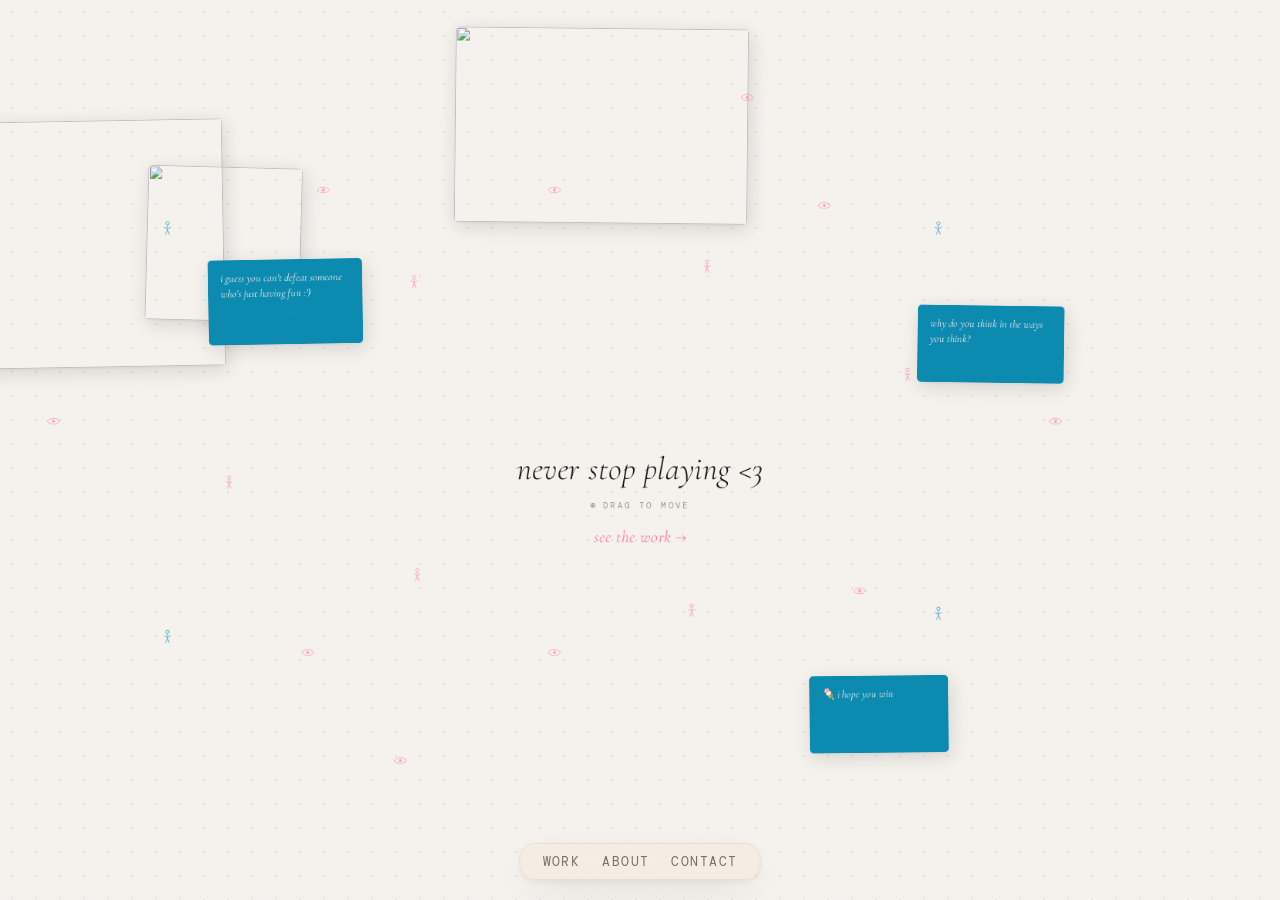
==== commit 6acdb603: "nav: six items down to three, and four everywhere else "there are too many things in the nav bar. i " ====
--- a/index.html
+++ b/index.html
@@ -51,15 +51,7 @@
   </div>
 </div>
 
-<nav id="pg-nav">
-  <div class="pg-links">
-    <a href="playground.html" class="active pg-home-link">Playground</a>
-    <a href="portfolio.html" id="pg-port-link">Portfolio</a>
-    <a href="case-studies.html" id="pg-cs-link">Case Studies</a>
-    <a href="hub.html" id="pg-hub-link"><span class="nav-full">Work With Me</span><span class="nav-short">Work</span></a>
-    <a href="about.html" id="pg-about-link">About</a>
-  </div>
-</nav>
+<nav id="pg-nav"></nav>
 
 <div id="theme-toggle" role="button" tabindex="0" aria-label="toggle light or dark mode" onclick="toggleTheme()" style="display:none;">
   <span class="tgl-icon" id="tgl-icon">&#9728;&#65039;</span>
--- a/styles.css
+++ b/styles.css
@@ -288,7 +288,6 @@
   cursor:pointer;white-space:nowrap;position:relative;z-index:1;
   background:none;border:0;padding:0;line-height:1;
 }
-.nav-short{display:none;}
 
 /* ── the pill ──────────────────────────────────────────────────────────
    One rounded mark that travels between the links, replacing the 1.5px pink
@@ -360,6 +359,9 @@
   display:flex;align-items:center;justify-content:space-between;
   gap:12px;margin-bottom:9px;min-height:16px;
 }
+/* the work panel runs two sections -- the reel, then the six studies -- and
+   the gap between them has to beat the gap inside them or they fuse */
+.nav-panel-list + .nav-panel-head{margin-top:20px;}
 .nav-panel-label{
   font-family:'DM Mono',monospace;font-size:var(--t-micro);
   letter-spacing:var(--tr-label);text-transform:uppercase;
@@ -386,13 +388,15 @@
 .nav-panel-list a.np-out{color:var(--accent-r);}
 
 .nav-close{
+  display:none;
   flex:0 0 auto;
   width:24px;height:24px;border:0;border-radius:6px;background:none;
   color:var(--ink-muted);font-family:'DM Mono',monospace;font-size:14px;
   line-height:1;cursor:pointer;
-  display:flex;align-items:center;justify-content:center;
+  align-items:center;justify-content:center;
   transition:background-color 0.16s ease,color 0.16s ease;
 }
+@media(hover:none){ .nav-close{display:flex;} }
 @media(hover:hover) and (pointer:fine){
   .nav-close:hover{background:rgba(30,25,20,0.06);color:var(--ink);}
 }
@@ -408,8 +412,6 @@
   .pg-links{gap:0;flex:1;justify-content:space-between;}
   .pg-links a,.pg-links button{font-size:10px !important;letter-spacing:0.04em;white-space:nowrap;}
   .nav-pill{height:22px;margin-top:-11px;border-radius:6px;}
-  .nav-full{display:none;}
-  .nav-short{display:inline;}
   .nav-panel-in{padding:14px 12px 4px;}
   .pg-headline{font-size:28px;}
 }
@@ -424,8 +426,8 @@
    answer is the smallest one that still registers: full opacity and a hair
    under size, back in 140ms. Nothing here fades in or slides -- the pill
    above already carries the only motion this bar is allowed. */
-.pg-links a:active,.pg-links button:active,.pg-brand a:active{opacity:1;transform:scale(0.94);}
-.pg-links a:focus-visible,.pg-links button:focus-visible,.nav-close:focus-visible,.nav-panel-list a:focus-visible{
+.pg-links a:active{opacity:1;transform:scale(0.94);}
+.pg-links a:focus-visible,.nav-close:focus-visible,.nav-panel-list a:focus-visible{
   outline:2px solid var(--accent-r);outline-offset:3px;border-radius:4px;opacity:1;
 }
 
